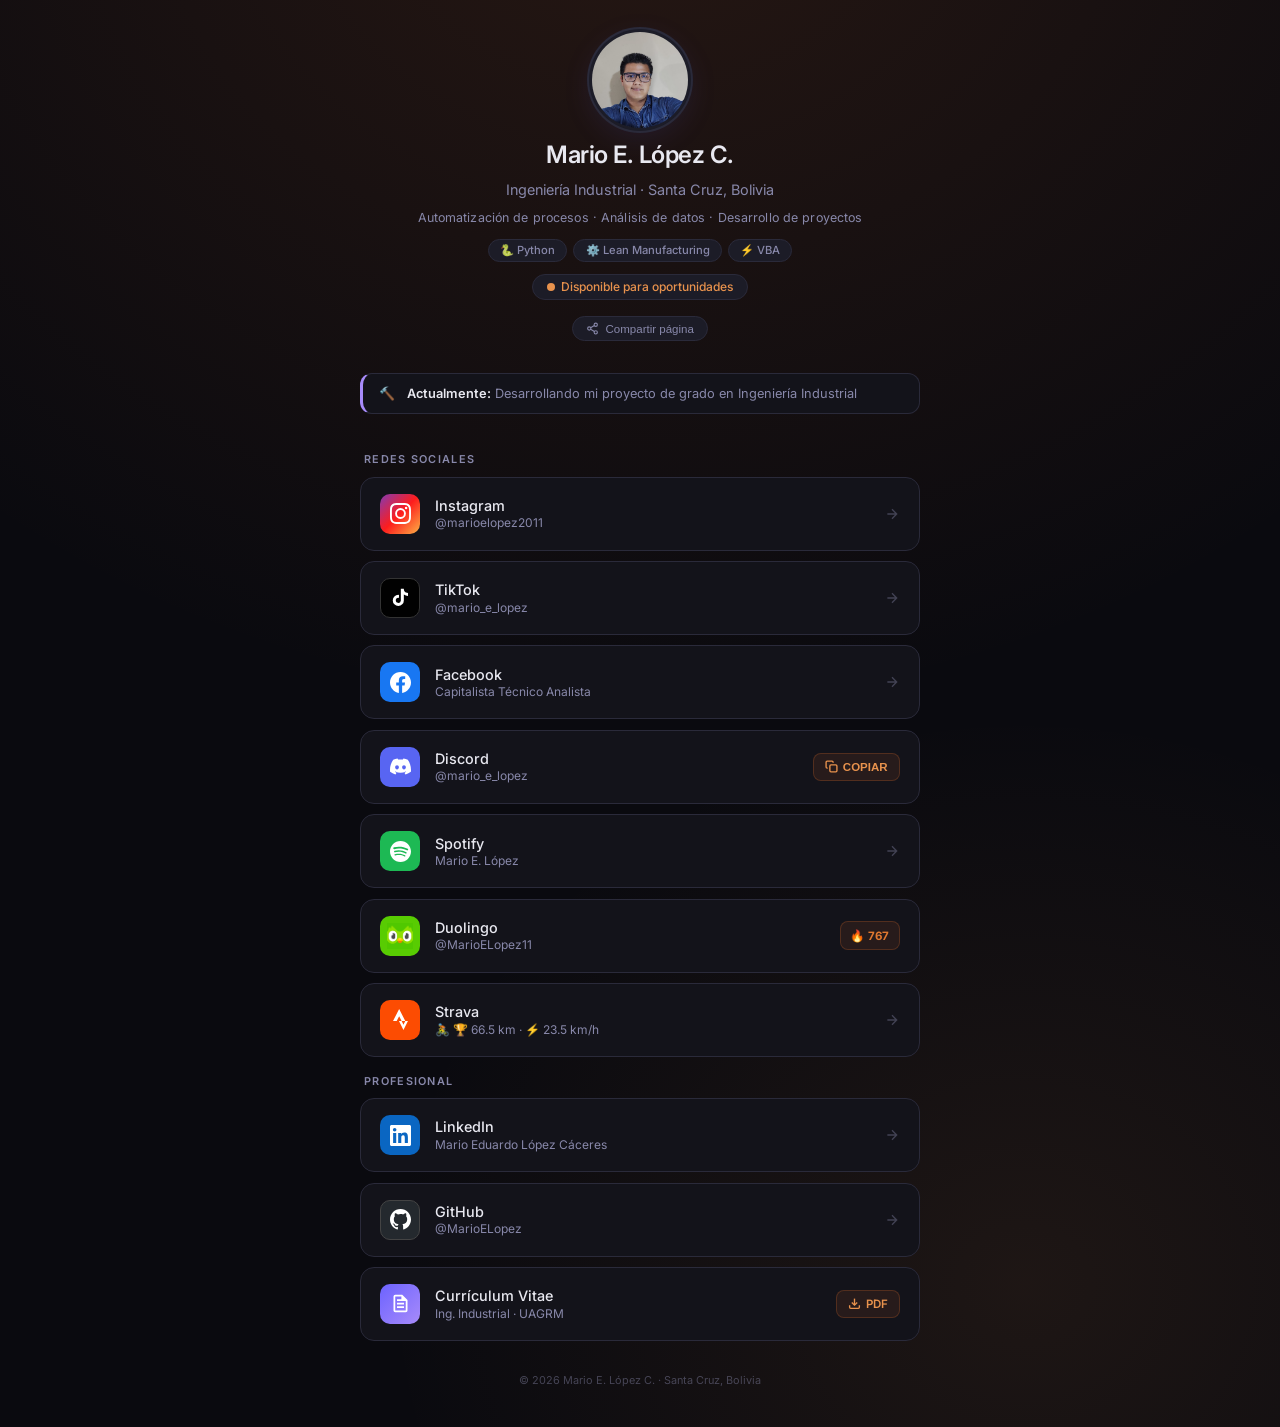
==== index.html @ 35445123 "fix strava: cache buster + condicion km_alltime" ====
<!DOCTYPE html>
<html lang="es">
<head>
  <meta charset="UTF-8" />
  <meta name="viewport" content="width=device-width, initial-scale=1.0"/>
  <title>Mario E. López C.</title>
  <link rel="preconnect" href="https://fonts.googleapis.com">
  <link href="https://fonts.googleapis.com/css2?family=Inter:wght@300;400;500;600;700&display=swap" rel="stylesheet">
  <style>
    :root {
      --bg:         #0a0a0f;
      --surface:    #13131a;
      --surface2:   #1c1c27;
      --border:     #2a2a3a;
      --accent:     #6c63ff;
      --accent2:    #a78bfa;
      --text:       #e8e8f0;
      --text-muted: #8888aa;
      --glow:       rgba(108, 99, 255, 0.12);
      --orange:     #d4682a;
      --orange2:    #e8924d;
    }

    *, *::before, *::after { margin: 0; padding: 0; box-sizing: border-box; }

    /* ── ANIMACIONES ── */
    @keyframes fadeUp {
      from { opacity: 0; transform: translateY(16px); }
      to   { opacity: 1; transform: translateY(0); }
    }

    @keyframes countUp {
      from { opacity: 0; }
      to   { opacity: 1; }
    }

    .fade-up {
      opacity: 0;
      animation: fadeUp 0.5s ease forwards;
    }

    body {
      background: var(--bg);
      color: var(--text);
      font-family: 'Inter', sans-serif;
      min-height: 100vh;
      display: flex;
      align-items: center;
      justify-content: center;
      padding: 2rem 1rem;
      background-image:
        radial-gradient(ellipse 80% 60% at 50% -10%, rgba(212,104,42,0.14), transparent),
        radial-gradient(ellipse 50% 40% at 80% 90%, rgba(232,146,77,0.09), transparent);
    }

    .container {
      width: 100%;
      max-width: 520px;
      display: flex;
      flex-direction: column;
      align-items: center;
      gap: 2rem;
    }

    /* ── PROFILE ── */
    .profile {
      display: flex;
      flex-direction: column;
      align-items: center;
      gap: 0.75rem;
      text-align: center;
    }

    .avatar {
      width: 96px;
      height: 96px;
      border-radius: 50%;
      background: var(--surface2);
      overflow: hidden;
      box-shadow: 0 0 0 3px var(--surface2), 0 0 0 5px var(--border), 0 8px 32px var(--glow);
      flex-shrink: 0;
    }

    .avatar img {
      width: 100%;
      height: 100%;
      object-fit: cover;
      object-position: 28% 15%;
    }

    .profile h1 {
      font-size: clamp(1.2rem, 4vw, 1.5rem);
      font-weight: 600;
      letter-spacing: -0.02em;
    }

    .tagline {
      font-size: clamp(0.8rem, 3vw, 0.9rem);
      color: var(--text-muted);
    }

    .descripcion {
      font-size: clamp(0.72rem, 2.5vw, 0.78rem);
      color: var(--text-muted);
      opacity: 0.7;
      letter-spacing: 0.01em;
    }

    /* ── SKILL CHIPS ── */
    .skills {
      display: flex;
      flex-wrap: wrap;
      justify-content: center;
      gap: 0.4rem;
      margin-top: 0.1rem;
    }

    .skill-chip {
      display: inline-flex;
      align-items: center;
      gap: 0.3rem;
      background: var(--surface2);
      border: 1px solid var(--border);
      border-radius: 999px;
      padding: 0.22rem 0.7rem;
      font-size: 0.7rem;
      color: var(--text-muted);
      font-weight: 500;
      transition: border-color 0.18s, color 0.18s;
    }

    .skill-chip:hover {
      border-color: var(--accent);
      color: var(--text);
    }

    /* ── BOTÓN COMPARTIR ── */
    .share-btn {
      display: inline-flex;
      align-items: center;
      gap: 0.4rem;
      background: var(--surface2);
      border: 1px solid var(--border);
      border-radius: 999px;
      padding: 0.3rem 0.85rem;
      font-size: 0.72rem;
      color: var(--text-muted);
      font-weight: 500;
      cursor: pointer;
      transition: border-color 0.18s, color 0.18s;
      margin-top: 0.25rem;
    }

    .share-btn:hover {
      border-color: var(--accent);
      color: var(--text);
    }

    .share-btn.copied {
      border-color: rgba(59,195,120,0.4);
      color: #3bc378;
    }

    /* ── ACTUALMENTE ── */
    .actualmente {
      width: 100%;
      display: flex;
      align-items: center;
      gap: 0.75rem;
      padding: 0.75rem 1rem;
      background: var(--surface);
      border: 1px solid var(--border);
      border-left: 3px solid var(--accent2);
      border-radius: 12px;
      font-size: 0.8rem;
      color: var(--text-muted);
    }

    .actualmente strong {
      color: var(--text);
      font-weight: 600;
      white-space: nowrap;
    }

    .badge {
      display: inline-flex;
      align-items: center;
      gap: 0.4rem;
      background: var(--surface2);
      border: 1px solid var(--border);
      border-radius: 999px;
      padding: 0.3rem 0.85rem;
      font-size: 0.75rem;
      color: #e8924d;
      font-weight: 500;
    }

    /* ── STREAK badge ── */
    .streak-badge {
      display: flex;
      align-items: center;
      justify-content: center;
      gap: 0.25rem;
      font-size: 0.72rem;
      font-weight: 700;
      color: #e07830;
      background: rgba(212,104,42,0.1);
      border: 1px solid rgba(212,104,42,0.25);
      border-radius: 8px;
      padding: 0.4rem 0.6rem;
      white-space: nowrap;
      flex-shrink: 0;
    }

    /* ── LINKS ── */
    .links {
      width: 100%;
      display: flex;
      flex-direction: column;
      gap: 0.65rem;
    }

    .section-label {
      font-size: 0.68rem;
      font-weight: 600;
      text-transform: uppercase;
      letter-spacing: 0.12em;
      color: var(--text-muted);
      padding: 0 0.25rem;
      margin-top: 0.4rem;
    }

    .link-card {
      display: flex;
      align-items: center;
      gap: 0.9rem;
      padding: 0.85rem 1rem;
      background: var(--surface);
      border: 1px solid var(--border);
      border-radius: 14px;
      text-decoration: none;
      color: var(--text);
      transition: transform 0.18s ease, border-color 0.18s ease, box-shadow 0.18s ease;
      -webkit-tap-highlight-color: transparent;
    }

    .link-card:hover, .link-card:focus {
      transform: translateY(-2px);
      border-color: var(--accent);
      box-shadow: 0 4px 24px var(--glow);
      outline: none;
    }

    .link-card:active { transform: translateY(0); }

    .link-icon {
      width: 40px;
      height: 40px;
      border-radius: 10px;
      display: flex;
      align-items: center;
      justify-content: center;
      flex-shrink: 0;
    }

    .link-icon svg { width: 21px; height: 21px; }

    .link-info {
      flex: 1;
      display: flex;
      flex-direction: column;
      gap: 0.08rem;
      min-width: 0;
    }

    .link-name {
      font-weight: 500;
      font-size: clamp(0.82rem, 3vw, 0.9rem);
      white-space: nowrap;
      overflow: hidden;
      text-overflow: ellipsis;
    }

    .link-handle {
      font-size: clamp(0.7rem, 2.5vw, 0.75rem);
      color: var(--text-muted);
      white-space: nowrap;
      overflow: hidden;
      text-overflow: ellipsis;
    }

    .link-arrow {
      color: var(--text-muted);
      opacity: 0.4;
      transition: opacity 0.18s, transform 0.18s;
      flex-shrink: 0;
    }

    .link-card:hover .link-arrow { opacity: 1; transform: translateX(3px); }

    /* ── BOTÓN DE DESCARGA ── */
    .download-btn {
      display: flex;
      align-items: center;
      justify-content: center;
      gap: 0.3rem;
      padding: 0.4rem 0.7rem;
      background: rgba(212,104,42,0.1);
      border: 1px solid rgba(212,104,42,0.25);
      border-radius: 8px;
      color: #e8924d;
      font-size: 0.72rem;
      font-weight: 600;
      text-decoration: none;
      white-space: nowrap;
      flex-shrink: 0;
      transition: background 0.18s, border-color 0.18s, transform 0.18s;
      cursor: pointer;
    }

    .download-btn:hover {
      background: rgba(212,104,42,0.2);
      border-color: #d4682a;
      transform: translateY(-1px);
    }

    .download-btn svg { flex-shrink: 0; }

    /* ── DISCORD COPY ── */
    .copy-btn {
      display: flex;
      align-items: center;
      justify-content: center;
      gap: 0.3rem;
      padding: 0.4rem 0.7rem;
      background: rgba(212,104,42,0.1);
      border: 1px solid rgba(212,104,42,0.25);
      border-radius: 8px;
      color: #e8924d;
      font-size: 0.72rem;
      font-weight: 600;
      text-transform: uppercase;
      white-space: nowrap;
      flex-shrink: 0;
      cursor: pointer;
      transition: background 0.18s, border-color 0.18s;
      position: relative;
    }

    .copy-btn:hover {
      background: rgba(212,104,42,0.2);
      border-color: #d4682a;
    }

    .copy-btn.copied {
      background: rgba(59,195,120,0.15);
      border-color: rgba(59,195,120,0.4);
      color: #3bc378;
    }

    /* ── ICON COLORS ── */
    .ig  { background: linear-gradient(135deg,#833ab4,#fd1d1d,#fcb045); }
    .tt  { background: #010101; border: 1px solid #333; }
    .fb  { background: #1877f2; }
    .dc  { background: #5865f2; }
    .sp  { background: #1db954; }
    .duo { background: #58cc02; }
    .li  { background: #0a66c2; }
    .gh  { background: #24292e; border: 1px solid #444; }
    .cv  { background: linear-gradient(135deg, var(--accent), var(--accent2)); }
    .strava { background: #fc4c02; }

    /* ── FOOTER ── */
    .footer {
      font-size: 0.68rem;
      color: var(--text-muted);
      opacity: 0.45;
      text-align: center;
      padding-bottom: 0.5rem;
    }

    /* ── RESPONSIVE ── */
    @media (max-width: 480px) {
      body { padding: 1.5rem 0.75rem; }
      .avatar { width: 78px; height: 78px; }
      .link-card { padding: 0.75rem 0.85rem; gap: 0.7rem; }
      .link-icon { width: 36px; height: 36px; border-radius: 8px; }
      .download-btn { padding: 0.4rem 0.5rem; font-size: 0.68rem; }
      .link-name { font-size: 0.82rem; }
      .link-handle { font-size: 0.68rem; }
    }

    @media (min-width: 768px) {
      .container { max-width: 560px; }
      .link-card { padding: 1rem 1.2rem; }
    }
  </style>
</head>
<body>
<div class="container" id="app">
  <!-- Generado por JavaScript desde config.js -->
</div>

<script src="config.js"></script>
<script>

// ── ICONOS SVG ────────────────────────────────────────────
const ICONOS = {
  ig:  `<svg viewBox="0 0 24 24" fill="white"><path d="M12 2.163c3.204 0 3.584.012 4.85.07 3.252.148 4.771 1.691 4.919 4.919.058 1.265.069 1.645.069 4.849 0 3.205-.012 3.584-.069 4.849-.149 3.225-1.664 4.771-4.919 4.919-1.266.058-1.644.07-4.85.07-3.204 0-3.584-.012-4.849-.07-3.26-.149-4.771-1.699-4.919-4.92-.058-1.265-.07-1.644-.07-4.849 0-3.204.013-3.583.07-4.849.149-3.227 1.664-4.771 4.919-4.919 1.266-.057 1.645-.069 4.849-.069zM12 0C8.741 0 8.333.014 7.053.072 2.695.272.273 2.69.073 7.052.014 8.333 0 8.741 0 12c0 3.259.014 3.668.072 4.948.2 4.358 2.618 6.78 6.98 6.98C8.333 23.986 8.741 24 12 24c3.259 0 3.668-.014 4.948-.072 4.354-.2 6.782-2.618 6.979-6.98.059-1.28.073-1.689.073-4.948 0-3.259-.014-3.667-.072-4.947-.196-4.354-2.617-6.78-6.979-6.98C15.668.014 15.259 0 12 0zm0 5.838a6.162 6.162 0 100 12.324 6.162 6.162 0 000-12.324zM12 16a4 4 0 110-8 4 4 0 010 8zm6.406-11.845a1.44 1.44 0 100 2.881 1.44 1.44 0 000-2.881z"/></svg>`,
  tt:  `<svg viewBox="0 0 24 24" fill="white"><path d="M19.59 6.69a4.83 4.83 0 01-3.77-4.25V2h-3.45v13.67a2.89 2.89 0 01-2.88 2.5 2.89 2.89 0 01-2.89-2.89 2.89 2.89 0 012.89-2.89c.28 0 .54.04.79.1V9.01a6.33 6.33 0 00-.79-.05 6.34 6.34 0 00-6.34 6.34 6.34 6.34 0 006.34 6.34 6.34 6.34 0 006.33-6.34V8.69a8.18 8.18 0 004.78 1.52V6.75a4.85 4.85 0 01-1.01-.06z"/></svg>`,
  fb:  `<svg viewBox="0 0 24 24" fill="white"><path d="M24 12.073c0-6.627-5.373-12-12-12s-12 5.373-12 12c0 5.99 4.388 10.954 10.125 11.854v-8.385H7.078v-3.47h3.047V9.43c0-3.007 1.792-4.669 4.533-4.669 1.312 0 2.686.235 2.686.235v2.953H15.83c-1.491 0-1.956.925-1.956 1.874v2.25h3.328l-.532 3.47h-2.796v8.385C19.612 23.027 24 18.062 24 12.073z"/></svg>`,
  dc:  `<svg viewBox="0 0 24 24" fill="white"><path d="M20.317 4.37a19.791 19.791 0 00-4.885-1.515.074.074 0 00-.079.037c-.21.375-.444.864-.608 1.25a18.27 18.27 0 00-5.487 0 12.64 12.64 0 00-.617-1.25.077.077 0 00-.079-.037A19.736 19.736 0 003.677 4.37a.07.07 0 00-.032.027C.533 9.046-.32 13.58.099 18.057a.082.082 0 00.031.057 19.9 19.9 0 005.993 3.03.078.078 0 00.084-.028c.462-.63.874-1.295 1.226-1.994a.076.076 0 00-.041-.106 13.107 13.107 0 01-1.872-.892.077.077 0 01-.008-.128 10.2 10.2 0 00.372-.292.074.074 0 01.077-.01c3.928 1.793 8.18 1.793 12.062 0a.074.074 0 01.078.01c.12.098.246.198.373.292a.077.077 0 01-.006.127 12.299 12.299 0 01-1.873.892.077.077 0 00-.041.107c.36.698.772 1.362 1.225 1.993a.076.076 0 00.084.028 19.839 19.839 0 006.002-3.03.077.077 0 00.032-.054c.5-5.177-.838-9.674-3.549-13.66a.061.061 0 00-.031-.03zM8.02 15.33c-1.183 0-2.157-1.085-2.157-2.419 0-1.333.956-2.419 2.157-2.419 1.21 0 2.176 1.096 2.157 2.42 0 1.333-.956 2.418-2.157 2.418zm7.975 0c-1.183 0-2.157-1.085-2.157-2.419 0-1.333.955-2.419 2.157-2.419 1.21 0 2.176 1.096 2.157 2.42 0 1.333-.946 2.418-2.157 2.418z"/></svg>`,
  sp:  `<svg viewBox="0 0 24 24" fill="white"><path d="M12 0C5.4 0 0 5.4 0 12s5.4 12 12 12 12-5.4 12-12S18.66 0 12 0zm5.521 17.34c-.24.359-.66.48-1.021.24-2.82-1.74-6.36-2.101-10.561-1.141-.418.122-.779-.179-.899-.539-.12-.421.18-.78.54-.9 4.56-1.021 8.52-.6 11.64 1.32.42.18.479.659.301 1.02zm1.44-3.3c-.301.42-.841.6-1.262.3-3.239-1.98-8.159-2.58-11.939-1.38-.479.12-1.02-.12-1.14-.6-.12-.48.12-1.021.6-1.141C9.6 9.9 15 10.561 18.72 12.84c.361.181.54.78.241 1.2zm.12-3.36C15.24 8.4 8.82 8.16 5.16 9.301c-.6.179-1.2-.181-1.38-.721-.18-.601.18-1.2.72-1.381 4.26-1.26 11.28-1.02 15.721 1.621.539.3.719 1.02.419 1.56-.299.421-1.02.599-1.559.3z"/></svg>`,
  duo: `<img src="LOGO_DUOLINGO.png" style="width:26px;height:26px;object-fit:contain;">`,
  li:  `<svg viewBox="0 0 24 24" fill="white"><path d="M20.447 20.452h-3.554v-5.569c0-1.328-.027-3.037-1.852-3.037-1.853 0-2.136 1.445-2.136 2.939v5.667H9.351V9h3.414v1.561h.046c.477-.9 1.637-1.85 3.37-1.85 3.601 0 4.267 2.37 4.267 5.455v6.286zM5.337 7.433a2.062 2.062 0 01-2.063-2.065 2.064 2.064 0 112.063 2.065zm1.782 13.019H3.555V9h3.564v11.452zM22.225 0H1.771C.792 0 0 .774 0 1.729v20.542C0 23.227.792 24 1.771 24h20.451C23.2 24 24 23.227 24 22.271V1.729C24 .774 23.2 0 22.222 0h.003z"/></svg>`,
  gh:  `<svg viewBox="0 0 24 24" fill="white"><path d="M12 0C5.374 0 0 5.373 0 12c0 5.302 3.438 9.8 8.207 11.387.599.111.793-.261.793-.577v-2.234c-3.338.726-4.033-1.416-4.033-1.416-.546-1.387-1.333-1.756-1.333-1.756-1.089-.745.083-.729.083-.729 1.205.084 1.839 1.237 1.839 1.237 1.07 1.834 2.807 1.304 3.492.997.107-.775.418-1.305.762-1.604-2.665-.305-5.467-1.334-5.467-5.931 0-1.311.469-2.381 1.236-3.221-.124-.303-.535-1.524.117-3.176 0 0 1.008-.322 3.301 1.23A11.509 11.509 0 0112 5.803c1.02.005 2.047.138 3.006.404 2.291-1.552 3.297-1.23 3.297-1.23.653 1.653.242 2.874.118 3.176.77.84 1.235 1.911 1.235 3.221 0 4.609-2.807 5.624-5.479 5.921.43.372.823 1.102.823 2.222v3.293c0 .319.192.694.801.576C20.566 21.797 24 17.3 24 12c0-6.627-5.373-12-12-12z"/></svg>`,
  cv:  `<svg viewBox="0 0 24 24" fill="white"><path d="M14 2H6a2 2 0 00-2 2v16a2 2 0 002 2h12a2 2 0 002-2V8l-6-6zm4 18H6V4h7v5h5v11zM8 15h8v2H8v-2zm0-4h8v2H8v-2zm0-4h5v2H8V7z"/></svg>`,
  strava: `<svg viewBox="0 0 24 24" fill="white"><path d="M15.387 17.944l-2.089-4.116h-3.065L15.387 24l5.15-10.172h-3.066m-7.008-5.599l2.836 5.598h4.172L10.463 0l-7 13.828h4.169"/></svg>`
};

const ARROW = `<svg class="link-arrow" width="16" height="16" viewBox="0 0 24 24" fill="none" stroke="currentColor" stroke-width="2"><path d="M5 12h14M12 5l7 7-7 7"/></svg>`;

// ── CONSTRUIR PÁGINA ──────────────────────────────────────
function buildPage() {
  const app = document.getElementById('app');

  // Perfil
  app.innerHTML = `
    <div class="profile">
      <div class="avatar fade-up" style="animation-delay: 0.05s"><img src="FOTO_PERFIL.jpg" alt="Mario E. López C."></div>
      <h1 class="fade-up" style="animation-delay: 0.15s">${CONFIG.nombre}</h1>
      <p class="tagline fade-up" style="animation-delay: 0.22s">${CONFIG.tagline}</p>
      <p class="descripcion fade-up" style="animation-delay: 0.28s">${CONFIG.descripcion || ''}</p>
      <div class="skills fade-up" style="animation-delay: 0.33s">
        ${(CONFIG.skills || []).map(s => `<span class="skill-chip">${s.icono} ${s.nombre}</span>`).join('')}
      </div>
      <span class="badge fade-up" style="animation-delay: 0.4s">
        <svg width="8" height="8" viewBox="0 0 8 8" fill="currentColor"><circle cx="4" cy="4" r="4"/></svg>
        ${CONFIG.badge}
      </span>
      <button class="share-btn fade-up" id="share-btn" style="animation-delay: 0.46s">
        <svg width="13" height="13" viewBox="0 0 24 24" fill="none" stroke="currentColor" stroke-width="2">
          <circle cx="18" cy="5" r="3"/><circle cx="6" cy="12" r="3"/><circle cx="18" cy="19" r="3"/>
          <line x1="8.59" y1="13.51" x2="15.42" y2="17.49"/>
          <line x1="15.41" y1="6.51" x2="8.59" y2="10.49"/>
        </svg>
        <span id="share-label">Compartir página</span>
      </button>
    </div>

    ${CONFIG.actualmente ? `
    <div class="actualmente fade-up" style="animation-delay: 0.42s">
      <span>🔨</span>
      <span><strong>Actualmente:</strong> ${CONFIG.actualmente}</span>
    </div>` : ''}

    <div class="links" id="links-container"></div>

    <p class="footer">© ${new Date().getFullYear()} ${CONFIG.footer}</p>
  `;

  // Links agrupados por sección
  const container = document.getElementById('links-container');
  const secciones = ['social', 'profesional'];
  const labels    = { social: 'Redes Sociales', profesional: 'Profesional' };

  secciones.forEach(seccion => {
    const items = CONFIG.links.filter(l => l.seccion === seccion);
    if (!items.length) return;

    const label = document.createElement('p');
    label.className = 'section-label';
    label.textContent = labels[seccion];
    container.appendChild(label);

    items.forEach((link, index) => {
      const delay = 0.45 + (index * 0.07);
      // Discord: div con botón de copiar usuario
      if (link.id === 'discord' && link.discordUser) {
        const wrapper = document.createElement('div');
        wrapper.className = 'link-card fade-up';
        wrapper.style.animationDelay = delay + 's';
        wrapper.style.cursor = 'default';
        wrapper.innerHTML = `
          <div class="link-icon ${link.icono}">${ICONOS[link.icono] || ''}</div>
          <div class="link-info">
            <span class="link-name">${link.nombre}</span>
            <span class="link-handle">${link.handle}</span>
          </div>
          <button class="copy-btn" id="discord-copy-btn">
            <svg width="13" height="13" viewBox="0 0 24 24" fill="none" stroke="currentColor" stroke-width="2.5">
              <rect x="9" y="9" width="13" height="13" rx="2"/>
              <path d="M5 15H4a2 2 0 01-2-2V4a2 2 0 012-2h9a2 2 0 012 2v1"/>
            </svg>
            <span>COPIAR</span>
          </button>
        `;
        container.appendChild(wrapper);

        const btn = wrapper.querySelector('#discord-copy-btn');
        const span = btn.querySelector('span');
        btn.addEventListener('click', () => {
          navigator.clipboard.writeText(link.discordUser).then(() => {
            btn.classList.add('copied');
            span.textContent = '\u2713 Copiado';
            setTimeout(() => {
              btn.classList.remove('copied');
              span.textContent = 'COPIAR';
            }, 2000);
          });
        });
        return;
      }

      // CV necesita estructura especial para evitar <a> dentro de <a>
      if (link.id === 'cv' && link.urlDescarga) {
        const wrapper = document.createElement('div');
        wrapper.className = 'link-card fade-up';
        wrapper.style.animationDelay = delay + 's';
        wrapper.style.cursor = 'pointer';
        wrapper.addEventListener('click', () => window.open(link.url, '_blank'));

        wrapper.innerHTML = `
          <div class="link-icon ${link.icono}">${ICONOS[link.icono] || ''}</div>
          <div class="link-info">
            <span class="link-name">${link.nombre}</span>
            <span class="link-handle">${link.handle}</span>
          </div>
          <a class="download-btn" href="${link.urlDescarga}" download
             target="_blank" onclick="event.stopPropagation()">
            <svg width="13" height="13" viewBox="0 0 24 24" fill="none" stroke="currentColor" stroke-width="2.5">
              <path d="M21 15v4a2 2 0 01-2 2H5a2 2 0 01-2-2v-4"/>
              <polyline points="7 10 12 15 17 10"/>
              <line x1="12" y1="15" x2="12" y2="3"/>
            </svg>
            PDF
          </a>
        `;
        container.appendChild(wrapper);
        return;
      }

      const a = document.createElement('a');
      a.className = 'link-card fade-up';
      a.style.animationDelay = delay + 's';
      a.href = link.url;
      a.target = '_blank';
      a.rel = 'noopener';

      let rightHTML;
      if (link.id === 'duolingo') {
        rightHTML = `<span class="streak-badge">🔥 <span class="streak-num">0</span></span>`;
      } else {
        rightHTML = ARROW;
      }

      const handleId = link.id === 'strava' ? 'id="strava-handle"' : '';
      a.innerHTML = `
        <div class="link-icon ${link.icono}">${ICONOS[link.icono] || ''}</div>
        <div class="link-info">
          <span class="link-name">${link.nombre}</span>
          <span class="link-handle" ${handleId}>${link.handle}</span>
        </div>
        ${rightHTML}
      `;
      container.appendChild(a);
    });
  });
}

// ── STRAVA STATS ──
fetch('./strava.json?v=' + Date.now())
  .then(r => r.json())
  .then(data => {
    const el = document.getElementById('strava-handle');
    if (el && data.display && data.km_alltime > 0) {
      el.textContent = '🚴 ' + data.display;
    }
  })
  .catch(() => {});

buildPage();

// ── CONTADOR ANIMADO DUOLINGO ──
function animateStreak() {
  const el = document.querySelector('.streak-num');
  if (!el) return;
  const target = CONFIG.duolingoStreak;
  const duration = 1200;
  const start = performance.now();
  function update(now) {
    const elapsed = now - start;
    const progress = Math.min(elapsed / duration, 1);
    // Easing out cubic
    const ease = 1 - Math.pow(1 - progress, 3);
    el.textContent = Math.floor(ease * target);
    if (progress < 1) requestAnimationFrame(update);
    else el.textContent = target;
  }
  // Esperar a que el botón de Duolingo haya aparecido
  setTimeout(() => requestAnimationFrame(update), 900);
}
animateStreak();

// ── BOTÓN COMPARTIR ──
const shareBtn = document.getElementById('share-btn');
const shareLabel = document.getElementById('share-label');
if (shareBtn) {
  shareBtn.addEventListener('click', () => {
    const url = CONFIG.siteUrl || window.location.href;
    if (navigator.share) {
      navigator.share({ title: CONFIG.nombre, url });
    } else {
      navigator.clipboard.writeText(url).then(() => {
        shareBtn.classList.add('copied');
        shareLabel.textContent = '\u2713 Link copiado';
        setTimeout(() => {
          shareBtn.classList.remove('copied');
          shareLabel.textContent = 'Compartir p\u00e1gina';
        }, 2000);
      });
    }
  });
}
</script>
</body>
</html>
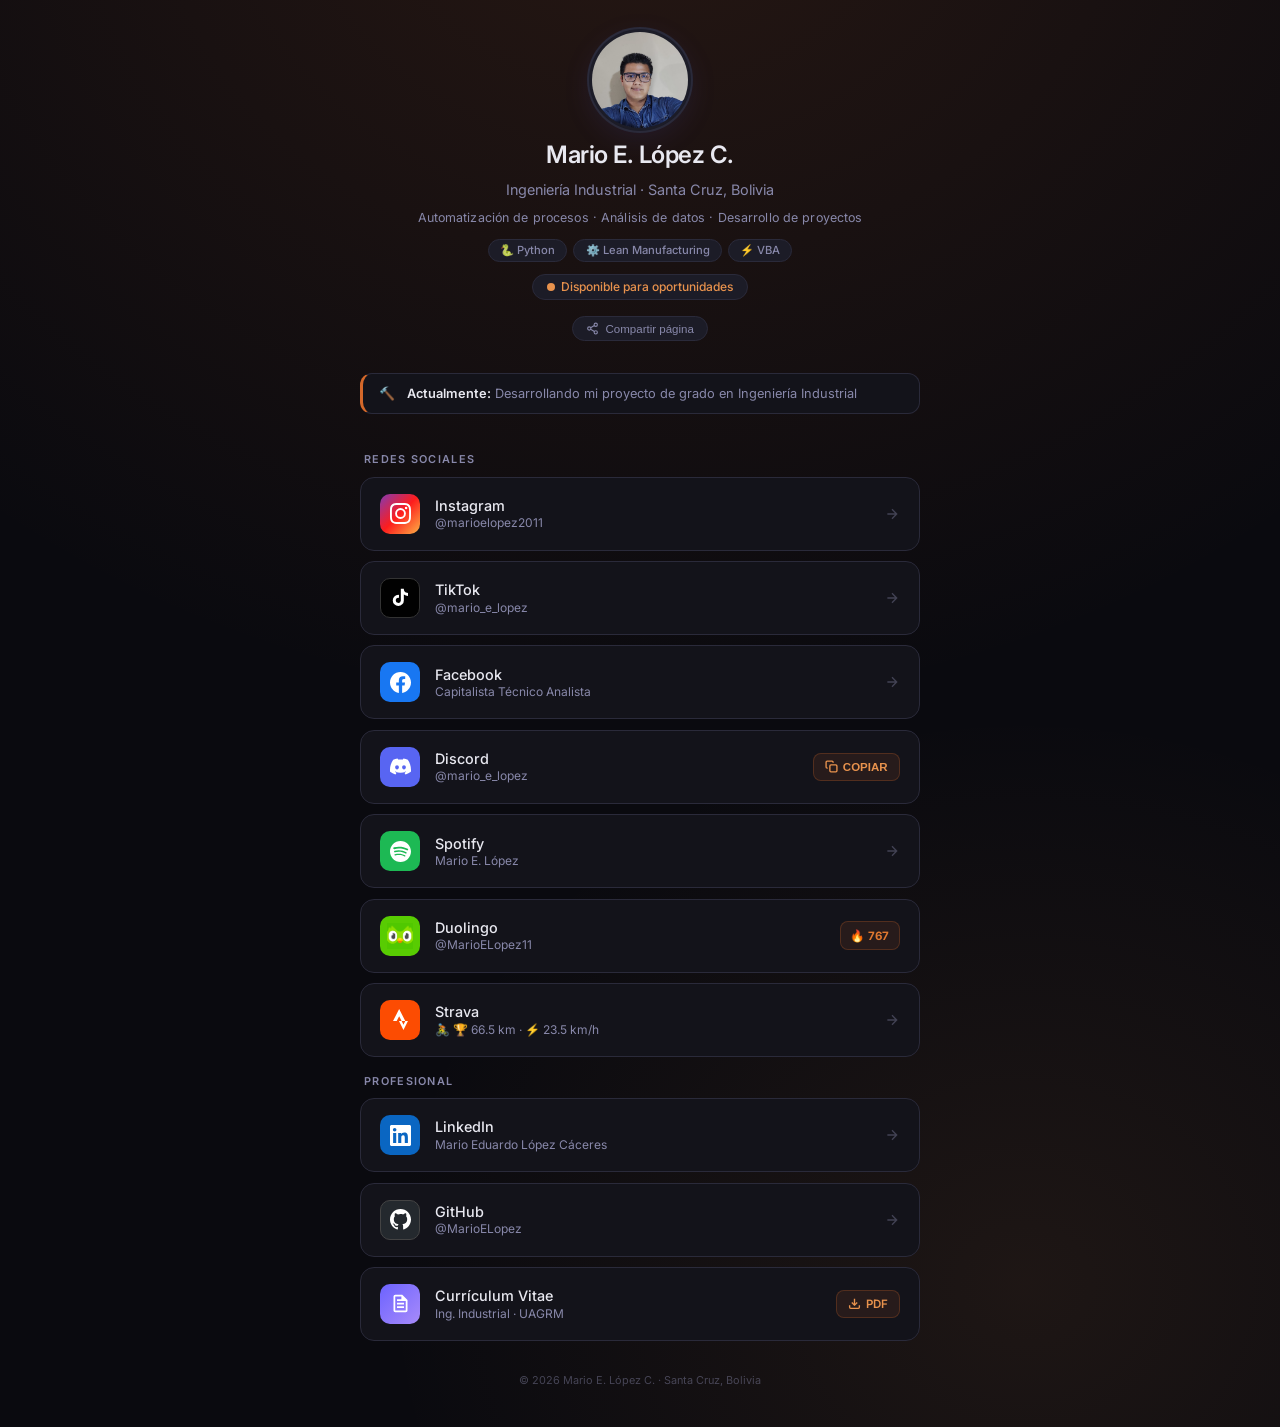
==== commit 6af024a7: "ripple + scroll reveal + actualmente naranja" ====
--- a/index.html
+++ b/index.html
@@ -170,7 +170,7 @@
       padding: 0.75rem 1rem;
       background: var(--surface);
       border: 1px solid var(--border);
-      border-left: 3px solid var(--accent2);
+      border-left: 3px solid #d4682a;
       border-radius: 12px;
       font-size: 0.8rem;
       color: var(--text-muted);
@@ -377,6 +377,37 @@
       opacity: 0.45;
       text-align: center;
       padding-bottom: 0.5rem;
+    }
+
+    /* ── RIPPLE ── */
+    .link-card {
+      position: relative;
+      overflow: hidden;
+    }
+
+    .ripple {
+      position: absolute;
+      border-radius: 50%;
+      transform: scale(0);
+      animation: ripple-anim 0.55s linear;
+      background: rgba(255, 255, 255, 0.08);
+      pointer-events: none;
+    }
+
+    @keyframes ripple-anim {
+      to { transform: scale(4); opacity: 0; }
+    }
+
+    /* ── SCROLL REVEAL ── */
+    .reveal {
+      opacity: 0;
+      transform: translateY(20px);
+      transition: opacity 0.5s ease, transform 0.5s ease;
+    }
+
+    .reveal.visible {
+      opacity: 1;
+      transform: translateY(0);
     }
 
     /* ── RESPONSIVE ── */
@@ -602,6 +633,48 @@
 }
 animateStreak();
 
+// ── RIPPLE EFFECT ──
+document.addEventListener('click', e => {
+  const card = e.target.closest('.link-card');
+  if (!card) return;
+  const ripple = document.createElement('span');
+  const rect   = card.getBoundingClientRect();
+  const size   = Math.max(rect.width, rect.height);
+  ripple.className = 'ripple';
+  ripple.style.cssText = `
+    width: ${size}px; height: ${size}px;
+    left: ${e.clientX - rect.left - size/2}px;
+    top:  ${e.clientY - rect.top  - size/2}px;
+  `;
+  card.appendChild(ripple);
+  ripple.addEventListener('animationend', () => ripple.remove());
+});
+
+// ── SCROLL REVEAL ──
+const revealObserver = new IntersectionObserver(entries => {
+  entries.forEach(entry => {
+    if (entry.isIntersecting) {
+      entry.target.classList.add('visible');
+      revealObserver.unobserve(entry.target);
+    }
+  });
+}, { threshold: 0.1 });
+
+function initReveal() {
+  document.querySelectorAll('.link-card, .actualmente, .section-label')
+    .forEach((el, i) => {
+      // Solo si no tiene ya fade-up (el perfil ya tiene su animacion)
+      if (!el.classList.contains('fade-up')) {
+        el.classList.add('reveal');
+        el.style.transitionDelay = (i * 0.05) + 's';
+        revealObserver.observe(el);
+      }
+    });
+}
+
+// Esperar a que buildPage termine
+setTimeout(initReveal, 100);
+
 // ── BOTÓN COMPARTIR ──
 const shareBtn = document.getElementById('share-btn');
 const shareLabel = document.getElementById('share-label');
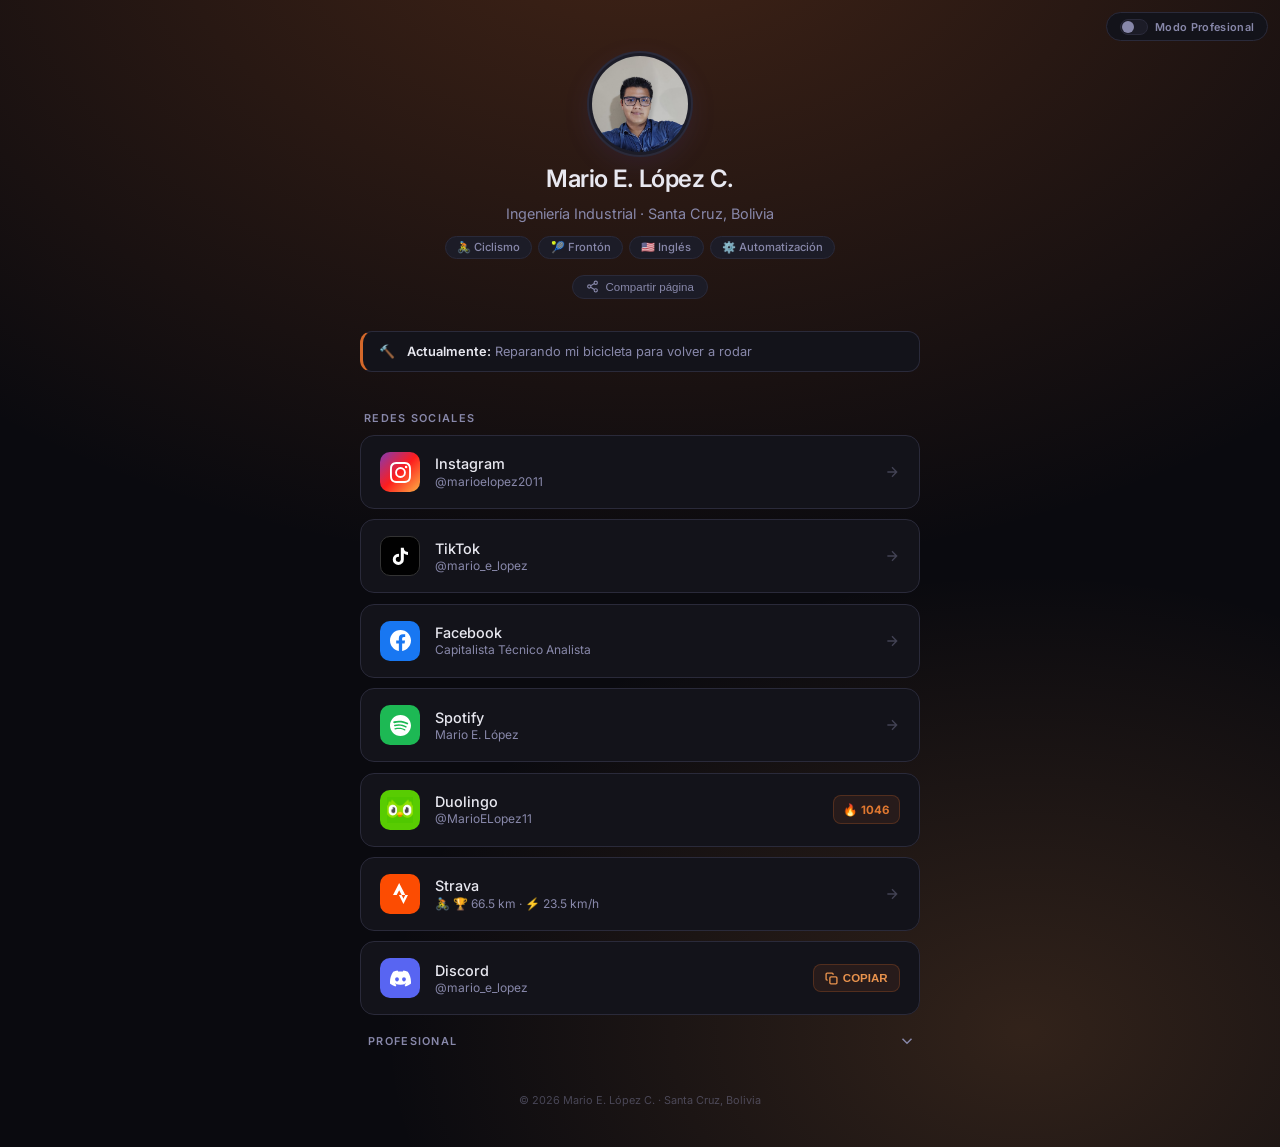
==== commit 15a3651c: "feat: modo dual pro/casual con toggle, favicon, streak dinámico" ====
--- a/index.html
+++ b/index.html
@@ -4,6 +4,8 @@
   <meta charset="UTF-8" />
   <meta name="viewport" content="width=device-width, initial-scale=1.0"/>
   <title>Mario E. López C.</title>
+  <!-- Favicon SVG con iniciales -->
+  <link rel="icon" type="image/svg+xml" href="data:image/svg+xml,%3Csvg xmlns='http://www.w3.org/2000/svg' viewBox='0 0 32 32'%3E%3Ccircle cx='16' cy='16' r='16' fill='%23d4682a'/%3E%3Ctext x='16' y='22' font-family='Inter,Arial,sans-serif' font-size='18' font-weight='700' fill='%230a0a0f' text-anchor='middle'%3EM%3C/text%3E%3C/svg%3E">
   <link rel="preconnect" href="https://fonts.googleapis.com">
   <link href="https://fonts.googleapis.com/css2?family=Inter:wght@300;400;500;600;700&display=swap" rel="stylesheet">
   <style>
@@ -23,15 +25,9 @@
 
     *, *::before, *::after { margin: 0; padding: 0; box-sizing: border-box; }
 
-    /* ── ANIMACIONES ── */
     @keyframes fadeUp {
       from { opacity: 0; transform: translateY(16px); }
       to   { opacity: 1; transform: translateY(0); }
-    }
-
-    @keyframes countUp {
-      from { opacity: 0; }
-      to   { opacity: 1; }
     }
 
     .fade-up {
@@ -48,9 +44,10 @@
       align-items: center;
       justify-content: center;
       padding: 2rem 1rem;
+      padding-top: 3.5rem;
       background-image:
-        radial-gradient(ellipse 80% 60% at 50% -10%, rgba(212,104,42,0.14), transparent),
-        radial-gradient(ellipse 50% 40% at 80% 90%, rgba(232,146,77,0.09), transparent);
+        radial-gradient(ellipse 80% 60% at 50% -10%, rgba(212,104,42,0.28), transparent),
+        radial-gradient(ellipse 50% 40% at 80% 90%, rgba(232,146,77,0.18), transparent);
     }
 
     .container {
@@ -60,6 +57,77 @@
       flex-direction: column;
       align-items: center;
       gap: 2rem;
+    }
+
+    /* ── MODE TOGGLE (arriba izquierda) ── */
+    .mode-toggle {
+      position: fixed;
+      top: 0.75rem;
+      right: 0.75rem;
+      z-index: 100;
+      display: flex;
+      align-items: center;
+      gap: 0.45rem;
+      background: var(--surface);
+      border: 1px solid var(--border);
+      border-radius: 999px;
+      padding: 0.35rem 0.8rem;
+      cursor: pointer;
+      transition: border-color 0.25s, background 0.25s;
+      -webkit-tap-highlight-color: transparent;
+      user-select: none;
+      opacity: 0;
+      animation: fadeUp 0.4s ease 0.3s forwards;
+    }
+
+    .mode-toggle:hover {
+      border-color: var(--orange);
+      background: var(--surface2);
+    }
+
+    .toggle-track {
+      width: 28px;
+      height: 16px;
+      background: var(--surface2);
+      border: 1px solid var(--border);
+      border-radius: 999px;
+      position: relative;
+      transition: background 0.25s, border-color 0.25s;
+      flex-shrink: 0;
+    }
+
+    .toggle-track.active {
+      background: rgba(212,104,42,0.3);
+      border-color: var(--orange);
+    }
+
+    .toggle-knob {
+      width: 12px;
+      height: 12px;
+      background: var(--text-muted);
+      border-radius: 50%;
+      position: absolute;
+      top: 1px;
+      left: 1px;
+      transition: transform 0.25s, background 0.25s;
+    }
+
+    .toggle-track.active .toggle-knob {
+      transform: translateX(12px);
+      background: var(--orange);
+    }
+
+    .toggle-label {
+      font-size: 0.68rem;
+      font-weight: 600;
+      color: var(--text-muted);
+      letter-spacing: 0.03em;
+      transition: color 0.25s;
+      white-space: nowrap;
+    }
+
+    .mode-toggle:hover .toggle-label {
+      color: var(--text);
     }
 
     /* ── PROFILE ── */
@@ -81,284 +149,97 @@
       flex-shrink: 0;
     }
 
-    .avatar img {
-      width: 100%;
-      height: 100%;
-      object-fit: cover;
-      object-position: 28% 15%;
-    }
-
-    .profile h1 {
-      font-size: clamp(1.2rem, 4vw, 1.5rem);
-      font-weight: 600;
-      letter-spacing: -0.02em;
-    }
-
-    .tagline {
-      font-size: clamp(0.8rem, 3vw, 0.9rem);
-      color: var(--text-muted);
-    }
-
-    .descripcion {
-      font-size: clamp(0.72rem, 2.5vw, 0.78rem);
-      color: var(--text-muted);
-      opacity: 0.7;
-      letter-spacing: 0.01em;
-    }
-
-    /* ── SKILL CHIPS ── */
-    .skills {
-      display: flex;
-      flex-wrap: wrap;
-      justify-content: center;
-      gap: 0.4rem;
-      margin-top: 0.1rem;
-    }
-
+    .avatar img { width: 100%; height: 100%; object-fit: cover; object-position: 28% 15%; }
+
+    .profile h1 { font-size: clamp(1.2rem, 4vw, 1.5rem); font-weight: 600; letter-spacing: -0.02em; }
+    .tagline { font-size: clamp(0.8rem, 3vw, 0.9rem); color: var(--text-muted); }
+    .descripcion { font-size: clamp(0.72rem, 2.5vw, 0.78rem); color: var(--text-muted); opacity: 0.7; letter-spacing: 0.01em; }
+
+    .skills { display: flex; flex-wrap: wrap; justify-content: center; gap: 0.4rem; margin-top: 0.1rem; }
     .skill-chip {
-      display: inline-flex;
-      align-items: center;
-      gap: 0.3rem;
-      background: var(--surface2);
-      border: 1px solid var(--border);
-      border-radius: 999px;
-      padding: 0.22rem 0.7rem;
-      font-size: 0.7rem;
-      color: var(--text-muted);
-      font-weight: 500;
+      display: inline-flex; align-items: center; gap: 0.3rem;
+      background: var(--surface2); border: 1px solid var(--border); border-radius: 999px;
+      padding: 0.22rem 0.7rem; font-size: 0.7rem; color: var(--text-muted); font-weight: 500;
       transition: border-color 0.18s, color 0.18s;
     }
-
-    .skill-chip:hover {
-      border-color: var(--accent);
-      color: var(--text);
-    }
-
-    /* ── BOTÓN COMPARTIR ── */
+    .skill-chip:hover { border-color: var(--accent); color: var(--text); }
+
     .share-btn {
-      display: inline-flex;
-      align-items: center;
-      gap: 0.4rem;
-      background: var(--surface2);
-      border: 1px solid var(--border);
-      border-radius: 999px;
-      padding: 0.3rem 0.85rem;
-      font-size: 0.72rem;
-      color: var(--text-muted);
-      font-weight: 500;
-      cursor: pointer;
-      transition: border-color 0.18s, color 0.18s;
-      margin-top: 0.25rem;
-    }
-
-    .share-btn:hover {
-      border-color: var(--accent);
-      color: var(--text);
-    }
-
-    .share-btn.copied {
-      border-color: rgba(59,195,120,0.4);
-      color: #3bc378;
-    }
-
-    /* ── ACTUALMENTE ── */
+      display: inline-flex; align-items: center; gap: 0.4rem;
+      background: var(--surface2); border: 1px solid var(--border); border-radius: 999px;
+      padding: 0.3rem 0.85rem; font-size: 0.72rem; color: var(--text-muted); font-weight: 500;
+      cursor: pointer; transition: border-color 0.18s, color 0.18s; margin-top: 0.25rem;
+    }
+    .share-btn:hover { border-color: var(--accent); color: var(--text); }
+    .share-btn.copied { border-color: rgba(59,195,120,0.4); color: #3bc378; }
+
     .actualmente {
-      width: 100%;
-      display: flex;
-      align-items: center;
-      gap: 0.75rem;
-      padding: 0.75rem 1rem;
-      background: var(--surface);
-      border: 1px solid var(--border);
-      border-left: 3px solid #d4682a;
-      border-radius: 12px;
-      font-size: 0.8rem;
-      color: var(--text-muted);
-    }
-
-    .actualmente strong {
-      color: var(--text);
-      font-weight: 600;
-      white-space: nowrap;
-    }
+      width: 100%; display: flex; align-items: center; gap: 0.75rem;
+      padding: 0.75rem 1rem; background: var(--surface); border: 1px solid var(--border);
+      border-left: 3px solid #d4682a; border-radius: 12px; font-size: 0.8rem; color: var(--text-muted);
+    }
+    .actualmente strong { color: var(--text); font-weight: 600; white-space: nowrap; }
 
     .badge {
-      display: inline-flex;
-      align-items: center;
-      gap: 0.4rem;
-      background: var(--surface2);
-      border: 1px solid var(--border);
-      border-radius: 999px;
-      padding: 0.3rem 0.85rem;
-      font-size: 0.75rem;
-      color: #e8924d;
-      font-weight: 500;
-    }
-
-    /* ── STREAK badge ── */
+      display: inline-flex; align-items: center; gap: 0.4rem;
+      background: var(--surface2); border: 1px solid var(--border); border-radius: 999px;
+      padding: 0.3rem 0.85rem; font-size: 0.75rem; color: #e8924d; font-weight: 500;
+    }
+
     .streak-badge {
-      display: flex;
-      align-items: center;
-      justify-content: center;
-      gap: 0.25rem;
-      font-size: 0.72rem;
-      font-weight: 700;
-      color: #e07830;
-      background: rgba(212,104,42,0.1);
-      border: 1px solid rgba(212,104,42,0.25);
-      border-radius: 8px;
-      padding: 0.4rem 0.6rem;
-      white-space: nowrap;
-      flex-shrink: 0;
+      display: flex; align-items: center; justify-content: center; gap: 0.25rem;
+      font-size: 0.72rem; font-weight: 700; color: #e07830;
+      background: rgba(212,104,42,0.1); border: 1px solid rgba(212,104,42,0.25);
+      border-radius: 8px; padding: 0.4rem 0.6rem; white-space: nowrap; flex-shrink: 0;
     }
 
     /* ── LINKS ── */
-    .links {
-      width: 100%;
-      display: flex;
-      flex-direction: column;
-      gap: 0.65rem;
-    }
+    .links { width: 100%; display: flex; flex-direction: column; gap: 0.65rem; }
 
     .section-label {
-      font-size: 0.68rem;
-      font-weight: 600;
-      text-transform: uppercase;
-      letter-spacing: 0.12em;
-      color: var(--text-muted);
-      padding: 0 0.25rem;
-      margin-top: 0.4rem;
+      font-size: 0.68rem; font-weight: 600; text-transform: uppercase;
+      letter-spacing: 0.12em; color: var(--text-muted);
+      padding: 0 0.25rem; margin-top: 0.4rem;
     }
 
     .link-card {
-      display: flex;
-      align-items: center;
-      gap: 0.9rem;
-      padding: 0.85rem 1rem;
-      background: var(--surface);
-      border: 1px solid var(--border);
-      border-radius: 14px;
-      text-decoration: none;
-      color: var(--text);
+      display: flex; align-items: center; gap: 0.9rem; padding: 0.85rem 1rem;
+      background: var(--surface); border: 1px solid var(--border); border-radius: 14px;
+      text-decoration: none; color: var(--text); position: relative; overflow: hidden;
       transition: transform 0.18s ease, border-color 0.18s ease, box-shadow 0.18s ease;
       -webkit-tap-highlight-color: transparent;
     }
-
-    .link-card:hover, .link-card:focus {
-      transform: translateY(-2px);
-      border-color: var(--accent);
-      box-shadow: 0 4px 24px var(--glow);
-      outline: none;
-    }
-
+    .link-card:hover, .link-card:focus { transform: translateY(-2px); border-color: var(--accent); box-shadow: 0 4px 24px var(--glow); outline: none; }
     .link-card:active { transform: translateY(0); }
 
-    .link-icon {
-      width: 40px;
-      height: 40px;
-      border-radius: 10px;
-      display: flex;
-      align-items: center;
-      justify-content: center;
-      flex-shrink: 0;
-    }
-
+    .link-icon { width: 40px; height: 40px; border-radius: 10px; display: flex; align-items: center; justify-content: center; flex-shrink: 0; }
     .link-icon svg { width: 21px; height: 21px; }
-
-    .link-info {
-      flex: 1;
-      display: flex;
-      flex-direction: column;
-      gap: 0.08rem;
-      min-width: 0;
-    }
-
-    .link-name {
-      font-weight: 500;
-      font-size: clamp(0.82rem, 3vw, 0.9rem);
-      white-space: nowrap;
-      overflow: hidden;
-      text-overflow: ellipsis;
-    }
-
-    .link-handle {
-      font-size: clamp(0.7rem, 2.5vw, 0.75rem);
-      color: var(--text-muted);
-      white-space: nowrap;
-      overflow: hidden;
-      text-overflow: ellipsis;
-    }
-
-    .link-arrow {
-      color: var(--text-muted);
-      opacity: 0.4;
-      transition: opacity 0.18s, transform 0.18s;
-      flex-shrink: 0;
-    }
-
+    .link-info { flex: 1; display: flex; flex-direction: column; gap: 0.08rem; min-width: 0; }
+    .link-name { font-weight: 500; font-size: clamp(0.82rem, 3vw, 0.9rem); white-space: nowrap; overflow: hidden; text-overflow: ellipsis; }
+    .link-handle { font-size: clamp(0.7rem, 2.5vw, 0.75rem); color: var(--text-muted); white-space: nowrap; overflow: hidden; text-overflow: ellipsis; }
+    .link-arrow { color: var(--text-muted); opacity: 0.4; transition: opacity 0.18s, transform 0.18s; flex-shrink: 0; }
     .link-card:hover .link-arrow { opacity: 1; transform: translateX(3px); }
 
-    /* ── BOTÓN DE DESCARGA ── */
     .download-btn {
-      display: flex;
-      align-items: center;
-      justify-content: center;
-      gap: 0.3rem;
-      padding: 0.4rem 0.7rem;
-      background: rgba(212,104,42,0.1);
-      border: 1px solid rgba(212,104,42,0.25);
-      border-radius: 8px;
-      color: #e8924d;
-      font-size: 0.72rem;
-      font-weight: 600;
-      text-decoration: none;
-      white-space: nowrap;
-      flex-shrink: 0;
+      display: flex; align-items: center; justify-content: center; gap: 0.3rem;
+      padding: 0.4rem 0.7rem; background: rgba(212,104,42,0.1); border: 1px solid rgba(212,104,42,0.25);
+      border-radius: 8px; color: #e8924d; font-size: 0.72rem; font-weight: 600;
+      text-decoration: none; white-space: nowrap; flex-shrink: 0; cursor: pointer;
       transition: background 0.18s, border-color 0.18s, transform 0.18s;
-      cursor: pointer;
-    }
-
-    .download-btn:hover {
-      background: rgba(212,104,42,0.2);
-      border-color: #d4682a;
-      transform: translateY(-1px);
-    }
-
+    }
+    .download-btn:hover { background: rgba(212,104,42,0.2); border-color: #d4682a; transform: translateY(-1px); }
     .download-btn svg { flex-shrink: 0; }
 
-    /* ── DISCORD COPY ── */
     .copy-btn {
-      display: flex;
-      align-items: center;
-      justify-content: center;
-      gap: 0.3rem;
-      padding: 0.4rem 0.7rem;
-      background: rgba(212,104,42,0.1);
-      border: 1px solid rgba(212,104,42,0.25);
-      border-radius: 8px;
-      color: #e8924d;
-      font-size: 0.72rem;
-      font-weight: 600;
-      text-transform: uppercase;
-      white-space: nowrap;
-      flex-shrink: 0;
-      cursor: pointer;
-      transition: background 0.18s, border-color 0.18s;
-      position: relative;
-    }
-
-    .copy-btn:hover {
-      background: rgba(212,104,42,0.2);
-      border-color: #d4682a;
-    }
-
-    .copy-btn.copied {
-      background: rgba(59,195,120,0.15);
-      border-color: rgba(59,195,120,0.4);
-      color: #3bc378;
-    }
-
-    /* ── ICON COLORS ── */
+      display: flex; align-items: center; justify-content: center; gap: 0.3rem;
+      padding: 0.4rem 0.7rem; background: rgba(212,104,42,0.1); border: 1px solid rgba(212,104,42,0.25);
+      border-radius: 8px; color: #e8924d; font-size: 0.72rem; font-weight: 600;
+      text-transform: uppercase; white-space: nowrap; flex-shrink: 0; cursor: pointer;
+      transition: background 0.18s, border-color 0.18s; position: relative;
+    }
+    .copy-btn:hover { background: rgba(212,104,42,0.2); border-color: #d4682a; }
+    .copy-btn.copied { background: rgba(59,195,120,0.15); border-color: rgba(59,195,120,0.4); color: #3bc378; }
+
     .ig  { background: linear-gradient(135deg,#833ab4,#fd1d1d,#fcb045); }
     .tt  { background: #010101; border: 1px solid #333; }
     .fb  { background: #1877f2; }
@@ -370,49 +251,66 @@
     .cv  { background: linear-gradient(135deg, var(--accent), var(--accent2)); }
     .strava { background: #fc4c02; }
 
-    /* ── FOOTER ── */
-    .footer {
-      font-size: 0.68rem;
+    .footer { font-size: 0.68rem; color: var(--text-muted); opacity: 0.45; text-align: center; padding-bottom: 0.5rem; }
+
+    /* ── SECCIÓN DESPLEGABLE ── */
+    .section-toggle {
+      display: flex;
+      align-items: center;
+      justify-content: space-between;
+      width: 100%;
+      cursor: pointer;
+      padding: 0 0.25rem;
+      margin-top: 0.4rem;
+      -webkit-tap-highlight-color: transparent;
+      user-select: none;
+    }
+
+    .section-toggle .section-label {
+      margin-top: 0;
+      pointer-events: none;
+    }
+
+    .section-toggle-icon {
+      width: 18px;
+      height: 18px;
       color: var(--text-muted);
-      opacity: 0.45;
-      text-align: center;
-      padding-bottom: 0.5rem;
-    }
-
-    /* ── RIPPLE ── */
-    .link-card {
-      position: relative;
+      transition: transform 0.3s ease, color 0.2s;
+      flex-shrink: 0;
+    }
+
+    .section-toggle:hover .section-toggle-icon {
+      color: var(--orange);
+    }
+
+    .section-toggle.open .section-toggle-icon {
+      transform: rotate(180deg);
+    }
+
+    .section-collapsible {
+      width: 100%;
+      display: flex;
+      flex-direction: column;
+      gap: 0.65rem;
+      max-height: 0;
       overflow: hidden;
-    }
-
-    .ripple {
-      position: absolute;
-      border-radius: 50%;
-      transform: scale(0);
-      animation: ripple-anim 0.55s linear;
-      background: rgba(255, 255, 255, 0.08);
-      pointer-events: none;
-    }
-
-    @keyframes ripple-anim {
-      to { transform: scale(4); opacity: 0; }
-    }
-
-    /* ── SCROLL REVEAL ── */
-    .reveal {
+      transition: max-height 0.35s ease, opacity 0.3s ease;
       opacity: 0;
-      transform: translateY(20px);
-      transition: opacity 0.5s ease, transform 0.5s ease;
-    }
-
-    .reveal.visible {
+    }
+
+    .section-collapsible.open {
+      max-height: 600px;
       opacity: 1;
-      transform: translateY(0);
-    }
-
-    /* ── RESPONSIVE ── */
+    }
+
+    .ripple { position: absolute; border-radius: 50%; transform: scale(0); animation: ripple-anim 0.55s linear; background: rgba(255, 255, 255, 0.08); pointer-events: none; }
+    @keyframes ripple-anim { to { transform: scale(4); opacity: 0; } }
+
+    .reveal { opacity: 0; transform: translateY(20px); transition: opacity 0.5s ease, transform 0.5s ease; }
+    .reveal.visible { opacity: 1; transform: translateY(0); }
+
     @media (max-width: 480px) {
-      body { padding: 1.5rem 0.75rem; }
+      body { padding: 1.5rem 0.75rem; padding-top: 3.5rem; }
       .avatar { width: 78px; height: 78px; }
       .link-card { padding: 0.75rem 0.85rem; gap: 0.7rem; }
       .link-icon { width: 36px; height: 36px; border-radius: 8px; }
@@ -428,231 +326,349 @@
   </style>
 </head>
 <body>
-<div class="container" id="app">
-  <!-- Generado por JavaScript desde config.js -->
+
+<!-- Toggle fijo arriba izquierda — siempre dice "Modo Profesional" -->
+<div class="mode-toggle" id="mode-toggle" title="Cambiar modo">
+  <div class="toggle-track" id="toggle-track">
+    <div class="toggle-knob"></div>
+  </div>
+  <span class="toggle-label">Modo Profesional</span>
 </div>
+
+<div class="container" id="app"></div>
 
 <script src="config.js"></script>
 <script>
 
-// ── ICONOS SVG ────────────────────────────────────────────
-const ICONOS = {
-  ig:  `<svg viewBox="0 0 24 24" fill="white"><path d="M12 2.163c3.204 0 3.584.012 4.85.07 3.252.148 4.771 1.691 4.919 4.919.058 1.265.069 1.645.069 4.849 0 3.205-.012 3.584-.069 4.849-.149 3.225-1.664 4.771-4.919 4.919-1.266.058-1.644.07-4.85.07-3.204 0-3.584-.012-4.849-.07-3.26-.149-4.771-1.699-4.919-4.92-.058-1.265-.07-1.644-.07-4.849 0-3.204.013-3.583.07-4.849.149-3.227 1.664-4.771 4.919-4.919 1.266-.057 1.645-.069 4.849-.069zM12 0C8.741 0 8.333.014 7.053.072 2.695.272.273 2.69.073 7.052.014 8.333 0 8.741 0 12c0 3.259.014 3.668.072 4.948.2 4.358 2.618 6.78 6.98 6.98C8.333 23.986 8.741 24 12 24c3.259 0 3.668-.014 4.948-.072 4.354-.2 6.782-2.618 6.979-6.98.059-1.28.073-1.689.073-4.948 0-3.259-.014-3.667-.072-4.947-.196-4.354-2.617-6.78-6.979-6.98C15.668.014 15.259 0 12 0zm0 5.838a6.162 6.162 0 100 12.324 6.162 6.162 0 000-12.324zM12 16a4 4 0 110-8 4 4 0 010 8zm6.406-11.845a1.44 1.44 0 100 2.881 1.44 1.44 0 000-2.881z"/></svg>`,
-  tt:  `<svg viewBox="0 0 24 24" fill="white"><path d="M19.59 6.69a4.83 4.83 0 01-3.77-4.25V2h-3.45v13.67a2.89 2.89 0 01-2.88 2.5 2.89 2.89 0 01-2.89-2.89 2.89 2.89 0 012.89-2.89c.28 0 .54.04.79.1V9.01a6.33 6.33 0 00-.79-.05 6.34 6.34 0 00-6.34 6.34 6.34 6.34 0 006.34 6.34 6.34 6.34 0 006.33-6.34V8.69a8.18 8.18 0 004.78 1.52V6.75a4.85 4.85 0 01-1.01-.06z"/></svg>`,
-  fb:  `<svg viewBox="0 0 24 24" fill="white"><path d="M24 12.073c0-6.627-5.373-12-12-12s-12 5.373-12 12c0 5.99 4.388 10.954 10.125 11.854v-8.385H7.078v-3.47h3.047V9.43c0-3.007 1.792-4.669 4.533-4.669 1.312 0 2.686.235 2.686.235v2.953H15.83c-1.491 0-1.956.925-1.956 1.874v2.25h3.328l-.532 3.47h-2.796v8.385C19.612 23.027 24 18.062 24 12.073z"/></svg>`,
-  dc:  `<svg viewBox="0 0 24 24" fill="white"><path d="M20.317 4.37a19.791 19.791 0 00-4.885-1.515.074.074 0 00-.079.037c-.21.375-.444.864-.608 1.25a18.27 18.27 0 00-5.487 0 12.64 12.64 0 00-.617-1.25.077.077 0 00-.079-.037A19.736 19.736 0 003.677 4.37a.07.07 0 00-.032.027C.533 9.046-.32 13.58.099 18.057a.082.082 0 00.031.057 19.9 19.9 0 005.993 3.03.078.078 0 00.084-.028c.462-.63.874-1.295 1.226-1.994a.076.076 0 00-.041-.106 13.107 13.107 0 01-1.872-.892.077.077 0 01-.008-.128 10.2 10.2 0 00.372-.292.074.074 0 01.077-.01c3.928 1.793 8.18 1.793 12.062 0a.074.074 0 01.078.01c.12.098.246.198.373.292a.077.077 0 01-.006.127 12.299 12.299 0 01-1.873.892.077.077 0 00-.041.107c.36.698.772 1.362 1.225 1.993a.076.076 0 00.084.028 19.839 19.839 0 006.002-3.03.077.077 0 00.032-.054c.5-5.177-.838-9.674-3.549-13.66a.061.061 0 00-.031-.03zM8.02 15.33c-1.183 0-2.157-1.085-2.157-2.419 0-1.333.956-2.419 2.157-2.419 1.21 0 2.176 1.096 2.157 2.42 0 1.333-.956 2.418-2.157 2.418zm7.975 0c-1.183 0-2.157-1.085-2.157-2.419 0-1.333.955-2.419 2.157-2.419 1.21 0 2.176 1.096 2.157 2.42 0 1.333-.946 2.418-2.157 2.418z"/></svg>`,
-  sp:  `<svg viewBox="0 0 24 24" fill="white"><path d="M12 0C5.4 0 0 5.4 0 12s5.4 12 12 12 12-5.4 12-12S18.66 0 12 0zm5.521 17.34c-.24.359-.66.48-1.021.24-2.82-1.74-6.36-2.101-10.561-1.141-.418.122-.779-.179-.899-.539-.12-.421.18-.78.54-.9 4.56-1.021 8.52-.6 11.64 1.32.42.18.479.659.301 1.02zm1.44-3.3c-.301.42-.841.6-1.262.3-3.239-1.98-8.159-2.58-11.939-1.38-.479.12-1.02-.12-1.14-.6-.12-.48.12-1.021.6-1.141C9.6 9.9 15 10.561 18.72 12.84c.361.181.54.78.241 1.2zm.12-3.36C15.24 8.4 8.82 8.16 5.16 9.301c-.6.179-1.2-.181-1.38-.721-.18-.601.18-1.2.72-1.381 4.26-1.26 11.28-1.02 15.721 1.621.539.3.719 1.02.419 1.56-.299.421-1.02.599-1.559.3z"/></svg>`,
-  duo: `<img src="LOGO_DUOLINGO.png" style="width:26px;height:26px;object-fit:contain;">`,
-  li:  `<svg viewBox="0 0 24 24" fill="white"><path d="M20.447 20.452h-3.554v-5.569c0-1.328-.027-3.037-1.852-3.037-1.853 0-2.136 1.445-2.136 2.939v5.667H9.351V9h3.414v1.561h.046c.477-.9 1.637-1.85 3.37-1.85 3.601 0 4.267 2.37 4.267 5.455v6.286zM5.337 7.433a2.062 2.062 0 01-2.063-2.065 2.064 2.064 0 112.063 2.065zm1.782 13.019H3.555V9h3.564v11.452zM22.225 0H1.771C.792 0 0 .774 0 1.729v20.542C0 23.227.792 24 1.771 24h20.451C23.2 24 24 23.227 24 22.271V1.729C24 .774 23.2 0 22.222 0h.003z"/></svg>`,
-  gh:  `<svg viewBox="0 0 24 24" fill="white"><path d="M12 0C5.374 0 0 5.373 0 12c0 5.302 3.438 9.8 8.207 11.387.599.111.793-.261.793-.577v-2.234c-3.338.726-4.033-1.416-4.033-1.416-.546-1.387-1.333-1.756-1.333-1.756-1.089-.745.083-.729.083-.729 1.205.084 1.839 1.237 1.839 1.237 1.07 1.834 2.807 1.304 3.492.997.107-.775.418-1.305.762-1.604-2.665-.305-5.467-1.334-5.467-5.931 0-1.311.469-2.381 1.236-3.221-.124-.303-.535-1.524.117-3.176 0 0 1.008-.322 3.301 1.23A11.509 11.509 0 0112 5.803c1.02.005 2.047.138 3.006.404 2.291-1.552 3.297-1.23 3.297-1.23.653 1.653.242 2.874.118 3.176.77.84 1.235 1.911 1.235 3.221 0 4.609-2.807 5.624-5.479 5.921.43.372.823 1.102.823 2.222v3.293c0 .319.192.694.801.576C20.566 21.797 24 17.3 24 12c0-6.627-5.373-12-12-12z"/></svg>`,
-  cv:  `<svg viewBox="0 0 24 24" fill="white"><path d="M14 2H6a2 2 0 00-2 2v16a2 2 0 002 2h12a2 2 0 002-2V8l-6-6zm4 18H6V4h7v5h5v11zM8 15h8v2H8v-2zm0-4h8v2H8v-2zm0-4h5v2H8V7z"/></svg>`,
-  strava: `<svg viewBox="0 0 24 24" fill="white"><path d="M15.387 17.944l-2.089-4.116h-3.065L15.387 24l5.15-10.172h-3.066m-7.008-5.599l2.836 5.598h4.172L10.463 0l-7 13.828h4.169"/></svg>`
+// ── DETECTAR MODO ──
+function getMode() {
+  var params = new URLSearchParams(window.location.search);
+  return params.get('mode') === 'pro' ? 'pro' : 'casual';
+}
+
+var currentMode = getMode();
+
+function getModeConfig() {
+  return CONFIG.modos[currentMode];
+}
+
+// ── ACTUALIZAR TOGGLE VISUAL ──
+function updateToggleUI() {
+  var track = document.getElementById('toggle-track');
+  if (!track) return;
+  if (currentMode === 'pro') {
+    track.classList.add('active');
+  } else {
+    track.classList.remove('active');
+  }
+}
+
+// ── MAPA DE LABELS DE SECCIÓN ──
+var SECTION_LABELS = {
+  '_social':              'Redes Sociales',
+  '_profesional':         'Profesional',
+  '_profesional_toggle':  'Profesional'  // versión desplegable
 };
 
-const ARROW = `<svg class="link-arrow" width="16" height="16" viewBox="0 0 24 24" fill="none" stroke="currentColor" stroke-width="2"><path d="M5 12h14M12 5l7 7-7 7"/></svg>`;
-
-// ── CONSTRUIR PÁGINA ──────────────────────────────────────
+// ── ICONOS SVG ──
+var ICONOS = {
+  ig:  '<svg viewBox="0 0 24 24" fill="white"><path d="M12 2.163c3.204 0 3.584.012 4.85.07 3.252.148 4.771 1.691 4.919 4.919.058 1.265.069 1.645.069 4.849 0 3.205-.012 3.584-.069 4.849-.149 3.225-1.664 4.771-4.919 4.919-1.266.058-1.644.07-4.85.07-3.204 0-3.584-.012-4.849-.07-3.26-.149-4.771-1.699-4.919-4.92-.058-1.265-.07-1.644-.07-4.849 0-3.204.013-3.583.07-4.849.149-3.227 1.664-4.771 4.919-4.919 1.266-.057 1.645-.069 4.849-.069zM12 0C8.741 0 8.333.014 7.053.072 2.695.272.273 2.69.073 7.052.014 8.333 0 8.741 0 12c0 3.259.014 3.668.072 4.948.2 4.358 2.618 6.78 6.98 6.98C8.333 23.986 8.741 24 12 24c3.259 0 3.668-.014 4.948-.072 4.354-.2 6.782-2.618 6.979-6.98.059-1.28.073-1.689.073-4.948 0-3.259-.014-3.667-.072-4.947-.196-4.354-2.617-6.78-6.979-6.98C15.668.014 15.259 0 12 0zm0 5.838a6.162 6.162 0 100 12.324 6.162 6.162 0 000-12.324zM12 16a4 4 0 110-8 4 4 0 010 8zm6.406-11.845a1.44 1.44 0 100 2.881 1.44 1.44 0 000-2.881z"/></svg>',
+  tt:  '<svg viewBox="0 0 24 24" fill="white"><path d="M19.59 6.69a4.83 4.83 0 01-3.77-4.25V2h-3.45v13.67a2.89 2.89 0 01-2.88 2.5 2.89 2.89 0 01-2.89-2.89 2.89 2.89 0 012.89-2.89c.28 0 .54.04.79.1V9.01a6.33 6.33 0 00-.79-.05 6.34 6.34 0 00-6.34 6.34 6.34 6.34 0 006.34 6.34 6.34 6.34 0 006.33-6.34V8.69a8.18 8.18 0 004.78 1.52V6.75a4.85 4.85 0 01-1.01-.06z"/></svg>',
+  fb:  '<svg viewBox="0 0 24 24" fill="white"><path d="M24 12.073c0-6.627-5.373-12-12-12s-12 5.373-12 12c0 5.99 4.388 10.954 10.125 11.854v-8.385H7.078v-3.47h3.047V9.43c0-3.007 1.792-4.669 4.533-4.669 1.312 0 2.686.235 2.686.235v2.953H15.83c-1.491 0-1.956.925-1.956 1.874v2.25h3.328l-.532 3.47h-2.796v8.385C19.612 23.027 24 18.062 24 12.073z"/></svg>',
+  dc:  '<svg viewBox="0 0 24 24" fill="white"><path d="M20.317 4.37a19.791 19.791 0 00-4.885-1.515.074.074 0 00-.079.037c-.21.375-.444.864-.608 1.25a18.27 18.27 0 00-5.487 0 12.64 12.64 0 00-.617-1.25.077.077 0 00-.079-.037A19.736 19.736 0 003.677 4.37a.07.07 0 00-.032.027C.533 9.046-.32 13.58.099 18.057a.082.082 0 00.031.057 19.9 19.9 0 005.993 3.03.078.078 0 00.084-.028c.462-.63.874-1.295 1.226-1.994a.076.076 0 00-.041-.106 13.107 13.107 0 01-1.872-.892.077.077 0 01-.008-.128 10.2 10.2 0 00.372-.292.074.074 0 01.077-.01c3.928 1.793 8.18 1.793 12.062 0a.074.074 0 01.078.01c.12.098.246.198.373.292a.077.077 0 01-.006.127 12.299 12.299 0 01-1.873.892.077.077 0 00-.041.107c.36.698.772 1.362 1.225 1.993a.076.076 0 00.084.028 19.839 19.839 0 006.002-3.03.077.077 0 00.032-.054c.5-5.177-.838-9.674-3.549-13.66a.061.061 0 00-.031-.03zM8.02 15.33c-1.183 0-2.157-1.085-2.157-2.419 0-1.333.956-2.419 2.157-2.419 1.21 0 2.176 1.096 2.157 2.42 0 1.333-.956 2.418-2.157 2.418zm7.975 0c-1.183 0-2.157-1.085-2.157-2.419 0-1.333.955-2.419 2.157-2.419 1.21 0 2.176 1.096 2.157 2.42 0 1.333-.946 2.418-2.157 2.418z"/></svg>',
+  sp:  '<svg viewBox="0 0 24 24" fill="white"><path d="M12 0C5.4 0 0 5.4 0 12s5.4 12 12 12 12-5.4 12-12S18.66 0 12 0zm5.521 17.34c-.24.359-.66.48-1.021.24-2.82-1.74-6.36-2.101-10.561-1.141-.418.122-.779-.179-.899-.539-.12-.421.18-.78.54-.9 4.56-1.021 8.52-.6 11.64 1.32.42.18.479.659.301 1.02zm1.44-3.3c-.301.42-.841.6-1.262.3-3.239-1.98-8.159-2.58-11.939-1.38-.479.12-1.02-.12-1.14-.6-.12-.48.12-1.021.6-1.141C9.6 9.9 15 10.561 18.72 12.84c.361.181.54.78.241 1.2zm.12-3.36C15.24 8.4 8.82 8.16 5.16 9.301c-.6.179-1.2-.181-1.38-.721-.18-.601.18-1.2.72-1.381 4.26-1.26 11.28-1.02 15.721 1.621.539.3.719 1.02.419 1.56-.299.421-1.02.599-1.559.3z"/></svg>',
+  duo: '<img src="LOGO_DUOLINGO.png" style="width:26px;height:26px;object-fit:contain;">',
+  li:  '<svg viewBox="0 0 24 24" fill="white"><path d="M20.447 20.452h-3.554v-5.569c0-1.328-.027-3.037-1.852-3.037-1.853 0-2.136 1.445-2.136 2.939v5.667H9.351V9h3.414v1.561h.046c.477-.9 1.637-1.85 3.37-1.85 3.601 0 4.267 2.37 4.267 5.455v6.286zM5.337 7.433a2.062 2.062 0 01-2.063-2.065 2.064 2.064 0 112.063 2.065zm1.782 13.019H3.555V9h3.564v11.452zM22.225 0H1.771C.792 0 0 .774 0 1.729v20.542C0 23.227.792 24 1.771 24h20.451C23.2 24 24 23.227 24 22.271V1.729C24 .774 23.2 0 22.222 0h.003z"/></svg>',
+  gh:  '<svg viewBox="0 0 24 24" fill="white"><path d="M12 0C5.374 0 0 5.373 0 12c0 5.302 3.438 9.8 8.207 11.387.599.111.793-.261.793-.577v-2.234c-3.338.726-4.033-1.416-4.033-1.416-.546-1.387-1.333-1.756-1.333-1.756-1.089-.745.083-.729.083-.729 1.205.084 1.839 1.237 1.839 1.237 1.07 1.834 2.807 1.304 3.492.997.107-.775.418-1.305.762-1.604-2.665-.305-5.467-1.334-5.467-5.931 0-1.311.469-2.381 1.236-3.221-.124-.303-.535-1.524.117-3.176 0 0 1.008-.322 3.301 1.23A11.509 11.509 0 0112 5.803c1.02.005 2.047.138 3.006.404 2.291-1.552 3.297-1.23 3.297-1.23.653 1.653.242 2.874.118 3.176.77.84 1.235 1.911 1.235 3.221 0 4.609-2.807 5.624-5.479 5.921.43.372.823 1.102.823 2.222v3.293c0 .319.192.694.801.576C20.566 21.797 24 17.3 24 12c0-6.627-5.373-12-12-12z"/></svg>',
+  cv:  '<svg viewBox="0 0 24 24" fill="white"><path d="M14 2H6a2 2 0 00-2 2v16a2 2 0 002 2h12a2 2 0 002-2V8l-6-6zm4 18H6V4h7v5h5v11zM8 15h8v2H8v-2zm0-4h8v2H8v-2zm0-4h5v2H8V7z"/></svg>',
+  strava: '<svg viewBox="0 0 24 24" fill="white"><path d="M15.387 17.944l-2.089-4.116h-3.065L15.387 24l5.15-10.172h-3.066m-7.008-5.599l2.836 5.598h4.172L10.463 0l-7 13.828h4.169"/></svg>'
+};
+
+var ARROW = '<svg class="link-arrow" width="16" height="16" viewBox="0 0 24 24" fill="none" stroke="currentColor" stroke-width="2"><path d="M5 12h14M12 5l7 7-7 7"/></svg>';
+
+// ── CONSTRUIR PÁGINA ──
 function buildPage() {
-  const app = document.getElementById('app');
-
-  // Perfil
-  app.innerHTML = `
-    <div class="profile">
-      <div class="avatar fade-up" style="animation-delay: 0.05s"><img src="FOTO_PERFIL.jpg" alt="Mario E. López C."></div>
-      <h1 class="fade-up" style="animation-delay: 0.15s">${CONFIG.nombre}</h1>
-      <p class="tagline fade-up" style="animation-delay: 0.22s">${CONFIG.tagline}</p>
-      <p class="descripcion fade-up" style="animation-delay: 0.28s">${CONFIG.descripcion || ''}</p>
-      <div class="skills fade-up" style="animation-delay: 0.33s">
-        ${(CONFIG.skills || []).map(s => `<span class="skill-chip">${s.icono} ${s.nombre}</span>`).join('')}
-      </div>
-      <span class="badge fade-up" style="animation-delay: 0.4s">
-        <svg width="8" height="8" viewBox="0 0 8 8" fill="currentColor"><circle cx="4" cy="4" r="4"/></svg>
-        ${CONFIG.badge}
-      </span>
-      <button class="share-btn fade-up" id="share-btn" style="animation-delay: 0.46s">
-        <svg width="13" height="13" viewBox="0 0 24 24" fill="none" stroke="currentColor" stroke-width="2">
-          <circle cx="18" cy="5" r="3"/><circle cx="6" cy="12" r="3"/><circle cx="18" cy="19" r="3"/>
-          <line x1="8.59" y1="13.51" x2="15.42" y2="17.49"/>
-          <line x1="15.41" y1="6.51" x2="8.59" y2="10.49"/>
-        </svg>
-        <span id="share-label">Compartir página</span>
-      </button>
-    </div>
-
-    ${CONFIG.actualmente ? `
-    <div class="actualmente fade-up" style="animation-delay: 0.42s">
-      <span>🔨</span>
-      <span><strong>Actualmente:</strong> ${CONFIG.actualmente}</span>
-    </div>` : ''}
-
-    <div class="links" id="links-container"></div>
-
-    <p class="footer">© ${new Date().getFullYear()} ${CONFIG.footer}</p>
-  `;
-
-  // Links agrupados por sección
-  const container = document.getElementById('links-container');
-  const secciones = ['social', 'profesional'];
-  const labels    = { social: 'Redes Sociales', profesional: 'Profesional' };
-
-  secciones.forEach(seccion => {
-    const items = CONFIG.links.filter(l => l.seccion === seccion);
-    if (!items.length) return;
-
-    const label = document.createElement('p');
-    label.className = 'section-label';
-    label.textContent = labels[seccion];
-    container.appendChild(label);
-
-    items.forEach((link, index) => {
-      const delay = 0.45 + (index * 0.07);
-      // Discord: div con botón de copiar usuario
-      if (link.id === 'discord' && link.discordUser) {
-        const wrapper = document.createElement('div');
-        wrapper.className = 'link-card fade-up';
-        wrapper.style.animationDelay = delay + 's';
-        wrapper.style.cursor = 'default';
-        wrapper.innerHTML = `
-          <div class="link-icon ${link.icono}">${ICONOS[link.icono] || ''}</div>
-          <div class="link-info">
-            <span class="link-name">${link.nombre}</span>
-            <span class="link-handle">${link.handle}</span>
-          </div>
-          <button class="copy-btn" id="discord-copy-btn">
-            <svg width="13" height="13" viewBox="0 0 24 24" fill="none" stroke="currentColor" stroke-width="2.5">
-              <rect x="9" y="9" width="13" height="13" rx="2"/>
-              <path d="M5 15H4a2 2 0 01-2-2V4a2 2 0 012-2h9a2 2 0 012 2v1"/>
-            </svg>
-            <span>COPIAR</span>
-          </button>
-        `;
-        container.appendChild(wrapper);
-
-        const btn = wrapper.querySelector('#discord-copy-btn');
-        const span = btn.querySelector('span');
-        btn.addEventListener('click', () => {
-          navigator.clipboard.writeText(link.discordUser).then(() => {
-            btn.classList.add('copied');
-            span.textContent = '\u2713 Copiado';
-            setTimeout(() => {
-              btn.classList.remove('copied');
-              span.textContent = 'COPIAR';
-            }, 2000);
-          });
-        });
-        return;
+  window.scrollTo(0, 0);
+  var app = document.getElementById('app');
+  var modo = getModeConfig();
+
+  updateToggleUI();
+
+  var skillsHTML = '';
+  var skillsList = (modo.skills || CONFIG.skills);
+  if (modo.mostrarSkills && skillsList) {
+    skillsHTML = '<div class="skills fade-up" style="animation-delay: 0.33s">';
+    for (var i = 0; i < skillsList.length; i++) {
+      var s = skillsList[i];
+      skillsHTML += '<span class="skill-chip">' + s.icono + ' ' + s.nombre + '</span>';
+    }
+    skillsHTML += '</div>';
+  }
+
+  var badgeHTML = '';
+  if (modo.badge) {
+    badgeHTML = '<span class="badge fade-up" style="animation-delay: 0.4s">' +
+      '<svg width="8" height="8" viewBox="0 0 8 8" fill="currentColor"><circle cx="4" cy="4" r="4"/></svg> ' +
+      modo.badge + '</span>';
+  }
+
+  var actualmenteHTML = '';
+  if (modo.actualmente) {
+    actualmenteHTML = '<div class="actualmente fade-up" style="animation-delay: 0.42s">' +
+      '<span>\uD83D\uDD28</span>' +
+      '<span><strong>Actualmente:</strong> ' + modo.actualmente + '</span>' +
+      '</div>';
+  }
+
+  var descripcionHTML = '';
+  if (modo.descripcion) {
+    descripcionHTML = '<p class="descripcion fade-up" style="animation-delay: 0.28s">' + modo.descripcion + '</p>';
+  }
+
+  app.innerHTML =
+    '<div class="profile">' +
+      '<div class="avatar fade-up" style="animation-delay: 0.05s"><img src="FOTO_PERFIL.jpg" alt="Mario E. L\u00f3pez C."></div>' +
+      '<h1 class="fade-up" style="animation-delay: 0.15s">' + CONFIG.nombre + '</h1>' +
+      '<p class="tagline fade-up" style="animation-delay: 0.22s">' + modo.tagline + '</p>' +
+      descripcionHTML +
+      skillsHTML +
+      badgeHTML +
+      '<button class="share-btn fade-up" id="share-btn" style="animation-delay: 0.46s">' +
+        '<svg width="13" height="13" viewBox="0 0 24 24" fill="none" stroke="currentColor" stroke-width="2">' +
+          '<circle cx="18" cy="5" r="3"/><circle cx="6" cy="12" r="3"/><circle cx="18" cy="19" r="3"/>' +
+          '<line x1="8.59" y1="13.51" x2="15.42" y2="17.49"/>' +
+          '<line x1="15.41" y1="6.51" x2="8.59" y2="10.49"/>' +
+        '</svg>' +
+        '<span id="share-label">Compartir p\u00e1gina</span>' +
+      '</button>' +
+    '</div>' +
+    actualmenteHTML +
+    '<div class="links" id="links-container"></div>' +
+    '<p class="footer">\u00a9 ' + new Date().getFullYear() + ' ' + CONFIG.footer + '</p>';
+
+  // Links en orden del modo actual
+  var container = document.getElementById('links-container');
+  var ordenLinks = modo.ordenLinks;
+
+  for (var idx = 0; idx < ordenLinks.length; idx++) {
+    var entry = ordenLinks[idx];
+
+    // ¿Es un label de sección?
+    if (entry === '_profesional_toggle') {
+      // Sección desplegable
+      var toggleDiv = document.createElement('div');
+      toggleDiv.className = 'section-toggle fade-up';
+      toggleDiv.style.animationDelay = (0.45 + idx * 0.07) + 's';
+      toggleDiv.innerHTML =
+        '<p class="section-label">' + SECTION_LABELS[entry] + '</p>' +
+        '<svg class="section-toggle-icon" viewBox="0 0 24 24" fill="none" stroke="currentColor" stroke-width="2"><polyline points="6 9 12 15 18 9"/></svg>';
+      container.appendChild(toggleDiv);
+
+      // Contenedor colapsable para los links restantes
+      var collapsible = document.createElement('div');
+      collapsible.className = 'section-collapsible';
+      collapsible.id = 'collapsible-profesional';
+      container.appendChild(collapsible);
+
+      // Click handler
+      toggleDiv.addEventListener('click', function() {
+        var col = document.getElementById('collapsible-profesional');
+        this.classList.toggle('open');
+        col.classList.toggle('open');
+      });
+
+      // Los siguientes links van dentro del collapsible
+      container = collapsible;
+      continue;
+    }
+
+    if (SECTION_LABELS[entry]) {
+      var label = document.createElement('p');
+      label.className = 'section-label fade-up';
+      label.style.animationDelay = (0.45 + idx * 0.07) + 's';
+      label.textContent = SECTION_LABELS[entry];
+      container.appendChild(label);
+      continue;
+    }
+
+    var link = null;
+    for (var j = 0; j < CONFIG.links.length; j++) {
+      if (CONFIG.links[j].id === entry) { link = CONFIG.links[j]; break; }
+    }
+    if (!link) continue;
+    if (link.id === 'cv' && !modo.mostrarCV) continue;
+
+    var delay = 0.45 + (idx * 0.07);
+
+    // Discord: botón de copiar usuario
+    if (link.id === 'discord' && link.discordUser) {
+      var dcWrapper = document.createElement('div');
+      dcWrapper.className = 'link-card fade-up';
+      dcWrapper.style.animationDelay = delay + 's';
+      dcWrapper.style.cursor = 'default';
+      dcWrapper.innerHTML =
+        '<div class="link-icon ' + link.icono + '">' + (ICONOS[link.icono] || '') + '</div>' +
+        '<div class="link-info">' +
+          '<span class="link-name">' + link.nombre + '</span>' +
+          '<span class="link-handle">' + link.handle + '</span>' +
+        '</div>' +
+        '<button class="copy-btn" data-copy="' + link.discordUser + '">' +
+          '<svg width="13" height="13" viewBox="0 0 24 24" fill="none" stroke="currentColor" stroke-width="2.5">' +
+            '<rect x="9" y="9" width="13" height="13" rx="2"/>' +
+            '<path d="M5 15H4a2 2 0 01-2-2V4a2 2 0 012-2h9a2 2 0 012 2v1"/>' +
+          '</svg>' +
+          '<span>COPIAR</span>' +
+        '</button>';
+      container.appendChild(dcWrapper);
+      continue;
+    }
+
+    // CV con botón de descarga
+    if (link.id === 'cv' && link.urlDescarga) {
+      var cvWrapper = document.createElement('div');
+      cvWrapper.className = 'link-card fade-up';
+      cvWrapper.style.animationDelay = delay + 's';
+      cvWrapper.style.cursor = 'pointer';
+      (function(url) {
+        cvWrapper.addEventListener('click', function() { window.open(url, '_blank'); });
+      })(link.url);
+      cvWrapper.innerHTML =
+        '<div class="link-icon ' + link.icono + '">' + (ICONOS[link.icono] || '') + '</div>' +
+        '<div class="link-info">' +
+          '<span class="link-name">' + link.nombre + '</span>' +
+          '<span class="link-handle">' + link.handle + '</span>' +
+        '</div>' +
+        '<a class="download-btn" href="' + link.urlDescarga + '" download target="_blank" onclick="event.stopPropagation()">' +
+          '<svg width="13" height="13" viewBox="0 0 24 24" fill="none" stroke="currentColor" stroke-width="2.5">' +
+            '<path d="M21 15v4a2 2 0 01-2 2H5a2 2 0 01-2-2v-4"/>' +
+            '<polyline points="7 10 12 15 17 10"/>' +
+            '<line x1="12" y1="15" x2="12" y2="3"/>' +
+          '</svg>' +
+          'PDF' +
+        '</a>';
+      container.appendChild(cvWrapper);
+      continue;
+    }
+
+    // Link normal
+    var a = document.createElement('a');
+    a.className = 'link-card fade-up';
+    a.style.animationDelay = delay + 's';
+    a.href = link.url;
+    a.target = '_blank';
+    a.rel = 'noopener';
+
+    var handleId = link.id === 'strava' ? ' id="strava-handle"' : '';
+    var rightHTML = ARROW;
+
+    if (link.id === 'duolingo') {
+      rightHTML = '<span class="streak-badge">\uD83D\uDD25 <span class="streak-num">0</span></span>';
+    }
+
+    a.innerHTML =
+      '<div class="link-icon ' + link.icono + '">' + (ICONOS[link.icono] || '') + '</div>' +
+      '<div class="link-info">' +
+        '<span class="link-name">' + link.nombre + '</span>' +
+        '<span class="link-handle"' + handleId + '>' + link.handle + '</span>' +
+      '</div>' +
+      rightHTML;
+    container.appendChild(a);
+  }
+}
+
+// ── TOGGLE DE MODO ──
+document.getElementById('mode-toggle').addEventListener('click', function() {
+  currentMode = currentMode === 'pro' ? 'casual' : 'pro';
+  var url = new URL(window.location);
+  if (currentMode === 'pro') {
+    url.searchParams.set('mode', 'pro');
+  } else {
+    url.searchParams.delete('mode');
+  }
+  window.history.replaceState({}, '', url);
+  buildPage();
+  loadStrava();
+  animateStreak();
+});
+
+// ── STRAVA STATS ──
+function loadStrava() {
+  fetch('./strava.json?v=' + Date.now())
+    .then(function(r) { return r.json(); })
+    .then(function(data) {
+      var el = document.getElementById('strava-handle');
+      if (el && data.display && data.km_alltime > 0) {
+        el.textContent = '\uD83D\uDEB4 ' + data.display;
       }
-
-      // CV necesita estructura especial para evitar <a> dentro de <a>
-      if (link.id === 'cv' && link.urlDescarga) {
-        const wrapper = document.createElement('div');
-        wrapper.className = 'link-card fade-up';
-        wrapper.style.animationDelay = delay + 's';
-        wrapper.style.cursor = 'pointer';
-        wrapper.addEventListener('click', () => window.open(link.url, '_blank'));
-
-        wrapper.innerHTML = `
-          <div class="link-icon ${link.icono}">${ICONOS[link.icono] || ''}</div>
-          <div class="link-info">
-            <span class="link-name">${link.nombre}</span>
-            <span class="link-handle">${link.handle}</span>
-          </div>
-          <a class="download-btn" href="${link.urlDescarga}" download
-             target="_blank" onclick="event.stopPropagation()">
-            <svg width="13" height="13" viewBox="0 0 24 24" fill="none" stroke="currentColor" stroke-width="2.5">
-              <path d="M21 15v4a2 2 0 01-2 2H5a2 2 0 01-2-2v-4"/>
-              <polyline points="7 10 12 15 17 10"/>
-              <line x1="12" y1="15" x2="12" y2="3"/>
-            </svg>
-            PDF
-          </a>
-        `;
-        container.appendChild(wrapper);
-        return;
-      }
-
-      const a = document.createElement('a');
-      a.className = 'link-card fade-up';
-      a.style.animationDelay = delay + 's';
-      a.href = link.url;
-      a.target = '_blank';
-      a.rel = 'noopener';
-
-      let rightHTML;
-      if (link.id === 'duolingo') {
-        rightHTML = `<span class="streak-badge">🔥 <span class="streak-num">0</span></span>`;
-      } else {
-        rightHTML = ARROW;
-      }
-
-      const handleId = link.id === 'strava' ? 'id="strava-handle"' : '';
-      a.innerHTML = `
-        <div class="link-icon ${link.icono}">${ICONOS[link.icono] || ''}</div>
-        <div class="link-info">
-          <span class="link-name">${link.nombre}</span>
-          <span class="link-handle" ${handleId}>${link.handle}</span>
-        </div>
-        ${rightHTML}
-      `;
-      container.appendChild(a);
-    });
-  });
+    })
+    .catch(function() {});
 }
 
-// ── STRAVA STATS ──
-fetch('./strava.json?v=' + Date.now())
-  .then(r => r.json())
-  .then(data => {
-    const el = document.getElementById('strava-handle');
-    if (el && data.display && data.km_alltime > 0) {
-      el.textContent = '🚴 ' + data.display;
-    }
-  })
-  .catch(() => {});
-
-buildPage();
+// ── CALCULAR STREAK DESDE FECHA ──
+function calcularStreak() {
+  var inicio = new Date(CONFIG.fechaInicioStreak + 'T00:00:00');
+  var hoy = new Date();
+  hoy.setHours(0, 0, 0, 0);
+  return Math.floor((hoy - inicio) / (1000 * 60 * 60 * 24));
+}
 
 // ── CONTADOR ANIMADO DUOLINGO ──
 function animateStreak() {
-  const el = document.querySelector('.streak-num');
+  var el = document.querySelector('.streak-num');
   if (!el) return;
-  const target = CONFIG.duolingoStreak;
-  const duration = 1200;
-  const start = performance.now();
+  var target = calcularStreak();
+  var duration = 1200;
+  var start = performance.now();
   function update(now) {
-    const elapsed = now - start;
-    const progress = Math.min(elapsed / duration, 1);
-    // Easing out cubic
-    const ease = 1 - Math.pow(1 - progress, 3);
+    var elapsed = now - start;
+    var progress = Math.min(elapsed / duration, 1);
+    var ease = 1 - Math.pow(1 - progress, 3);
     el.textContent = Math.floor(ease * target);
     if (progress < 1) requestAnimationFrame(update);
     else el.textContent = target;
   }
-  // Esperar a que el botón de Duolingo haya aparecido
-  setTimeout(() => requestAnimationFrame(update), 900);
+  setTimeout(function() { requestAnimationFrame(update); }, 900);
 }
+
+buildPage();
+loadStrava();
 animateStreak();
 
+// ── DISCORD COPY (delegado) ──
+document.addEventListener('click', function(e) {
+  var btn = e.target.closest('.copy-btn[data-copy]');
+  if (!btn) return;
+  var text = btn.getAttribute('data-copy');
+  var span = btn.querySelector('span');
+  navigator.clipboard.writeText(text).then(function() {
+    btn.classList.add('copied');
+    span.textContent = '\u2713 Copiado';
+    setTimeout(function() {
+      btn.classList.remove('copied');
+      span.textContent = 'COPIAR';
+    }, 2000);
+  });
+});
+
 // ── RIPPLE EFFECT ──
-document.addEventListener('click', e => {
-  const card = e.target.closest('.link-card');
+document.addEventListener('click', function(e) {
+  var card = e.target.closest('.link-card');
   if (!card) return;
-  const ripple = document.createElement('span');
-  const rect   = card.getBoundingClientRect();
-  const size   = Math.max(rect.width, rect.height);
+  var ripple = document.createElement('span');
+  var rect = card.getBoundingClientRect();
+  var size = Math.max(rect.width, rect.height);
   ripple.className = 'ripple';
-  ripple.style.cssText = `
-    width: ${size}px; height: ${size}px;
-    left: ${e.clientX - rect.left - size/2}px;
-    top:  ${e.clientY - rect.top  - size/2}px;
-  `;
+  ripple.style.cssText =
+    'width:' + size + 'px;height:' + size + 'px;' +
+    'left:' + (e.clientX - rect.left - size/2) + 'px;' +
+    'top:' + (e.clientY - rect.top - size/2) + 'px;';
   card.appendChild(ripple);
-  ripple.addEventListener('animationend', () => ripple.remove());
+  ripple.addEventListener('animationend', function() { ripple.remove(); });
 });
 
 // ── SCROLL REVEAL ──
-const revealObserver = new IntersectionObserver(entries => {
-  entries.forEach(entry => {
+var revealObserver = new IntersectionObserver(function(entries) {
+  entries.forEach(function(entry) {
     if (entry.isIntersecting) {
       entry.target.classList.add('visible');
       revealObserver.unobserve(entry.target);
@@ -661,40 +677,36 @@
 }, { threshold: 0.1 });
 
 function initReveal() {
-  document.querySelectorAll('.link-card, .actualmente, .section-label')
-    .forEach((el, i) => {
-      // Solo si no tiene ya fade-up (el perfil ya tiene su animacion)
-      if (!el.classList.contains('fade-up')) {
-        el.classList.add('reveal');
-        el.style.transitionDelay = (i * 0.05) + 's';
-        revealObserver.observe(el);
-      }
+  var els = document.querySelectorAll('.link-card, .actualmente');
+  for (var i = 0; i < els.length; i++) {
+    if (!els[i].classList.contains('fade-up')) {
+      els[i].classList.add('reveal');
+      els[i].style.transitionDelay = (i * 0.05) + 's';
+      revealObserver.observe(els[i]);
+    }
+  }
+}
+setTimeout(initReveal, 100);
+
+// ── BOTÓN COMPARTIR (delegado) ──
+document.addEventListener('click', function(e) {
+  var shareBtn = e.target.closest('#share-btn');
+  if (!shareBtn) return;
+  var shareLabel = shareBtn.querySelector('#share-label');
+  var url = CONFIG.siteUrl || window.location.href;
+  if (navigator.share) {
+    navigator.share({ title: CONFIG.nombre, url: url });
+  } else {
+    navigator.clipboard.writeText(url).then(function() {
+      shareBtn.classList.add('copied');
+      shareLabel.textContent = '\u2713 Link copiado';
+      setTimeout(function() {
+        shareBtn.classList.remove('copied');
+        shareLabel.textContent = 'Compartir p\u00e1gina';
+      }, 2000);
     });
-}
-
-// Esperar a que buildPage termine
-setTimeout(initReveal, 100);
-
-// ── BOTÓN COMPARTIR ──
-const shareBtn = document.getElementById('share-btn');
-const shareLabel = document.getElementById('share-label');
-if (shareBtn) {
-  shareBtn.addEventListener('click', () => {
-    const url = CONFIG.siteUrl || window.location.href;
-    if (navigator.share) {
-      navigator.share({ title: CONFIG.nombre, url });
-    } else {
-      navigator.clipboard.writeText(url).then(() => {
-        shareBtn.classList.add('copied');
-        shareLabel.textContent = '\u2713 Link copiado';
-        setTimeout(() => {
-          shareBtn.classList.remove('copied');
-          shareLabel.textContent = 'Compartir p\u00e1gina';
-        }, 2000);
-      });
-    }
-  });
-}
+  }
+});
 </script>
 </body>
 </html>
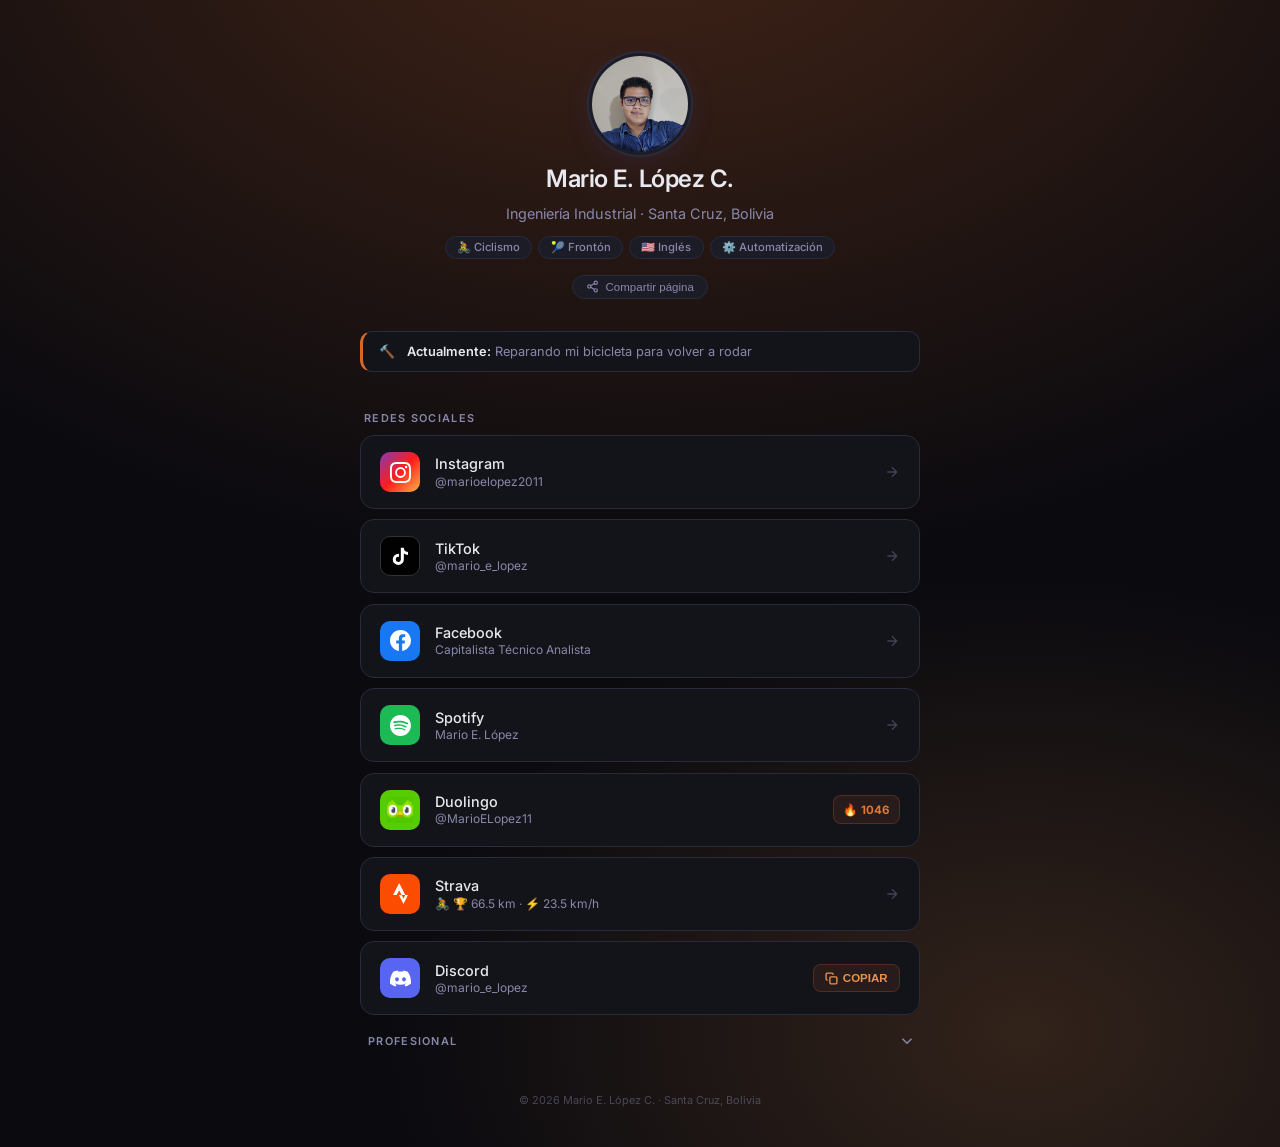
==== commit eebb4995: "feat: modo dual pro/casual, toggle condicional, streak dinámico, favicon" ====
--- a/index.html
+++ b/index.html
@@ -327,8 +327,8 @@
 </head>
 <body>
 
-<!-- Toggle fijo arriba izquierda — siempre dice "Modo Profesional" -->
-<div class="mode-toggle" id="mode-toggle" title="Cambiar modo">
+<!-- Toggle fijo arriba derecha — solo visible en modo pro -->
+<div class="mode-toggle" id="mode-toggle" title="Cambiar modo" style="display:none">
   <div class="toggle-track" id="toggle-track">
     <div class="toggle-knob"></div>
   </div>
@@ -342,11 +342,11 @@
 
 // ── DETECTAR MODO ──
 function getMode() {
-  var params = new URLSearchParams(window.location.search);
-  return params.get('mode') === 'pro' ? 'pro' : 'casual';
+  return window.location.hash === '#pro' ? 'pro' : 'casual';
 }
 
 var currentMode = getMode();
+var enteredAsPro = (currentMode === 'pro'); // recuerda cómo entró
 
 function getModeConfig() {
   return CONFIG.modos[currentMode];
@@ -354,12 +354,21 @@
 
 // ── ACTUALIZAR TOGGLE VISUAL ──
 function updateToggleUI() {
+  var toggle = document.getElementById('mode-toggle');
   var track = document.getElementById('toggle-track');
-  if (!track) return;
+  if (!toggle || !track) return;
+
+  // Solo mostrar el toggle si entraste por ?mode=pro
+  // Desde casual puro no se ve el botón
   if (currentMode === 'pro') {
+    toggle.style.display = 'flex';
     track.classList.add('active');
+  } else if (enteredAsPro) {
+    // Si entró por pro y cambió a casual, sigue visible
+    toggle.style.display = 'flex';
+    track.classList.remove('active');
   } else {
-    track.classList.remove('active');
+    toggle.style.display = 'none';
   }
 }
 
@@ -579,13 +588,7 @@
 // ── TOGGLE DE MODO ──
 document.getElementById('mode-toggle').addEventListener('click', function() {
   currentMode = currentMode === 'pro' ? 'casual' : 'pro';
-  var url = new URL(window.location);
-  if (currentMode === 'pro') {
-    url.searchParams.set('mode', 'pro');
-  } else {
-    url.searchParams.delete('mode');
-  }
-  window.history.replaceState({}, '', url);
+  window.location.hash = currentMode === 'pro' ? '#pro' : '';
   buildPage();
   loadStrava();
   animateStreak();
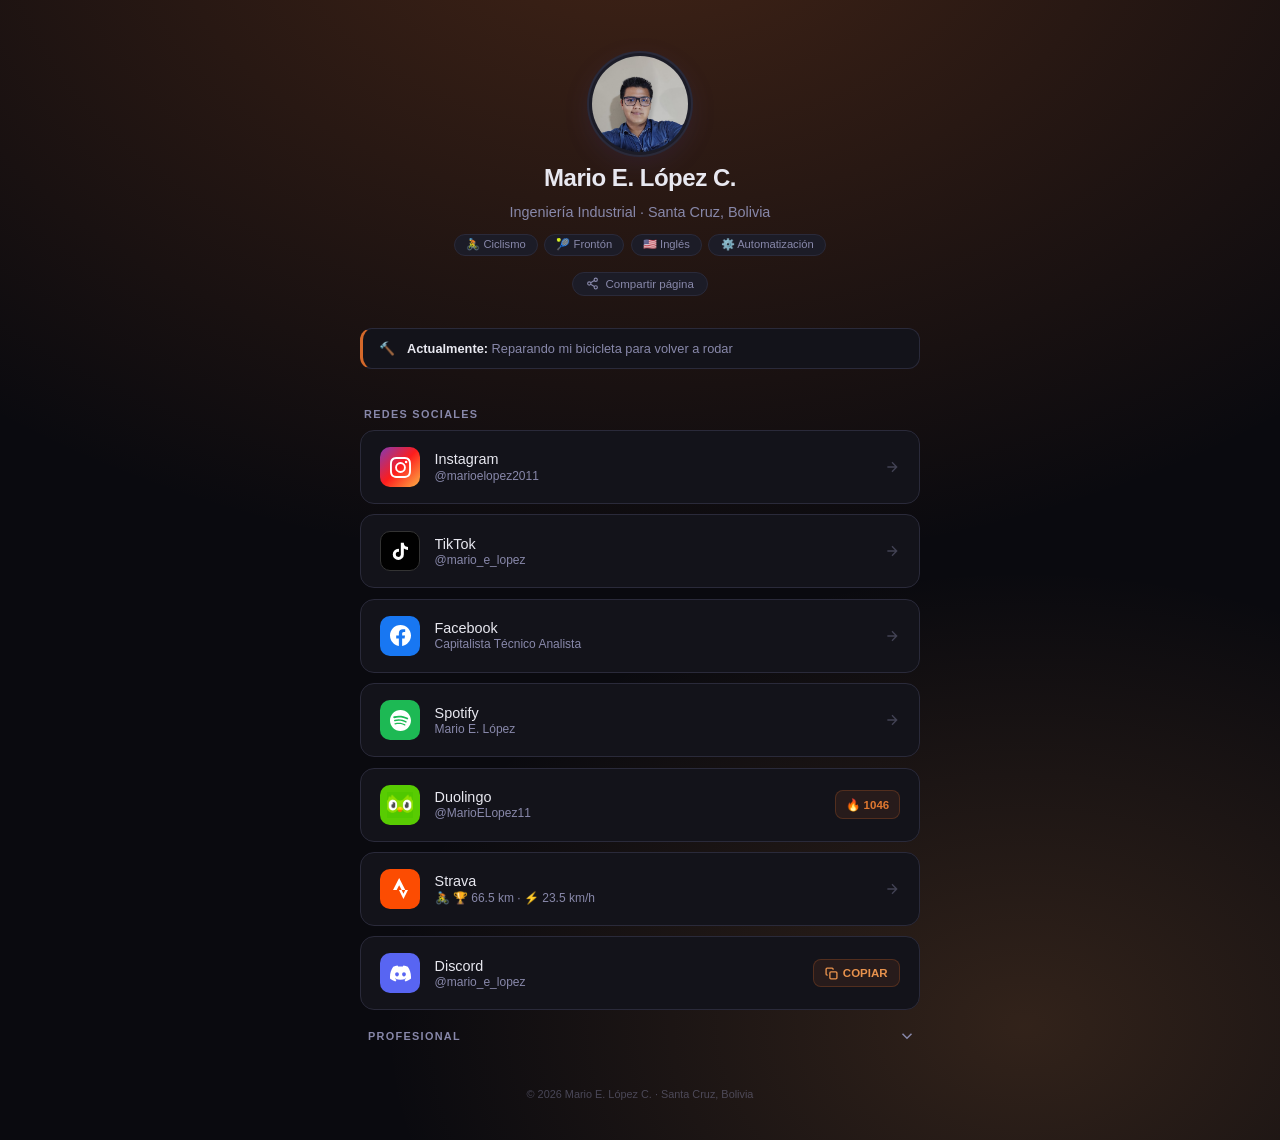
==== commit 254f71e1: "fix: Correcciones menores de color" ====
--- a/index.html
+++ b/index.html
@@ -4,23 +4,37 @@
   <meta charset="UTF-8" />
   <meta name="viewport" content="width=device-width, initial-scale=1.0"/>
   <title>Mario E. López C.</title>
+
+  <!-- SEO & Compartibilidad -->
+  <meta name="description" content="Mario E. López C. — Ingeniero Industrial en Santa Cruz, Bolivia. Automatización, análisis de datos y más.">
+  <meta property="og:title" content="Mario E. López C.">
+  <meta property="og:description" content="Ingeniero Industrial · Santa Cruz, Bolivia">
+  <meta property="og:image" content="https://marioelopez.github.io/FOTO_PERFIL.jpg">
+  <meta property="og:url" content="https://marioelopez.github.io">
+  <meta property="og:type" content="website">
+  <meta name="twitter:card" content="summary">
+
+  <!-- Seguridad: Content Security Policy -->
+  <meta http-equiv="Content-Security-Policy" content="default-src 'self'; script-src 'self' 'unsafe-inline'; style-src 'self' 'unsafe-inline' https://fonts.googleapis.com; font-src https://fonts.gstatic.com; img-src 'self' data:; connect-src 'self'">
+
   <!-- Favicon SVG con iniciales -->
   <link rel="icon" type="image/svg+xml" href="data:image/svg+xml,%3Csvg xmlns='http://www.w3.org/2000/svg' viewBox='0 0 32 32'%3E%3Ccircle cx='16' cy='16' r='16' fill='%23d4682a'/%3E%3Ctext x='16' y='22' font-family='Inter,Arial,sans-serif' font-size='18' font-weight='700' fill='%230a0a0f' text-anchor='middle'%3EM%3C/text%3E%3C/svg%3E">
   <link rel="preconnect" href="https://fonts.googleapis.com">
   <link href="https://fonts.googleapis.com/css2?family=Inter:wght@300;400;500;600;700&display=swap" rel="stylesheet">
   <style>
     :root {
-      --bg:         #0a0a0f;
-      --surface:    #13131a;
-      --surface2:   #1c1c27;
-      --border:     #2a2a3a;
-      --accent:     #6c63ff;
-      --accent2:    #a78bfa;
-      --text:       #e8e8f0;
-      --text-muted: #8888aa;
-      --glow:       rgba(108, 99, 255, 0.12);
-      --orange:     #d4682a;
-      --orange2:    #e8924d;
+      --bg:          #0a0a0f;
+      --surface:     #13131a;
+      --surface2:    #1c1c27;
+      --border:      #2a2a3a;
+      --accent:      #6c63ff;
+      --accent2:     #a78bfa;
+      --text:        #e8e8f0;
+      --text-muted:  #8888aa;
+      --glow:        rgba(108, 99, 255, 0.12);
+      --orange:      #d4682a;
+      --orange2:     #e8924d;
+      --orange-glow: rgba(212, 104, 42, 0.15);
     }
 
     *, *::before, *::after { margin: 0; padding: 0; box-sizing: border-box; }
@@ -59,7 +73,17 @@
       gap: 2rem;
     }
 
-    /* ── MODE TOGGLE (arriba izquierda) ── */
+    /* ── NOSCRIPT FALLBACK ── */
+    .noscript-msg {
+      display: flex; flex-direction: column; align-items: center;
+      gap: 0.75rem; padding: 3rem 1.5rem; text-align: center;
+    }
+    .noscript-msg h1 { font-size: 1.4rem; font-weight: 600; }
+    .noscript-msg p  { font-size: 0.85rem; color: var(--text-muted); }
+    .noscript-msg a  { color: var(--orange); text-decoration: none; }
+    .noscript-msg a:hover { text-decoration: underline; }
+
+    /* ── MODE TOGGLE ── */
     .mode-toggle {
       position: fixed;
       top: 0.75rem;
@@ -79,76 +103,42 @@
       opacity: 0;
       animation: fadeUp 0.4s ease 0.3s forwards;
     }
-
-    .mode-toggle:hover {
-      border-color: var(--orange);
-      background: var(--surface2);
-    }
+    .mode-toggle:hover { border-color: var(--orange); background: var(--surface2); }
 
     .toggle-track {
-      width: 28px;
-      height: 16px;
-      background: var(--surface2);
-      border: 1px solid var(--border);
-      border-radius: 999px;
-      position: relative;
-      transition: background 0.25s, border-color 0.25s;
-      flex-shrink: 0;
-    }
-
-    .toggle-track.active {
-      background: rgba(212,104,42,0.3);
-      border-color: var(--orange);
-    }
+      width: 28px; height: 16px;
+      background: var(--surface2); border: 1px solid var(--border);
+      border-radius: 999px; position: relative;
+      transition: background 0.25s, border-color 0.25s; flex-shrink: 0;
+    }
+    .toggle-track.active { background: rgba(212,104,42,0.3); border-color: var(--orange); }
 
     .toggle-knob {
-      width: 12px;
-      height: 12px;
-      background: var(--text-muted);
-      border-radius: 50%;
-      position: absolute;
-      top: 1px;
-      left: 1px;
+      width: 12px; height: 12px; background: var(--text-muted);
+      border-radius: 50%; position: absolute; top: 1px; left: 1px;
       transition: transform 0.25s, background 0.25s;
     }
-
-    .toggle-track.active .toggle-knob {
-      transform: translateX(12px);
-      background: var(--orange);
-    }
+    .toggle-track.active .toggle-knob { transform: translateX(12px); background: var(--orange); }
 
     .toggle-label {
-      font-size: 0.68rem;
-      font-weight: 600;
-      color: var(--text-muted);
-      letter-spacing: 0.03em;
-      transition: color 0.25s;
-      white-space: nowrap;
-    }
-
-    .mode-toggle:hover .toggle-label {
-      color: var(--text);
-    }
+      font-size: 0.68rem; font-weight: 600; color: var(--text-muted);
+      letter-spacing: 0.03em; transition: color 0.25s; white-space: nowrap;
+    }
+    .mode-toggle:hover .toggle-label { color: var(--text); }
 
     /* ── PROFILE ── */
     .profile {
-      display: flex;
-      flex-direction: column;
-      align-items: center;
-      gap: 0.75rem;
-      text-align: center;
+      display: flex; flex-direction: column; align-items: center;
+      gap: 0.75rem; text-align: center;
     }
 
     .avatar {
-      width: 96px;
-      height: 96px;
-      border-radius: 50%;
-      background: var(--surface2);
-      overflow: hidden;
+      width: 96px; height: 96px; border-radius: 50%;
+      background: var(--surface2); overflow: hidden;
       box-shadow: 0 0 0 3px var(--surface2), 0 0 0 5px var(--border), 0 8px 32px var(--glow);
       flex-shrink: 0;
     }
-
+    /* ✅ loading="eager" y fetchpriority="high" se aplican inline en el HTML del avatar */
     .avatar img { width: 100%; height: 100%; object-fit: cover; object-position: 28% 15%; }
 
     .profile h1 { font-size: clamp(1.2rem, 4vw, 1.5rem); font-weight: 600; letter-spacing: -0.02em; }
@@ -162,7 +152,7 @@
       padding: 0.22rem 0.7rem; font-size: 0.7rem; color: var(--text-muted); font-weight: 500;
       transition: border-color 0.18s, color 0.18s;
     }
-    .skill-chip:hover { border-color: var(--accent); color: var(--text); }
+    .skill-chip:hover { border-color: var(--orange); color: var(--text); }
 
     .share-btn {
       display: inline-flex; align-items: center; gap: 0.4rem;
@@ -170,7 +160,7 @@
       padding: 0.3rem 0.85rem; font-size: 0.72rem; color: var(--text-muted); font-weight: 500;
       cursor: pointer; transition: border-color 0.18s, color 0.18s; margin-top: 0.25rem;
     }
-    .share-btn:hover { border-color: var(--accent); color: var(--text); }
+    .share-btn:hover { border-color: var(--orange); color: var(--text); }
     .share-btn.copied { border-color: rgba(59,195,120,0.4); color: #3bc378; }
 
     .actualmente {
@@ -209,7 +199,16 @@
       transition: transform 0.18s ease, border-color 0.18s ease, box-shadow 0.18s ease;
       -webkit-tap-highlight-color: transparent;
     }
-    .link-card:hover, .link-card:focus { transform: translateY(-2px); border-color: var(--accent); box-shadow: 0 4px 24px var(--glow); outline: none; }
+    .link-card:hover, .link-card:focus {
+      transform: translateY(-2px);
+      border-color: var(--orange);
+      box-shadow: 0 4px 24px var(--orange-glow);
+      outline: none;
+    }
+    .link-card:focus-visible {
+      outline: 2px solid var(--orange);
+      outline-offset: 2px;
+    }
     .link-card:active { transform: translateY(0); }
 
     .link-icon { width: 40px; height: 40px; border-radius: 10px; display: flex; align-items: center; justify-content: center; flex-shrink: 0; }
@@ -240,70 +239,42 @@
     .copy-btn:hover { background: rgba(212,104,42,0.2); border-color: #d4682a; }
     .copy-btn.copied { background: rgba(59,195,120,0.15); border-color: rgba(59,195,120,0.4); color: #3bc378; }
 
-    .ig  { background: linear-gradient(135deg,#833ab4,#fd1d1d,#fcb045); }
-    .tt  { background: #010101; border: 1px solid #333; }
-    .fb  { background: #1877f2; }
-    .dc  { background: #5865f2; }
-    .sp  { background: #1db954; }
-    .duo { background: #58cc02; }
-    .li  { background: #0a66c2; }
-    .gh  { background: #24292e; border: 1px solid #444; }
-    .cv  { background: linear-gradient(135deg, var(--accent), var(--accent2)); }
+    .ig     { background: linear-gradient(135deg,#833ab4,#fd1d1d,#fcb045); }
+    .tt     { background: #010101; border: 1px solid #333; }
+    .fb     { background: #1877f2; }
+    .dc     { background: #5865f2; }
+    .sp     { background: #1db954; }
+    .duo    { background: #58cc02; }
+    .li     { background: #0a66c2; }
+    .gh     { background: #24292e; border: 1px solid #444; }
+    .cv     { background: linear-gradient(135deg, var(--accent), var(--accent2)); }
     .strava { background: #fc4c02; }
 
     .footer { font-size: 0.68rem; color: var(--text-muted); opacity: 0.45; text-align: center; padding-bottom: 0.5rem; }
 
     /* ── SECCIÓN DESPLEGABLE ── */
     .section-toggle {
-      display: flex;
-      align-items: center;
-      justify-content: space-between;
-      width: 100%;
-      cursor: pointer;
-      padding: 0 0.25rem;
-      margin-top: 0.4rem;
-      -webkit-tap-highlight-color: transparent;
-      user-select: none;
-    }
-
-    .section-toggle .section-label {
-      margin-top: 0;
-      pointer-events: none;
-    }
+      display: flex; align-items: center; justify-content: space-between;
+      width: 100%; cursor: pointer; padding: 0 0.25rem; margin-top: 0.4rem;
+      -webkit-tap-highlight-color: transparent; user-select: none;
+    }
+    .section-toggle .section-label { margin-top: 0; pointer-events: none; }
 
     .section-toggle-icon {
-      width: 18px;
-      height: 18px;
-      color: var(--text-muted);
-      transition: transform 0.3s ease, color 0.2s;
-      flex-shrink: 0;
-    }
-
-    .section-toggle:hover .section-toggle-icon {
-      color: var(--orange);
-    }
-
-    .section-toggle.open .section-toggle-icon {
-      transform: rotate(180deg);
-    }
+      width: 18px; height: 18px; color: var(--text-muted);
+      transition: transform 0.3s ease, color 0.2s; flex-shrink: 0;
+    }
+    .section-toggle:hover .section-toggle-icon { color: var(--orange); }
+    .section-toggle.open .section-toggle-icon { transform: rotate(180deg); }
 
     .section-collapsible {
-      width: 100%;
-      display: flex;
-      flex-direction: column;
-      gap: 0.65rem;
-      max-height: 0;
-      overflow: hidden;
-      transition: max-height 0.35s ease, opacity 0.3s ease;
-      opacity: 0;
-    }
-
-    .section-collapsible.open {
-      max-height: 600px;
-      opacity: 1;
-    }
-
-    .ripple { position: absolute; border-radius: 50%; transform: scale(0); animation: ripple-anim 0.55s linear; background: rgba(255, 255, 255, 0.08); pointer-events: none; }
+      width: 100%; display: flex; flex-direction: column; gap: 0.65rem;
+      max-height: 0; overflow: hidden;
+      transition: max-height 0.35s ease, opacity 0.3s ease; opacity: 0;
+    }
+    .section-collapsible.open { max-height: 600px; opacity: 1; }
+
+    .ripple { position: absolute; border-radius: 50%; transform: scale(0); animation: ripple-anim 0.55s linear; background: rgba(255,255,255,0.08); pointer-events: none; }
     @keyframes ripple-anim { to { transform: scale(4); opacity: 0; } }
 
     .reveal { opacity: 0; transform: translateY(20px); transition: opacity 0.5s ease, transform 0.5s ease; }
@@ -327,6 +298,27 @@
 </head>
 <body>
 
+<!-- ✅ Fallback para usuarios con JavaScript desactivado -->
+<noscript>
+  <style>
+    body { display: block; }
+    .noscript-msg { display: flex !important; }
+  </style>
+  <div class="noscript-msg" style="display:flex;flex-direction:column;align-items:center;gap:0.75rem;padding:4rem 1.5rem;text-align:center;font-family:Inter,sans-serif;color:#e8e8f0;max-width:480px;margin:0 auto;">
+    <img src="FOTO_PERFIL.jpg" alt="Mario E. López C." style="width:80px;height:80px;border-radius:50%;object-fit:cover;object-position:28% 15%;">
+    <h1 style="font-size:1.4rem;font-weight:600;">Mario E. López C.</h1>
+    <p style="color:#8888aa;font-size:0.85rem;">Ingeniero Industrial &middot; Santa Cruz, Bolivia</p>
+    <p style="color:#8888aa;font-size:0.82rem;margin-top:0.5rem;">Esta página requiere JavaScript.<br>Podés encontrarme en:</p>
+    <p style="font-size:0.85rem;margin-top:0.25rem;">
+      <a href="https://www.linkedin.com/in/marioelopezc/" target="_blank" rel="noopener me" style="color:#d4682a;text-decoration:none;">LinkedIn</a>
+      &nbsp;&middot;&nbsp;
+      <a href="https://github.com/MarioELopez" target="_blank" rel="noopener me" style="color:#d4682a;text-decoration:none;">GitHub</a>
+      &nbsp;&middot;&nbsp;
+      <a href="https://www.instagram.com/marioelopez2011" target="_blank" rel="noopener me" style="color:#d4682a;text-decoration:none;">Instagram</a>
+    </p>
+  </div>
+</noscript>
+
 <!-- Toggle fijo arriba derecha — solo visible en modo pro -->
 <div class="mode-toggle" id="mode-toggle" title="Cambiar modo" style="display:none">
   <div class="toggle-track" id="toggle-track">
@@ -346,7 +338,7 @@
 }
 
 var currentMode = getMode();
-var enteredAsPro = (currentMode === 'pro'); // recuerda cómo entró
+var enteredAsPro = (currentMode === 'pro');
 
 function getModeConfig() {
   return CONFIG.modos[currentMode];
@@ -355,16 +347,12 @@
 // ── ACTUALIZAR TOGGLE VISUAL ──
 function updateToggleUI() {
   var toggle = document.getElementById('mode-toggle');
-  var track = document.getElementById('toggle-track');
+  var track  = document.getElementById('toggle-track');
   if (!toggle || !track) return;
-
-  // Solo mostrar el toggle si entraste por ?mode=pro
-  // Desde casual puro no se ve el botón
   if (currentMode === 'pro') {
     toggle.style.display = 'flex';
     track.classList.add('active');
   } else if (enteredAsPro) {
-    // Si entró por pro y cambió a casual, sigue visible
     toggle.style.display = 'flex';
     track.classList.remove('active');
   } else {
@@ -374,19 +362,19 @@
 
 // ── MAPA DE LABELS DE SECCIÓN ──
 var SECTION_LABELS = {
-  '_social':              'Redes Sociales',
-  '_profesional':         'Profesional',
-  '_profesional_toggle':  'Profesional'  // versión desplegable
+  '_social':             'Redes Sociales',
+  '_profesional':        'Profesional',
+  '_profesional_toggle': 'Profesional'
 };
 
 // ── ICONOS SVG ──
 var ICONOS = {
-  ig:  '<svg viewBox="0 0 24 24" fill="white"><path d="M12 2.163c3.204 0 3.584.012 4.85.07 3.252.148 4.771 1.691 4.919 4.919.058 1.265.069 1.645.069 4.849 0 3.205-.012 3.584-.069 4.849-.149 3.225-1.664 4.771-4.919 4.919-1.266.058-1.644.07-4.85.07-3.204 0-3.584-.012-4.849-.07-3.26-.149-4.771-1.699-4.919-4.92-.058-1.265-.07-1.644-.07-4.849 0-3.204.013-3.583.07-4.849.149-3.227 1.664-4.771 4.919-4.919 1.266-.057 1.645-.069 4.849-.069zM12 0C8.741 0 8.333.014 7.053.072 2.695.272.273 2.69.073 7.052.014 8.333 0 8.741 0 12c0 3.259.014 3.668.072 4.948.2 4.358 2.618 6.78 6.98 6.98C8.333 23.986 8.741 24 12 24c3.259 0 3.668-.014 4.948-.072 4.354-.2 6.782-2.618 6.979-6.98.059-1.28.073-1.689.073-4.948 0-3.259-.014-3.667-.072-4.947-.196-4.354-2.617-6.78-6.979-6.98C15.668.014 15.259 0 12 0zm0 5.838a6.162 6.162 0 100 12.324 6.162 6.162 0 000-12.324zM12 16a4 4 0 110-8 4 4 0 010 8zm6.406-11.845a1.44 1.44 0 100 2.881 1.44 1.44 0 000-2.881z"/></svg>',
-  tt:  '<svg viewBox="0 0 24 24" fill="white"><path d="M19.59 6.69a4.83 4.83 0 01-3.77-4.25V2h-3.45v13.67a2.89 2.89 0 01-2.88 2.5 2.89 2.89 0 01-2.89-2.89 2.89 2.89 0 012.89-2.89c.28 0 .54.04.79.1V9.01a6.33 6.33 0 00-.79-.05 6.34 6.34 0 00-6.34 6.34 6.34 6.34 0 006.34 6.34 6.34 6.34 0 006.33-6.34V8.69a8.18 8.18 0 004.78 1.52V6.75a4.85 4.85 0 01-1.01-.06z"/></svg>',
-  fb:  '<svg viewBox="0 0 24 24" fill="white"><path d="M24 12.073c0-6.627-5.373-12-12-12s-12 5.373-12 12c0 5.99 4.388 10.954 10.125 11.854v-8.385H7.078v-3.47h3.047V9.43c0-3.007 1.792-4.669 4.533-4.669 1.312 0 2.686.235 2.686.235v2.953H15.83c-1.491 0-1.956.925-1.956 1.874v2.25h3.328l-.532 3.47h-2.796v8.385C19.612 23.027 24 18.062 24 12.073z"/></svg>',
-  dc:  '<svg viewBox="0 0 24 24" fill="white"><path d="M20.317 4.37a19.791 19.791 0 00-4.885-1.515.074.074 0 00-.079.037c-.21.375-.444.864-.608 1.25a18.27 18.27 0 00-5.487 0 12.64 12.64 0 00-.617-1.25.077.077 0 00-.079-.037A19.736 19.736 0 003.677 4.37a.07.07 0 00-.032.027C.533 9.046-.32 13.58.099 18.057a.082.082 0 00.031.057 19.9 19.9 0 005.993 3.03.078.078 0 00.084-.028c.462-.63.874-1.295 1.226-1.994a.076.076 0 00-.041-.106 13.107 13.107 0 01-1.872-.892.077.077 0 01-.008-.128 10.2 10.2 0 00.372-.292.074.074 0 01.077-.01c3.928 1.793 8.18 1.793 12.062 0a.074.074 0 01.078.01c.12.098.246.198.373.292a.077.077 0 01-.006.127 12.299 12.299 0 01-1.873.892.077.077 0 00-.041.107c.36.698.772 1.362 1.225 1.993a.076.076 0 00.084.028 19.839 19.839 0 006.002-3.03.077.077 0 00.032-.054c.5-5.177-.838-9.674-3.549-13.66a.061.061 0 00-.031-.03zM8.02 15.33c-1.183 0-2.157-1.085-2.157-2.419 0-1.333.956-2.419 2.157-2.419 1.21 0 2.176 1.096 2.157 2.42 0 1.333-.956 2.418-2.157 2.418zm7.975 0c-1.183 0-2.157-1.085-2.157-2.419 0-1.333.955-2.419 2.157-2.419 1.21 0 2.176 1.096 2.157 2.42 0 1.333-.946 2.418-2.157 2.418z"/></svg>',
-  sp:  '<svg viewBox="0 0 24 24" fill="white"><path d="M12 0C5.4 0 0 5.4 0 12s5.4 12 12 12 12-5.4 12-12S18.66 0 12 0zm5.521 17.34c-.24.359-.66.48-1.021.24-2.82-1.74-6.36-2.101-10.561-1.141-.418.122-.779-.179-.899-.539-.12-.421.18-.78.54-.9 4.56-1.021 8.52-.6 11.64 1.32.42.18.479.659.301 1.02zm1.44-3.3c-.301.42-.841.6-1.262.3-3.239-1.98-8.159-2.58-11.939-1.38-.479.12-1.02-.12-1.14-.6-.12-.48.12-1.021.6-1.141C9.6 9.9 15 10.561 18.72 12.84c.361.181.54.78.241 1.2zm.12-3.36C15.24 8.4 8.82 8.16 5.16 9.301c-.6.179-1.2-.181-1.38-.721-.18-.601.18-1.2.72-1.381 4.26-1.26 11.28-1.02 15.721 1.621.539.3.719 1.02.419 1.56-.299.421-1.02.599-1.559.3z"/></svg>',
-  duo: '<img src="LOGO_DUOLINGO.png" style="width:26px;height:26px;object-fit:contain;">',
+  ig: '<svg viewBox="0 0 24 24" fill="white"><path d="M12 2.163c3.204 0 3.584.012 4.85.07 3.252.148 4.771 1.691 4.919 4.919.058 1.265.069 1.645.069 4.849 0 3.205-.012 3.584-.069 4.849-.149 3.225-1.664 4.771-4.919 4.919-1.266.058-1.644.07-4.85.07-3.204 0-3.584-.012-4.849-.07-3.26-.149-4.771-1.699-4.919-4.92-.058-1.265-.07-1.644-.07-4.849 0-3.204.013-3.583.07-4.849.149-3.227 1.664-4.771 4.919-4.919 1.266-.057 1.645-.069 4.849-.069zM12 0C8.741 0 8.333.014 7.053.072 2.695.272.273 2.69.073 7.052.014 8.333 0 8.741 0 12c0 3.259.014 3.668.072 4.948.2 4.358 2.618 6.78 6.98 6.98C8.333 23.986 8.741 24 12 24c3.259 0 3.668-.014 4.948-.072 4.354-.2 6.782-2.618 6.979-6.98.059-1.28.073-1.689.073-4.948 0-3.259-.014-3.667-.072-4.947-.196-4.354-2.617-6.78-6.979-6.98C15.668.014 15.259 0 12 0zm0 5.838a6.162 6.162 0 100 12.324 6.162 6.162 0 000-12.324zM12 16a4 4 0 110-8 4 4 0 010 8zm6.406-11.845a1.44 1.44 0 100 2.881 1.44 1.44 0 000-2.881z"/></svg>',
+  tt: '<svg viewBox="0 0 24 24" fill="white"><path d="M19.59 6.69a4.83 4.83 0 01-3.77-4.25V2h-3.45v13.67a2.89 2.89 0 01-2.88 2.5 2.89 2.89 0 01-2.89-2.89 2.89 2.89 0 012.89-2.89c.28 0 .54.04.79.1V9.01a6.33 6.33 0 00-.79-.05 6.34 6.34 0 00-6.34 6.34 6.34 6.34 0 006.34 6.34 6.34 6.34 0 006.33-6.34V8.69a8.18 8.18 0 004.78 1.52V6.75a4.85 4.85 0 01-1.01-.06z"/></svg>',
+  fb: '<svg viewBox="0 0 24 24" fill="white"><path d="M24 12.073c0-6.627-5.373-12-12-12s-12 5.373-12 12c0 5.99 4.388 10.954 10.125 11.854v-8.385H7.078v-3.47h3.047V9.43c0-3.007 1.792-4.669 4.533-4.669 1.312 0 2.686.235 2.686.235v2.953H15.83c-1.491 0-1.956.925-1.956 1.874v2.25h3.328l-.532 3.47h-2.796v8.385C19.612 23.027 24 18.062 24 12.073z"/></svg>',
+  dc: '<svg viewBox="0 0 24 24" fill="white"><path d="M20.317 4.37a19.791 19.791 0 00-4.885-1.515.074.074 0 00-.079.037c-.21.375-.444.864-.608 1.25a18.27 18.27 0 00-5.487 0 12.64 12.64 0 00-.617-1.25.077.077 0 00-.079-.037A19.736 19.736 0 003.677 4.37a.07.07 0 00-.032.027C.533 9.046-.32 13.58.099 18.057a.082.082 0 00.031.057 19.9 19.9 0 005.993 3.03.078.078 0 00.084-.028c.462-.63.874-1.295 1.226-1.994a.076.076 0 00-.041-.106 13.107 13.107 0 01-1.872-.892.077.077 0 01-.008-.128 10.2 10.2 0 00.372-.292.074.074 0 01.077-.01c3.928 1.793 8.18 1.793 12.062 0a.074.074 0 01.078.01c.12.098.246.198.373.292a.077.077 0 01-.006.127 12.299 12.299 0 01-1.873.892.077.077 0 00-.041.107c.36.698.772 1.362 1.225 1.993a.076.076 0 00.084.028 19.839 19.839 0 006.002-3.03.077.077 0 00.032-.054c.5-5.177-.838-9.674-3.549-13.66a.061.061 0 00-.031-.03zM8.02 15.33c-1.183 0-2.157-1.085-2.157-2.419 0-1.333.956-2.419 2.157-2.419 1.21 0 2.176 1.096 2.157 2.42 0 1.333-.956 2.418-2.157 2.418zm7.975 0c-1.183 0-2.157-1.085-2.157-2.419 0-1.333.955-2.419 2.157-2.419 1.21 0 2.176 1.096 2.157 2.42 0 1.333-.946 2.418-2.157 2.418z"/></svg>',
+  sp: '<svg viewBox="0 0 24 24" fill="white"><path d="M12 0C5.4 0 0 5.4 0 12s5.4 12 12 12 12-5.4 12-12S18.66 0 12 0zm5.521 17.34c-.24.359-.66.48-1.021.24-2.82-1.74-6.36-2.101-10.561-1.141-.418.122-.779-.179-.899-.539-.12-.421.18-.78.54-.9 4.56-1.021 8.52-.6 11.64 1.32.42.18.479.659.301 1.02zm1.44-3.3c-.301.42-.841.6-1.262.3-3.239-1.98-8.159-2.58-11.939-1.38-.479.12-1.02-.12-1.14-.6-.12-.48.12-1.021.6-1.141C9.6 9.9 15 10.561 18.72 12.84c.361.181.54.78.241 1.2zm.12-3.36C15.24 8.4 8.82 8.16 5.16 9.301c-.6.179-1.2-.181-1.38-.721-.18-.601.18-1.2.72-1.381 4.26-1.26 11.28-1.02 15.721 1.621.539.3.719 1.02.419 1.56-.299.421-1.02.599-1.559.3z"/></svg>',
+  duo: '<img src="LOGO_DUOLINGO.png" style="width:26px;height:26px;object-fit:contain;" alt="Duolingo">',
   li:  '<svg viewBox="0 0 24 24" fill="white"><path d="M20.447 20.452h-3.554v-5.569c0-1.328-.027-3.037-1.852-3.037-1.853 0-2.136 1.445-2.136 2.939v5.667H9.351V9h3.414v1.561h.046c.477-.9 1.637-1.85 3.37-1.85 3.601 0 4.267 2.37 4.267 5.455v6.286zM5.337 7.433a2.062 2.062 0 01-2.063-2.065 2.064 2.064 0 112.063 2.065zm1.782 13.019H3.555V9h3.564v11.452zM22.225 0H1.771C.792 0 0 .774 0 1.729v20.542C0 23.227.792 24 1.771 24h20.451C23.2 24 24 23.227 24 22.271V1.729C24 .774 23.2 0 22.222 0h.003z"/></svg>',
   gh:  '<svg viewBox="0 0 24 24" fill="white"><path d="M12 0C5.374 0 0 5.373 0 12c0 5.302 3.438 9.8 8.207 11.387.599.111.793-.261.793-.577v-2.234c-3.338.726-4.033-1.416-4.033-1.416-.546-1.387-1.333-1.756-1.333-1.756-1.089-.745.083-.729.083-.729 1.205.084 1.839 1.237 1.839 1.237 1.07 1.834 2.807 1.304 3.492.997.107-.775.418-1.305.762-1.604-2.665-.305-5.467-1.334-5.467-5.931 0-1.311.469-2.381 1.236-3.221-.124-.303-.535-1.524.117-3.176 0 0 1.008-.322 3.301 1.23A11.509 11.509 0 0112 5.803c1.02.005 2.047.138 3.006.404 2.291-1.552 3.297-1.23 3.297-1.23.653 1.653.242 2.874.118 3.176.77.84 1.235 1.911 1.235 3.221 0 4.609-2.807 5.624-5.479 5.921.43.372.823 1.102.823 2.222v3.293c0 .319.192.694.801.576C20.566 21.797 24 17.3 24 12c0-6.627-5.373-12-12-12z"/></svg>',
   cv:  '<svg viewBox="0 0 24 24" fill="white"><path d="M14 2H6a2 2 0 00-2 2v16a2 2 0 002 2h12a2 2 0 002-2V8l-6-6zm4 18H6V4h7v5h5v11zM8 15h8v2H8v-2zm0-4h8v2H8v-2zm0-4h5v2H8V7z"/></svg>',
@@ -395,10 +383,16 @@
 
 var ARROW = '<svg class="link-arrow" width="16" height="16" viewBox="0 0 24 24" fill="none" stroke="currentColor" stroke-width="2"><path d="M5 12h14M12 5l7 7-7 7"/></svg>';
 
+// ── IDs con rel="me" para verificación de identidad ──
+var REL_ME_IDS = { instagram: true, linkedin: true, github: true };
+
+// ── DELAY MÁXIMO para animaciones (evita acumulación en listas largas) ──
+var MAX_DELAY = 0.9;
+
 // ── CONSTRUIR PÁGINA ──
 function buildPage() {
   window.scrollTo(0, 0);
-  var app = document.getElementById('app');
+  var app  = document.getElementById('app');
   var modo = getModeConfig();
 
   updateToggleUI();
@@ -406,7 +400,7 @@
   var skillsHTML = '';
   var skillsList = (modo.skills || CONFIG.skills);
   if (modo.mostrarSkills && skillsList) {
-    skillsHTML = '<div class="skills fade-up" style="animation-delay: 0.33s">';
+    skillsHTML = '<div class="skills fade-up" style="animation-delay:0.33s">';
     for (var i = 0; i < skillsList.length; i++) {
       var s = skillsList[i];
       skillsHTML += '<span class="skill-chip">' + s.icono + ' ' + s.nombre + '</span>';
@@ -416,33 +410,39 @@
 
   var badgeHTML = '';
   if (modo.badge) {
-    badgeHTML = '<span class="badge fade-up" style="animation-delay: 0.4s">' +
-      '<svg width="8" height="8" viewBox="0 0 8 8" fill="currentColor"><circle cx="4" cy="4" r="4"/></svg> ' +
-      modo.badge + '</span>';
+    badgeHTML =
+      '<span class="badge fade-up" style="animation-delay:0.4s">' +
+        '<svg width="8" height="8" viewBox="0 0 8 8" fill="currentColor"><circle cx="4" cy="4" r="4"/></svg> ' +
+        modo.badge +
+      '</span>';
   }
 
   var actualmenteHTML = '';
   if (modo.actualmente) {
-    actualmenteHTML = '<div class="actualmente fade-up" style="animation-delay: 0.42s">' +
-      '<span>\uD83D\uDD28</span>' +
-      '<span><strong>Actualmente:</strong> ' + modo.actualmente + '</span>' +
+    actualmenteHTML =
+      '<div class="actualmente fade-up" style="animation-delay:0.42s">' +
+        '<span>\uD83D\uDD28</span>' +
+        '<span><strong>Actualmente:</strong> ' + modo.actualmente + '</span>' +
       '</div>';
   }
 
   var descripcionHTML = '';
   if (modo.descripcion) {
-    descripcionHTML = '<p class="descripcion fade-up" style="animation-delay: 0.28s">' + modo.descripcion + '</p>';
+    descripcionHTML = '<p class="descripcion fade-up" style="animation-delay:0.28s">' + modo.descripcion + '</p>';
   }
 
   app.innerHTML =
     '<div class="profile">' +
-      '<div class="avatar fade-up" style="animation-delay: 0.05s"><img src="FOTO_PERFIL.jpg" alt="Mario E. L\u00f3pez C."></div>' +
-      '<h1 class="fade-up" style="animation-delay: 0.15s">' + CONFIG.nombre + '</h1>' +
-      '<p class="tagline fade-up" style="animation-delay: 0.22s">' + modo.tagline + '</p>' +
+      '<div class="avatar fade-up" style="animation-delay:0.05s">' +
+        // ✅ fetchpriority="high" y loading="eager" para priorizar carga del LCP
+        '<img src="FOTO_PERFIL.jpg" alt="Mario E. L\u00f3pez C." loading="eager" fetchpriority="high">' +
+      '</div>' +
+      '<h1 class="fade-up" style="animation-delay:0.15s">' + CONFIG.nombre + '</h1>' +
+      '<p class="tagline fade-up" style="animation-delay:0.22s">' + modo.tagline + '</p>' +
       descripcionHTML +
       skillsHTML +
       badgeHTML +
-      '<button class="share-btn fade-up" id="share-btn" style="animation-delay: 0.46s">' +
+      '<button class="share-btn fade-up" id="share-btn" aria-label="Compartir p\u00e1gina" style="animation-delay:0.46s">' +
         '<svg width="13" height="13" viewBox="0 0 24 24" fill="none" stroke="currentColor" stroke-width="2">' +
           '<circle cx="18" cy="5" r="3"/><circle cx="6" cy="12" r="3"/><circle cx="18" cy="19" r="3"/>' +
           '<line x1="8.59" y1="13.51" x2="15.42" y2="17.49"/>' +
@@ -455,38 +455,46 @@
     '<div class="links" id="links-container"></div>' +
     '<p class="footer">\u00a9 ' + new Date().getFullYear() + ' ' + CONFIG.footer + '</p>';
 
-  // Links en orden del modo actual
-  var container = document.getElementById('links-container');
+  var container  = document.getElementById('links-container');
   var ordenLinks = modo.ordenLinks;
 
   for (var idx = 0; idx < ordenLinks.length; idx++) {
     var entry = ordenLinks[idx];
 
-    // ¿Es un label de sección?
+    // ✅ Delay con tope máximo para evitar acumulación
+    var delay = Math.min(0.45 + idx * 0.07, MAX_DELAY);
+
     if (entry === '_profesional_toggle') {
-      // Sección desplegable
       var toggleDiv = document.createElement('div');
       toggleDiv.className = 'section-toggle fade-up';
-      toggleDiv.style.animationDelay = (0.45 + idx * 0.07) + 's';
+      toggleDiv.style.animationDelay = delay + 's';
+      toggleDiv.setAttribute('role', 'button');
+      toggleDiv.setAttribute('tabindex', '0');
+      toggleDiv.setAttribute('aria-expanded', 'false');
+      toggleDiv.setAttribute('aria-controls', 'collapsible-profesional');
       toggleDiv.innerHTML =
         '<p class="section-label">' + SECTION_LABELS[entry] + '</p>' +
         '<svg class="section-toggle-icon" viewBox="0 0 24 24" fill="none" stroke="currentColor" stroke-width="2"><polyline points="6 9 12 15 18 9"/></svg>';
       container.appendChild(toggleDiv);
 
-      // Contenedor colapsable para los links restantes
       var collapsible = document.createElement('div');
       collapsible.className = 'section-collapsible';
       collapsible.id = 'collapsible-profesional';
       container.appendChild(collapsible);
 
-      // Click handler
-      toggleDiv.addEventListener('click', function() {
-        var col = document.getElementById('collapsible-profesional');
-        this.classList.toggle('open');
-        col.classList.toggle('open');
-      });
-
-      // Los siguientes links van dentro del collapsible
+      (function(td) {
+        function toggleSection() {
+          var col    = document.getElementById('collapsible-profesional');
+          var isOpen = td.classList.toggle('open');
+          col.classList.toggle('open');
+          td.setAttribute('aria-expanded', isOpen ? 'true' : 'false');
+        }
+        td.addEventListener('click', toggleSection);
+        td.addEventListener('keydown', function(e) {
+          if (e.key === 'Enter' || e.key === ' ') { e.preventDefault(); toggleSection(); }
+        });
+      })(toggleDiv);
+
       container = collapsible;
       continue;
     }
@@ -494,7 +502,7 @@
     if (SECTION_LABELS[entry]) {
       var label = document.createElement('p');
       label.className = 'section-label fade-up';
-      label.style.animationDelay = (0.45 + idx * 0.07) + 's';
+      label.style.animationDelay = delay + 's';
       label.textContent = SECTION_LABELS[entry];
       container.appendChild(label);
       continue;
@@ -506,8 +514,6 @@
     }
     if (!link) continue;
     if (link.id === 'cv' && !modo.mostrarCV) continue;
-
-    var delay = 0.45 + (idx * 0.07);
 
     // Discord: botón de copiar usuario
     if (link.id === 'discord' && link.discordUser) {
@@ -515,13 +521,23 @@
       dcWrapper.className = 'link-card fade-up';
       dcWrapper.style.animationDelay = delay + 's';
       dcWrapper.style.cursor = 'default';
+      dcWrapper.setAttribute('tabindex', '0');
+      dcWrapper.setAttribute('role', 'group');
+      dcWrapper.setAttribute('aria-label', 'Discord: ' + link.discordUser + '. Presion\u00e1 Enter para copiar el usuario.');
+      dcWrapper.addEventListener('keydown', function(e) {
+        if (e.key === 'Enter' || e.key === ' ') {
+          e.preventDefault();
+          var btn = dcWrapper.querySelector('.copy-btn[data-copy]');
+          if (btn) btn.click();
+        }
+      });
       dcWrapper.innerHTML =
         '<div class="link-icon ' + link.icono + '">' + (ICONOS[link.icono] || '') + '</div>' +
         '<div class="link-info">' +
           '<span class="link-name">' + link.nombre + '</span>' +
           '<span class="link-handle">' + link.handle + '</span>' +
         '</div>' +
-        '<button class="copy-btn" data-copy="' + link.discordUser + '">' +
+        '<button class="copy-btn" data-copy="' + link.discordUser + '" aria-label="Copiar usuario de Discord">' +
           '<svg width="13" height="13" viewBox="0 0 24 24" fill="none" stroke="currentColor" stroke-width="2.5">' +
             '<rect x="9" y="9" width="13" height="13" rx="2"/>' +
             '<path d="M5 15H4a2 2 0 01-2-2V4a2 2 0 012-2h9a2 2 0 012 2v1"/>' +
@@ -538,8 +554,14 @@
       cvWrapper.className = 'link-card fade-up';
       cvWrapper.style.animationDelay = delay + 's';
       cvWrapper.style.cursor = 'pointer';
+      cvWrapper.setAttribute('tabindex', '0');
+      cvWrapper.setAttribute('role', 'button');
+      cvWrapper.setAttribute('aria-label', 'Ver Curr\u00edculum Vitae de Mario E. L\u00f3pez (se abre en Canva)');
       (function(url) {
         cvWrapper.addEventListener('click', function() { window.open(url, '_blank'); });
+        cvWrapper.addEventListener('keydown', function(e) {
+          if (e.key === 'Enter' || e.key === ' ') { e.preventDefault(); window.open(url, '_blank'); }
+        });
       })(link.url);
       cvWrapper.innerHTML =
         '<div class="link-icon ' + link.icono + '">' + (ICONOS[link.icono] || '') + '</div>' +
@@ -547,7 +569,7 @@
           '<span class="link-name">' + link.nombre + '</span>' +
           '<span class="link-handle">' + link.handle + '</span>' +
         '</div>' +
-        '<a class="download-btn" href="' + link.urlDescarga + '" download target="_blank" onclick="event.stopPropagation()">' +
+        '<a class="download-btn" href="' + link.urlDescarga + '" download target="_blank" onclick="event.stopPropagation()" aria-label="Descargar CV en PDF">' +
           '<svg width="13" height="13" viewBox="0 0 24 24" fill="none" stroke="currentColor" stroke-width="2.5">' +
             '<path d="M21 15v4a2 2 0 01-2 2H5a2 2 0 01-2-2v-4"/>' +
             '<polyline points="7 10 12 15 17 10"/>' +
@@ -565,9 +587,10 @@
     a.style.animationDelay = delay + 's';
     a.href = link.url;
     a.target = '_blank';
-    a.rel = 'noopener';
-
-    var handleId = link.id === 'strava' ? ' id="strava-handle"' : '';
+    // ✅ rel="me" en links de identidad propia (Instagram, LinkedIn, GitHub)
+    a.rel = REL_ME_IDS[link.id] ? 'noopener me' : 'noopener';
+
+    var handleId  = link.id === 'strava' ? ' id="strava-handle"' : '';
     var rightHTML = ARROW;
 
     if (link.id === 'duolingo') {
@@ -610,7 +633,7 @@
 // ── CALCULAR STREAK DESDE FECHA ──
 function calcularStreak() {
   var inicio = new Date(CONFIG.fechaInicioStreak + 'T00:00:00');
-  var hoy = new Date();
+  var hoy    = new Date();
   hoy.setHours(0, 0, 0, 0);
   return Math.floor((hoy - inicio) / (1000 * 60 * 60 * 24));
 }
@@ -619,18 +642,18 @@
 function animateStreak() {
   var el = document.querySelector('.streak-num');
   if (!el) return;
-  var target = calcularStreak();
+  var target   = calcularStreak();
   var duration = 1200;
-  var start = performance.now();
+  var start    = performance.now();
   function update(now) {
-    var elapsed = now - start;
+    var elapsed  = now - start;
     var progress = Math.min(elapsed / duration, 1);
-    var ease = 1 - Math.pow(1 - progress, 3);
+    var ease     = 1 - Math.pow(1 - progress, 3);
     el.textContent = Math.floor(ease * target);
     if (progress < 1) requestAnimationFrame(update);
     else el.textContent = target;
   }
-  setTimeout(function() { requestAnimationFrame(update); }, 900);
+  setTimeout(function() { requestAnimationFrame(update); }, 500);
 }
 
 buildPage();
@@ -658,13 +681,13 @@
   var card = e.target.closest('.link-card');
   if (!card) return;
   var ripple = document.createElement('span');
-  var rect = card.getBoundingClientRect();
-  var size = Math.max(rect.width, rect.height);
+  var rect   = card.getBoundingClientRect();
+  var size   = Math.max(rect.width, rect.height);
   ripple.className = 'ripple';
   ripple.style.cssText =
     'width:' + size + 'px;height:' + size + 'px;' +
-    'left:' + (e.clientX - rect.left - size/2) + 'px;' +
-    'top:' + (e.clientY - rect.top - size/2) + 'px;';
+    'left:' + (e.clientX - rect.left - size / 2) + 'px;' +
+    'top:'  + (e.clientY - rect.top  - size / 2) + 'px;';
   card.appendChild(ripple);
   ripple.addEventListener('animationend', function() { ripple.remove(); });
 });
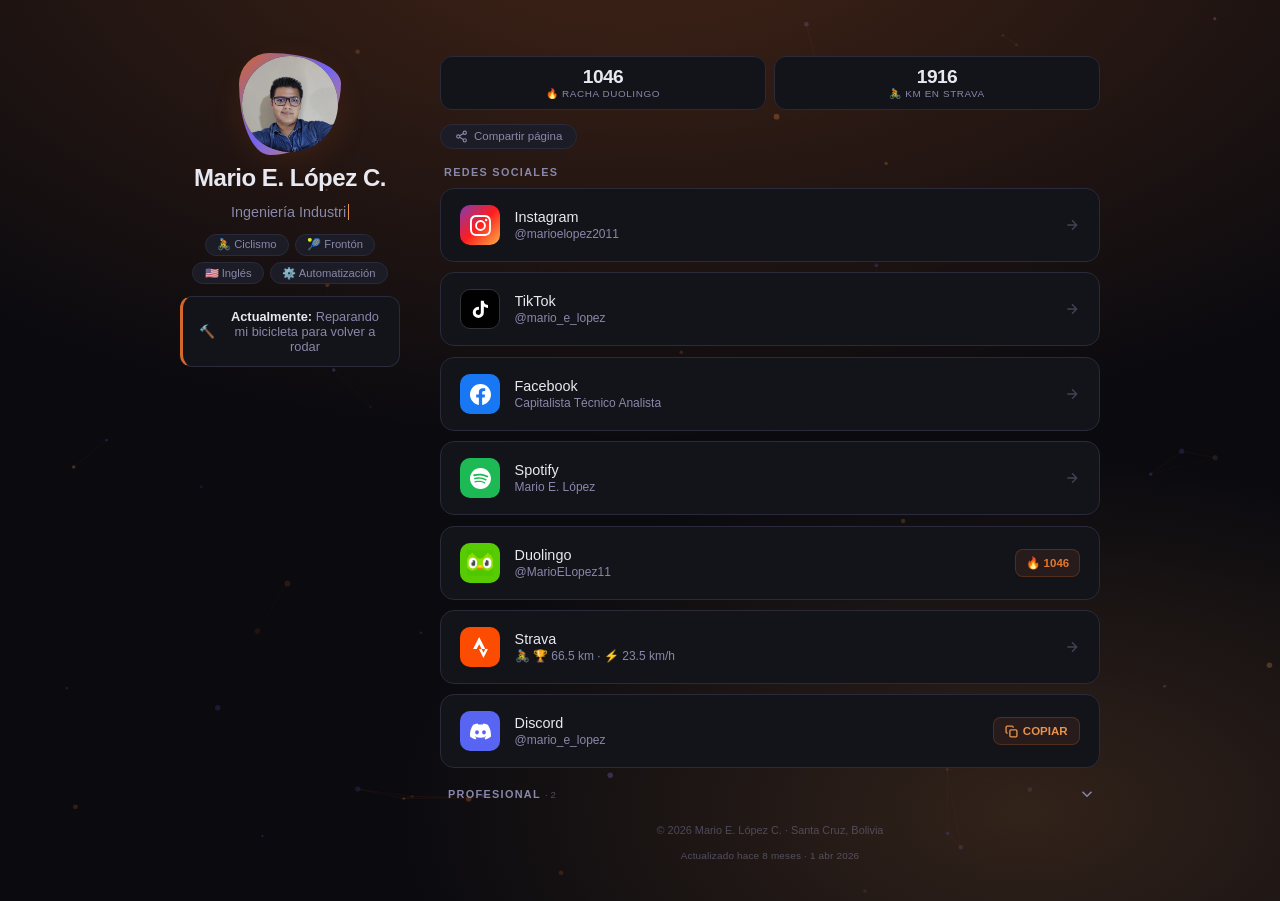
==== commit 069dbcb2: "feat: terminal easter egg, nano editor Python, 3D coin flip, mobile hero pro, Skulpt REPL" ====
--- a/index.html
+++ b/index.html
@@ -9,7 +9,9 @@
   <meta name="description" content="Mario E. López C. — Ingeniero Industrial en Santa Cruz, Bolivia. Automatización, análisis de datos y más.">
   <meta property="og:title" content="Mario E. López C.">
   <meta property="og:description" content="Ingeniero Industrial · Santa Cruz, Bolivia">
-  <meta property="og:image" content="https://marioelopez.github.io/FOTO_PERFIL.jpg">
+  <meta property="og:image" content="https://marioelopez.github.io/og-image.png">
+  <meta property="og:image:width" content="1200">
+  <meta property="og:image:height" content="630">
   <meta property="og:url" content="https://marioelopez.github.io">
   <meta property="og:type" content="website">
   <meta name="twitter:card" content="summary">
@@ -17,7 +19,45 @@
   <!-- Seguridad: Content Security Policy -->
   <meta http-equiv="Content-Security-Policy" content="default-src 'self'; script-src 'self' 'unsafe-inline'; style-src 'self' 'unsafe-inline' https://fonts.googleapis.com; font-src https://fonts.gstatic.com; img-src 'self' data:; connect-src 'self'">
 
+  <!-- Datos estructurados para Google (Knowledge Panel) -->
+  <script type="application/ld+json">
+  {
+    "@context": "https://schema.org",
+    "@type": "Person",
+    "name": "Mario Eduardo López Cáceres",
+    "alternateName": "Mario E. López C.",
+    "jobTitle": "Ingeniero Industrial",
+    "description": "Ingeniero Industrial especializado en gestión de producción, análisis de datos y automatización. Santa Cruz de la Sierra, Bolivia.",
+    "url": "https://marioelopez.github.io",
+    "image": "https://marioelopez.github.io/FOTO_PERFIL.webp",
+    "sameAs": [
+      "https://www.linkedin.com/in/marioelopezc/",
+      "https://github.com/MarioELopez",
+      "https://www.instagram.com/marioelopez2011"
+    ],
+    "address": {
+      "@type": "PostalAddress",
+      "addressLocality": "Santa Cruz de la Sierra",
+      "addressCountry": "BO"
+    },
+    "alumniOf": {
+      "@type": "CollegeOrUniversity",
+      "name": "Universidad Autónoma Gabriel René Moreno",
+      "alternateName": "UAGRM"
+    },
+    "knowsAbout": ["Ingeniería Industrial", "Análisis de datos", "Python", "Power BI", "Lean Manufacturing", "Automatización"]
+  }
+  </script>
+
   <!-- Favicon SVG con iniciales -->
+  <!-- PWA -->
+  <link rel="manifest" href="manifest.json">
+  <meta name="theme-color" content="#d4682a">
+  <meta name="mobile-web-app-capable" content="yes">
+  <meta name="apple-mobile-web-app-capable" content="yes">
+  <meta name="apple-mobile-web-app-status-bar-style" content="black-translucent">
+  <meta name="apple-mobile-web-app-title" content="Mario E. López">
+
   <link rel="icon" type="image/svg+xml" href="data:image/svg+xml,%3Csvg xmlns='http://www.w3.org/2000/svg' viewBox='0 0 32 32'%3E%3Ccircle cx='16' cy='16' r='16' fill='%23d4682a'/%3E%3Ctext x='16' y='22' font-family='Inter,Arial,sans-serif' font-size='18' font-weight='700' fill='%230a0a0f' text-anchor='middle'%3EM%3C/text%3E%3C/svg%3E">
   <link rel="preconnect" href="https://fonts.googleapis.com">
   <link href="https://fonts.googleapis.com/css2?family=Inter:wght@300;400;500;600;700&display=swap" rel="stylesheet">
@@ -49,6 +89,15 @@
       animation: fadeUp 0.5s ease forwards;
     }
 
+    @keyframes fadeUpCard {
+      from { opacity: 0; transform: translateY(18px) rotate(-1.2deg); }
+      to   { opacity: 1; transform: translateY(0)    rotate(0deg); }
+    }
+    .fade-up-card {
+      opacity: 0;
+      animation: fadeUpCard 0.5s ease forwards;
+    }
+
     body {
       background: var(--bg);
       color: var(--text);
@@ -86,45 +135,32 @@
     /* ── MODE TOGGLE ── */
     .mode-toggle {
       position: fixed;
-      top: 0.75rem;
-      right: 0.75rem;
+      top: 0.75rem; right: 0.75rem;
       z-index: 100;
-      display: flex;
-      align-items: center;
-      gap: 0.45rem;
-      background: var(--surface);
-      border: 1px solid var(--border);
-      border-radius: 999px;
-      padding: 0.35rem 0.8rem;
-      cursor: pointer;
-      transition: border-color 0.25s, background 0.25s;
-      -webkit-tap-highlight-color: transparent;
-      user-select: none;
-      opacity: 0;
-      animation: fadeUp 0.4s ease 0.3s forwards;
-    }
-    .mode-toggle:hover { border-color: var(--orange); background: var(--surface2); }
-
-    .toggle-track {
-      width: 28px; height: 16px;
-      background: var(--surface2); border: 1px solid var(--border);
-      border-radius: 999px; position: relative;
-      transition: background 0.25s, border-color 0.25s; flex-shrink: 0;
-    }
-    .toggle-track.active { background: rgba(212,104,42,0.3); border-color: var(--orange); }
-
-    .toggle-knob {
-      width: 12px; height: 12px; background: var(--text-muted);
-      border-radius: 50%; position: absolute; top: 1px; left: 1px;
-      transition: transform 0.25s, background 0.25s;
-    }
-    .toggle-track.active .toggle-knob { transform: translateX(12px); background: var(--orange); }
-
-    .toggle-label {
-      font-size: 0.68rem; font-weight: 600; color: var(--text-muted);
-      letter-spacing: 0.03em; transition: color 0.25s; white-space: nowrap;
-    }
-    .mode-toggle:hover .toggle-label { color: var(--text); }
+      display: flex; align-items: center; gap: 2px;
+      background: rgba(13,13,20,0.72);
+      border: 1px solid rgba(255,255,255,0.07);
+      border-radius: 999px; padding: 3px;
+      backdrop-filter: blur(14px); -webkit-backdrop-filter: blur(14px);
+      box-shadow: 0 4px 24px rgba(0,0,0,0.4), inset 0 1px 0 rgba(255,255,255,0.05);
+      -webkit-tap-highlight-color: transparent; user-select: none;
+      opacity: 0; animation: fadeUp 0.4s ease 0.3s forwards;
+    }
+    .mode-pill {
+      padding: 0.3rem 0.9rem; border-radius: 999px; border: none;
+      font-size: 0.62rem; font-weight: 700; letter-spacing: 0.07em;
+      text-transform: uppercase;
+      cursor: pointer; white-space: nowrap;
+      background: transparent; color: rgba(136,136,170,0.65);
+      transition: background 0.25s, color 0.25s, box-shadow 0.25s;
+      font-family: 'Inter', sans-serif;
+    }
+    .mode-pill:hover { color: var(--text); }
+    .mode-pill.active {
+      background: linear-gradient(135deg, var(--orange), var(--orange2));
+      color: #fff;
+      box-shadow: 0 2px 14px rgba(212,104,42,0.45), inset 0 1px 0 rgba(255,255,255,0.15);
+    }
 
     /* ── PROFILE ── */
     .profile {
@@ -132,10 +168,31 @@
       gap: 0.75rem; text-align: center;
     }
 
+    .avatar-wrap {
+      position: relative;
+      width: 96px; height: 96px; flex-shrink: 0;
+    }
+    .avatar-wrap::before {
+      content: '';
+      position: absolute;
+      inset: -3px;
+      background: linear-gradient(135deg, var(--orange), var(--accent), var(--orange2));
+      animation: blob-morph var(--avatar-blob-duration, 6s) ease-in-out infinite;
+      z-index: 0;
+      border-radius: 30% 70% 70% 30% / 30% 30% 70% 70%;
+    }
+    @keyframes blob-morph {
+      0%,100% { border-radius: 30% 70% 70% 30% / 30% 30% 70% 70%; }
+      25%      { border-radius: 58% 42% 75% 25% / 76% 46% 54% 24%; }
+      50%      { border-radius: 50% 50% 33% 67% / 55% 27% 73% 45%; }
+      75%      { border-radius: 33% 67% 58% 42% / 63% 68% 32% 37%; }
+    }
+
     .avatar {
+      position: relative; z-index: 1;
       width: 96px; height: 96px; border-radius: 50%;
       background: var(--surface2); overflow: hidden;
-      box-shadow: 0 0 0 3px var(--surface2), 0 0 0 5px var(--border), 0 8px 32px var(--glow);
+      box-shadow: 0 8px 32px var(--orange-glow);
       flex-shrink: 0;
     }
     /* ✅ loading="eager" y fetchpriority="high" se aplican inline en el HTML del avatar */
@@ -250,7 +307,51 @@
     .cv     { background: linear-gradient(135deg, var(--accent), var(--accent2)); }
     .strava { background: #fc4c02; }
 
-    .footer { font-size: 0.68rem; color: var(--text-muted); opacity: 0.45; text-align: center; padding-bottom: 0.5rem; }
+    /* ── STATS ROW ── */
+    .stats-row {
+      width: 100%; display: flex; gap: 0.5rem; justify-content: center;
+    }
+    .stat-card {
+      flex: 1; display: flex; flex-direction: column; align-items: center;
+      gap: 0.15rem; padding: 0.6rem 0.5rem;
+      background: var(--surface); border: 1px solid var(--border); border-radius: 12px;
+      transition: border-color 0.18s;
+    }
+    .stat-card:hover { border-color: var(--orange); }
+    .stat-value {
+      font-size: clamp(1rem, 4vw, 1.2rem); font-weight: 700;
+      color: var(--text); letter-spacing: -0.03em; line-height: 1;
+    }
+    .stat-label {
+      font-size: 0.62rem; color: var(--text-muted); font-weight: 500;
+      text-transform: uppercase; letter-spacing: 0.06em; white-space: nowrap;
+    }
+
+    .footer { font-size: 0.68rem; color: var(--text-muted); opacity: 0.45; text-align: center; padding-bottom: 0.25rem; }
+
+    .footer-update {
+      font-size: 0.62rem; color: var(--text-muted); opacity: 0.5;
+      text-align: center; padding-bottom: 0.5rem; letter-spacing: 0.02em;
+    }
+
+    /* ── BADGE PULSE ── */
+    .badge-dot {
+      position: relative;
+      display: inline-flex; align-items: center; justify-content: center;
+    }
+    .badge-dot::after {
+      content: '';
+      position: absolute;
+      width: 8px; height: 8px;
+      border-radius: 50%;
+      background: #e8924d;
+      animation: badge-pulse 2.2s ease-out infinite;
+      opacity: 0;
+    }
+    @keyframes badge-pulse {
+      0%   { transform: scale(1);   opacity: 0.65; }
+      100% { transform: scale(3);   opacity: 0; }
+    }
 
     /* ── SECCIÓN DESPLEGABLE ── */
     .section-toggle {
@@ -282,6 +383,7 @@
 
     @media (max-width: 480px) {
       body { padding: 1.5rem 0.75rem; padding-top: 3.5rem; }
+      .avatar-wrap { width: 78px; height: 78px; }
       .avatar { width: 78px; height: 78px; }
       .link-card { padding: 0.75rem 0.85rem; gap: 0.7rem; }
       .link-icon { width: 36px; height: 36px; border-radius: 8px; }
@@ -293,6 +395,279 @@
     @media (min-width: 768px) {
       .container { max-width: 560px; }
       .link-card { padding: 1rem 1.2rem; }
+    }
+
+    /* ── SPLIT SCREEN (desktop ambos modos) ── */
+    .split-screen { width: 100%; display: flex; flex-direction: column; gap: 1.5rem; }
+    @media (min-width: 768px) {
+      .split-screen { flex-direction: row; align-items: flex-start; gap: 2.5rem; }
+      .container:has(.split-screen) { max-width: 920px; }
+      .split-left {
+        width: 220px; flex-shrink: 0;
+        position: sticky; top: 1.5rem;
+        display: flex; flex-direction: column; align-items: center;
+        gap: 0.75rem; text-align: center;
+      }
+      .split-right {
+        flex: 1; display: flex; flex-direction: column;
+        gap: 0.65rem; min-width: 0;
+      }
+      .split-right .stats-row { justify-content: flex-start; }
+      .split-right .share-btn { align-self: flex-start; }
+    }
+
+    /* ── MOBILE SCROLL HERO ── */
+    @media (max-width: 767px) {
+      :root { --mhero-extra: 34px; }
+
+      /* Hero: ocupa casi todo el viewport para empujar links abajo */
+      .mob-hero {
+        min-height: calc(100svh - 200px);
+        display: flex; flex-direction: column;
+        align-items: center; justify-content: center;
+        gap: 0.75rem;
+        padding: 3.5rem 1rem 0.5rem;
+      }
+      /* Avatar más grande en estado hero */
+      .mob-hero .avatar-wrap {
+        width: calc(96px + var(--mhero-extra)) !important;
+        height: calc(96px + var(--mhero-extra)) !important;
+        transition: width 0.12s ease, height 0.12s ease;
+      }
+      .mob-hero .avatar {
+        width: calc(96px + var(--mhero-extra)) !important;
+        height: calc(96px + var(--mhero-extra)) !important;
+        transition: width 0.12s ease, height 0.12s ease;
+      }
+      .mob-hero .avatar-wrap::before {
+        /* Ajustar el blob al nuevo tamaño */
+        inset: -3px;
+      }
+      /* Peeking card borrosa */
+      .mob-peek-blur {
+        filter: blur(5px);
+        opacity: 0.5;
+        pointer-events: none;
+        user-select: none;
+        transition: filter 0.35s ease, opacity 0.35s ease;
+      }
+    }
+
+    /* ── MOBILE: fix hover stuck + estado activo táctil ── */
+    @media (hover: none) {
+      .link-card:hover {
+        transform: none !important; border-color: var(--border) !important;
+        box-shadow: none !important;
+      }
+      .link-card:hover .link-arrow { opacity: 0.4; transform: none; }
+      .link-card:active {
+        transform: scale(0.97) !important;
+        border-color: rgba(212,104,42,0.5) !important;
+        opacity: 0.88; transition: transform 0.08s, opacity 0.08s !important;
+      }
+    }
+
+    /* ── SKELETON LOADING ── */
+    .skeleton-val {
+      display: inline-block; min-width: 2.4rem; height: 1.1em;
+      background: linear-gradient(90deg, var(--surface2) 25%, var(--border) 50%, var(--surface2) 75%);
+      background-size: 200% 100%;
+      animation: skeleton-shine 1.4s infinite;
+      border-radius: 4px; vertical-align: middle;
+    }
+    @keyframes skeleton-shine {
+      0%   { background-position: 200% 0; }
+      100% { background-position: -200% 0; }
+    }
+
+    /* ── TOAST ── */
+    .toast-msg {
+      position: fixed; bottom: 1.5rem; left: 50%;
+      transform: translateX(-50%) translateY(20px);
+      background: rgba(13,13,20,0.92); border: 1px solid rgba(212,104,42,0.4);
+      border-radius: 999px; padding: 0.55rem 1.2rem;
+      font-size: 0.8rem; font-weight: 600; color: var(--text);
+      backdrop-filter: blur(14px); -webkit-backdrop-filter: blur(14px);
+      box-shadow: 0 4px 24px rgba(0,0,0,0.45);
+      z-index: 9998; pointer-events: none;
+      opacity: 0; transition: opacity 0.25s ease, transform 0.25s ease;
+    }
+    .toast-msg.visible { opacity: 1; transform: translateX(-50%) translateY(0); }
+
+    /* ── AVATAR FLIP (3D coin-flip) ── */
+    .avatar-wrap { perspective: 600px; }
+    .avatar-flip-inner {
+      width: 100%; height: 100%;
+      position: relative;
+      transform-style: preserve-3d;
+      transition: transform 0.38s cubic-bezier(0.4, 0, 0.2, 1);
+    }
+    .avatar-flip-inner.flipped { transform: rotateY(180deg); }
+    .avatar-face, .avatar-back {
+      position: absolute; inset: 0;
+      backface-visibility: hidden;
+      -webkit-backface-visibility: hidden;
+      border-radius: 50%;
+      overflow: hidden;
+    }
+    .avatar-back { transform: rotateY(180deg); }
+    .avatar-age {
+      display: flex; flex-direction: column; align-items: center; justify-content: center;
+      height: 100%; width: 100%; border-radius: 50%;
+      background: radial-gradient(circle at 40% 35%, #2a1a00 0%, #0a0a0f 100%);
+      border: 2px solid var(--orange);
+      box-shadow: 0 0 24px rgba(212,104,42,0.35), inset 0 0 20px rgba(212,104,42,0.08);
+    }
+    .avatar-age .age-n {
+      font-size: 2.4rem; font-weight: 800; line-height: 1;
+      background: linear-gradient(135deg, #ffd280 0%, var(--orange) 50%, #c0440a 100%);
+      -webkit-background-clip: text; -webkit-text-fill-color: transparent;
+      background-clip: text;
+      filter: drop-shadow(0 0 8px rgba(212,104,42,0.6));
+    }
+    .avatar-age .age-l {
+      font-size: 0.58rem; color: rgba(212,104,42,0.7);
+      text-transform: uppercase; letter-spacing: 0.14em; margin-top: 3px;
+    }
+    .avatar-age .age-emoji { font-size: 0.9rem; margin-bottom: 2px; }
+
+    /* ── LIGHTBOX ── */
+    .lightbox {
+      position: fixed; inset: 0; z-index: 9999;
+      background: rgba(0,0,0,0.85); backdrop-filter: blur(8px); -webkit-backdrop-filter: blur(8px);
+      display: flex; align-items: center; justify-content: center; cursor: pointer;
+      opacity: 0; transition: opacity 0.2s ease;
+    }
+    .lightbox.lb-visible { opacity: 1; }
+    .lightbox-img {
+      width: min(280px,90vw); height: min(280px,90vw);
+      border-radius: 50%; object-fit: cover; object-position: 28% 15%;
+      box-shadow: 0 8px 48px rgba(0,0,0,0.6);
+      transform: scale(0.82); transition: transform 0.25s ease;
+    }
+    .lightbox.lb-visible .lightbox-img { transform: scale(1); }
+
+    /* ── VISITED CARD OVERLAY ── */
+    .visited-overlay {
+      position: absolute; inset: 0; border-radius: 14px;
+      background: rgba(0,0,0,0.16); pointer-events: none; z-index: 2;
+    }
+
+    /* ── GLITCH (terminal easter egg) ── */
+    @keyframes glitch-kf {
+      0%,100% { transform: none; filter: none; }
+      8%   { transform: skew(-5deg) translateX(-4px); filter: invert(1); }
+      16%  { transform: skew(3deg) translateX(5px); filter: hue-rotate(90deg) saturate(4); }
+      24%  { transform: none; filter: brightness(2); }
+      32%  { transform: skew(-2deg) translateX(-2px); filter: hue-rotate(200deg); }
+      40%  { transform: none; filter: none; }
+    }
+    .glitch-fx { animation: glitch-kf 0.4s ease forwards; }
+
+    /* ── TERMINAL ── */
+    #ml-terminal {
+      /* default theme vars */
+      --t-bg:  #0d1117;
+      --t-txt: #00e676;
+      --t-th:  #ffbd2e;
+      --t-tc:  #64b5f6;
+      --t-tp:  #e8924d;
+      --t-te:  #ff5f56;
+      --t-ts:  #666;
+      position: fixed; inset: 0; z-index: 9999;
+      background: var(--t-bg);
+      display: flex; flex-direction: column;
+      font-family: 'Courier New', Courier, monospace;
+      opacity: 0; pointer-events: none;
+      transition: opacity 0.25s ease, background 0.4s ease, color 0.4s ease;
+    }
+    #ml-terminal.t-open { opacity: 1; pointer-events: all; }
+    #t-bar {
+      display: flex; align-items: center; gap: 6px;
+      background: rgba(0,0,0,0.35); border-bottom: 1px solid rgba(255,255,255,0.06);
+      padding: 0.6rem 1rem; flex-shrink: 0;
+    }
+    #t-bar .t-title { flex: 1; text-align: center; font-size: 0.68rem; color: var(--t-ts); letter-spacing: 0.06em; }
+    .t-dot { width: 12px; height: 12px; border-radius: 50%; cursor: pointer; flex-shrink: 0; }
+    .td-r { background: #ff5f56; } .td-y { background: #ffbd2e; } .td-g { background: #27c93f; }
+    #t-out {
+      flex: 1; overflow-y: auto; padding: 0.85rem 1rem;
+      color: var(--t-txt); font-size: clamp(0.68rem,2.5vw,0.8rem);
+      line-height: 1.65; white-space: pre-wrap; word-break: break-all;
+      transition: color 0.4s ease;
+    }
+    #t-out .tp { color: var(--t-tp); } /* prompt */
+    #t-out .ts { color: var(--t-ts); } /* system */
+    #t-out .te { color: var(--t-te); } /* error */
+    #t-out .th { color: var(--t-th); } /* highlight */
+    #t-out .tc { color: var(--t-tc); } /* comment/info */
+    #t-in-row {
+      display: flex; align-items: center; gap: 0.4rem;
+      border-top: 1px solid rgba(255,255,255,0.06); padding: 0.6rem 1rem; flex-shrink: 0;
+    }
+    #t-prompt { color: var(--t-tp); font-size: 0.78rem; white-space: nowrap; flex-shrink: 0; }
+    #t-input {
+      flex: 1; background: none; border: none; outline: none;
+      color: var(--t-txt); font-family: inherit; font-size: 0.78rem; caret-color: var(--t-txt);
+      transition: color 0.4s ease;
+    }
+
+    /* ── PYTHON EDITOR MODAL (nano) ── */
+    #py-editor {
+      position: fixed; inset: 0; z-index: 10000;
+      background: #0d1117;
+      display: flex; flex-direction: column;
+      font-family: 'Courier New', Courier, monospace;
+      opacity: 0; pointer-events: none;
+      transition: opacity 0.2s ease;
+    }
+    #py-editor.open { opacity: 1; pointer-events: all; }
+    #py-editor-bar {
+      display: flex; align-items: center; gap: 0.4rem; flex-wrap: wrap;
+      background: #161b22; border-bottom: 1px solid #30363d;
+      padding: 0.45rem 0.8rem; flex-shrink: 0;
+    }
+    #py-editor-title {
+      flex: 1; min-width: 100px;
+      color: #8b949e; font-size: 0.72rem; letter-spacing: 0.04em;
+    }
+    .py-ed-btn {
+      padding: 0.22rem 0.65rem; border-radius: 5px; border: none;
+      font-family: inherit; font-size: 0.68rem; cursor: pointer;
+      transition: filter 0.15s; white-space: nowrap;
+    }
+    .py-ed-btn:hover { filter: brightness(1.2); }
+    .py-ed-run   { background: #238636; color: #fff; }
+    .py-ed-save  { background: #1f6feb; color: #fff; }
+    .py-ed-dl    { background: transparent; color: #58a6ff; border: 1px solid #388bfd55; }
+    .py-ed-close { background: #da3633; color: #fff; }
+    #py-editor-code {
+      flex: 1; min-height: 0;
+      padding: 0.9rem 1rem; background: #0d1117;
+      color: #e6edf3; font-family: inherit; font-size: clamp(0.72rem,2.2vw,0.88rem);
+      border: none; outline: none; resize: none; line-height: 1.65;
+      tab-size: 4; -moz-tab-size: 4;
+    }
+    #py-editor-divider {
+      height: 1px; background: #30363d; flex-shrink: 0;
+    }
+    #py-editor-out-label {
+      padding: 0.2rem 1rem; background: #161b22;
+      font-size: 0.62rem; color: #58a6ff; letter-spacing: 0.05em; flex-shrink: 0;
+    }
+    #py-editor-out {
+      height: clamp(80px, 22vh, 180px);
+      overflow-y: auto; padding: 0.5rem 1rem;
+      background: #010409; color: #00e676;
+      font-size: clamp(0.65rem,2vw,0.78rem); line-height: 1.55;
+      white-space: pre-wrap; word-break: break-all; flex-shrink: 0;
+    }
+    #py-editor-out .te { color: #f85149; }
+    #py-editor-out .ts { color: #6e7681; }
+    #py-editor-status {
+      padding: 0.28rem 1rem; background: #161b22;
+      border-top: 1px solid #21262d; font-size: 0.6rem;
+      color: #6e7681; flex-shrink: 0; letter-spacing: 0.04em;
     }
   </style>
 </head>
@@ -305,7 +680,7 @@
     .noscript-msg { display: flex !important; }
   </style>
   <div class="noscript-msg" style="display:flex;flex-direction:column;align-items:center;gap:0.75rem;padding:4rem 1.5rem;text-align:center;font-family:Inter,sans-serif;color:#e8e8f0;max-width:480px;margin:0 auto;">
-    <img src="FOTO_PERFIL.jpg" alt="Mario E. López C." style="width:80px;height:80px;border-radius:50%;object-fit:cover;object-position:28% 15%;">
+    <picture><source srcset="FOTO_PERFIL.webp" type="image/webp"><img src="FOTO_PERFIL.jpg" alt="Mario E. López C." style="width:80px;height:80px;border-radius:50%;object-fit:cover;object-position:28% 15%;"></picture>
     <h1 style="font-size:1.4rem;font-weight:600;">Mario E. López C.</h1>
     <p style="color:#8888aa;font-size:0.85rem;">Ingeniero Industrial &middot; Santa Cruz, Bolivia</p>
     <p style="color:#8888aa;font-size:0.82rem;margin-top:0.5rem;">Esta página requiere JavaScript.<br>Podés encontrarme en:</p>
@@ -319,12 +694,33 @@
   </div>
 </noscript>
 
-<!-- Toggle fijo arriba derecha — solo visible en modo pro -->
-<div class="mode-toggle" id="mode-toggle" title="Cambiar modo" style="display:none">
-  <div class="toggle-track" id="toggle-track">
-    <div class="toggle-knob"></div>
+<!-- Toggle fijo arriba derecha — visible cuando entraste como pro -->
+<div class="mode-toggle" id="mode-toggle" role="group" aria-label="Cambiar modo" style="display:none">
+  <button class="mode-pill" id="pill-casual" data-mode="casual">Personal</button>
+  <button class="mode-pill" id="pill-pro"    data-mode="pro">Pro</button>
+</div>
+
+<!-- Toast notification -->
+<div class="toast-msg" id="ml-toast" role="status" aria-live="polite"></div>
+
+<!-- Lightbox para foto de perfil -->
+<div class="lightbox" id="ml-lightbox" role="dialog" aria-modal="true" aria-label="Foto de perfil ampliada">
+  <img class="lightbox-img" src="FOTO_PERFIL.webp" alt="Mario E. López C." loading="lazy">
+</div>
+
+<!-- Terminal Easter Egg -->
+<div id="ml-terminal" role="dialog" aria-modal="true" aria-label="Terminal">
+  <div id="t-bar">
+    <span class="t-dot td-r" id="t-close" title="Cerrar"></span>
+    <span class="t-dot td-y"></span>
+    <span class="t-dot td-g"></span>
+    <span class="t-title">mario@portfolio ~ bash</span>
   </div>
-  <span class="toggle-label">Modo Profesional</span>
+  <div id="t-out"></div>
+  <div id="t-in-row">
+    <span id="t-prompt">mario@portfolio:~$ </span>
+    <input id="t-input" type="text" autocomplete="off" autocorrect="off" autocapitalize="off" spellcheck="false" aria-label="Comando">
+  </div>
 </div>
 
 <div class="container" id="app"></div>
@@ -338,7 +734,94 @@
 }
 
 var currentMode = getMode();
-var enteredAsPro = (currentMode === 'pro');
+if (currentMode === 'pro') sessionStorage.setItem('proSession', '1');
+var enteredAsPro = (currentMode === 'pro') || sessionStorage.getItem('proSession') === '1';
+
+// ── VISITED CARDS: inicializar ANTES de buildPage() ──────────────
+var _visited = {};
+try { _visited = JSON.parse(sessionStorage.getItem('visitedCards') || '{}'); } catch(e) {}
+// (markVisited y applyVisitedOverlay se definen más abajo pero se usan aquí vía hoisting)
+
+// Aplicar duración del blob del avatar desde config
+if (CONFIG.avatarBlobDuration) {
+  document.documentElement.style.setProperty('--avatar-blob-duration', CONFIG.avatarBlobDuration);
+}
+
+// ── TEXT SCRAMBLE (hover desktop + touch móvil) ──
+var _SCHARS = 'ABCDEFGHIJKLMNOPQRSTUVWXYZ0123456789@#!';
+var _stMap     = (typeof WeakMap !== 'undefined') ? new WeakMap() : null;
+var _activeCards = (typeof Set !== 'undefined') ? new Set() : null; // guard a nivel de card
+function _scramble(el, cb) {
+  if (_stMap && _stMap.has(el)) { clearInterval(_stMap.get(el)); }
+  var orig = el.getAttribute('data-orig') || el.textContent;
+  el.setAttribute('data-orig', orig);
+  var step = 0, total = orig.length * 2.8;
+  var iv = setInterval(function() {
+    el.textContent = orig.split('').map(function(ch, i) {
+      if (ch === ' ') return ' ';
+      if (i < Math.floor(step / 2.8)) return orig[i];
+      return _SCHARS[Math.floor(Math.random() * _SCHARS.length)];
+    }).join('');
+    step++;
+    if (step > total) {
+      clearInterval(iv);
+      el.textContent = orig;
+      if (_stMap) _stMap.delete(el);
+      if (cb) cb();
+    }
+  }, 28);
+  if (_stMap) _stMap.set(el, iv);
+}
+// Desktop: mouseenter en capture — _activeCards (card-level) evita doble disparo
+document.addEventListener('mouseenter', function(e) {
+  if (!window.matchMedia('(hover: hover)').matches) return;
+  var card = e.target.closest('.link-card');
+  if (!card) return;
+  if (_activeCards && _activeCards.has(card)) return; // ya activo para esta card
+  if (_activeCards) _activeCards.add(card);
+  var nameEl = card.querySelector('.link-name');
+  if (nameEl) _scramble(nameEl);
+}, true);
+// Desktop: mouseleave limpia el guard cuando el mouse sale realmente de la card
+document.addEventListener('mouseleave', function(e) {
+  var card = e.target.closest('.link-card');
+  if (!card) return;
+  // Verificar que el relatedTarget esté fuera de la card
+  if (e.relatedTarget && card.contains(e.relatedTarget)) return;
+  if (_activeCards) _activeCards.delete(card);
+}, true);
+// Móvil: touchstart dispara scramble
+document.addEventListener('touchstart', function(e) {
+  var card = e.target.closest('.link-card');
+  if (!card) return;
+  var nameEl = card.querySelector('.link-name');
+  if (nameEl) _scramble(nameEl);
+}, { passive: true });
+
+// ── TYPEWRITER en tagline ──
+var _twIv = null;
+function typewriterEffect() {
+  if (_twIv) { clearInterval(_twIv); _twIv = null; }
+  var el = document.getElementById('tagline-el');
+  if (!el) return;
+  var text = el.getAttribute('data-tw') || el.textContent;
+  el.setAttribute('data-tw', text);
+  el.textContent = '';
+  el.style.borderRight = '1.5px solid var(--orange2)';
+  el.style.paddingRight = '2px';
+  var i = 0;
+  _twIv = setInterval(function() {
+    if (i < text.length) {
+      el.textContent += text.charAt(i);
+      i++;
+    } else {
+      clearInterval(_twIv); _twIv = null;
+      setTimeout(function() {
+        if (el.parentNode) { el.style.borderRight = ''; el.style.paddingRight = ''; }
+      }, 800);
+    }
+  }, 34);
+}
 
 function getModeConfig() {
   return CONFIG.modos[currentMode];
@@ -347,16 +830,12 @@
 // ── ACTUALIZAR TOGGLE VISUAL ──
 function updateToggleUI() {
   var toggle = document.getElementById('mode-toggle');
-  var track  = document.getElementById('toggle-track');
-  if (!toggle || !track) return;
-  if (currentMode === 'pro') {
-    toggle.style.display = 'flex';
-    track.classList.add('active');
-  } else if (enteredAsPro) {
-    toggle.style.display = 'flex';
-    track.classList.remove('active');
-  } else {
-    toggle.style.display = 'none';
+  if (!toggle) return;
+  toggle.style.display = enteredAsPro ? 'flex' : 'none';
+  var pills = toggle.querySelectorAll('.mode-pill');
+  for (var i = 0; i < pills.length; i++) {
+    pills[i].classList.toggle('active', pills[i].getAttribute('data-mode') === currentMode);
+    pills[i].setAttribute('aria-pressed', pills[i].getAttribute('data-mode') === currentMode ? 'true' : 'false');
   }
 }
 
@@ -412,7 +891,7 @@
   if (modo.badge) {
     badgeHTML =
       '<span class="badge fade-up" style="animation-delay:0.4s">' +
-        '<svg width="8" height="8" viewBox="0 0 8 8" fill="currentColor"><circle cx="4" cy="4" r="4"/></svg> ' +
+        '<span class="badge-dot"><svg width="8" height="8" viewBox="0 0 8 8" fill="currentColor"><circle cx="4" cy="4" r="4"/></svg></span> ' +
         modo.badge +
       '</span>';
   }
@@ -420,7 +899,7 @@
   var actualmenteHTML = '';
   if (modo.actualmente) {
     actualmenteHTML =
-      '<div class="actualmente fade-up" style="animation-delay:0.42s">' +
+      '<div class="actualmente fade-up" id="actualmente-el" style="animation-delay:0.42s">' +
         '<span>\uD83D\uDD28</span>' +
         '<span><strong>Actualmente:</strong> ' + modo.actualmente + '</span>' +
       '</div>';
@@ -431,29 +910,68 @@
     descripcionHTML = '<p class="descripcion fade-up" style="animation-delay:0.28s">' + modo.descripcion + '</p>';
   }
 
-  app.innerHTML =
-    '<div class="profile">' +
-      '<div class="avatar fade-up" style="animation-delay:0.05s">' +
-        // ✅ fetchpriority="high" y loading="eager" para priorizar carga del LCP
-        '<img src="FOTO_PERFIL.jpg" alt="Mario E. L\u00f3pez C." loading="eager" fetchpriority="high">' +
+  var isSplit = window.innerWidth >= 768;
+
+  var _avatarHTML =
+    '<div class="avatar-wrap fade-up" style="animation-delay:0.05s">' +
+      '<div class="avatar">' +
+        '<picture>' +
+          '<source srcset="FOTO_PERFIL.webp" type="image/webp">' +
+          '<img src="FOTO_PERFIL.jpg" alt="Mario E. L\u00f3pez C." loading="eager" fetchpriority="high">' +
+        '</picture>' +
       '</div>' +
-      '<h1 class="fade-up" style="animation-delay:0.15s">' + CONFIG.nombre + '</h1>' +
-      '<p class="tagline fade-up" style="animation-delay:0.22s">' + modo.tagline + '</p>' +
-      descripcionHTML +
-      skillsHTML +
-      badgeHTML +
-      '<button class="share-btn fade-up" id="share-btn" aria-label="Compartir p\u00e1gina" style="animation-delay:0.46s">' +
-        '<svg width="13" height="13" viewBox="0 0 24 24" fill="none" stroke="currentColor" stroke-width="2">' +
-          '<circle cx="18" cy="5" r="3"/><circle cx="6" cy="12" r="3"/><circle cx="18" cy="19" r="3"/>' +
-          '<line x1="8.59" y1="13.51" x2="15.42" y2="17.49"/>' +
-          '<line x1="15.41" y1="6.51" x2="8.59" y2="10.49"/>' +
-        '</svg>' +
-        '<span id="share-label">Compartir p\u00e1gina</span>' +
-      '</button>' +
-    '</div>' +
-    actualmenteHTML +
-    '<div class="links" id="links-container"></div>' +
-    '<p class="footer">\u00a9 ' + new Date().getFullYear() + ' ' + CONFIG.footer + '</p>';
+    '</div>';
+  var _nameTagHTML =
+    '<h1 class="fade-up" style="animation-delay:0.15s">' + CONFIG.nombre + '</h1>' +
+    '<p class="tagline fade-up" id="tagline-el" style="animation-delay:0.22s">' + modo.tagline + '</p>' +
+    descripcionHTML;
+  var _statsHTML =
+    '<div class="stats-row fade-up" style="animation-delay:0.44s">' +
+      '<div class="stat-card">' +
+        '<span class="stat-value" id="stat-streak"><span class="skeleton-val">&nbsp;&nbsp;&nbsp;&nbsp;</span></span>' +
+        '<span class="stat-label">\uD83D\uDD25 Racha Duolingo</span>' +
+      '</div>' +
+      '<div class="stat-card">' +
+        '<span class="stat-value" id="stat-km"><span class="skeleton-val">&nbsp;&nbsp;&nbsp;&nbsp;</span></span>' +
+        '<span class="stat-label">\uD83D\uDEB4 Km en Strava</span>' +
+      '</div>' +
+    '</div>';
+  var _shareHTML =
+    '<button class="share-btn fade-up" id="share-btn" aria-label="Compartir p\u00e1gina" style="animation-delay:0.46s">' +
+      '<svg width="13" height="13" viewBox="0 0 24 24" fill="none" stroke="currentColor" stroke-width="2">' +
+        '<circle cx="18" cy="5" r="3"/><circle cx="6" cy="12" r="3"/><circle cx="18" cy="19" r="3"/>' +
+        '<line x1="8.59" y1="13.51" x2="15.42" y2="17.49"/>' +
+        '<line x1="15.41" y1="6.51" x2="8.59" y2="10.49"/>' +
+      '</svg>' +
+      '<span id="share-label">Compartir p\u00e1gina</span>' +
+    '</button>';
+  var _footerHTML =
+    '<p class="footer">\u00a9 ' + new Date().getFullYear() + ' ' + CONFIG.footer + '</p>' +
+    '<p class="footer-update" id="last-updated"></p>';
+
+  if (isSplit) {
+    app.innerHTML =
+      '<div class="split-screen">' +
+        '<div class="split-left">' +
+          '<div class="profile">' + _avatarHTML + _nameTagHTML + skillsHTML + badgeHTML + '</div>' +
+          actualmenteHTML +
+        '</div>' +
+        '<div class="split-right">' +
+          _statsHTML + _shareHTML +
+          '<div class="links" id="links-container"></div>' +
+          _footerHTML +
+        '</div>' +
+      '</div>';
+  } else {
+    app.innerHTML =
+      '<div class="profile">' +
+        _avatarHTML + _nameTagHTML + skillsHTML + badgeHTML +
+        _statsHTML + _shareHTML +
+      '</div>' +
+      actualmenteHTML +
+      '<div class="links" id="links-container"></div>' +
+      _footerHTML;
+  }
 
   var container  = document.getElementById('links-container');
   var ordenLinks = modo.ordenLinks;
@@ -465,6 +983,19 @@
     var delay = Math.min(0.45 + idx * 0.07, MAX_DELAY);
 
     if (entry === '_profesional_toggle') {
+      // Contar cuántos links reales hay dentro de la sección colapsable
+      var proCount = 0;
+      for (var ci = idx + 1; ci < ordenLinks.length; ci++) {
+        var cEntry = ordenLinks[ci];
+        if (cEntry.startsWith('_')) break;
+        for (var cj = 0; cj < CONFIG.links.length; cj++) {
+          if (CONFIG.links[cj].id === cEntry) { proCount++; break; }
+        }
+      }
+      var countBadge = proCount > 0
+        ? ' <span style="font-size:0.6rem;opacity:0.5;font-weight:400;letter-spacing:0">· ' + proCount + '</span>'
+        : '';
+
       var toggleDiv = document.createElement('div');
       toggleDiv.className = 'section-toggle fade-up';
       toggleDiv.style.animationDelay = delay + 's';
@@ -473,7 +1004,7 @@
       toggleDiv.setAttribute('aria-expanded', 'false');
       toggleDiv.setAttribute('aria-controls', 'collapsible-profesional');
       toggleDiv.innerHTML =
-        '<p class="section-label">' + SECTION_LABELS[entry] + '</p>' +
+        '<p class="section-label">' + SECTION_LABELS[entry] + countBadge + '</p>' +
         '<svg class="section-toggle-icon" viewBox="0 0 24 24" fill="none" stroke="currentColor" stroke-width="2"><polyline points="6 9 12 15 18 9"/></svg>';
       container.appendChild(toggleDiv);
 
@@ -518,7 +1049,7 @@
     // Discord: botón de copiar usuario
     if (link.id === 'discord' && link.discordUser) {
       var dcWrapper = document.createElement('div');
-      dcWrapper.className = 'link-card fade-up';
+      dcWrapper.className = 'link-card fade-up-card';
       dcWrapper.style.animationDelay = delay + 's';
       dcWrapper.style.cursor = 'default';
       dcWrapper.setAttribute('tabindex', '0');
@@ -551,7 +1082,7 @@
     // CV con botón de descarga
     if (link.id === 'cv' && link.urlDescarga) {
       var cvWrapper = document.createElement('div');
-      cvWrapper.className = 'link-card fade-up';
+      cvWrapper.className = 'link-card fade-up-card';
       cvWrapper.style.animationDelay = delay + 's';
       cvWrapper.style.cursor = 'pointer';
       cvWrapper.setAttribute('tabindex', '0');
@@ -583,17 +1114,18 @@
 
     // Link normal
     var a = document.createElement('a');
-    a.className = 'link-card fade-up';
+    a.className = 'link-card fade-up-card';
     a.style.animationDelay = delay + 's';
     a.href = link.url;
     a.target = '_blank';
+    a.setAttribute('data-link-id', link.id);
     // ✅ rel="me" en links de identidad propia (Instagram, LinkedIn, GitHub)
     a.rel = REL_ME_IDS[link.id] ? 'noopener me' : 'noopener';
 
     var handleId  = link.id === 'strava' ? ' id="strava-handle"' : '';
     var rightHTML = ARROW;
 
-    if (link.id === 'duolingo') {
+    if (link.id === 'duolingo' && CONFIG.streakActivo !== false) {
       rightHTML = '<span class="streak-badge">\uD83D\uDD25 <span class="streak-num">0</span></span>';
     }
 
@@ -604,17 +1136,59 @@
         '<span class="link-handle"' + handleId + '>' + link.handle + '</span>' +
       '</div>' +
       rightHTML;
+
+    // Visited overlay si el usuario ya visitó este link
+    a.style.position = 'relative';
+    applyVisitedOverlay(a, link.id);
+
     container.appendChild(a);
   }
 }
 
 // ── TOGGLE DE MODO ──
-document.getElementById('mode-toggle').addEventListener('click', function() {
-  currentMode = currentMode === 'pro' ? 'casual' : 'pro';
-  window.location.hash = currentMode === 'pro' ? '#pro' : '';
-  buildPage();
-  loadStrava();
-  animateStreak();
+function switchMode(newMode) {
+  if (newMode === currentMode) return;
+  var app = document.getElementById('app');
+
+  // Fade rápido con blur (0.18s salida) — lo mínimo para evitar flash
+  app.style.transition = 'opacity 0.18s ease, filter 0.18s ease';
+  app.style.opacity = '0.08';
+  app.style.filter = 'blur(2px)';
+
+  setTimeout(function() {
+    currentMode = newMode;
+    window.location.hash = currentMode === 'pro' ? '#pro' : '';
+    buildPage(); loadStrava(); animateStreak(); loadMeta();
+
+    // ── Elementos "persistentes": quitar fade-up para que no re-animen
+    // La foto, el nombre y las stats son idénticos en ambos modos.
+    // Sin esto, el .fade-up hace que arranquen en opacity:0 y parezca que
+    // la foto se recarga desde cero.
+    var persist = ['.avatar-wrap', '.avatar', 'h1', '.stats-row'];
+    persist.forEach(function(sel) {
+      var el = document.querySelector(sel);
+      if (el) {
+        el.classList.remove('fade-up');
+        el.style.opacity = '1';
+        el.style.animation = 'none';
+      }
+    });
+
+    // Fade de entrada más lento (se nota la fluidez)
+    app.style.transition = 'opacity 0.3s ease, filter 0.3s ease';
+    requestAnimationFrame(function() {
+      app.style.opacity = '1';
+      app.style.filter = 'blur(0)';
+      setTimeout(typewriterEffect, 180);
+      // Inicializar scroll hero si aplica (casual + mobile)
+      setTimeout(initMobileScrollHero, 50);
+    });
+  }, 190);
+}
+
+document.getElementById('mode-toggle').addEventListener('click', function(e) {
+  var pill = e.target.closest('.mode-pill');
+  if (pill) switchMode(pill.getAttribute('data-mode'));
 });
 
 // ── STRAVA STATS ──
@@ -626,8 +1200,19 @@
       if (el && data.display && data.km_alltime > 0) {
         el.textContent = '\uD83D\uDEB4 ' + data.display;
       }
+      // Stat card de km — quitar skeleton y poner dato real
+      var statKm = document.getElementById('stat-km');
+      if (statKm) {
+        statKm.textContent = data.km_alltime > 0
+          ? Math.round(data.km_alltime).toLocaleString('es')
+          : '–';
+      }
     })
-    .catch(function() {});
+    .catch(function() {
+      // Si falla el fetch, quitar skeleton con guión
+      var statKm = document.getElementById('stat-km');
+      if (statKm) statKm.textContent = '–';
+    });
 }
 
 // ── CALCULAR STREAK DESDE FECHA ──
@@ -640,9 +1225,15 @@
 
 // ── CONTADOR ANIMADO DUOLINGO ──
 function animateStreak() {
+  if (CONFIG.streakActivo === false) return;
   var el = document.querySelector('.streak-num');
+  var target = calcularStreak();
+
+  // Poblar stat card de racha — quitar skeleton y poner dato real
+  var statStreak = document.getElementById('stat-streak');
+  if (statStreak) statStreak.textContent = target.toLocaleString('es');
+
   if (!el) return;
-  var target   = calcularStreak();
   var duration = 1200;
   var start    = performance.now();
   function update(now) {
@@ -656,9 +1247,118 @@
   setTimeout(function() { requestAnimationFrame(update); }, 500);
 }
 
+// ── META: ÚLTIMA ACTUALIZACIÓN ──
+function timeAgo(dateStr) {
+  var diff = Math.floor((new Date() - new Date(dateStr)) / 86400000);
+  if (diff === 0) return 'hoy';
+  if (diff === 1) return 'ayer';
+  if (diff <  7) return 'hace ' + diff + ' días';
+  if (diff < 30) return 'hace ' + Math.floor(diff / 7) + (Math.floor(diff / 7) === 1 ? ' semana' : ' semanas');
+  if (diff < 365) { var m = Math.floor(diff / 30); return 'hace ' + m + (m === 1 ? ' mes' : ' meses'); }
+  var y = Math.floor(diff / 365); return 'hace ' + y + (y === 1 ? ' año' : ' años');
+}
+
+function formatDate(dateStr) {
+  var meses = ['ene','feb','mar','abr','may','jun','jul','ago','sep','oct','nov','dic'];
+  var d = new Date(dateStr);
+  return d.getDate() + ' ' + meses[d.getMonth()] + ' ' + d.getFullYear();
+}
+
+function loadMeta() {
+  var el = document.getElementById('last-updated');
+  if (!el) return;
+
+  // Mostrar fallback desde config.js inmediatamente
+  if (CONFIG.lastUpdated) {
+    el.textContent = 'Actualizado ' + timeAgo(CONFIG.lastUpdated) + ' · ' + formatDate(CONFIG.lastUpdated);
+  }
+
+  // Intentar sobreescribir con meta.json (más preciso, generado por git/GitHub Actions)
+  fetch('./meta.json?v=' + Date.now())
+    .then(function(r) { if (!r.ok) throw new Error(); return r.json(); })
+    .then(function(data) {
+      if (!data.last_updated) return;
+      el.textContent = 'Actualizado ' + timeAgo(data.last_updated) + ' · ' + formatDate(data.last_updated);
+    })
+    .catch(function() {}); // silencioso — el fallback ya está visible
+}
+
+// ── PARTÍCULAS DE FONDO ──
+(function() {
+  var cv = document.createElement('canvas');
+  cv.style.cssText = 'position:fixed;top:0;left:0;width:100%;height:100%;z-index:-1;pointer-events:none;';
+  document.body.insertBefore(cv, document.body.firstChild);
+  var cx = cv.getContext('2d');
+  var W, H, pts;
+
+  var COLORS = [
+    'rgba(212,104,42,',   // naranja
+    'rgba(232,146,77,',   // naranja claro
+    'rgba(108,99,255,',   // violeta
+    'rgba(167,139,250,',  // violeta claro
+  ];
+
+  function init() {
+    W = cv.width  = window.innerWidth;
+    H = cv.height = window.innerHeight;
+    var N = Math.min(55, Math.floor(W * H / 14000));
+    pts = [];
+    for (var i = 0; i < N; i++) {
+      pts.push({
+        x:  Math.random() * W,
+        y:  Math.random() * H,
+        vx: (Math.random() - 0.5) * 0.35,
+        vy: (Math.random() - 0.5) * 0.35,
+        r:  Math.random() * 2 + 1,
+        c:  COLORS[Math.floor(Math.random() * COLORS.length)],
+        o:  Math.random() * 0.18 + 0.1
+      });
+    }
+  }
+
+  function draw() {
+    cx.clearRect(0, 0, W, H);
+    // Líneas entre partículas cercanas
+    for (var i = 0; i < pts.length; i++) {
+      for (var j = i + 1; j < pts.length; j++) {
+        var dx = pts[i].x - pts[j].x, dy = pts[i].y - pts[j].y;
+        var dist = Math.sqrt(dx*dx + dy*dy);
+        if (dist < 130) {
+          cx.beginPath();
+          cx.strokeStyle = 'rgba(212,104,42,' + (0.14 * (1 - dist/130)) + ')';
+          cx.lineWidth = 0.7;
+          cx.moveTo(pts[i].x, pts[i].y);
+          cx.lineTo(pts[j].x, pts[j].y);
+          cx.stroke();
+        }
+      }
+    }
+    // Puntos
+    for (var k = 0; k < pts.length; k++) {
+      var p = pts[k];
+      p.x += p.vx + (window._gyroX || 0) * 0.4;
+      p.y += p.vy + (window._gyroY || 0) * 0.4;
+      if (p.x < 0) p.x = W; if (p.x > W) p.x = 0;
+      if (p.y < 0) p.y = H; if (p.y > H) p.y = 0;
+      cx.beginPath();
+      cx.arc(p.x, p.y, p.r, 0, Math.PI * 2);
+      cx.fillStyle = p.c + p.o + ')';
+      cx.fill();
+    }
+    requestAnimationFrame(draw);
+  }
+
+  init();
+  window.addEventListener('resize', init);
+  draw();
+})();
+
 buildPage();
 loadStrava();
 animateStreak();
+loadMeta();
+setTimeout(typewriterEffect, 750);
+// initMobileScrollHero se llama desde setTimeout en su propia definición (línea ~1835)
 
 // ── DISCORD COPY (delegado) ──
 document.addEventListener('click', function(e) {
@@ -692,6 +1392,1119 @@
   ripple.addEventListener('animationend', function() { ripple.remove(); });
 });
 
+// ── SWIPE HORIZONTAL PARA CAMBIAR MODO (móvil) ──
+if (enteredAsPro) {
+  var _tx = 0, _ty = 0;
+  document.addEventListener('touchstart', function(e) {
+    _tx = e.touches[0].clientX;
+    _ty = e.touches[0].clientY;
+  }, { passive: true });
+
+  document.addEventListener('touchend', function(e) {
+    var dx = e.changedTouches[0].clientX - _tx;
+    var dy = e.changedTouches[0].clientY - _ty;
+    if (Math.abs(dx) > Math.abs(dy) && Math.abs(dx) > 55) {
+      // Swipe derecha → casual, swipe izquierda → pro
+      switchMode(dx > 0 ? 'casual' : 'pro');
+    }
+  }, { passive: true });
+}
+
+// ── TILT 3D + CURSOR MAGNÉTICO (solo desktop) ──
+if (window.matchMedia('(hover: hover) and (pointer: fine)').matches) {
+  var tiltStyle = document.createElement('style');
+  tiltStyle.textContent = '.links { perspective: 1200px; }';
+  document.head.appendChild(tiltStyle);
+
+  var _rafId = null;
+  document.addEventListener('mousemove', function(e) {
+    if (_rafId) return;
+    var mx = e.clientX, my = e.clientY;
+    _rafId = requestAnimationFrame(function() {
+      _rafId = null;
+      var cards   = document.querySelectorAll('.link-card');
+      var hovered = document.elementFromPoint(mx, my);
+      var hovCard = hovered ? hovered.closest('.link-card') : null;
+      for (var i = 0; i < cards.length; i++) {
+        var card = cards[i];
+        var rect = card.getBoundingClientRect();
+        var cx = rect.left + rect.width  / 2;
+        var cy = rect.top  + rect.height / 2;
+        if (card === hovCard) {
+          // Tilt 3D en la card bajo el cursor
+          var x = (mx - rect.left) / rect.width  - 0.5;
+          var y = (my - rect.top)  / rect.height - 0.5;
+          card.style.transform = 'translateY(-2px) rotateX(' + (-y * 6) + 'deg) rotateY(' + (x * 6) + 'deg)';
+        } else {
+          // Atracción magnética suave para cards cercanas
+          var dx = mx - cx, dy = my - cy;
+          var dist = Math.sqrt(dx * dx + dy * dy);
+          if (dist < 140) {
+            var s = (1 - dist / 140) * 0.11;
+            card.style.transform = 'translate(' + (dx * s) + 'px,' + (dy * s * 0.7) + 'px)';
+          } else {
+            card.style.transform = '';
+          }
+        }
+      }
+    });
+  });
+
+  document.addEventListener('mouseleave', function(e) {
+    var card = e.target.closest('.link-card');
+    if (card) {
+      var allCards = document.querySelectorAll('.link-card');
+      for (var i = 0; i < allCards.length; i++) allCards[i].style.transform = '';
+    }
+  }, true);
+}
+
+// ══════════════════════════════════════════════════════
+// ── TOAST NOTIFICATION ──
+// ══════════════════════════════════════════════════════
+var _toastTimer = null;
+function showToast(msg, duration) {
+  duration = duration || 2800;
+  var el = document.getElementById('ml-toast');
+  if (!el) return;
+  el.textContent = msg;
+  if (_toastTimer) clearTimeout(_toastTimer);
+  el.classList.add('visible');
+  _toastTimer = setTimeout(function() { el.classList.remove('visible'); }, duration);
+}
+
+// Mostrar toast al entrar en modo pro
+if (currentMode === 'pro' && !sessionStorage.getItem('proToastShown')) {
+  sessionStorage.setItem('proToastShown', '1');
+  setTimeout(function() { showToast('💼 Modo Profesional activo'); }, 900);
+}
+
+// ══════════════════════════════════════════════════════
+// ── HAPTIC FEEDBACK en links ──
+// ══════════════════════════════════════════════════════
+document.addEventListener('touchstart', function(e) {
+  if (e.target.closest('.link-card') && navigator.vibrate) {
+    navigator.vibrate(8);
+  }
+}, { passive: true });
+
+// ══════════════════════════════════════════════════════
+// ── VISITED CARDS (sessionStorage) ──
+// _visited se inicializa arriba del script antes de buildPage()
+// ══════════════════════════════════════════════════════
+
+function markVisited(linkId) {
+  _visited[linkId] = 1;
+  try { sessionStorage.setItem('visitedCards', JSON.stringify(_visited)); } catch(e) {}
+}
+
+function applyVisitedOverlay(card, linkId) {
+  if (!_visited[linkId]) return;
+  if (!card.querySelector('.visited-overlay')) {
+    var ov = document.createElement('div');
+    ov.className = 'visited-overlay';
+    card.style.position = 'relative';
+    card.appendChild(ov);
+  }
+}
+
+document.addEventListener('click', function(e) {
+  var card = e.target.closest('.link-card[data-link-id]');
+  if (!card) return;
+  var lid = card.getAttribute('data-link-id');
+  if (lid) markVisited(lid);
+}, true);
+
+// ══════════════════════════════════════════════════════
+// ── AVATAR: LIGHTBOX (1 tap) + COIN FLIP (2 taps) ──
+// ══════════════════════════════════════════════════════
+var _avatarTaps = 0, _avatarTimer = null, _avatarFlipped = false;
+
+function openLightbox() {
+  var lb = document.getElementById('ml-lightbox');
+  if (!lb) return;
+  lb.style.display = 'flex';
+  requestAnimationFrame(function() { lb.classList.add('lb-visible'); });
+}
+function closeLightbox() {
+  var lb = document.getElementById('ml-lightbox');
+  if (!lb) return;
+  lb.classList.remove('lb-visible');
+  setTimeout(function() { lb.style.display = 'none'; }, 220);
+}
+
+document.getElementById('ml-lightbox') && document.getElementById('ml-lightbox').addEventListener('click', closeLightbox);
+
+function doAvatarCoinFlip() {
+  var wrap = document.querySelector('.avatar-wrap');
+  if (!wrap || _avatarFlipped) return;
+  _avatarFlipped = true;
+  var avatarEl = wrap.querySelector('.avatar');
+  if (!avatarEl) return;
+
+  var age = new Date().getFullYear() - 2000; // 2000 = año de nacimiento
+
+  // Construir estructura 3D si no existe aún
+  if (!wrap.querySelector('.avatar-flip-inner')) {
+    var origHTML = avatarEl.innerHTML;
+    avatarEl.innerHTML = '';
+    var flipInner = document.createElement('div');
+    flipInner.className = 'avatar-flip-inner';
+    var face = document.createElement('div');
+    face.className = 'avatar-face';
+    face.innerHTML = origHTML;
+    var back = document.createElement('div');
+    back.className = 'avatar-back';
+    back.innerHTML = '<div class="avatar-age">'
+      + '<span class="age-emoji">🎂</span>'
+      + '<span class="age-n">' + age + '</span>'
+      + '<span class="age-l">años</span>'
+      + '</div>';
+    flipInner.appendChild(face);
+    flipInner.appendChild(back);
+    avatarEl.appendChild(flipInner);
+  } else {
+    // Actualizar edad si la estructura ya existe
+    var ageEl = wrap.querySelector('.age-n');
+    if (ageEl) ageEl.textContent = age;
+  }
+
+  var flipInner = wrap.querySelector('.avatar-flip-inner');
+  if (!flipInner) { _avatarFlipped = false; return; }
+
+  // Flip hacia atrás (lado con la edad)
+  setTimeout(function() { flipInner.classList.add('flipped'); }, 30);
+
+  // Volver al frente tras 2.5s
+  setTimeout(function() {
+    flipInner.classList.remove('flipped');
+    setTimeout(function() { _avatarFlipped = false; }, 420);
+  }, 2800);
+}
+
+document.addEventListener('click', function(e) {
+  var wrap = e.target.closest('.avatar-wrap');
+  if (!wrap) return;
+  _avatarTaps++;
+  if (_avatarTimer) clearTimeout(_avatarTimer);
+  if (_avatarTaps >= 2) {
+    _avatarTaps = 0;
+    doAvatarCoinFlip();
+  } else {
+    _avatarTimer = setTimeout(function() {
+      if (_avatarTaps === 1) openLightbox();
+      _avatarTaps = 0;
+    }, 280);
+  }
+});
+
+// ══════════════════════════════════════════════════════
+// ── GIROSCOPIO → partículas ──
+// ══════════════════════════════════════════════════════
+window._gyroX = 0; window._gyroY = 0;
+if (typeof DeviceOrientationEvent !== 'undefined') {
+  var _gyroPermission = false;
+  function _initGyro() {
+    window.addEventListener('deviceorientation', function(e) {
+      // gamma = inclinación izquierda/derecha (-90 a 90)
+      // beta  = inclinación frente/atrás (-180 a 180)
+      window._gyroX = (e.gamma || 0) / 90 * 1.2;  // normalizado -1.2 a 1.2
+      window._gyroY = Math.max(-1, Math.min(1, (e.beta  || 0) / 60));
+    }, { passive: true });
+  }
+  // iOS 13+ requiere permiso explícito
+  if (typeof DeviceOrientationEvent.requestPermission === 'function') {
+    document.addEventListener('touchend', function _reqGyro() {
+      if (_gyroPermission) return;
+      DeviceOrientationEvent.requestPermission().then(function(state) {
+        if (state === 'granted') { _gyroPermission = true; _initGyro(); }
+      }).catch(function() {});
+      document.removeEventListener('touchend', _reqGyro);
+    }, { once: true });
+  } else {
+    _initGyro();
+  }
+}
+
+// ══════════════════════════════════════════════════════
+// ── SKELETON LOADING para stats de Strava ──
+// ══════════════════════════════════════════════════════
+// Los skeleton se aplican en buildPage() vía clase .skeleton-val
+// Se remueven cuando stravaData se carga (ver fetchStrava patch abajo)
+
+// ══════════════════════════════════════════════════════
+// ── TERMINAL EASTER EGG ──
+// ══════════════════════════════════════════════════════
+var _termOpen = false;
+var _termHistory = [], _termHistIdx = -1;
+var _glitchCount = 0, _glitchTimer = null;
+var _pythonMode = false;
+
+var _termFS = {
+  'README.md':      'Mario E. López C. — Portafolio personal\nIngeniería Industrial · Santa Cruz, Bolivia\nVersión: 2.0.0-easter-egg',
+  'config.js':      '[archivo de configuración — edita este para actualizar links y datos]',
+  'FOTO_PERFIL.jpg':'[imagen binaria — no disponible en terminal 😄]',
+  'strava.json':    function() {
+    return '{\n  "km_alltime": "ver página principal",\n  "ultima_actividad": "ENFRIAMIENTO ELECTORAL",\n  "velocidad": "16.9 km/h"\n}';
+  },
+};
+
+var _sqlTables = {
+  skills: function() {
+    var skills = (CONFIG.modos[currentMode].skills || CONFIG.skills || []);
+    var rows = skills.map(function(s, i) {
+      return '| ' + String(i+1).padEnd(3) + ' | ' + s.nombre.padEnd(20) + ' | ' + s.icono + ' |';
+    });
+    return '+-----+----------------------+-------+\n| id  | nombre               | icono |\n+-----+----------------------+-------+\n' +
+      rows.join('\n') + '\n+-----+----------------------+-------+\n(' + rows.length + ' rows)';
+  },
+  redes: function() {
+    var rows = CONFIG.links.map(function(l, i) {
+      return '| ' + String(i+1).padEnd(3) + ' | ' + l.nombre.padEnd(14) + ' | ' + (l.handle||'').padEnd(24) + ' |';
+    });
+    return '+-----+----------------+--------------------------+\n| id  | red            | handle                   |\n+-----+----------------+--------------------------+\n' +
+      rows.join('\n') + '\n+-----+----------------+--------------------------+\n(' + rows.length + ' rows)';
+  },
+  perfil: function() {
+    return '+------------------+------------------------------------------+\n| campo            | valor                                    |\n+------------------+------------------------------------------+\n' +
+      '| nombre           | ' + CONFIG.nombre.padEnd(40) + ' |\n' +
+      '| tagline          | ' + (getModeConfig().tagline||'').substring(0,40).padEnd(40) + ' |\n' +
+      '| sitio            | ' + (CONFIG.siteUrl||'').padEnd(40) + ' |\n' +
+      '| modo_actual      | ' + currentMode.padEnd(40) + ' |\n' +
+      '+------------------+------------------------------------------+\n(4 rows)';
+  },
+  experiencia: function() {
+    var rows = [
+      ['1', 'Ingeniería Industrial', 'UAGRM', '2019–hoy'],
+      ['2', 'Automatización / Python', 'Autodidacta', '2021–hoy'],
+      ['3', 'Análisis de datos', 'Power BI & Excel', '2022–hoy'],
+      ['4', 'Lean Manufacturing', 'Formación universitaria', '2022–hoy'],
+      ['5', 'Dev web (portafolio)', 'Proyecto personal', '2025–hoy'],
+    ];
+    var header = '+-----+-------------------------+-------------------------+------------+\n| id  | area                    | contexto                | periodo    |\n+-----+-------------------------+-------------------------+------------+\n';
+    var r = rows.map(function(row) {
+      return '| ' + row[0].padEnd(3) + ' | ' + row[1].padEnd(23) + ' | ' + row[2].padEnd(23) + ' | ' + row[3].padEnd(10) + ' |';
+    }).join('\n');
+    return header + r + '\n+-----+-------------------------+-------------------------+------------+\n(' + rows.length + ' rows)';
+  },
+  habilidades: function() {
+    var rows = [
+      ['1', 'Python',             'Programación', '★★★★☆'],
+      ['2', 'Power BI',           'Datos',         '★★★★☆'],
+      ['3', 'Excel / VBA',        'Datos',         '★★★★★'],
+      ['4', 'Lean Manufacturing', 'Ingeniería',    '★★★★☆'],
+      ['5', 'SQL',                'Datos',         '★★★☆☆'],
+      ['6', 'HTML/CSS/JS',        'Web',           '★★★☆☆'],
+      ['7', 'Inglés',             'Idioma',        '★★★★☆'],
+      ['8', 'Git / GitHub',       'Dev',           '★★★☆☆'],
+    ];
+    var header = '+-----+--------------------+--------------+----------+\n| id  | habilidad          | categoria    | nivel    |\n+-----+--------------------+--------------+----------+\n';
+    var r = rows.map(function(row) {
+      return '| ' + row[0].padEnd(3) + ' | ' + row[1].padEnd(18) + ' | ' + row[2].padEnd(12) + ' | ' + row[3].padEnd(8) + ' |';
+    }).join('\n');
+    return header + r + '\n+-----+--------------------+--------------+----------+\n(' + rows.length + ' rows)';
+  },
+  proyectos: function() {
+    var rows = [
+      ['1', 'Portafolio personal v2', 'JS / HTML', '2026', 'https://marioelopez.github.io'],
+      ['2', 'Automatización Excel',   'Python/VBA', '2022', 'Empresa local (privado)'],
+      ['3', 'Dashboard Power BI',     'Power BI',   '2023', 'Análisis producción'],
+      ['4', 'Proyecto de grado',      'Python/IA',  '2025', 'UAGRM — en progreso'],
+    ];
+    var header = '+-----+------------------------+------------+------+-------------------------------+\n| id  | nombre                 | stack      | año  | link                          |\n+-----+------------------------+------------+------+-------------------------------+\n';
+    var r = rows.map(function(row) {
+      return '| ' + row[0].padEnd(3) + ' | ' + row[1].padEnd(22) + ' | ' + row[2].padEnd(10) + ' | ' + row[3] + ' | ' + row[4].padEnd(29) + ' |';
+    }).join('\n');
+    return header + r + '\n+-----+------------------------+------------+------+-------------------------------+\n(' + rows.length + ' rows)';
+  }
+};
+
+var _gitLog = [
+  { hash: 'a1b2c3d', msg: 'feat: nacer en Santa Cruz, Bolivia                [2000]' },
+  { hash: 'b2c3d4e', msg: 'chore: sobrevivir el colegio                       [2018]' },
+  { hash: 'c3d4e5f', msg: 'feat: iniciar Ingeniería Industrial en UAGRM       [2019]' },
+  { hash: 'd4e5f6a', msg: 'feat: aprender Python + automatización             [2021]' },
+  { hash: 'e5f6a7b', msg: 'feat: completar 1,800+ km en bici                  [2023]' },
+  { hash: 'f6a7b8c', msg: 'feat: iniciar racha Duolingo (Inglés)              [2024]' },
+  { hash: 'g7b8c9d', msg: 'wip: proyecto de grado en Ingeniería Industrial    [2025]' },
+  { hash: 'h8c9d0e', msg: 'feat: lanzar este portafolio v2 con easter eggs   [2026]' },
+];
+
+function _tPrint(html) {
+  var out = document.getElementById('t-out');
+  if (!out) return;
+  out.innerHTML += html + '\n';
+  out.scrollTop = out.scrollHeight;
+}
+
+function _tLine(text, cls) {
+  var safe = text.replace(/&/g,'&amp;').replace(/</g,'&lt;').replace(/>/g,'&gt;');
+  return '<span' + (cls ? ' class="' + cls + '"' : '') + '>' + safe + '</span>';
+}
+
+function _execCmd(raw) {
+  var cmd = raw.trim();
+  // En modo Python permitir línea vacía (señal para ejecutar bloque)
+  if (!cmd && !_pythonMode) return;
+  if (cmd) { _termHistory.unshift(cmd); _termHistIdx = -1; }
+  var promptStr = _pythonMode ? (_pyIndentDepth > 0 ? '... ' : '>>> ') : 'mario@portfolio:~$ ';
+  _tPrint(_tLine(promptStr + (cmd || ''), 'tp'));
+  // Actualizar el label visible del prompt
+  var pEl = document.getElementById('t-prompt');
+  if (pEl) pEl.textContent = promptStr;
+
+  if (_pythonMode) {
+    // Salir de Python
+    if (cmd === 'exit()' || cmd === 'quit()') {
+      _exitPythonMode();
+      return;
+    }
+
+    // Línea vacía → si hay bloque acumulado, ejecutarlo
+    if (cmd === '') {
+      if (_pyIndentDepth > 0 && _pythonBuffer.trim()) {
+        var block = _pythonBuffer;
+        _pythonBuffer = '';
+        _pyIndentDepth = 0;
+        _updatePyPrompt(0);
+        _runSkulpt(block);
+      }
+      return;
+    }
+
+    // Detectar apertura de bloque (línea termina en :)
+    var stripped = cmd.replace(/#.*$/, '').trimRight();
+    if (/:\s*$/.test(stripped)) {
+      _pyIndentDepth++;
+    }
+    // Detectar cierre de bloque por des-indentación (vuelta a col 0 sin abrir nuevo bloque)
+    else if (_pyIndentDepth > 0 && cmd.length > 0 && !/^\s/.test(cmd) && !/:\s*$/.test(stripped)) {
+      // Línea sin indentación dentro de bloque = cierre implícito → acumular y ejecutar al blank
+      // (comportamiento real de Python REPL)
+    }
+
+    _pythonBuffer += cmd + '\n';
+
+    if (_pyIndentDepth === 0) {
+      // Línea simple (sin bloque) → ejecutar de inmediato
+      var code = _pythonBuffer;
+      _pythonBuffer = '';
+      _runSkulpt(code);
+    } else {
+      // Dentro de bloque → seguir acumulando, mostrar ...
+      _updatePyPrompt(_pyIndentDepth);
+    }
+    return;
+  }
+
+  // SQL SELECT
+  if (/^select\s+/i.test(cmd)) {
+    var tableMatch = cmd.match(/from\s+(\w+)/i);
+    if (!tableMatch) { _tPrint(_tLine('ERROR: sintaxis: SELECT * FROM <tabla>', 'te')); return; }
+    var tbl = tableMatch[1].toLowerCase();
+    if (_sqlTables[tbl]) {
+      _tPrint(_tLine(_sqlTables[tbl](), 'th'));
+    } else {
+      _tPrint(_tLine('ERROR: tabla "' + tbl + '" no existe.', 'te'));
+      _tPrint(_tLine('Tablas: skills, redes, perfil, experiencia, habilidades, proyectos', 'tc'));
+    }
+    return;
+  }
+
+  switch(cmd.toLowerCase().split(' ')[0]) {
+    case 'help':
+      _tPrint(_tLine('Comandos disponibles:', 'th'));
+      _tPrint(_tLine('  help                       → esta ayuda', 'tc'));
+      _tPrint(_tLine('  ls                         → listar archivos', 'tc'));
+      _tPrint(_tLine('  cat <archivo>              → leer archivo', 'tc'));
+      _tPrint(_tLine('  whoami                     → neofetch del autor', 'tc'));
+      _tPrint(_tLine('  skills                     → ver habilidades', 'tc'));
+      _tPrint(_tLine('  git log                    → historia de vida', 'tc'));
+      _tPrint(_tLine('  git status / branch        → estado del repo', 'tc'));
+      _tPrint(_tLine('  git checkout <modo>        → cambiar a pro/casual', 'tc'));
+      _tPrint(_tLine('  SELECT * FROM <tabla>      → SQL (skills/redes/perfil/…)', 'tc'));
+      _tPrint(_tLine('  python                     → REPL Python real (Skulpt)', 'tc'));
+      _tPrint(_tLine('  nano [archivo.py]          → editor de código con output panel', 'tc'));
+      _tPrint(_tLine('  run <archivo.py>           → ejecutar archivo guardado', 'tc'));
+      _tPrint(_tLine('  reset                      → limpiar pantalla + sesión Python', 'tc'));
+      _tPrint(_tLine('  matrix                     → matrix rain 🟩', 'tc'));
+      _tPrint(_tLine('  theme <dark|hacker|amber>  → cambiar tema', 'tc'));
+      _tPrint(_tLine('  clear                      → limpiar pantalla', 'tc'));
+      _tPrint(_tLine('  exit / ESC                 → cerrar terminal', 'tc'));
+      break;
+    case 'ls':
+      var pyFiles = Object.keys(_termFS).filter(function(k) { return /\.py$/.test(k); });
+      var staticFiles = 'README.md  config.js  FOTO_PERFIL.jpg  strava.json';
+      var output = staticFiles + (pyFiles.length ? '  ' + pyFiles.join('  ') : '');
+      _tPrint(_tLine(output, 'th'));
+      if (pyFiles.length) _tPrint(_tLine('(' + pyFiles.length + ' archivo(s) Python guardado(s) en sesión)', 'ts'));
+      break;
+    case 'cat':
+      var fname = cmd.split(/\s+/).slice(1).join(' ');
+      if (!fname) { _tPrint(_tLine('uso: cat <archivo>', 'te')); break; }
+      if (_termFS[fname]) {
+        var content = typeof _termFS[fname] === 'function' ? _termFS[fname]() : _termFS[fname];
+        _tPrint(_tLine(content, ''));
+      } else {
+        _tPrint(_tLine('cat: ' + fname + ': No existe el archivo', 'te'));
+      }
+      break;
+    case 'whoami':
+      // neofetch-style
+      _tPrint(_tLine('', ''));
+      _tPrint(_tLine('        ███╗   ███╗    mario@portfolio', 'th'));
+      _tPrint(_tLine('        ████╗ ████║    ───────────────────────────────', 'th'));
+      _tPrint(_tLine('        ██╔████╔██║    OS:      Santa Cruz, Bolivia 🇧🇴', 'th'));
+      _tPrint(_tLine('        ██║╚██╔╝██║    Shell:   vida.sh v26.0', 'th'));
+      _tPrint(_tLine('        ██║ ╚═╝ ██║    Carrera: Ingeniería Industrial · UAGRM', 'th'));
+      _tPrint(_tLine('        ╚═╝     ╚═╝    Stack:   Python · Power BI · Excel · VBA', 'th'));
+      _tPrint(_tLine('                        Hobby:   🚴 ' + Math.round((new Date() - new Date('2024-01-25')) / 86400000) + ' días de Duolingo 🦉', 'th'));
+      _tPrint(_tLine('                        Activo:  proyecto de grado UAGRM [WIP]', 'th'));
+      _tPrint(_tLine('                        GitHub:  github.com/MarioELopez', 'th'));
+      _tPrint(_tLine('', ''));
+      _tPrint(_tLine('                        ■■■ dark ■■■ orange ■■■ green ■■■ muted', 'tc'));
+      _tPrint(_tLine('', ''));
+      break;
+    case 'skills':
+      var sks = (CONFIG.modos[currentMode].skills || CONFIG.skills || []);
+      _tPrint(_tLine(sks.map(function(s){ return s.icono + ' ' + s.nombre; }).join('  '), 'th'));
+      break;
+    case 'git':
+      var sub = cmd.split(/\s+/)[1] || '';
+      if (sub === 'log') {
+        _tPrint(_tLine('commit history — mario/vida.git', 'ts'));
+        _gitLog.forEach(function(c) {
+          _tPrint(_tLine('commit ' + c.hash, 'th') + ' ' + _tLine(c.msg, ''));
+        });
+      } else if (sub === 'status') {
+        _tPrint(_tLine('On branch ' + currentMode, 'th'));
+        _tPrint(_tLine('nothing to commit, working tree clean ✓', 'tc'));
+        _tPrint(_tLine('(proyecto de grado: 1 archivo sin push)', 'ts'));
+      } else if (sub === 'branch') {
+        _tPrint(_tLine('* ' + currentMode, 'th'));
+        _tPrint(_tLine('  ' + (currentMode === 'pro' ? 'casual' : 'pro'), ''));
+      } else if (sub === 'checkout') {
+        var target = cmd.split(/\s+/)[2] || '';
+        if (target === 'pro' || target === 'casual') {
+          _tPrint(_tLine("Switched to branch '" + target + "'", 'th'));
+          setTimeout(function() { closeTerminal(); switchMode(target); }, 600);
+        } else {
+          _tPrint(_tLine("error: pathspec '" + target + "' no coincide con ninguna rama conocida", 'te'));
+          _tPrint(_tLine('Ramas válidas: pro, casual', 'tc'));
+        }
+      } else {
+        _tPrint(_tLine("git: '" + sub + "' no es un comando git conocido aquí", 'te'));
+      }
+      break;
+    case 'nano':
+    case 'edit':
+    case 'vim':
+    case 'vi': {
+      var edFile = cmd.split(/\s+/).slice(1).join(' ').trim() || 'script.py';
+      if (!/\.py$/.test(edFile)) edFile += '.py';
+      if (!_skulptLoaded) {
+        _loadSkulpt(function() {});  // pre-cargar Skulpt en background
+      }
+      _openEditor(edFile);
+      _tPrint(_tLine('Abriendo editor: ' + edFile + ' (Ctrl+Enter: Run · Ctrl+S: Save · Ctrl+W: Close)', 'ts'));
+      break;
+    }
+    case 'run': {
+      var runFile = cmd.split(/\s+/).slice(1).join(' ').trim();
+      if (!runFile) { _tPrint(_tLine('uso: run <archivo.py>', 'te')); break; }
+      if (!/\.py$/.test(runFile)) runFile += '.py';
+      var src = _termFS[runFile];
+      if (!src) { _tPrint(_tLine('Error: archivo "' + runFile + '" no encontrado. Usa "ls" para ver archivos.', 'te')); break; }
+      var code = typeof src === 'function' ? src() : src;
+      _tPrint(_tLine('─── python ' + runFile + ' ───', 'ts'));
+      if (!_skulptLoaded) {
+        _loadSkulpt(function() { _runSkulpt(code); });
+        _tPrint(_tLine('Cargando Python...', 'ts'));
+      } else {
+        _runSkulpt(code);
+      }
+      break;
+    }
+    case 'reset':
+      document.getElementById('t-out').innerHTML = '';
+      _pythonBuffer  = '';
+      _pyIndentDepth = 0;
+      _pySessionCode = '';
+      _pythonMode    = false;
+      var pReset = document.getElementById('t-prompt');
+      if (pReset) pReset.textContent = 'mario@portfolio:~$ ';
+      _tPrint(_tLine('Terminal y sesión Python reiniciadas.', 'ts'));
+      break;
+    case 'matrix':
+      _runMatrix();
+      break;
+    case 'theme':
+      var themeArg = cmd.split(/\s+/)[1] || '';
+      _applyTermTheme(themeArg);
+      break;
+    case 'python':
+    case 'python3':
+      _tPrint(_tLine('Cargando Python (Skulpt)...', 'ts'));
+      _loadSkulpt(function() {
+        _pythonMode    = true;
+        _pythonBuffer  = '';
+        _pyIndentDepth = 0;
+        _pySessionCode = '';
+        var pEl4 = document.getElementById('t-prompt');
+        if (pEl4) pEl4.textContent = '>>> ';
+        _tPrint(_tLine('Python 3.11 (Skulpt) — mario@portfolio', 'ts'));
+        _tPrint(_tLine('for/while/if/def/class/listas — estado persiste en la sesión', 'tc'));
+        _tPrint(_tLine('Bloques: terminar con línea vacía · nano script.py = editor completo', 'tc'));
+        _tPrint(_tLine('exit() para salir · reset para limpiar sesión', 'tc'));
+      });
+      break;
+    case 'clear':
+      document.getElementById('t-out').innerHTML = '';
+      break;
+    case 'exit':
+    case 'quit':
+      closeTerminal();
+      break;
+    case 'sudo':
+      _tPrint(_tLine('[sudo] password for mario: ', 'tp'));
+      setTimeout(function() {
+        _tPrint(_tLine('mario is not in the sudoers file. This incident will be reported.', 'te'));
+        _tPrint(_tLine('(mentira, no hay sudoers aquí 😄)', 'ts'));
+      }, 800);
+      break;
+    default:
+      if (cmd) _tPrint(_tLine('bash: ' + cmd.split(' ')[0] + ': command not found — escribe "help"', 'te'));
+  }
+}
+
+// ── MATRIX RAIN ───────────────────────────────────────────────────────
+var _matrixRunning = false;
+function _runMatrix() {
+  if (_matrixRunning) { _tPrint(_tLine('[matrix ya está corriendo]', 'ts')); return; }
+  _matrixRunning = true;
+  var COLS = 42, ROWS = 14;
+  var chars = 'アイウエオカキクケコサシスセソタチツテトナニヌネノ0123456789MARIO'.split('');
+  var grid = [];
+  var drops = [];
+  for (var ci = 0; ci < COLS; ci++) {
+    drops[ci] = Math.floor(Math.random() * ROWS);
+    grid.push(new Array(ROWS).fill(' '));
+  }
+  var out = document.getElementById('t-out');
+  var placeholder = document.createElement('pre');
+  placeholder.className = 'matrix-block';
+  placeholder.style.cssText = 'margin:4px 0;font-size:0.7em;line-height:1.2;color:#0f0;';
+  if (out) out.appendChild(placeholder);
+  var frames = 0, maxFrames = 48;
+  var iv = setInterval(function() {
+    for (var c = 0; c < COLS; c++) {
+      for (var r = ROWS - 1; r > 0; r--) grid[c][r] = grid[c][r-1];
+      grid[c][0] = Math.random() > 0.5 ? chars[Math.floor(Math.random()*chars.length)] : ' ';
+    }
+    var lines = [];
+    for (var r = 0; r < ROWS; r++) {
+      lines.push(grid.map(function(col) { return col[r]; }).join(''));
+    }
+    placeholder.textContent = lines.join('\n');
+    if (out) out.scrollTop = out.scrollHeight;
+    frames++;
+    if (frames >= maxFrames) {
+      clearInterval(iv);
+      _matrixRunning = false;
+      placeholder.style.color = '#0f06';
+      setTimeout(function() {
+        if (placeholder.parentNode) placeholder.parentNode.removeChild(placeholder);
+        _tPrint(_tLine('[wake up, mario...]', 'ts'));
+      }, 600);
+    }
+  }, 80);
+}
+
+// ── TERMINAL THEMES ────────────────────────────────────────────────────
+var _termThemes = {
+  dark:   { '--t-bg':'#0d1117', '--t-txt':'#c9d1d9', '--t-th':'#58a6ff', '--t-tc':'#8b949e', '--t-tp':'#79c0ff', '--t-te':'#f85149', '--t-ts':'#3fb950' },
+  hacker: { '--t-bg':'#000', '--t-txt':'#00ff41', '--t-th':'#00ff41', '--t-tc':'#00cc33', '--t-tp':'#00ffaa', '--t-te':'#ff0040', '--t-ts':'#00ff41' },
+  amber:  { '--t-bg':'#1a0f00', '--t-txt':'#ffb347', '--t-th':'#ffd700', '--t-tc':'#cc8800', '--t-tp':'#ffa500', '--t-te':'#ff4444', '--t-ts':'#ffdd88' },
+};
+function _applyTermTheme(name) {
+  var theme = _termThemes[name] || null;
+  if (!theme) {
+    _tPrint(_tLine('Temas disponibles: dark · hacker · amber', 'tc'));
+    _tPrint(_tLine('uso: theme <nombre>', 'tc'));
+    return;
+  }
+  var term = document.getElementById('ml-terminal');
+  if (!term) return;
+  Object.keys(theme).forEach(function(k) { term.style.setProperty(k, theme[k]); });
+  _tPrint(_tLine('Tema "' + name + '" aplicado ✓', 'ts'));
+}
+
+// ── SKULPT (Python real) ───────────────────────────────────────────────
+var _skulptLoaded = false;
+var _skulptLoading = false;
+var _skulptQueue = [];
+var _pythonBuffer   = '';  // bloque multi-línea en curso
+var _pyIndentDepth  = 0;   // profundidad de bloque actual
+var _pySessionCode  = '';  // código acumulado en la sesión (estado persistente)
+
+// ── Helpers de prompt ─────────────────────────────────────────────
+function _updatePyPrompt(depth) {
+  var pEl = document.getElementById('t-prompt');
+  if (!pEl) return;
+  pEl.textContent = depth > 0 ? '... ' : '>>> ';
+}
+
+function _exitPythonMode() {
+  _pythonMode  = false;
+  _pythonBuffer  = '';
+  _pyIndentDepth = 0;
+  _pySessionCode = '';
+  _tPrint(_tLine('Saliendo de Python...', 'ts'));
+  var pEl = document.getElementById('t-prompt');
+  if (pEl) pEl.textContent = 'mario@portfolio:~$ ';
+}
+
+// ── Carga lazy de Skulpt desde CDN ────────────────────────────────
+function _loadSkulpt(cb) {
+  if (_skulptLoaded) { if(cb) cb(); return; }
+  if (_skulptLoading) { _skulptQueue.push(cb); return; }
+  _skulptLoading = true;
+  var s1 = document.createElement('script');
+  s1.src = 'https://cdnjs.cloudflare.com/ajax/libs/skulpt/1.2.0/skulpt.min.js';
+  s1.onload = function() {
+    var s2 = document.createElement('script');
+    s2.src = 'https://cdnjs.cloudflare.com/ajax/libs/skulpt/1.2.0/skulpt-stdlib.js';
+    s2.onload = function() {
+      _skulptLoaded = true;
+      _skulptLoading = false;
+      if (cb) cb();
+      _skulptQueue.forEach(function(fn) { if(fn) fn(); });
+      _skulptQueue = [];
+    };
+    s2.onerror = function() {
+      _tPrint(_tLine('Error cargando Skulpt stdlib', 'te'));
+      _skulptLoading = false;
+    };
+    document.head.appendChild(s2);
+  };
+  s1.onerror = function() {
+    _skulptLoading = false;
+    _tPrint(_tLine('Error cargando Skulpt. ¿Hay conexión a internet?', 'te'));
+  };
+  document.head.appendChild(s1);
+}
+
+// ── Ejecutar Python (REPL o editor) ───────────────────────────────
+// opts.editor = true  → output al panel del editor, no al terminal
+// opts.silent = true  → sin output (para re-ejecutar código de sesión)
+function _runSkulpt(code, opts) {
+  opts = opts || {};
+  if (!_skulptLoaded) { _tPrint(_tLine('Python no está listo aún...', 'ts')); return; }
+
+  function builtinRead(x) {
+    if (typeof Sk !== 'undefined' && Sk.builtinFiles && Sk.builtinFiles['files'][x])
+      return Sk.builtinFiles['files'][x];
+    throw "File not found: '" + x + "'";
+  }
+
+  // Para el REPL: ejecutar sesión previa sin output, luego el nuevo código con output
+  var fullCode = opts.editor ? code : (_pySessionCode + code);
+  var _outputActive = !opts.editor && !opts.silent ? false : true;
+  // (el output se activa después de que pasa el código viejo)
+  var _sessionLines = _pySessionCode.split('\n').length;
+  var _lineCounter = 0;
+
+  function _emitLine(text, isError) {
+    if (opts.editor) {
+      // Output al panel del editor
+      var outEl = document.getElementById('py-editor-out');
+      if (!outEl) return;
+      var span = document.createElement('span');
+      if (isError) span.className = 'te';
+      var lines = text.split('\n');
+      lines.forEach(function(ln, i) {
+        if (i === lines.length - 1 && ln === '') return;
+        var row = document.createElement('span');
+        if (isError) row.className = 'te';
+        row.textContent = ln;
+        outEl.appendChild(row);
+        outEl.appendChild(document.createTextNode('\n'));
+      });
+      outEl.scrollTop = outEl.scrollHeight;
+    } else {
+      // Output al terminal
+      var lines = text.split('\n');
+      lines.forEach(function(ln, idx) {
+        if (idx === lines.length - 1 && ln === '') return;
+        var safe = ln.replace(/&/g,'&amp;').replace(/</g,'&lt;').replace(/>/g,'&gt;');
+        _tPrint('<span' + (isError ? ' class="te"' : '') + '>' + safe + '</span>');
+      });
+    }
+  }
+
+  Sk.configure({
+    output: function(text) {
+      if (opts.silent) return;
+      if (!opts.editor && _pySessionCode) {
+        // Contar líneas para saber cuándo termina el código viejo
+        _lineCounter++;
+        if (!_outputActive && _lineCounter > _sessionLines) _outputActive = true;
+        if (!_outputActive) return;
+      }
+      _emitLine(text, false);
+    },
+    read: builtinRead,
+    execLimit: 60000,
+  });
+
+  var promise = Sk.misceval.asyncToPromise(function() {
+    return Sk.importMainWithBody('<stdin>', false, fullCode, true);
+  });
+
+  promise.then(function() {
+    if (!opts.editor && !opts.silent) {
+      _pySessionCode += code; // añadir a sesión exitosa
+    }
+    if (opts.editor) {
+      var statusEl = document.getElementById('py-editor-status');
+      if (statusEl) statusEl.textContent = '✓ Ejecutado · Ctrl+Enter: Run · Ctrl+S: Guardar · Ctrl+W: Cerrar';
+    }
+  }).catch(function(err) {
+    var msg = (err && err.toString) ? err.toString() : String(err);
+    _emitLine(msg, true);
+    if (opts.editor) {
+      var statusEl = document.getElementById('py-editor-status');
+      if (statusEl) statusEl.textContent = '✗ Error — ' + msg.split('\n')[0];
+    }
+  });
+}
+
+// ── EDITOR MODAL (nano) ────────────────────────────────────────────
+var _editorFile = 'script.py';
+
+function _createEditorDOM() {
+  if (document.getElementById('py-editor')) return;
+  var el = document.createElement('div');
+  el.id = 'py-editor';
+  el.innerHTML =
+    '<div id="py-editor-bar">' +
+      '<span id="py-editor-title">📄 script.py</span>' +
+      '<button class="py-ed-btn py-ed-run"   onclick="_runEditorCode()">▶ Run</button>' +
+      '<button class="py-ed-btn py-ed-save"  onclick="_saveEditorFile()">💾 Save</button>' +
+      '<button class="py-ed-btn py-ed-dl"    onclick="_downloadEditorFile()">⬇ Download</button>' +
+      '<button class="py-ed-btn py-ed-close" onclick="_closeEditor()">✕ Close</button>' +
+    '</div>' +
+    '<textarea id="py-editor-code" spellcheck="false" autocorrect="off" autocapitalize="off"' +
+      ' placeholder="# Escribe Python aquí..."></textarea>' +
+    '<div id="py-editor-divider"></div>' +
+    '<div id="py-editor-out-label">▸ Output</div>' +
+    '<div id="py-editor-out"></div>' +
+    '<div id="py-editor-status">Ctrl+Enter: Ejecutar &nbsp;·&nbsp; Ctrl+S: Guardar &nbsp;·&nbsp; Ctrl+W: Cerrar</div>';
+  document.body.appendChild(el);
+
+  var area = el.querySelector('#py-editor-code');
+  area.addEventListener('keydown', function(e) {
+    if ((e.ctrlKey || e.metaKey) && e.key === 'Enter') { e.preventDefault(); _runEditorCode(); }
+    else if ((e.ctrlKey || e.metaKey) && e.key === 's') { e.preventDefault(); _saveEditorFile(); }
+    else if ((e.ctrlKey || e.metaKey) && e.key === 'w') { e.preventDefault(); _closeEditor(); }
+    else if (e.key === 'Tab') {
+      e.preventDefault();
+      var s = this.selectionStart, en = this.selectionEnd;
+      this.value = this.value.substring(0, s) + '    ' + this.value.substring(en);
+      this.selectionStart = this.selectionEnd = s + 4;
+    }
+  });
+}
+
+function _openEditor(filename) {
+  _editorFile = filename || 'script.py';
+  _createEditorDOM();
+  var titleEl = document.getElementById('py-editor-title');
+  if (titleEl) titleEl.textContent = '📄 ' + _editorFile;
+  var area = document.getElementById('py-editor-code');
+  if (area) {
+    if (_termFS[_editorFile] && typeof _termFS[_editorFile] !== 'function') {
+      area.value = _termFS[_editorFile];
+    } else if (!area.value || area.value.trim() === '') {
+      area.value = '# mario@portfolio — Python Editor\n# Ctrl+Enter: Run  |  Ctrl+S: Guardar  |  Tab: Indentar\n\n';
+    }
+    setTimeout(function() {
+      area.focus();
+      area.setSelectionRange(area.value.length, area.value.length);
+    }, 80);
+  }
+  var outEl = document.getElementById('py-editor-out');
+  if (outEl) outEl.innerHTML = '';
+  var statusEl = document.getElementById('py-editor-status');
+  if (statusEl) statusEl.textContent = 'Ctrl+Enter: Ejecutar \u00b7 Ctrl+S: Guardar \u00b7 Ctrl+W: Cerrar';
+  document.getElementById('py-editor').classList.add('open');
+}
+
+function _closeEditor() {
+  var el = document.getElementById('py-editor');
+  if (el) el.classList.remove('open');
+  var inp = document.getElementById('t-input');
+  if (inp) setTimeout(function() { inp.focus(); }, 80);
+}
+
+function _saveEditorFile() {
+  var area = document.getElementById('py-editor-code');
+  if (!area) return;
+  _termFS[_editorFile] = area.value;
+  _editorStatus('✓ Guardado: ' + _editorFile);
+}
+
+function _downloadEditorFile() {
+  var area = document.getElementById('py-editor-code');
+  if (!area) return;
+  var blob = new Blob([area.value], { type: 'text/plain' });
+  var url  = URL.createObjectURL(blob);
+  var a = document.createElement('a');
+  a.href = url; a.download = _editorFile; a.click();
+  URL.revokeObjectURL(url);
+  _editorStatus('⬇ Descargado: ' + _editorFile);
+}
+
+function _runEditorCode() {
+  var area = document.getElementById('py-editor-code');
+  if (!area || !area.value.trim()) return;
+  var outEl = document.getElementById('py-editor-out');
+  if (outEl) outEl.innerHTML = '';
+  _editorStatus('⏳ Ejecutando...');
+
+  if (!_skulptLoaded) {
+    _loadSkulpt(function() { _runEditorCode(); });
+    _editorStatus('Cargando Python (~1.8 MB)...');
+    return;
+  }
+  _runSkulpt(area.value, { editor: true });
+}
+
+function _editorStatus(msg) {
+  var el = document.getElementById('py-editor-status');
+  if (!el) return;
+  el.textContent = msg;
+  setTimeout(function() {
+    if (el.textContent === msg)
+      el.textContent = 'Ctrl+Enter: Ejecutar \u00b7 Ctrl+S: Guardar \u00b7 Ctrl+W: Cerrar';
+  }, 2500);
+}
+
+function openTerminal() {
+  if (_termOpen) return;
+  _termOpen = true;
+  _glitchCount = 0;
+  var term = document.getElementById('ml-terminal');
+  if (!term) return;
+  term.classList.add('t-open');
+  var inp = document.getElementById('t-input');
+  if (inp) setTimeout(function() { inp.focus(); }, 100);
+  // Mensaje de bienvenida
+  var out = document.getElementById('t-out');
+  if (out && !out.innerHTML) {
+    _tPrint(_tLine('╔══════════════════════════════════════╗', 'th'));
+    _tPrint(_tLine('║  mario@portfolio — Terminal v1.0     ║', 'th'));
+    _tPrint(_tLine('╚══════════════════════════════════════╝', 'th'));
+    _tPrint(_tLine('Escribe "help" para ver los comandos.', 'ts'));
+    _tPrint('');
+  }
+}
+
+function closeTerminal() {
+  _termOpen      = false;
+  _pythonMode    = false;
+  _pythonBuffer  = '';
+  _pyIndentDepth = 0;
+  _pySessionCode = '';
+  var pEl3 = document.getElementById('t-prompt');
+  if (pEl3) pEl3.textContent = 'mario@portfolio:~$ ';
+  var term = document.getElementById('ml-terminal');
+  if (term) term.classList.remove('t-open');
+}
+
+// Cerrar con botón rojo y ESC
+var tClose = document.getElementById('t-close');
+if (tClose) tClose.addEventListener('click', closeTerminal);
+
+document.addEventListener('keydown', function(e) {
+  if (e.key === 'Escape') {
+    // Primero cerrar editor si está abierto, luego la terminal
+    var edEl = document.getElementById('py-editor');
+    if (edEl && edEl.classList.contains('open')) { e.preventDefault(); _closeEditor(); return; }
+    if (_termOpen) { e.preventDefault(); closeTerminal(); return; }
+  }
+  if (!_termOpen) return;
+  var inp = document.getElementById('t-input');
+  if (!inp) return;
+  if (e.key === 'Enter') {
+    _execCmd(inp.value);
+    inp.value = '';
+  } else if (e.key === 'ArrowUp') {
+    e.preventDefault();
+    _termHistIdx = Math.min(_termHistIdx + 1, _termHistory.length - 1);
+    if (_termHistory[_termHistIdx]) inp.value = _termHistory[_termHistIdx];
+  } else if (e.key === 'ArrowDown') {
+    e.preventDefault();
+    _termHistIdx = Math.max(_termHistIdx - 1, -1);
+    inp.value = _termHistIdx >= 0 ? _termHistory[_termHistIdx] : '';
+  }
+});
+
+// ── GLITCH EFFECT ──
+function triggerGlitch(callback) {
+  document.body.classList.add('glitch-fx');
+  setTimeout(function() {
+    document.body.classList.remove('glitch-fx');
+    if (callback) callback();
+  }, 420);
+}
+
+// ── TRIPLE-CLIC en chip Python → glitch × 3 → terminal ──
+var _chipClicks = 0, _chipTimer = null;
+document.addEventListener('click', function(e) {
+  // Buscar chips por texto "Python"
+  var chip = e.target.closest('.skill-chip');
+  if (!chip) return;
+  if (chip.textContent.indexOf('Python') === -1) return;
+
+  _chipClicks++;
+  if (_chipTimer) clearTimeout(_chipTimer);
+
+  if (_chipClicks >= 3) {
+    _chipClicks = 0;
+    // 3 glitches → terminal
+    triggerGlitch(function() {
+      setTimeout(function() {
+        triggerGlitch(function() {
+          setTimeout(function() {
+            triggerGlitch(openTerminal);
+          }, 180);
+        });
+      }, 180);
+    });
+  } else {
+    // Glitch parcial por cada clic
+    triggerGlitch(null);
+    _chipTimer = setTimeout(function() { _chipClicks = 0; }, 1200);
+  }
+});
+
+// ── MAGIC KEYWORDS desktop: escribir CMD/sudo/matrix en cualquier parte ──
+var _kwBuffer = '', _kwTimer = null;
+var _magicWords = ['CMD', 'sudo', 'matrix'];
+document.addEventListener('keypress', function(e) {
+  if (_termOpen) return;
+  // Solo si no hay foco en un input
+  if (document.activeElement && (document.activeElement.tagName === 'INPUT' || document.activeElement.tagName === 'TEXTAREA')) return;
+  _kwBuffer += e.key;
+  if (_kwTimer) clearTimeout(_kwTimer);
+  _kwTimer = setTimeout(function() { _kwBuffer = ''; }, 1500);
+  for (var i = 0; i < _magicWords.length; i++) {
+    if (_kwBuffer.toLowerCase().endsWith(_magicWords[i].toLowerCase())) {
+      _kwBuffer = '';
+      triggerGlitch(openTerminal);
+      break;
+    }
+  }
+});
+
+// ── SERVICE WORKER para PWA ──
+if ('serviceWorker' in navigator) {
+  window.addEventListener('load', function() {
+    navigator.serviceWorker.register('./sw.js').catch(function() {});
+  });
+}
+
+// ══════════════════════════════════════════════════════
+// ── SKELETON LOADING: parchear fetchStrava ──
+// ══════════════════════════════════════════════════════
+// Cuando buildPage genera las stat-cards, los valores de Strava usan
+// la clase .skeleton-val mientras se carga; aquí retiramos esa clase
+// cuando ya tenemos los datos. El patch se aplica en buildPage() vía
+// una función de callback que se llama después de actualizar el DOM.
+// (ver buildPage() que ya maneja stravaData inline)
+
+// ══════════════════════════════════════════════════════
+// ── MOBILE SCROLL HERO ──
+// Sólo en modo casual + pantalla pequeña.
+// Transforma el layout: foto grande centrada primero,
+// luego links peeking desde abajo, y al scroll la foto se encoge.
+// ══════════════════════════════════════════════════════
+var _mheroActive = false;
+var _mheroScrollFn = null;
+
+function initMobileScrollHero() {
+  // Limpiar listener previo si existía
+  if (_mheroScrollFn) {
+    window.removeEventListener('scroll', _mheroScrollFn, { passive: true });
+    _mheroScrollFn = null;
+  }
+  _mheroActive = false;
+
+  // Solo móvil (ambos modos)
+  if (window.innerWidth >= 768) return;
+
+  var app = document.getElementById('app');
+  if (!app) return;
+
+  // La foto grande solo aplica si el usuario está cerca del tope
+  if (window.pageYOffset > 40) return;
+
+  // ── Marcar la sección de perfil como hero ──────────────
+  var profileEl = app.querySelector('.profile');
+  if (!profileEl) return;
+
+  // Crear wrapper hero que envuelve profile + actualmente
+  var heroWrap = document.createElement('div');
+  heroWrap.className = 'mob-hero';
+  heroWrap.id = 'mob-hero-wrap';
+  profileEl.parentNode.insertBefore(heroWrap, profileEl);
+  heroWrap.appendChild(profileEl);
+  var actEl = app.querySelector('#actualmente-el');
+  if (actEl) heroWrap.appendChild(actEl);
+
+  // Mover stats y share button al inicio de los links (fuera del hero)
+  // ya que en móvil sin split, stats están dentro del .profile
+  // → dejarlos donde están en la jerarquía del DOM
+
+  // ── Blur en la 2ª tarjeta ──────────────────────────────
+  var allCards = app.querySelectorAll('.link-card');
+  var peekBlurCard = allCards[1] || null; // 2ª card = peeking blurred
+  if (peekBlurCard) peekBlurCard.classList.add('mob-peek-blur');
+
+  _mheroActive = true;
+  var peekUnblurred = false;
+
+  // ── Listener de scroll ─────────────────────────────────
+  var _raf = false;
+  _mheroScrollFn = function() {
+    if (_raf) return;
+    _raf = true;
+    requestAnimationFrame(function() {
+      _raf = false;
+      var sy = window.pageYOffset || 0;
+      var maxShrink = 140; // px de scroll hasta tamaño mínimo
+      var ratio = Math.min(sy / maxShrink, 1);
+      var extra = Math.round((1 - ratio) * 34); // 34px → 0px extra
+      document.documentElement.style.setProperty('--mhero-extra', extra + 'px');
+
+      // Revelar la 2ª tarjeta borrosa cuando empieza el scroll
+      if (!peekUnblurred && sy > 12) {
+        peekUnblurred = true;
+        if (peekBlurCard) peekBlurCard.classList.remove('mob-peek-blur');
+      }
+    });
+  };
+  window.addEventListener('scroll', _mheroScrollFn, { passive: true });
+
+  // Disparar una vez para estado inicial correcto
+  _mheroScrollFn();
+}
+
+// Arrancar hero en carga inicial
+setTimeout(initMobileScrollHero, 120);
+
+// ══════════════════════════════════════════════════════
 // ── SCROLL REVEAL ──
 var revealObserver = new IntersectionObserver(function(entries) {
   entries.forEach(function(entry) {
@@ -705,7 +2518,7 @@
 function initReveal() {
   var els = document.querySelectorAll('.link-card, .actualmente');
   for (var i = 0; i < els.length; i++) {
-    if (!els[i].classList.contains('fade-up')) {
+    if (!els[i].classList.contains('fade-up') && !els[i].classList.contains('fade-up-card')) {
       els[i].classList.add('reveal');
       els[i].style.transitionDelay = (i * 0.05) + 's';
       revealObserver.observe(els[i]);
@@ -719,7 +2532,8 @@
   var shareBtn = e.target.closest('#share-btn');
   if (!shareBtn) return;
   var shareLabel = shareBtn.querySelector('#share-label');
-  var url = CONFIG.siteUrl || window.location.href;
+  var base = CONFIG.siteUrl || window.location.origin;
+  var url  = currentMode === 'pro' ? base + '#pro' : base;
   if (navigator.share) {
     navigator.share({ title: CONFIG.nombre, url: url });
   } else {
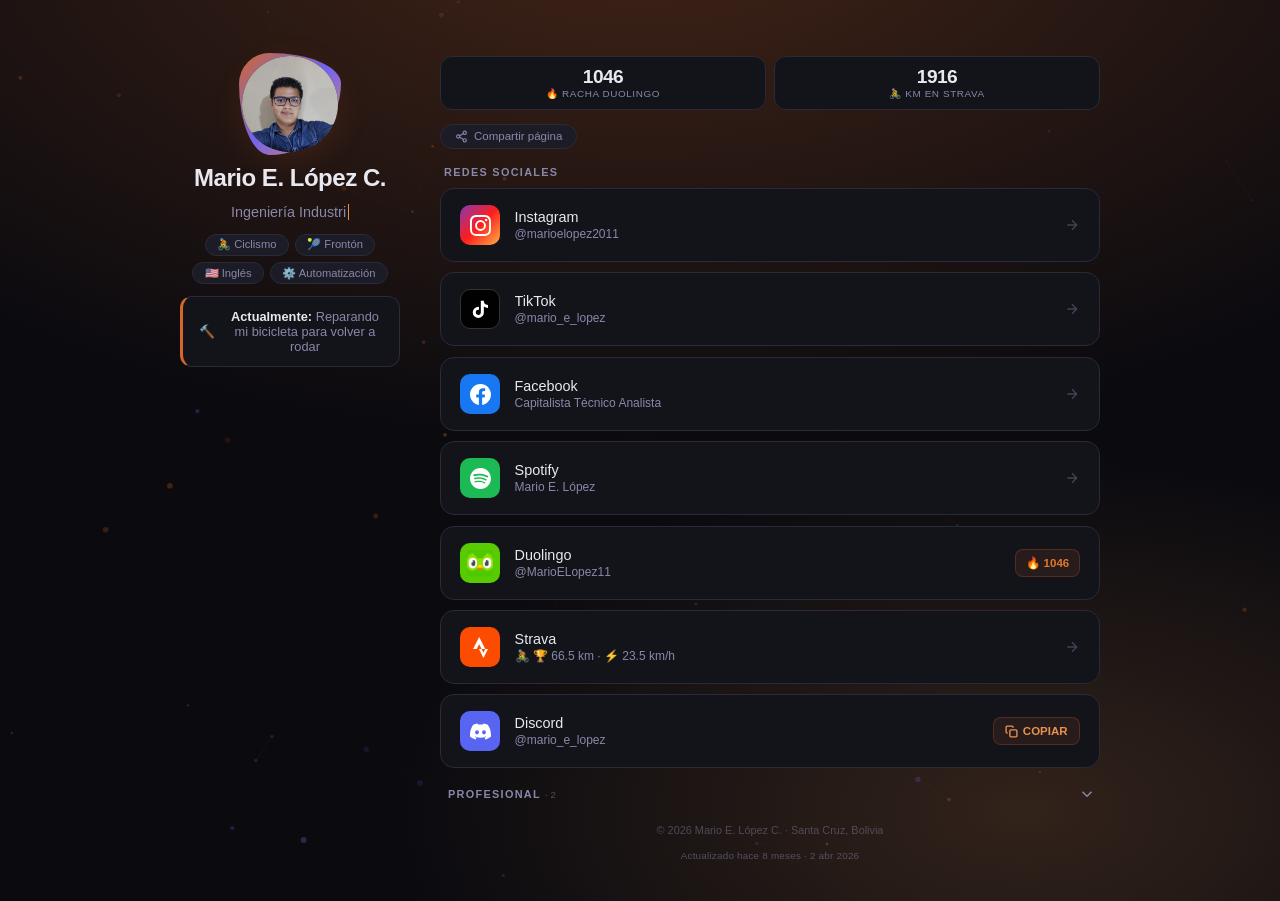
==== commit 4e71e994: "fix: lightbox overlay, visited style, python newlines, chip glitch" ====
--- a/index.html
+++ b/index.html
@@ -17,7 +17,7 @@
   <meta name="twitter:card" content="summary">
 
   <!-- Seguridad: Content Security Policy -->
-  <meta http-equiv="Content-Security-Policy" content="default-src 'self'; script-src 'self' 'unsafe-inline'; style-src 'self' 'unsafe-inline' https://fonts.googleapis.com; font-src https://fonts.gstatic.com; img-src 'self' data:; connect-src 'self'">
+  <meta http-equiv="Content-Security-Policy" content="default-src 'self'; script-src 'self' 'unsafe-inline' 'unsafe-eval' https://cdn.jsdelivr.net; style-src 'self' 'unsafe-inline' https://fonts.googleapis.com; font-src https://fonts.gstatic.com; img-src 'self' data: blob:; connect-src 'self' https://cdn.jsdelivr.net https://files.pythonhosted.org https://pypi.org; worker-src blob:;">
 
   <!-- Datos estructurados para Google (Knowledge Panel) -->
   <script type="application/ld+json">
@@ -536,9 +536,9 @@
       position: fixed; inset: 0; z-index: 9999;
       background: rgba(0,0,0,0.85); backdrop-filter: blur(8px); -webkit-backdrop-filter: blur(8px);
       display: flex; align-items: center; justify-content: center; cursor: pointer;
-      opacity: 0; transition: opacity 0.2s ease;
-    }
-    .lightbox.lb-visible { opacity: 1; }
+      opacity: 0; transition: opacity 0.2s ease; pointer-events: none;
+    }
+    .lightbox.lb-visible { opacity: 1; pointer-events: all; }
     .lightbox-img {
       width: min(280px,90vw); height: min(280px,90vw);
       border-radius: 50%; object-fit: cover; object-position: 28% 15%;
@@ -550,7 +550,16 @@
     /* ── VISITED CARD OVERLAY ── */
     .visited-overlay {
       position: absolute; inset: 0; border-radius: 14px;
-      background: rgba(0,0,0,0.16); pointer-events: none; z-index: 2;
+      background: rgba(0,0,0,0.22);
+      border: 1px solid rgba(255,255,255,0.06);
+      pointer-events: none; z-index: 2;
+      transition: opacity 0.3s ease;
+    }
+    .visited-overlay::after {
+      content: '✓';
+      position: absolute; top: 8px; right: 11px;
+      font-size: 0.7rem;
+      color: rgba(255,255,255,0.28);
     }
 
     /* ── GLITCH (terminal easter egg) ── */
@@ -668,6 +677,31 @@
       padding: 0.28rem 1rem; background: #161b22;
       border-top: 1px solid #21262d; font-size: 0.6rem;
       color: #6e7681; flex-shrink: 0; letter-spacing: 0.04em;
+    }
+
+    /* ── GLOBAL TAP HIGHLIGHT FIX ── */
+    * { -webkit-tap-highlight-color: transparent; }
+
+    /* ── TERMINAL SCROLLBAR ── */
+    #t-out::-webkit-scrollbar, #py-editor-out::-webkit-scrollbar { width: 4px; }
+    #t-out::-webkit-scrollbar-track, #py-editor-out::-webkit-scrollbar-track { background: transparent; }
+    #t-out::-webkit-scrollbar-thumb, #py-editor-out::-webkit-scrollbar-thumb { background: #2a2a2a; border-radius: 2px; }
+    #t-out::-webkit-scrollbar-thumb:hover, #py-editor-out::-webkit-scrollbar-thumb:hover { background: #444; }
+    #t-out { scrollbar-color: #2a2a2a transparent; scrollbar-width: thin; }
+
+    /* ── TERMINAL MOBILE: word-wrap & keyboard resize ── */
+    #ml-terminal { height: 100dvh; }
+    @media (max-width: 767px) {
+      #t-out { word-break: break-word; overflow-wrap: break-word; }
+      #t-out span { display: inline; white-space: pre-wrap; }
+    }
+
+    /* ── LINK-CARD: prevent text selection on click ── */
+    .link-card { user-select: none; -webkit-user-select: none; }
+
+    /* ── MOBILE CARD BLUR: smooth transition ── */
+    @media (max-width: 767px) {
+      .link-card { transition: filter 0.3s ease, opacity 0.3s ease, transform 0.18s ease, border-color 0.18s ease, box-shadow 0.18s ease; }
     }
   </style>
 </head>
@@ -1150,40 +1184,25 @@
   if (newMode === currentMode) return;
   var app = document.getElementById('app');
 
-  // Fade rápido con blur (0.18s salida) — lo mínimo para evitar flash
-  app.style.transition = 'opacity 0.18s ease, filter 0.18s ease';
-  app.style.opacity = '0.08';
-  app.style.filter = 'blur(2px)';
+  // Fade out
+  app.style.transition = 'opacity 0.2s ease, filter 0.2s ease';
+  app.style.opacity = '0';
+  app.style.filter = 'blur(3px)';
 
   setTimeout(function() {
     currentMode = newMode;
     window.location.hash = currentMode === 'pro' ? '#pro' : '';
     buildPage(); loadStrava(); animateStreak(); loadMeta();
 
-    // ── Elementos "persistentes": quitar fade-up para que no re-animen
-    // La foto, el nombre y las stats son idénticos en ambos modos.
-    // Sin esto, el .fade-up hace que arranquen en opacity:0 y parezca que
-    // la foto se recarga desde cero.
-    var persist = ['.avatar-wrap', '.avatar', 'h1', '.stats-row'];
-    persist.forEach(function(sel) {
-      var el = document.querySelector(sel);
-      if (el) {
-        el.classList.remove('fade-up');
-        el.style.opacity = '1';
-        el.style.animation = 'none';
-      }
-    });
-
-    // Fade de entrada más lento (se nota la fluidez)
-    app.style.transition = 'opacity 0.3s ease, filter 0.3s ease';
+    // Fade in — todo se reconstruye fluidamente junto
+    app.style.transition = 'opacity 0.32s ease, filter 0.32s ease';
     requestAnimationFrame(function() {
       app.style.opacity = '1';
       app.style.filter = 'blur(0)';
-      setTimeout(typewriterEffect, 180);
-      // Inicializar scroll hero si aplica (casual + mobile)
-      setTimeout(initMobileScrollHero, 50);
+      setTimeout(typewriterEffect, 200);
+      setTimeout(initMobileScrollHero, 60);
     });
-  }, 190);
+  }, 210);
 }
 
 document.getElementById('mode-toggle').addEventListener('click', function(e) {
@@ -1512,7 +1531,15 @@
   var card = e.target.closest('.link-card[data-link-id]');
   if (!card) return;
   var lid = card.getAttribute('data-link-id');
-  if (lid) markVisited(lid);
+  if (!lid) return;
+  markVisited(lid);
+  // Aplicar overlay inmediatamente (sin esperar a buildPage)
+  if (!card.querySelector('.visited-overlay')) {
+    var ov = document.createElement('div');
+    ov.className = 'visited-overlay';
+    card.style.position = 'relative';
+    card.appendChild(ov);
+  }
 }, true);
 
 // ══════════════════════════════════════════════════════
@@ -1823,7 +1850,7 @@
       _tPrint(_tLine('  git status / branch        → estado del repo', 'tc'));
       _tPrint(_tLine('  git checkout <modo>        → cambiar a pro/casual', 'tc'));
       _tPrint(_tLine('  SELECT * FROM <tabla>      → SQL (skills/redes/perfil/…)', 'tc'));
-      _tPrint(_tLine('  python                     → REPL Python real (Skulpt)', 'tc'));
+      _tPrint(_tLine('  python                     → REPL Python real (Pyodide)', 'tc'));
       _tPrint(_tLine('  nano [archivo.py]          → editor de código con output panel', 'tc'));
       _tPrint(_tLine('  run <archivo.py>           → ejecutar archivo guardado', 'tc'));
       _tPrint(_tLine('  reset                      → limpiar pantalla + sesión Python', 'tc'));
@@ -1849,22 +1876,37 @@
         _tPrint(_tLine('cat: ' + fname + ': No existe el archivo', 'te'));
       }
       break;
-    case 'whoami':
-      // neofetch-style
-      _tPrint(_tLine('', ''));
-      _tPrint(_tLine('        ███╗   ███╗    mario@portfolio', 'th'));
-      _tPrint(_tLine('        ████╗ ████║    ───────────────────────────────', 'th'));
-      _tPrint(_tLine('        ██╔████╔██║    OS:      Santa Cruz, Bolivia 🇧🇴', 'th'));
-      _tPrint(_tLine('        ██║╚██╔╝██║    Shell:   vida.sh v26.0', 'th'));
-      _tPrint(_tLine('        ██║ ╚═╝ ██║    Carrera: Ingeniería Industrial · UAGRM', 'th'));
-      _tPrint(_tLine('        ╚═╝     ╚═╝    Stack:   Python · Power BI · Excel · VBA', 'th'));
-      _tPrint(_tLine('                        Hobby:   🚴 ' + Math.round((new Date() - new Date('2024-01-25')) / 86400000) + ' días de Duolingo 🦉', 'th'));
-      _tPrint(_tLine('                        Activo:  proyecto de grado UAGRM [WIP]', 'th'));
-      _tPrint(_tLine('                        GitHub:  github.com/MarioELopez', 'th'));
-      _tPrint(_tLine('', ''));
-      _tPrint(_tLine('                        ■■■ dark ■■■ orange ■■■ green ■■■ muted', 'tc'));
-      _tPrint(_tLine('', ''));
+    case 'whoami': {
+      var _duoDays = Math.round((new Date() - new Date('2024-01-25')) / 86400000);
+      var _narrow  = window.innerWidth < 520;
+      if (_narrow) {
+        // Versión compacta para pantallas pequeñas
+        _tPrint(_tLine('mario@portfolio', 'th'));
+        _tPrint(_tLine('─────────────────────────', 'th'));
+        _tPrint(_tLine('OS:      Santa Cruz, Bolivia 🇧🇴', 'th'));
+        _tPrint(_tLine('Shell:   vida.sh v26.0', 'th'));
+        _tPrint(_tLine('Carrera: Ing. Industrial · UAGRM', 'th'));
+        _tPrint(_tLine('Stack:   Python · Power BI · Excel', 'th'));
+        _tPrint(_tLine('Duolingo: 🦉 ' + _duoDays + ' días', 'th'));
+        _tPrint(_tLine('GitHub:  MarioELopez', 'th'));
+      } else {
+        // Versión completa neofetch para pantallas más anchas
+        _tPrint(_tLine('', ''));
+        _tPrint(_tLine('   ███╗   ███╗    mario@portfolio', 'th'));
+        _tPrint(_tLine('   ████╗ ████║    ─────────────────────────────────', 'th'));
+        _tPrint(_tLine('   ██╔████╔██║    OS:      Santa Cruz, Bolivia 🇧🇴', 'th'));
+        _tPrint(_tLine('   ██║╚██╔╝██║    Shell:   vida.sh v26.0', 'th'));
+        _tPrint(_tLine('   ██║ ╚═╝ ██║    Carrera: Ing. Industrial · UAGRM', 'th'));
+        _tPrint(_tLine('   ╚═╝     ╚═╝    Stack:   Python · Power BI · Excel · VBA', 'th'));
+        _tPrint(_tLine('                  Duolingo: 🦉 ' + _duoDays + ' días de racha', 'th'));
+        _tPrint(_tLine('                  Activo:   proyecto de grado [WIP]', 'th'));
+        _tPrint(_tLine('                  GitHub:   github.com/MarioELopez', 'th'));
+        _tPrint(_tLine('', ''));
+        _tPrint(_tLine('                  ■■■ dark  ■■■ orange  ■■■ green  ■■■ muted', 'tc'));
+        _tPrint(_tLine('', ''));
+      }
       break;
+    }
     case 'skills':
       var sks = (CONFIG.modos[currentMode].skills || CONFIG.skills || []);
       _tPrint(_tLine(sks.map(function(s){ return s.icono + ' ' + s.nombre; }).join('  '), 'th'));
@@ -1952,8 +1994,8 @@
         _pySessionCode = '';
         var pEl4 = document.getElementById('t-prompt');
         if (pEl4) pEl4.textContent = '>>> ';
-        _tPrint(_tLine('Python 3.11 (Skulpt) — mario@portfolio', 'ts'));
-        _tPrint(_tLine('for/while/if/def/class/listas — estado persiste en la sesión', 'tc'));
+        _tPrint(_tLine('Python 3.12 (Pyodide) — numpy, pandas y más disponibles', 'ts'));
+        _tPrint(_tLine('Estado persiste en sesión · import pandas → se descarga automático', 'tc'));
         _tPrint(_tLine('Bloques: terminar con línea vacía · nano script.py = editor completo', 'tc'));
         _tPrint(_tLine('exit() para salir · reset para limpiar sesión', 'tc'));
       });
@@ -2064,119 +2106,137 @@
   if (pEl) pEl.textContent = 'mario@portfolio:~$ ';
 }
 
-// ── Carga lazy de Skulpt desde CDN ────────────────────────────────
-function _loadSkulpt(cb) {
-  if (_skulptLoaded) { if(cb) cb(); return; }
-  if (_skulptLoading) { _skulptQueue.push(cb); return; }
-  _skulptLoading = true;
-  var s1 = document.createElement('script');
-  s1.src = 'https://cdnjs.cloudflare.com/ajax/libs/skulpt/1.2.0/skulpt.min.js';
-  s1.onload = function() {
-    var s2 = document.createElement('script');
-    s2.src = 'https://cdnjs.cloudflare.com/ajax/libs/skulpt/1.2.0/skulpt-stdlib.js';
-    s2.onload = function() {
-      _skulptLoaded = true;
-      _skulptLoading = false;
-      if (cb) cb();
-      _skulptQueue.forEach(function(fn) { if(fn) fn(); });
-      _skulptQueue = [];
-    };
-    s2.onerror = function() {
-      _tPrint(_tLine('Error cargando Skulpt stdlib', 'te'));
-      _skulptLoading = false;
-    };
-    document.head.appendChild(s2);
+// ── Pyodide (Python real con pandas, numpy, etc.) ──────────────────
+// Sustituye a Skulpt — carga lazy desde CDN oficial
+var _pyodideReady   = false;
+var _pyodideLoading = false;
+var _pyodideInst    = null;  // instancia de pyodide
+
+// Emit output hacia terminal o editor
+function _pyEmit(text, isError, toEditor) {
+  if (toEditor) {
+    var outEl = document.getElementById('py-editor-out');
+    if (!outEl) return;
+    // Append raw text so \n characters are preserved by pre-wrap
+    if (isError) {
+      var errSpan = document.createElement('span');
+      errSpan.className = 'te';
+      errSpan.textContent = text;
+      outEl.appendChild(errSpan);
+    } else {
+      outEl.appendChild(document.createTextNode(text));
+    }
+    outEl.scrollTop = outEl.scrollHeight;
+  } else {
+    var lines = text.replace(/\n$/, '').split('\n');
+    lines.forEach(function(ln) {
+      var safe = ln.replace(/&/g,'&amp;').replace(/</g,'&lt;').replace(/>/g,'&gt;');
+      _tPrint('<span' + (isError ? ' class="te"' : '') + '>' + safe + '</span>');
+    });
+  }
+}
+
+function _loadSkulpt(cb, statusFn) {
+  // Reusamos el nombre _loadSkulpt para compatibilidad; en realidad carga Pyodide
+  if (_pyodideReady) { _skulptLoaded = true; if(cb) cb(); return; }
+  if (_pyodideLoading) { _skulptQueue.push(cb); return; }
+  _pyodideLoading = true;
+  _skulptLoading  = true;
+
+  var updateStatus = statusFn || function(msg) {
+    var el = document.getElementById('py-editor-status');
+    if (el) el.textContent = msg;
+    _tPrint(_tLine(msg, 'ts'));
   };
-  s1.onerror = function() {
-    _skulptLoading = false;
-    _tPrint(_tLine('Error cargando Skulpt. ¿Hay conexión a internet?', 'te'));
+
+  updateStatus('Cargando Pyodide (~10 MB, solo la primera vez)...');
+
+  var s = document.createElement('script');
+  s.src = 'https://cdn.jsdelivr.net/pyodide/v0.27.3/full/pyodide.js';
+  s.onload = function() {
+    loadPyodide({ indexURL: 'https://cdn.jsdelivr.net/pyodide/v0.27.3/full/' })
+      .then(function(py) {
+        _pyodideInst    = py;
+        _pyodideReady   = true;
+        _skulptLoaded   = true;
+        _pyodideLoading = false;
+        _skulptLoading  = false;
+        updateStatus('✓ Python (Pyodide) listo — pandas, numpy y más disponibles');
+        if (cb) cb();
+        _skulptQueue.forEach(function(fn) { if(fn) fn(); });
+        _skulptQueue = [];
+      })
+      .catch(function(err) {
+        _pyodideLoading = false; _skulptLoading = false;
+        updateStatus('Error iniciando Pyodide: ' + (err.message || err));
+      });
   };
-  document.head.appendChild(s1);
-}
-
-// ── Ejecutar Python (REPL o editor) ───────────────────────────────
-// opts.editor = true  → output al panel del editor, no al terminal
-// opts.silent = true  → sin output (para re-ejecutar código de sesión)
+  s.onerror = function() {
+    _pyodideLoading = false; _skulptLoading = false;
+    updateStatus('Error cargando Pyodide desde CDN. ¿Hay conexión a internet?');
+  };
+  document.head.appendChild(s);
+}
+
+// ── Ejecutar Python con Pyodide ────────────────────────────────────
+// opts.editor = true → output al panel del editor
 function _runSkulpt(code, opts) {
   opts = opts || {};
-  if (!_skulptLoaded) { _tPrint(_tLine('Python no está listo aún...', 'ts')); return; }
-
-  function builtinRead(x) {
-    if (typeof Sk !== 'undefined' && Sk.builtinFiles && Sk.builtinFiles['files'][x])
-      return Sk.builtinFiles['files'][x];
-    throw "File not found: '" + x + "'";
-  }
-
-  // Para el REPL: ejecutar sesión previa sin output, luego el nuevo código con output
-  var fullCode = opts.editor ? code : (_pySessionCode + code);
-  var _outputActive = !opts.editor && !opts.silent ? false : true;
-  // (el output se activa después de que pasa el código viejo)
-  var _sessionLines = _pySessionCode.split('\n').length;
-  var _lineCounter = 0;
-
-  function _emitLine(text, isError) {
-    if (opts.editor) {
-      // Output al panel del editor
-      var outEl = document.getElementById('py-editor-out');
-      if (!outEl) return;
-      var span = document.createElement('span');
-      if (isError) span.className = 'te';
-      var lines = text.split('\n');
-      lines.forEach(function(ln, i) {
-        if (i === lines.length - 1 && ln === '') return;
-        var row = document.createElement('span');
-        if (isError) row.className = 'te';
-        row.textContent = ln;
-        outEl.appendChild(row);
-        outEl.appendChild(document.createTextNode('\n'));
-      });
-      outEl.scrollTop = outEl.scrollHeight;
-    } else {
-      // Output al terminal
-      var lines = text.split('\n');
-      lines.forEach(function(ln, idx) {
-        if (idx === lines.length - 1 && ln === '') return;
-        var safe = ln.replace(/&/g,'&amp;').replace(/</g,'&lt;').replace(/>/g,'&gt;');
-        _tPrint('<span' + (isError ? ' class="te"' : '') + '>' + safe + '</span>');
-      });
-    }
-  }
-
-  Sk.configure({
-    output: function(text) {
-      if (opts.silent) return;
-      if (!opts.editor && _pySessionCode) {
-        // Contar líneas para saber cuándo termina el código viejo
-        _lineCounter++;
-        if (!_outputActive && _lineCounter > _sessionLines) _outputActive = true;
-        if (!_outputActive) return;
+  if (!_pyodideReady || !_pyodideInst) {
+    _tPrint(_tLine('Python no está listo aún...', 'ts'));
+    return;
+  }
+  var py = _pyodideInst;
+  var toEditor = !!opts.editor;
+
+  // Redirigir stdout y stderr
+  var stdoutBuf = [], stderrBuf = [];
+  py.setStdout({ batched: function(t) { stdoutBuf.push(t); } });
+  py.setStderr({ batched: function(t) { stderrBuf.push(t); } });
+
+  // Para el REPL, prefijar el código de sesión para estado persistente
+  var fullCode = toEditor ? code : (_pySessionCode + code);
+
+  // loadPackagesFromImports + runPythonAsync
+  py.loadPackagesFromImports(fullCode)
+    .then(function() { return py.runPythonAsync(fullCode); })
+    .then(function(result) {
+      // Flush output — para REPL suprimir el output del código viejo de sesión
+      var sessionLineCount = _pySessionCode ? _pySessionCode.split('\n').length : 0;
+      var combinedOut = stdoutBuf.join('');
+      var combinedErr = stderrBuf.join('');
+
+      if (combinedOut) _pyEmit(combinedOut, false, toEditor);
+      if (combinedErr) _pyEmit(combinedErr, true,  toEditor);
+
+      // Mostrar repr del resultado si no es None (comportamiento REPL)
+      if (!toEditor && result !== undefined && result !== null) {
+        var repr = '';
+        try { repr = py.isPyProxy(result) ? result.toString() : ''; } catch(e) {}
+        if (repr && repr !== 'None') _pyEmit(repr, false, false);
+        try { if (py.isPyProxy(result)) result.destroy(); } catch(e) {}
       }
-      _emitLine(text, false);
-    },
-    read: builtinRead,
-    execLimit: 60000,
-  });
-
-  var promise = Sk.misceval.asyncToPromise(function() {
-    return Sk.importMainWithBody('<stdin>', false, fullCode, true);
-  });
-
-  promise.then(function() {
-    if (!opts.editor && !opts.silent) {
-      _pySessionCode += code; // añadir a sesión exitosa
-    }
-    if (opts.editor) {
-      var statusEl = document.getElementById('py-editor-status');
-      if (statusEl) statusEl.textContent = '✓ Ejecutado · Ctrl+Enter: Run · Ctrl+S: Guardar · Ctrl+W: Cerrar';
-    }
-  }).catch(function(err) {
-    var msg = (err && err.toString) ? err.toString() : String(err);
-    _emitLine(msg, true);
-    if (opts.editor) {
-      var statusEl = document.getElementById('py-editor-status');
-      if (statusEl) statusEl.textContent = '✗ Error — ' + msg.split('\n')[0];
-    }
-  });
+
+      // Añadir a sesión (REPL)
+      if (!toEditor) _pySessionCode += '\n' + code;
+
+      if (toEditor) {
+        var statusEl = document.getElementById('py-editor-status');
+        if (statusEl) statusEl.textContent = '\u2713 Ejecutado \u00b7 Ctrl+Enter: Run \u00b7 Ctrl+S: Guardar \u00b7 Ctrl+W: Cerrar';
+      }
+    })
+    .catch(function(err) {
+      var combinedOut = stdoutBuf.join('');
+      var combinedErr = stderrBuf.join('');
+      if (combinedOut) _pyEmit(combinedOut, false, toEditor);
+      if (combinedErr) _pyEmit(combinedErr, true,  toEditor);
+      var msg = err.message || String(err);
+      _pyEmit(msg, true, toEditor);
+      if (toEditor) {
+        var statusEl = document.getElementById('py-editor-status');
+        if (statusEl) statusEl.textContent = '\u2717 Error \u2014 ' + msg.split('\n')[0].substring(0, 60);
+      }
+    });
 }
 
 // ── EDITOR MODAL (nano) ────────────────────────────────────────────
@@ -2319,7 +2379,30 @@
   var pEl3 = document.getElementById('t-prompt');
   if (pEl3) pEl3.textContent = 'mario@portfolio:~$ ';
   var term = document.getElementById('ml-terminal');
-  if (term) term.classList.remove('t-open');
+  if (term) {
+    term.classList.remove('t-open');
+    // Resetear tamaño manual del teclado virtual
+    term.style.height = '';
+    term.style.top    = '';
+    term.style.left   = '';
+    term.style.width  = '';
+  }
+}
+
+// ── Terminal mobile: ajustar altura cuando el teclado virtual aparece ──
+if (window.visualViewport) {
+  window.visualViewport.addEventListener('resize', function() {
+    var term = document.getElementById('ml-terminal');
+    if (!term || !_termOpen) return;
+    var vv = window.visualViewport;
+    term.style.height = vv.height + 'px';
+    term.style.top    = vv.offsetTop + 'px';
+    term.style.left   = vv.offsetLeft + 'px';
+    term.style.width  = vv.width + 'px';
+    // Hacer scroll al input para que sea visible
+    var inp = document.getElementById('t-in-row');
+    if (inp) inp.scrollIntoView({ block: 'end' });
+  });
 }
 
 // Cerrar con botón rojo y ESC
@@ -2467,13 +2550,39 @@
   // ya que en móvil sin split, stats están dentro del .profile
   // → dejarlos donde están en la jerarquía del DOM
 
-  // ── Blur en la 2ª tarjeta ──────────────────────────────
+  // ── Blur scroll-driven en TODAS las tarjetas ───────────
   var allCards = app.querySelectorAll('.link-card');
-  var peekBlurCard = allCards[1] || null; // 2ª card = peeking blurred
-  if (peekBlurCard) peekBlurCard.classList.add('mob-peek-blur');
-
   _mheroActive = true;
-  var peekUnblurred = false;
+
+  function _updateCardBlur() {
+    var viewH = window.visualViewport ? window.visualViewport.height : window.innerHeight;
+    var cardH = allCards.length > 0 ? (allCards[0].offsetHeight || 70) : 70;
+    var blurZone = cardH * 3; // 3 alturas de card = zona de transición
+
+    for (var i = 0; i < allCards.length; i++) {
+      var card = allCards[i];
+      var rect = card.getBoundingClientRect();
+      var distBelow = rect.top - viewH; // negativo = visible, positivo = debajo
+
+      if (distBelow <= 0) {
+        // Tarjeta visible — sin blur
+        card.style.filter = '';
+        card.style.opacity = '';
+        card.style.pointerEvents = '';
+      } else if (distBelow >= blurZone) {
+        // Tarjeta bien debajo del viewport — blur completo
+        card.style.filter = 'blur(8px)';
+        card.style.opacity = '0.45';
+        card.style.pointerEvents = 'none';
+      } else {
+        // Zona de transición: des-blurear progresivamente
+        var ratio = distBelow / blurZone;
+        card.style.filter = 'blur(' + (ratio * 8).toFixed(1) + 'px)';
+        card.style.opacity = (1 - ratio * 0.55).toFixed(2);
+        card.style.pointerEvents = ratio > 0.7 ? 'none' : '';
+      }
+    }
+  }
 
   // ── Listener de scroll ─────────────────────────────────
   var _raf = false;
@@ -2483,26 +2592,36 @@
     requestAnimationFrame(function() {
       _raf = false;
       var sy = window.pageYOffset || 0;
-      var maxShrink = 140; // px de scroll hasta tamaño mínimo
+      var maxShrink = 140;
       var ratio = Math.min(sy / maxShrink, 1);
-      var extra = Math.round((1 - ratio) * 34); // 34px → 0px extra
+      var extra = Math.round((1 - ratio) * 34);
       document.documentElement.style.setProperty('--mhero-extra', extra + 'px');
-
-      // Revelar la 2ª tarjeta borrosa cuando empieza el scroll
-      if (!peekUnblurred && sy > 12) {
-        peekUnblurred = true;
-        if (peekBlurCard) peekBlurCard.classList.remove('mob-peek-blur');
-      }
+      _updateCardBlur();
     });
   };
   window.addEventListener('scroll', _mheroScrollFn, { passive: true });
 
-  // Disparar una vez para estado inicial correcto
+  // Disparar una vez para estado inicial
   _mheroScrollFn();
 }
 
 // Arrancar hero en carga inicial
 setTimeout(initMobileScrollHero, 120);
+
+// ── PYTHON CHIP: glitch aleatorio cada 7-15s para insinuar el easter egg ──
+(function _schedulePyChipGlitch() {
+  var delay = 7000 + Math.random() * 8000; // 7-15 segundos
+  setTimeout(function() {
+    var chips = document.querySelectorAll('.skill-chip');
+    for (var i = 0; i < chips.length; i++) {
+      if (chips[i].textContent.indexOf('Python') !== -1) {
+        _scramble(chips[i]); // usa la misma función de letras locas
+        break;
+      }
+    }
+    _schedulePyChipGlitch(); // reprogramar
+  }, delay);
+})();
 
 // ══════════════════════════════════════════════════════
 // ── SCROLL REVEAL ──
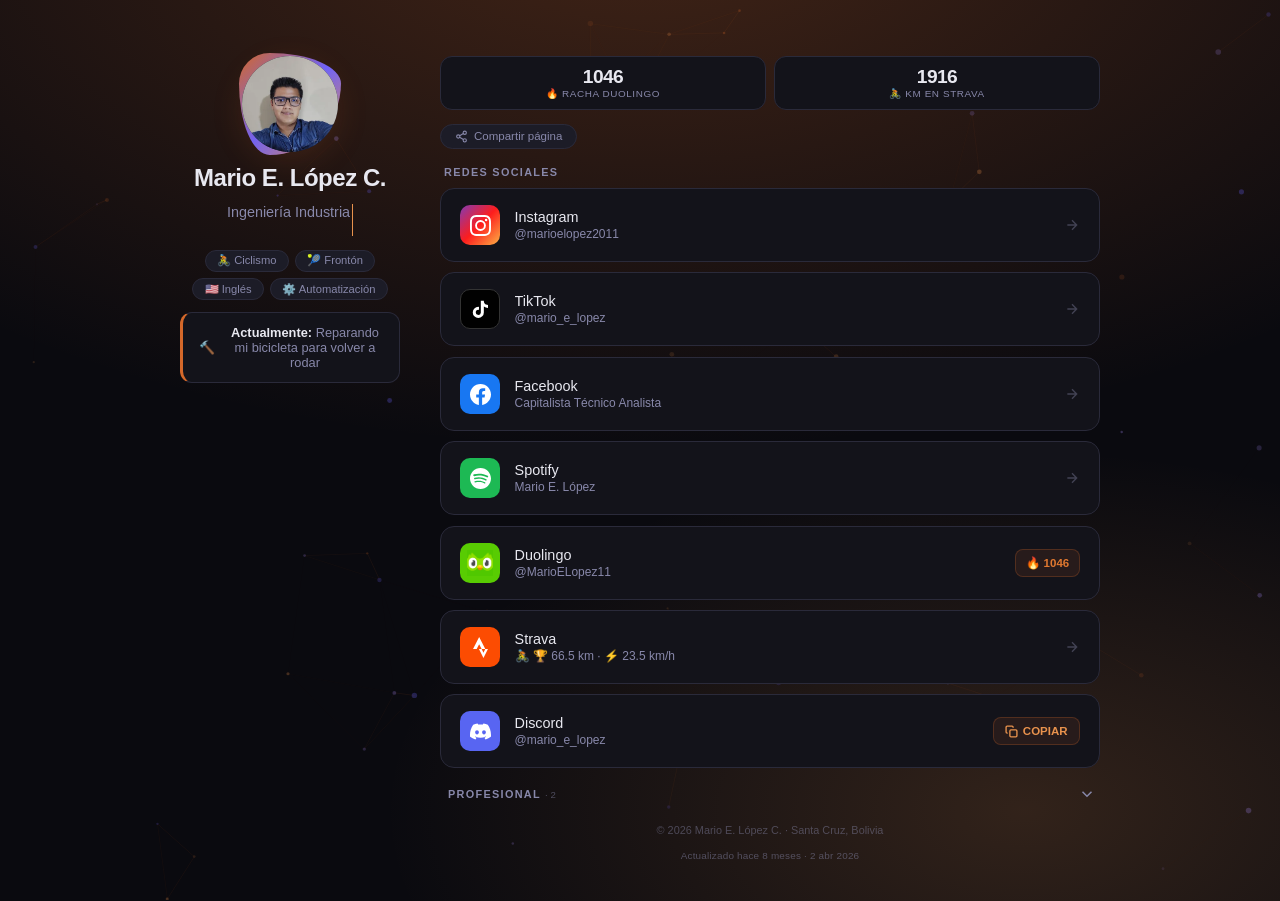
==== commit c4ec44c1: "feat: agregar archivos del juego SQL, personajes y scripts modulares" ====
--- a/index.html
+++ b/index.html
@@ -61,649 +61,7 @@
   <link rel="icon" type="image/svg+xml" href="data:image/svg+xml,%3Csvg xmlns='http://www.w3.org/2000/svg' viewBox='0 0 32 32'%3E%3Ccircle cx='16' cy='16' r='16' fill='%23d4682a'/%3E%3Ctext x='16' y='22' font-family='Inter,Arial,sans-serif' font-size='18' font-weight='700' fill='%230a0a0f' text-anchor='middle'%3EM%3C/text%3E%3C/svg%3E">
   <link rel="preconnect" href="https://fonts.googleapis.com">
   <link href="https://fonts.googleapis.com/css2?family=Inter:wght@300;400;500;600;700&display=swap" rel="stylesheet">
-  <style>
-    :root {
-      --bg:          #0a0a0f;
-      --surface:     #13131a;
-      --surface2:    #1c1c27;
-      --border:      #2a2a3a;
-      --accent:      #6c63ff;
-      --accent2:     #a78bfa;
-      --text:        #e8e8f0;
-      --text-muted:  #8888aa;
-      --glow:        rgba(108, 99, 255, 0.12);
-      --orange:      #d4682a;
-      --orange2:     #e8924d;
-      --orange-glow: rgba(212, 104, 42, 0.15);
-    }
-
-    *, *::before, *::after { margin: 0; padding: 0; box-sizing: border-box; }
-
-    @keyframes fadeUp {
-      from { opacity: 0; transform: translateY(16px); }
-      to   { opacity: 1; transform: translateY(0); }
-    }
-
-    .fade-up {
-      opacity: 0;
-      animation: fadeUp 0.5s ease forwards;
-    }
-
-    @keyframes fadeUpCard {
-      from { opacity: 0; transform: translateY(18px) rotate(-1.2deg); }
-      to   { opacity: 1; transform: translateY(0)    rotate(0deg); }
-    }
-    .fade-up-card {
-      opacity: 0;
-      animation: fadeUpCard 0.5s ease forwards;
-    }
-
-    body {
-      background: var(--bg);
-      color: var(--text);
-      font-family: 'Inter', sans-serif;
-      min-height: 100vh;
-      display: flex;
-      align-items: center;
-      justify-content: center;
-      padding: 2rem 1rem;
-      padding-top: 3.5rem;
-      background-image:
-        radial-gradient(ellipse 80% 60% at 50% -10%, rgba(212,104,42,0.28), transparent),
-        radial-gradient(ellipse 50% 40% at 80% 90%, rgba(232,146,77,0.18), transparent);
-    }
-
-    .container {
-      width: 100%;
-      max-width: 520px;
-      display: flex;
-      flex-direction: column;
-      align-items: center;
-      gap: 2rem;
-    }
-
-    /* ── NOSCRIPT FALLBACK ── */
-    .noscript-msg {
-      display: flex; flex-direction: column; align-items: center;
-      gap: 0.75rem; padding: 3rem 1.5rem; text-align: center;
-    }
-    .noscript-msg h1 { font-size: 1.4rem; font-weight: 600; }
-    .noscript-msg p  { font-size: 0.85rem; color: var(--text-muted); }
-    .noscript-msg a  { color: var(--orange); text-decoration: none; }
-    .noscript-msg a:hover { text-decoration: underline; }
-
-    /* ── MODE TOGGLE ── */
-    .mode-toggle {
-      position: fixed;
-      top: 0.75rem; right: 0.75rem;
-      z-index: 100;
-      display: flex; align-items: center; gap: 2px;
-      background: rgba(13,13,20,0.72);
-      border: 1px solid rgba(255,255,255,0.07);
-      border-radius: 999px; padding: 3px;
-      backdrop-filter: blur(14px); -webkit-backdrop-filter: blur(14px);
-      box-shadow: 0 4px 24px rgba(0,0,0,0.4), inset 0 1px 0 rgba(255,255,255,0.05);
-      -webkit-tap-highlight-color: transparent; user-select: none;
-      opacity: 0; animation: fadeUp 0.4s ease 0.3s forwards;
-    }
-    .mode-pill {
-      padding: 0.3rem 0.9rem; border-radius: 999px; border: none;
-      font-size: 0.62rem; font-weight: 700; letter-spacing: 0.07em;
-      text-transform: uppercase;
-      cursor: pointer; white-space: nowrap;
-      background: transparent; color: rgba(136,136,170,0.65);
-      transition: background 0.25s, color 0.25s, box-shadow 0.25s;
-      font-family: 'Inter', sans-serif;
-    }
-    .mode-pill:hover { color: var(--text); }
-    .mode-pill.active {
-      background: linear-gradient(135deg, var(--orange), var(--orange2));
-      color: #fff;
-      box-shadow: 0 2px 14px rgba(212,104,42,0.45), inset 0 1px 0 rgba(255,255,255,0.15);
-    }
-
-    /* ── PROFILE ── */
-    .profile {
-      display: flex; flex-direction: column; align-items: center;
-      gap: 0.75rem; text-align: center;
-    }
-
-    .avatar-wrap {
-      position: relative;
-      width: 96px; height: 96px; flex-shrink: 0;
-    }
-    .avatar-wrap::before {
-      content: '';
-      position: absolute;
-      inset: -3px;
-      background: linear-gradient(135deg, var(--orange), var(--accent), var(--orange2));
-      animation: blob-morph var(--avatar-blob-duration, 6s) ease-in-out infinite;
-      z-index: 0;
-      border-radius: 30% 70% 70% 30% / 30% 30% 70% 70%;
-    }
-    @keyframes blob-morph {
-      0%,100% { border-radius: 30% 70% 70% 30% / 30% 30% 70% 70%; }
-      25%      { border-radius: 58% 42% 75% 25% / 76% 46% 54% 24%; }
-      50%      { border-radius: 50% 50% 33% 67% / 55% 27% 73% 45%; }
-      75%      { border-radius: 33% 67% 58% 42% / 63% 68% 32% 37%; }
-    }
-
-    .avatar {
-      position: relative; z-index: 1;
-      width: 96px; height: 96px; border-radius: 50%;
-      background: var(--surface2); overflow: hidden;
-      box-shadow: 0 8px 32px var(--orange-glow);
-      flex-shrink: 0;
-    }
-    /* ✅ loading="eager" y fetchpriority="high" se aplican inline en el HTML del avatar */
-    .avatar img { width: 100%; height: 100%; object-fit: cover; object-position: 28% 15%; }
-
-    .profile h1 { font-size: clamp(1.2rem, 4vw, 1.5rem); font-weight: 600; letter-spacing: -0.02em; }
-    .tagline { font-size: clamp(0.8rem, 3vw, 0.9rem); color: var(--text-muted); }
-    .descripcion { font-size: clamp(0.72rem, 2.5vw, 0.78rem); color: var(--text-muted); opacity: 0.7; letter-spacing: 0.01em; }
-
-    .skills { display: flex; flex-wrap: wrap; justify-content: center; gap: 0.4rem; margin-top: 0.1rem; }
-    .skill-chip {
-      display: inline-flex; align-items: center; gap: 0.3rem;
-      background: var(--surface2); border: 1px solid var(--border); border-radius: 999px;
-      padding: 0.22rem 0.7rem; font-size: 0.7rem; color: var(--text-muted); font-weight: 500;
-      transition: border-color 0.18s, color 0.18s;
-    }
-    .skill-chip:hover { border-color: var(--orange); color: var(--text); }
-
-    .share-btn {
-      display: inline-flex; align-items: center; gap: 0.4rem;
-      background: var(--surface2); border: 1px solid var(--border); border-radius: 999px;
-      padding: 0.3rem 0.85rem; font-size: 0.72rem; color: var(--text-muted); font-weight: 500;
-      cursor: pointer; transition: border-color 0.18s, color 0.18s; margin-top: 0.25rem;
-    }
-    .share-btn:hover { border-color: var(--orange); color: var(--text); }
-    .share-btn.copied { border-color: rgba(59,195,120,0.4); color: #3bc378; }
-
-    .actualmente {
-      width: 100%; display: flex; align-items: center; gap: 0.75rem;
-      padding: 0.75rem 1rem; background: var(--surface); border: 1px solid var(--border);
-      border-left: 3px solid #d4682a; border-radius: 12px; font-size: 0.8rem; color: var(--text-muted);
-    }
-    .actualmente strong { color: var(--text); font-weight: 600; white-space: nowrap; }
-
-    .badge {
-      display: inline-flex; align-items: center; gap: 0.4rem;
-      background: var(--surface2); border: 1px solid var(--border); border-radius: 999px;
-      padding: 0.3rem 0.85rem; font-size: 0.75rem; color: #e8924d; font-weight: 500;
-    }
-
-    .streak-badge {
-      display: flex; align-items: center; justify-content: center; gap: 0.25rem;
-      font-size: 0.72rem; font-weight: 700; color: #e07830;
-      background: rgba(212,104,42,0.1); border: 1px solid rgba(212,104,42,0.25);
-      border-radius: 8px; padding: 0.4rem 0.6rem; white-space: nowrap; flex-shrink: 0;
-    }
-
-    /* ── LINKS ── */
-    .links { width: 100%; display: flex; flex-direction: column; gap: 0.65rem; }
-
-    .section-label {
-      font-size: 0.68rem; font-weight: 600; text-transform: uppercase;
-      letter-spacing: 0.12em; color: var(--text-muted);
-      padding: 0 0.25rem; margin-top: 0.4rem;
-    }
-
-    .link-card {
-      display: flex; align-items: center; gap: 0.9rem; padding: 0.85rem 1rem;
-      background: var(--surface); border: 1px solid var(--border); border-radius: 14px;
-      text-decoration: none; color: var(--text); position: relative; overflow: hidden;
-      transition: transform 0.18s ease, border-color 0.18s ease, box-shadow 0.18s ease;
-      -webkit-tap-highlight-color: transparent;
-    }
-    .link-card:hover, .link-card:focus {
-      transform: translateY(-2px);
-      border-color: var(--orange);
-      box-shadow: 0 4px 24px var(--orange-glow);
-      outline: none;
-    }
-    .link-card:focus-visible {
-      outline: 2px solid var(--orange);
-      outline-offset: 2px;
-    }
-    .link-card:active { transform: translateY(0); }
-
-    .link-icon { width: 40px; height: 40px; border-radius: 10px; display: flex; align-items: center; justify-content: center; flex-shrink: 0; }
-    .link-icon svg { width: 21px; height: 21px; }
-    .link-info { flex: 1; display: flex; flex-direction: column; gap: 0.08rem; min-width: 0; }
-    .link-name { font-weight: 500; font-size: clamp(0.82rem, 3vw, 0.9rem); white-space: nowrap; overflow: hidden; text-overflow: ellipsis; }
-    .link-handle { font-size: clamp(0.7rem, 2.5vw, 0.75rem); color: var(--text-muted); white-space: nowrap; overflow: hidden; text-overflow: ellipsis; }
-    .link-arrow { color: var(--text-muted); opacity: 0.4; transition: opacity 0.18s, transform 0.18s; flex-shrink: 0; }
-    .link-card:hover .link-arrow { opacity: 1; transform: translateX(3px); }
-
-    .download-btn {
-      display: flex; align-items: center; justify-content: center; gap: 0.3rem;
-      padding: 0.4rem 0.7rem; background: rgba(212,104,42,0.1); border: 1px solid rgba(212,104,42,0.25);
-      border-radius: 8px; color: #e8924d; font-size: 0.72rem; font-weight: 600;
-      text-decoration: none; white-space: nowrap; flex-shrink: 0; cursor: pointer;
-      transition: background 0.18s, border-color 0.18s, transform 0.18s;
-    }
-    .download-btn:hover { background: rgba(212,104,42,0.2); border-color: #d4682a; transform: translateY(-1px); }
-    .download-btn svg { flex-shrink: 0; }
-
-    .copy-btn {
-      display: flex; align-items: center; justify-content: center; gap: 0.3rem;
-      padding: 0.4rem 0.7rem; background: rgba(212,104,42,0.1); border: 1px solid rgba(212,104,42,0.25);
-      border-radius: 8px; color: #e8924d; font-size: 0.72rem; font-weight: 600;
-      text-transform: uppercase; white-space: nowrap; flex-shrink: 0; cursor: pointer;
-      transition: background 0.18s, border-color 0.18s; position: relative;
-    }
-    .copy-btn:hover { background: rgba(212,104,42,0.2); border-color: #d4682a; }
-    .copy-btn.copied { background: rgba(59,195,120,0.15); border-color: rgba(59,195,120,0.4); color: #3bc378; }
-
-    .ig     { background: linear-gradient(135deg,#833ab4,#fd1d1d,#fcb045); }
-    .tt     { background: #010101; border: 1px solid #333; }
-    .fb     { background: #1877f2; }
-    .dc     { background: #5865f2; }
-    .sp     { background: #1db954; }
-    .duo    { background: #58cc02; }
-    .li     { background: #0a66c2; }
-    .gh     { background: #24292e; border: 1px solid #444; }
-    .cv     { background: linear-gradient(135deg, var(--accent), var(--accent2)); }
-    .strava { background: #fc4c02; }
-
-    /* ── STATS ROW ── */
-    .stats-row {
-      width: 100%; display: flex; gap: 0.5rem; justify-content: center;
-    }
-    .stat-card {
-      flex: 1; display: flex; flex-direction: column; align-items: center;
-      gap: 0.15rem; padding: 0.6rem 0.5rem;
-      background: var(--surface); border: 1px solid var(--border); border-radius: 12px;
-      transition: border-color 0.18s;
-    }
-    .stat-card:hover { border-color: var(--orange); }
-    .stat-value {
-      font-size: clamp(1rem, 4vw, 1.2rem); font-weight: 700;
-      color: var(--text); letter-spacing: -0.03em; line-height: 1;
-    }
-    .stat-label {
-      font-size: 0.62rem; color: var(--text-muted); font-weight: 500;
-      text-transform: uppercase; letter-spacing: 0.06em; white-space: nowrap;
-    }
-
-    .footer { font-size: 0.68rem; color: var(--text-muted); opacity: 0.45; text-align: center; padding-bottom: 0.25rem; }
-
-    .footer-update {
-      font-size: 0.62rem; color: var(--text-muted); opacity: 0.5;
-      text-align: center; padding-bottom: 0.5rem; letter-spacing: 0.02em;
-    }
-
-    /* ── BADGE PULSE ── */
-    .badge-dot {
-      position: relative;
-      display: inline-flex; align-items: center; justify-content: center;
-    }
-    .badge-dot::after {
-      content: '';
-      position: absolute;
-      width: 8px; height: 8px;
-      border-radius: 50%;
-      background: #e8924d;
-      animation: badge-pulse 2.2s ease-out infinite;
-      opacity: 0;
-    }
-    @keyframes badge-pulse {
-      0%   { transform: scale(1);   opacity: 0.65; }
-      100% { transform: scale(3);   opacity: 0; }
-    }
-
-    /* ── SECCIÓN DESPLEGABLE ── */
-    .section-toggle {
-      display: flex; align-items: center; justify-content: space-between;
-      width: 100%; cursor: pointer; padding: 0 0.25rem; margin-top: 0.4rem;
-      -webkit-tap-highlight-color: transparent; user-select: none;
-    }
-    .section-toggle .section-label { margin-top: 0; pointer-events: none; }
-
-    .section-toggle-icon {
-      width: 18px; height: 18px; color: var(--text-muted);
-      transition: transform 0.3s ease, color 0.2s; flex-shrink: 0;
-    }
-    .section-toggle:hover .section-toggle-icon { color: var(--orange); }
-    .section-toggle.open .section-toggle-icon { transform: rotate(180deg); }
-
-    .section-collapsible {
-      width: 100%; display: flex; flex-direction: column; gap: 0.65rem;
-      max-height: 0; overflow: hidden;
-      transition: max-height 0.35s ease, opacity 0.3s ease; opacity: 0;
-    }
-    .section-collapsible.open { max-height: 600px; opacity: 1; }
-
-    .ripple { position: absolute; border-radius: 50%; transform: scale(0); animation: ripple-anim 0.55s linear; background: rgba(255,255,255,0.08); pointer-events: none; }
-    @keyframes ripple-anim { to { transform: scale(4); opacity: 0; } }
-
-    .reveal { opacity: 0; transform: translateY(20px); transition: opacity 0.5s ease, transform 0.5s ease; }
-    .reveal.visible { opacity: 1; transform: translateY(0); }
-
-    @media (max-width: 480px) {
-      body { padding: 1.5rem 0.75rem; padding-top: 3.5rem; }
-      .avatar-wrap { width: 78px; height: 78px; }
-      .avatar { width: 78px; height: 78px; }
-      .link-card { padding: 0.75rem 0.85rem; gap: 0.7rem; }
-      .link-icon { width: 36px; height: 36px; border-radius: 8px; }
-      .download-btn { padding: 0.4rem 0.5rem; font-size: 0.68rem; }
-      .link-name { font-size: 0.82rem; }
-      .link-handle { font-size: 0.68rem; }
-    }
-
-    @media (min-width: 768px) {
-      .container { max-width: 560px; }
-      .link-card { padding: 1rem 1.2rem; }
-    }
-
-    /* ── SPLIT SCREEN (desktop ambos modos) ── */
-    .split-screen { width: 100%; display: flex; flex-direction: column; gap: 1.5rem; }
-    @media (min-width: 768px) {
-      .split-screen { flex-direction: row; align-items: flex-start; gap: 2.5rem; }
-      .container:has(.split-screen) { max-width: 920px; }
-      .split-left {
-        width: 220px; flex-shrink: 0;
-        position: sticky; top: 1.5rem;
-        display: flex; flex-direction: column; align-items: center;
-        gap: 0.75rem; text-align: center;
-      }
-      .split-right {
-        flex: 1; display: flex; flex-direction: column;
-        gap: 0.65rem; min-width: 0;
-      }
-      .split-right .stats-row { justify-content: flex-start; }
-      .split-right .share-btn { align-self: flex-start; }
-    }
-
-    /* ── MOBILE SCROLL HERO ── */
-    @media (max-width: 767px) {
-      :root { --mhero-extra: 34px; }
-
-      /* Hero: ocupa casi todo el viewport para empujar links abajo */
-      .mob-hero {
-        min-height: calc(100svh - 200px);
-        display: flex; flex-direction: column;
-        align-items: center; justify-content: center;
-        gap: 0.75rem;
-        padding: 3.5rem 1rem 0.5rem;
-      }
-      /* Avatar más grande en estado hero */
-      .mob-hero .avatar-wrap {
-        width: calc(96px + var(--mhero-extra)) !important;
-        height: calc(96px + var(--mhero-extra)) !important;
-        transition: width 0.12s ease, height 0.12s ease;
-      }
-      .mob-hero .avatar {
-        width: calc(96px + var(--mhero-extra)) !important;
-        height: calc(96px + var(--mhero-extra)) !important;
-        transition: width 0.12s ease, height 0.12s ease;
-      }
-      .mob-hero .avatar-wrap::before {
-        /* Ajustar el blob al nuevo tamaño */
-        inset: -3px;
-      }
-      /* Peeking card borrosa */
-      .mob-peek-blur {
-        filter: blur(5px);
-        opacity: 0.5;
-        pointer-events: none;
-        user-select: none;
-        transition: filter 0.35s ease, opacity 0.35s ease;
-      }
-    }
-
-    /* ── MOBILE: fix hover stuck + estado activo táctil ── */
-    @media (hover: none) {
-      .link-card:hover {
-        transform: none !important; border-color: var(--border) !important;
-        box-shadow: none !important;
-      }
-      .link-card:hover .link-arrow { opacity: 0.4; transform: none; }
-      .link-card:active {
-        transform: scale(0.97) !important;
-        border-color: rgba(212,104,42,0.5) !important;
-        opacity: 0.88; transition: transform 0.08s, opacity 0.08s !important;
-      }
-    }
-
-    /* ── SKELETON LOADING ── */
-    .skeleton-val {
-      display: inline-block; min-width: 2.4rem; height: 1.1em;
-      background: linear-gradient(90deg, var(--surface2) 25%, var(--border) 50%, var(--surface2) 75%);
-      background-size: 200% 100%;
-      animation: skeleton-shine 1.4s infinite;
-      border-radius: 4px; vertical-align: middle;
-    }
-    @keyframes skeleton-shine {
-      0%   { background-position: 200% 0; }
-      100% { background-position: -200% 0; }
-    }
-
-    /* ── TOAST ── */
-    .toast-msg {
-      position: fixed; bottom: 1.5rem; left: 50%;
-      transform: translateX(-50%) translateY(20px);
-      background: rgba(13,13,20,0.92); border: 1px solid rgba(212,104,42,0.4);
-      border-radius: 999px; padding: 0.55rem 1.2rem;
-      font-size: 0.8rem; font-weight: 600; color: var(--text);
-      backdrop-filter: blur(14px); -webkit-backdrop-filter: blur(14px);
-      box-shadow: 0 4px 24px rgba(0,0,0,0.45);
-      z-index: 9998; pointer-events: none;
-      opacity: 0; transition: opacity 0.25s ease, transform 0.25s ease;
-    }
-    .toast-msg.visible { opacity: 1; transform: translateX(-50%) translateY(0); }
-
-    /* ── AVATAR FLIP (3D coin-flip) ── */
-    .avatar-wrap { perspective: 600px; }
-    .avatar-flip-inner {
-      width: 100%; height: 100%;
-      position: relative;
-      transform-style: preserve-3d;
-      transition: transform 0.38s cubic-bezier(0.4, 0, 0.2, 1);
-    }
-    .avatar-flip-inner.flipped { transform: rotateY(180deg); }
-    .avatar-face, .avatar-back {
-      position: absolute; inset: 0;
-      backface-visibility: hidden;
-      -webkit-backface-visibility: hidden;
-      border-radius: 50%;
-      overflow: hidden;
-    }
-    .avatar-back { transform: rotateY(180deg); }
-    .avatar-age {
-      display: flex; flex-direction: column; align-items: center; justify-content: center;
-      height: 100%; width: 100%; border-radius: 50%;
-      background: radial-gradient(circle at 40% 35%, #2a1a00 0%, #0a0a0f 100%);
-      border: 2px solid var(--orange);
-      box-shadow: 0 0 24px rgba(212,104,42,0.35), inset 0 0 20px rgba(212,104,42,0.08);
-    }
-    .avatar-age .age-n {
-      font-size: 2.4rem; font-weight: 800; line-height: 1;
-      background: linear-gradient(135deg, #ffd280 0%, var(--orange) 50%, #c0440a 100%);
-      -webkit-background-clip: text; -webkit-text-fill-color: transparent;
-      background-clip: text;
-      filter: drop-shadow(0 0 8px rgba(212,104,42,0.6));
-    }
-    .avatar-age .age-l {
-      font-size: 0.58rem; color: rgba(212,104,42,0.7);
-      text-transform: uppercase; letter-spacing: 0.14em; margin-top: 3px;
-    }
-    .avatar-age .age-emoji { font-size: 0.9rem; margin-bottom: 2px; }
-
-    /* ── LIGHTBOX ── */
-    .lightbox {
-      position: fixed; inset: 0; z-index: 9999;
-      background: rgba(0,0,0,0.85); backdrop-filter: blur(8px); -webkit-backdrop-filter: blur(8px);
-      display: flex; align-items: center; justify-content: center; cursor: pointer;
-      opacity: 0; transition: opacity 0.2s ease; pointer-events: none;
-    }
-    .lightbox.lb-visible { opacity: 1; pointer-events: all; }
-    .lightbox-img {
-      width: min(280px,90vw); height: min(280px,90vw);
-      border-radius: 50%; object-fit: cover; object-position: 28% 15%;
-      box-shadow: 0 8px 48px rgba(0,0,0,0.6);
-      transform: scale(0.82); transition: transform 0.25s ease;
-    }
-    .lightbox.lb-visible .lightbox-img { transform: scale(1); }
-
-    /* ── VISITED CARD OVERLAY ── */
-    .visited-overlay {
-      position: absolute; inset: 0; border-radius: 14px;
-      background: rgba(0,0,0,0.22);
-      border: 1px solid rgba(255,255,255,0.06);
-      pointer-events: none; z-index: 2;
-      transition: opacity 0.3s ease;
-    }
-    .visited-overlay::after {
-      content: '✓';
-      position: absolute; top: 8px; right: 11px;
-      font-size: 0.7rem;
-      color: rgba(255,255,255,0.28);
-    }
-
-    /* ── GLITCH (terminal easter egg) ── */
-    @keyframes glitch-kf {
-      0%,100% { transform: none; filter: none; }
-      8%   { transform: skew(-5deg) translateX(-4px); filter: invert(1); }
-      16%  { transform: skew(3deg) translateX(5px); filter: hue-rotate(90deg) saturate(4); }
-      24%  { transform: none; filter: brightness(2); }
-      32%  { transform: skew(-2deg) translateX(-2px); filter: hue-rotate(200deg); }
-      40%  { transform: none; filter: none; }
-    }
-    .glitch-fx { animation: glitch-kf 0.4s ease forwards; }
-
-    /* ── TERMINAL ── */
-    #ml-terminal {
-      /* default theme vars */
-      --t-bg:  #0d1117;
-      --t-txt: #00e676;
-      --t-th:  #ffbd2e;
-      --t-tc:  #64b5f6;
-      --t-tp:  #e8924d;
-      --t-te:  #ff5f56;
-      --t-ts:  #666;
-      position: fixed; inset: 0; z-index: 9999;
-      background: var(--t-bg);
-      display: flex; flex-direction: column;
-      font-family: 'Courier New', Courier, monospace;
-      opacity: 0; pointer-events: none;
-      transition: opacity 0.25s ease, background 0.4s ease, color 0.4s ease;
-    }
-    #ml-terminal.t-open { opacity: 1; pointer-events: all; }
-    #t-bar {
-      display: flex; align-items: center; gap: 6px;
-      background: rgba(0,0,0,0.35); border-bottom: 1px solid rgba(255,255,255,0.06);
-      padding: 0.6rem 1rem; flex-shrink: 0;
-    }
-    #t-bar .t-title { flex: 1; text-align: center; font-size: 0.68rem; color: var(--t-ts); letter-spacing: 0.06em; }
-    .t-dot { width: 12px; height: 12px; border-radius: 50%; cursor: pointer; flex-shrink: 0; }
-    .td-r { background: #ff5f56; } .td-y { background: #ffbd2e; } .td-g { background: #27c93f; }
-    #t-out {
-      flex: 1; overflow-y: auto; padding: 0.85rem 1rem;
-      color: var(--t-txt); font-size: clamp(0.68rem,2.5vw,0.8rem);
-      line-height: 1.65; white-space: pre-wrap; word-break: break-all;
-      transition: color 0.4s ease;
-    }
-    #t-out .tp { color: var(--t-tp); } /* prompt */
-    #t-out .ts { color: var(--t-ts); } /* system */
-    #t-out .te { color: var(--t-te); } /* error */
-    #t-out .th { color: var(--t-th); } /* highlight */
-    #t-out .tc { color: var(--t-tc); } /* comment/info */
-    #t-in-row {
-      display: flex; align-items: center; gap: 0.4rem;
-      border-top: 1px solid rgba(255,255,255,0.06); padding: 0.6rem 1rem; flex-shrink: 0;
-    }
-    #t-prompt { color: var(--t-tp); font-size: 0.78rem; white-space: nowrap; flex-shrink: 0; }
-    #t-input {
-      flex: 1; background: none; border: none; outline: none;
-      color: var(--t-txt); font-family: inherit; font-size: 0.78rem; caret-color: var(--t-txt);
-      transition: color 0.4s ease;
-    }
-
-    /* ── PYTHON EDITOR MODAL (nano) ── */
-    #py-editor {
-      position: fixed; inset: 0; z-index: 10000;
-      background: #0d1117;
-      display: flex; flex-direction: column;
-      font-family: 'Courier New', Courier, monospace;
-      opacity: 0; pointer-events: none;
-      transition: opacity 0.2s ease;
-    }
-    #py-editor.open { opacity: 1; pointer-events: all; }
-    #py-editor-bar {
-      display: flex; align-items: center; gap: 0.4rem; flex-wrap: wrap;
-      background: #161b22; border-bottom: 1px solid #30363d;
-      padding: 0.45rem 0.8rem; flex-shrink: 0;
-    }
-    #py-editor-title {
-      flex: 1; min-width: 100px;
-      color: #8b949e; font-size: 0.72rem; letter-spacing: 0.04em;
-    }
-    .py-ed-btn {
-      padding: 0.22rem 0.65rem; border-radius: 5px; border: none;
-      font-family: inherit; font-size: 0.68rem; cursor: pointer;
-      transition: filter 0.15s; white-space: nowrap;
-    }
-    .py-ed-btn:hover { filter: brightness(1.2); }
-    .py-ed-run   { background: #238636; color: #fff; }
-    .py-ed-save  { background: #1f6feb; color: #fff; }
-    .py-ed-dl    { background: transparent; color: #58a6ff; border: 1px solid #388bfd55; }
-    .py-ed-close { background: #da3633; color: #fff; }
-    #py-editor-code {
-      flex: 1; min-height: 0;
-      padding: 0.9rem 1rem; background: #0d1117;
-      color: #e6edf3; font-family: inherit; font-size: clamp(0.72rem,2.2vw,0.88rem);
-      border: none; outline: none; resize: none; line-height: 1.65;
-      tab-size: 4; -moz-tab-size: 4;
-    }
-    #py-editor-divider {
-      height: 1px; background: #30363d; flex-shrink: 0;
-    }
-    #py-editor-out-label {
-      padding: 0.2rem 1rem; background: #161b22;
-      font-size: 0.62rem; color: #58a6ff; letter-spacing: 0.05em; flex-shrink: 0;
-    }
-    #py-editor-out {
-      height: clamp(80px, 22vh, 180px);
-      overflow-y: auto; padding: 0.5rem 1rem;
-      background: #010409; color: #00e676;
-      font-size: clamp(0.65rem,2vw,0.78rem); line-height: 1.55;
-      white-space: pre-wrap; word-break: break-all; flex-shrink: 0;
-    }
-    #py-editor-out .te { color: #f85149; }
-    #py-editor-out .ts { color: #6e7681; }
-    #py-editor-status {
-      padding: 0.28rem 1rem; background: #161b22;
-      border-top: 1px solid #21262d; font-size: 0.6rem;
-      color: #6e7681; flex-shrink: 0; letter-spacing: 0.04em;
-    }
-
-    /* ── GLOBAL TAP HIGHLIGHT FIX ── */
-    * { -webkit-tap-highlight-color: transparent; }
-
-    /* ── TERMINAL SCROLLBAR ── */
-    #t-out::-webkit-scrollbar, #py-editor-out::-webkit-scrollbar { width: 4px; }
-    #t-out::-webkit-scrollbar-track, #py-editor-out::-webkit-scrollbar-track { background: transparent; }
-    #t-out::-webkit-scrollbar-thumb, #py-editor-out::-webkit-scrollbar-thumb { background: #2a2a2a; border-radius: 2px; }
-    #t-out::-webkit-scrollbar-thumb:hover, #py-editor-out::-webkit-scrollbar-thumb:hover { background: #444; }
-    #t-out { scrollbar-color: #2a2a2a transparent; scrollbar-width: thin; }
-
-    /* ── TERMINAL MOBILE: word-wrap & keyboard resize ── */
-    #ml-terminal { height: 100dvh; }
-    @media (max-width: 767px) {
-      #t-out { word-break: break-word; overflow-wrap: break-word; }
-      #t-out span { display: inline; white-space: pre-wrap; }
-    }
-
-    /* ── LINK-CARD: prevent text selection on click ── */
-    .link-card { user-select: none; -webkit-user-select: none; }
-
-    /* ── MOBILE CARD BLUR: smooth transition ── */
-    @media (max-width: 767px) {
-      .link-card { transition: filter 0.3s ease, opacity 0.3s ease, transform 0.18s ease, border-color 0.18s ease, box-shadow 0.18s ease; }
-    }
-  </style>
+  <link rel="stylesheet" href="css/styles.css">
 </head>
 <body>
 
@@ -760,1912 +118,16 @@
 <div class="container" id="app"></div>
 
 <script src="config.js"></script>
+<script src="js/app.js"></script>
+<script src="js/ui.js"></script>
+<script src="js/animations.js"></script>
+<script src="js/terminal.js"></script>
 <script>
-
-// ── DETECTAR MODO ──
-function getMode() {
-  return window.location.hash === '#pro' ? 'pro' : 'casual';
-}
-
-var currentMode = getMode();
-if (currentMode === 'pro') sessionStorage.setItem('proSession', '1');
-var enteredAsPro = (currentMode === 'pro') || sessionStorage.getItem('proSession') === '1';
-
-// ── VISITED CARDS: inicializar ANTES de buildPage() ──────────────
-var _visited = {};
-try { _visited = JSON.parse(sessionStorage.getItem('visitedCards') || '{}'); } catch(e) {}
-// (markVisited y applyVisitedOverlay se definen más abajo pero se usan aquí vía hoisting)
-
-// Aplicar duración del blob del avatar desde config
-if (CONFIG.avatarBlobDuration) {
-  document.documentElement.style.setProperty('--avatar-blob-duration', CONFIG.avatarBlobDuration);
-}
-
-// ── TEXT SCRAMBLE (hover desktop + touch móvil) ──
-var _SCHARS = 'ABCDEFGHIJKLMNOPQRSTUVWXYZ0123456789@#!';
-var _stMap     = (typeof WeakMap !== 'undefined') ? new WeakMap() : null;
-var _activeCards = (typeof Set !== 'undefined') ? new Set() : null; // guard a nivel de card
-function _scramble(el, cb) {
-  if (_stMap && _stMap.has(el)) { clearInterval(_stMap.get(el)); }
-  var orig = el.getAttribute('data-orig') || el.textContent;
-  el.setAttribute('data-orig', orig);
-  var step = 0, total = orig.length * 2.8;
-  var iv = setInterval(function() {
-    el.textContent = orig.split('').map(function(ch, i) {
-      if (ch === ' ') return ' ';
-      if (i < Math.floor(step / 2.8)) return orig[i];
-      return _SCHARS[Math.floor(Math.random() * _SCHARS.length)];
-    }).join('');
-    step++;
-    if (step > total) {
-      clearInterval(iv);
-      el.textContent = orig;
-      if (_stMap) _stMap.delete(el);
-      if (cb) cb();
-    }
-  }, 28);
-  if (_stMap) _stMap.set(el, iv);
-}
-// Desktop: mouseenter en capture — _activeCards (card-level) evita doble disparo
-document.addEventListener('mouseenter', function(e) {
-  if (!window.matchMedia('(hover: hover)').matches) return;
-  var card = e.target.closest('.link-card');
-  if (!card) return;
-  if (_activeCards && _activeCards.has(card)) return; // ya activo para esta card
-  if (_activeCards) _activeCards.add(card);
-  var nameEl = card.querySelector('.link-name');
-  if (nameEl) _scramble(nameEl);
-}, true);
-// Desktop: mouseleave limpia el guard cuando el mouse sale realmente de la card
-document.addEventListener('mouseleave', function(e) {
-  var card = e.target.closest('.link-card');
-  if (!card) return;
-  // Verificar que el relatedTarget esté fuera de la card
-  if (e.relatedTarget && card.contains(e.relatedTarget)) return;
-  if (_activeCards) _activeCards.delete(card);
-}, true);
-// Móvil: touchstart dispara scramble
-document.addEventListener('touchstart', function(e) {
-  var card = e.target.closest('.link-card');
-  if (!card) return;
-  var nameEl = card.querySelector('.link-name');
-  if (nameEl) _scramble(nameEl);
-}, { passive: true });
-
-// ── TYPEWRITER en tagline ──
-var _twIv = null;
-function typewriterEffect() {
-  if (_twIv) { clearInterval(_twIv); _twIv = null; }
-  var el = document.getElementById('tagline-el');
-  if (!el) return;
-  var text = el.getAttribute('data-tw') || el.textContent;
-  el.setAttribute('data-tw', text);
-  el.textContent = '';
-  el.style.borderRight = '1.5px solid var(--orange2)';
-  el.style.paddingRight = '2px';
-  var i = 0;
-  _twIv = setInterval(function() {
-    if (i < text.length) {
-      el.textContent += text.charAt(i);
-      i++;
-    } else {
-      clearInterval(_twIv); _twIv = null;
-      setTimeout(function() {
-        if (el.parentNode) { el.style.borderRight = ''; el.style.paddingRight = ''; }
-      }, 800);
-    }
-  }, 34);
-}
-
-function getModeConfig() {
-  return CONFIG.modos[currentMode];
-}
-
-// ── ACTUALIZAR TOGGLE VISUAL ──
-function updateToggleUI() {
-  var toggle = document.getElementById('mode-toggle');
-  if (!toggle) return;
-  toggle.style.display = enteredAsPro ? 'flex' : 'none';
-  var pills = toggle.querySelectorAll('.mode-pill');
-  for (var i = 0; i < pills.length; i++) {
-    pills[i].classList.toggle('active', pills[i].getAttribute('data-mode') === currentMode);
-    pills[i].setAttribute('aria-pressed', pills[i].getAttribute('data-mode') === currentMode ? 'true' : 'false');
-  }
-}
-
-// ── MAPA DE LABELS DE SECCIÓN ──
-var SECTION_LABELS = {
-  '_social':             'Redes Sociales',
-  '_profesional':        'Profesional',
-  '_profesional_toggle': 'Profesional'
-};
-
-// ── ICONOS SVG ──
-var ICONOS = {
-  ig: '<svg viewBox="0 0 24 24" fill="white"><path d="M12 2.163c3.204 0 3.584.012 4.85.07 3.252.148 4.771 1.691 4.919 4.919.058 1.265.069 1.645.069 4.849 0 3.205-.012 3.584-.069 4.849-.149 3.225-1.664 4.771-4.919 4.919-1.266.058-1.644.07-4.85.07-3.204 0-3.584-.012-4.849-.07-3.26-.149-4.771-1.699-4.919-4.92-.058-1.265-.07-1.644-.07-4.849 0-3.204.013-3.583.07-4.849.149-3.227 1.664-4.771 4.919-4.919 1.266-.057 1.645-.069 4.849-.069zM12 0C8.741 0 8.333.014 7.053.072 2.695.272.273 2.69.073 7.052.014 8.333 0 8.741 0 12c0 3.259.014 3.668.072 4.948.2 4.358 2.618 6.78 6.98 6.98C8.333 23.986 8.741 24 12 24c3.259 0 3.668-.014 4.948-.072 4.354-.2 6.782-2.618 6.979-6.98.059-1.28.073-1.689.073-4.948 0-3.259-.014-3.667-.072-4.947-.196-4.354-2.617-6.78-6.979-6.98C15.668.014 15.259 0 12 0zm0 5.838a6.162 6.162 0 100 12.324 6.162 6.162 0 000-12.324zM12 16a4 4 0 110-8 4 4 0 010 8zm6.406-11.845a1.44 1.44 0 100 2.881 1.44 1.44 0 000-2.881z"/></svg>',
-  tt: '<svg viewBox="0 0 24 24" fill="white"><path d="M19.59 6.69a4.83 4.83 0 01-3.77-4.25V2h-3.45v13.67a2.89 2.89 0 01-2.88 2.5 2.89 2.89 0 01-2.89-2.89 2.89 2.89 0 012.89-2.89c.28 0 .54.04.79.1V9.01a6.33 6.33 0 00-.79-.05 6.34 6.34 0 00-6.34 6.34 6.34 6.34 0 006.34 6.34 6.34 6.34 0 006.33-6.34V8.69a8.18 8.18 0 004.78 1.52V6.75a4.85 4.85 0 01-1.01-.06z"/></svg>',
-  fb: '<svg viewBox="0 0 24 24" fill="white"><path d="M24 12.073c0-6.627-5.373-12-12-12s-12 5.373-12 12c0 5.99 4.388 10.954 10.125 11.854v-8.385H7.078v-3.47h3.047V9.43c0-3.007 1.792-4.669 4.533-4.669 1.312 0 2.686.235 2.686.235v2.953H15.83c-1.491 0-1.956.925-1.956 1.874v2.25h3.328l-.532 3.47h-2.796v8.385C19.612 23.027 24 18.062 24 12.073z"/></svg>',
-  dc: '<svg viewBox="0 0 24 24" fill="white"><path d="M20.317 4.37a19.791 19.791 0 00-4.885-1.515.074.074 0 00-.079.037c-.21.375-.444.864-.608 1.25a18.27 18.27 0 00-5.487 0 12.64 12.64 0 00-.617-1.25.077.077 0 00-.079-.037A19.736 19.736 0 003.677 4.37a.07.07 0 00-.032.027C.533 9.046-.32 13.58.099 18.057a.082.082 0 00.031.057 19.9 19.9 0 005.993 3.03.078.078 0 00.084-.028c.462-.63.874-1.295 1.226-1.994a.076.076 0 00-.041-.106 13.107 13.107 0 01-1.872-.892.077.077 0 01-.008-.128 10.2 10.2 0 00.372-.292.074.074 0 01.077-.01c3.928 1.793 8.18 1.793 12.062 0a.074.074 0 01.078.01c.12.098.246.198.373.292a.077.077 0 01-.006.127 12.299 12.299 0 01-1.873.892.077.077 0 00-.041.107c.36.698.772 1.362 1.225 1.993a.076.076 0 00.084.028 19.839 19.839 0 006.002-3.03.077.077 0 00.032-.054c.5-5.177-.838-9.674-3.549-13.66a.061.061 0 00-.031-.03zM8.02 15.33c-1.183 0-2.157-1.085-2.157-2.419 0-1.333.956-2.419 2.157-2.419 1.21 0 2.176 1.096 2.157 2.42 0 1.333-.956 2.418-2.157 2.418zm7.975 0c-1.183 0-2.157-1.085-2.157-2.419 0-1.333.955-2.419 2.157-2.419 1.21 0 2.176 1.096 2.157 2.42 0 1.333-.946 2.418-2.157 2.418z"/></svg>',
-  sp: '<svg viewBox="0 0 24 24" fill="white"><path d="M12 0C5.4 0 0 5.4 0 12s5.4 12 12 12 12-5.4 12-12S18.66 0 12 0zm5.521 17.34c-.24.359-.66.48-1.021.24-2.82-1.74-6.36-2.101-10.561-1.141-.418.122-.779-.179-.899-.539-.12-.421.18-.78.54-.9 4.56-1.021 8.52-.6 11.64 1.32.42.18.479.659.301 1.02zm1.44-3.3c-.301.42-.841.6-1.262.3-3.239-1.98-8.159-2.58-11.939-1.38-.479.12-1.02-.12-1.14-.6-.12-.48.12-1.021.6-1.141C9.6 9.9 15 10.561 18.72 12.84c.361.181.54.78.241 1.2zm.12-3.36C15.24 8.4 8.82 8.16 5.16 9.301c-.6.179-1.2-.181-1.38-.721-.18-.601.18-1.2.72-1.381 4.26-1.26 11.28-1.02 15.721 1.621.539.3.719 1.02.419 1.56-.299.421-1.02.599-1.559.3z"/></svg>',
-  duo: '<img src="LOGO_DUOLINGO.png" style="width:26px;height:26px;object-fit:contain;" alt="Duolingo">',
-  li:  '<svg viewBox="0 0 24 24" fill="white"><path d="M20.447 20.452h-3.554v-5.569c0-1.328-.027-3.037-1.852-3.037-1.853 0-2.136 1.445-2.136 2.939v5.667H9.351V9h3.414v1.561h.046c.477-.9 1.637-1.85 3.37-1.85 3.601 0 4.267 2.37 4.267 5.455v6.286zM5.337 7.433a2.062 2.062 0 01-2.063-2.065 2.064 2.064 0 112.063 2.065zm1.782 13.019H3.555V9h3.564v11.452zM22.225 0H1.771C.792 0 0 .774 0 1.729v20.542C0 23.227.792 24 1.771 24h20.451C23.2 24 24 23.227 24 22.271V1.729C24 .774 23.2 0 22.222 0h.003z"/></svg>',
-  gh:  '<svg viewBox="0 0 24 24" fill="white"><path d="M12 0C5.374 0 0 5.373 0 12c0 5.302 3.438 9.8 8.207 11.387.599.111.793-.261.793-.577v-2.234c-3.338.726-4.033-1.416-4.033-1.416-.546-1.387-1.333-1.756-1.333-1.756-1.089-.745.083-.729.083-.729 1.205.084 1.839 1.237 1.839 1.237 1.07 1.834 2.807 1.304 3.492.997.107-.775.418-1.305.762-1.604-2.665-.305-5.467-1.334-5.467-5.931 0-1.311.469-2.381 1.236-3.221-.124-.303-.535-1.524.117-3.176 0 0 1.008-.322 3.301 1.23A11.509 11.509 0 0112 5.803c1.02.005 2.047.138 3.006.404 2.291-1.552 3.297-1.23 3.297-1.23.653 1.653.242 2.874.118 3.176.77.84 1.235 1.911 1.235 3.221 0 4.609-2.807 5.624-5.479 5.921.43.372.823 1.102.823 2.222v3.293c0 .319.192.694.801.576C20.566 21.797 24 17.3 24 12c0-6.627-5.373-12-12-12z"/></svg>',
-  cv:  '<svg viewBox="0 0 24 24" fill="white"><path d="M14 2H6a2 2 0 00-2 2v16a2 2 0 002 2h12a2 2 0 002-2V8l-6-6zm4 18H6V4h7v5h5v11zM8 15h8v2H8v-2zm0-4h8v2H8v-2zm0-4h5v2H8V7z"/></svg>',
-  strava: '<svg viewBox="0 0 24 24" fill="white"><path d="M15.387 17.944l-2.089-4.116h-3.065L15.387 24l5.15-10.172h-3.066m-7.008-5.599l2.836 5.598h4.172L10.463 0l-7 13.828h4.169"/></svg>'
-};
-
-var ARROW = '<svg class="link-arrow" width="16" height="16" viewBox="0 0 24 24" fill="none" stroke="currentColor" stroke-width="2"><path d="M5 12h14M12 5l7 7-7 7"/></svg>';
-
-// ── IDs con rel="me" para verificación de identidad ──
-var REL_ME_IDS = { instagram: true, linkedin: true, github: true };
-
-// ── DELAY MÁXIMO para animaciones (evita acumulación en listas largas) ──
-var MAX_DELAY = 0.9;
-
-// ── CONSTRUIR PÁGINA ──
-function buildPage() {
-  window.scrollTo(0, 0);
-  var app  = document.getElementById('app');
-  var modo = getModeConfig();
-
-  updateToggleUI();
-
-  var skillsHTML = '';
-  var skillsList = (modo.skills || CONFIG.skills);
-  if (modo.mostrarSkills && skillsList) {
-    skillsHTML = '<div class="skills fade-up" style="animation-delay:0.33s">';
-    for (var i = 0; i < skillsList.length; i++) {
-      var s = skillsList[i];
-      skillsHTML += '<span class="skill-chip">' + s.icono + ' ' + s.nombre + '</span>';
-    }
-    skillsHTML += '</div>';
-  }
-
-  var badgeHTML = '';
-  if (modo.badge) {
-    badgeHTML =
-      '<span class="badge fade-up" style="animation-delay:0.4s">' +
-        '<span class="badge-dot"><svg width="8" height="8" viewBox="0 0 8 8" fill="currentColor"><circle cx="4" cy="4" r="4"/></svg></span> ' +
-        modo.badge +
-      '</span>';
-  }
-
-  var actualmenteHTML = '';
-  if (modo.actualmente) {
-    actualmenteHTML =
-      '<div class="actualmente fade-up" id="actualmente-el" style="animation-delay:0.42s">' +
-        '<span>\uD83D\uDD28</span>' +
-        '<span><strong>Actualmente:</strong> ' + modo.actualmente + '</span>' +
-      '</div>';
-  }
-
-  var descripcionHTML = '';
-  if (modo.descripcion) {
-    descripcionHTML = '<p class="descripcion fade-up" style="animation-delay:0.28s">' + modo.descripcion + '</p>';
-  }
-
-  var isSplit = window.innerWidth >= 768;
-
-  var _avatarHTML =
-    '<div class="avatar-wrap fade-up" style="animation-delay:0.05s">' +
-      '<div class="avatar">' +
-        '<picture>' +
-          '<source srcset="FOTO_PERFIL.webp" type="image/webp">' +
-          '<img src="FOTO_PERFIL.jpg" alt="Mario E. L\u00f3pez C." loading="eager" fetchpriority="high">' +
-        '</picture>' +
-      '</div>' +
-    '</div>';
-  var _nameTagHTML =
-    '<h1 class="fade-up" style="animation-delay:0.15s">' + CONFIG.nombre + '</h1>' +
-    '<p class="tagline fade-up" id="tagline-el" style="animation-delay:0.22s">' + modo.tagline + '</p>' +
-    descripcionHTML;
-  var _statsHTML =
-    '<div class="stats-row fade-up" style="animation-delay:0.44s">' +
-      '<div class="stat-card">' +
-        '<span class="stat-value" id="stat-streak"><span class="skeleton-val">&nbsp;&nbsp;&nbsp;&nbsp;</span></span>' +
-        '<span class="stat-label">\uD83D\uDD25 Racha Duolingo</span>' +
-      '</div>' +
-      '<div class="stat-card">' +
-        '<span class="stat-value" id="stat-km"><span class="skeleton-val">&nbsp;&nbsp;&nbsp;&nbsp;</span></span>' +
-        '<span class="stat-label">\uD83D\uDEB4 Km en Strava</span>' +
-      '</div>' +
-    '</div>';
-  var _shareHTML =
-    '<button class="share-btn fade-up" id="share-btn" aria-label="Compartir p\u00e1gina" style="animation-delay:0.46s">' +
-      '<svg width="13" height="13" viewBox="0 0 24 24" fill="none" stroke="currentColor" stroke-width="2">' +
-        '<circle cx="18" cy="5" r="3"/><circle cx="6" cy="12" r="3"/><circle cx="18" cy="19" r="3"/>' +
-        '<line x1="8.59" y1="13.51" x2="15.42" y2="17.49"/>' +
-        '<line x1="15.41" y1="6.51" x2="8.59" y2="10.49"/>' +
-      '</svg>' +
-      '<span id="share-label">Compartir p\u00e1gina</span>' +
-    '</button>';
-  var _footerHTML =
-    '<p class="footer">\u00a9 ' + new Date().getFullYear() + ' ' + CONFIG.footer + '</p>' +
-    '<p class="footer-update" id="last-updated"></p>';
-
-  if (isSplit) {
-    app.innerHTML =
-      '<div class="split-screen">' +
-        '<div class="split-left">' +
-          '<div class="profile">' + _avatarHTML + _nameTagHTML + skillsHTML + badgeHTML + '</div>' +
-          actualmenteHTML +
-        '</div>' +
-        '<div class="split-right">' +
-          _statsHTML + _shareHTML +
-          '<div class="links" id="links-container"></div>' +
-          _footerHTML +
-        '</div>' +
-      '</div>';
-  } else {
-    app.innerHTML =
-      '<div class="profile">' +
-        _avatarHTML + _nameTagHTML + skillsHTML + badgeHTML +
-        _statsHTML + _shareHTML +
-      '</div>' +
-      actualmenteHTML +
-      '<div class="links" id="links-container"></div>' +
-      _footerHTML;
-  }
-
-  var container  = document.getElementById('links-container');
-  var ordenLinks = modo.ordenLinks;
-
-  for (var idx = 0; idx < ordenLinks.length; idx++) {
-    var entry = ordenLinks[idx];
-
-    // ✅ Delay con tope máximo para evitar acumulación
-    var delay = Math.min(0.45 + idx * 0.07, MAX_DELAY);
-
-    if (entry === '_profesional_toggle') {
-      // Contar cuántos links reales hay dentro de la sección colapsable
-      var proCount = 0;
-      for (var ci = idx + 1; ci < ordenLinks.length; ci++) {
-        var cEntry = ordenLinks[ci];
-        if (cEntry.startsWith('_')) break;
-        for (var cj = 0; cj < CONFIG.links.length; cj++) {
-          if (CONFIG.links[cj].id === cEntry) { proCount++; break; }
-        }
-      }
-      var countBadge = proCount > 0
-        ? ' <span style="font-size:0.6rem;opacity:0.5;font-weight:400;letter-spacing:0">· ' + proCount + '</span>'
-        : '';
-
-      var toggleDiv = document.createElement('div');
-      toggleDiv.className = 'section-toggle fade-up';
-      toggleDiv.style.animationDelay = delay + 's';
-      toggleDiv.setAttribute('role', 'button');
-      toggleDiv.setAttribute('tabindex', '0');
-      toggleDiv.setAttribute('aria-expanded', 'false');
-      toggleDiv.setAttribute('aria-controls', 'collapsible-profesional');
-      toggleDiv.innerHTML =
-        '<p class="section-label">' + SECTION_LABELS[entry] + countBadge + '</p>' +
-        '<svg class="section-toggle-icon" viewBox="0 0 24 24" fill="none" stroke="currentColor" stroke-width="2"><polyline points="6 9 12 15 18 9"/></svg>';
-      container.appendChild(toggleDiv);
-
-      var collapsible = document.createElement('div');
-      collapsible.className = 'section-collapsible';
-      collapsible.id = 'collapsible-profesional';
-      container.appendChild(collapsible);
-
-      (function(td) {
-        function toggleSection() {
-          var col    = document.getElementById('collapsible-profesional');
-          var isOpen = td.classList.toggle('open');
-          col.classList.toggle('open');
-          td.setAttribute('aria-expanded', isOpen ? 'true' : 'false');
-        }
-        td.addEventListener('click', toggleSection);
-        td.addEventListener('keydown', function(e) {
-          if (e.key === 'Enter' || e.key === ' ') { e.preventDefault(); toggleSection(); }
-        });
-      })(toggleDiv);
-
-      container = collapsible;
-      continue;
-    }
-
-    if (SECTION_LABELS[entry]) {
-      var label = document.createElement('p');
-      label.className = 'section-label fade-up';
-      label.style.animationDelay = delay + 's';
-      label.textContent = SECTION_LABELS[entry];
-      container.appendChild(label);
-      continue;
-    }
-
-    var link = null;
-    for (var j = 0; j < CONFIG.links.length; j++) {
-      if (CONFIG.links[j].id === entry) { link = CONFIG.links[j]; break; }
-    }
-    if (!link) continue;
-    if (link.id === 'cv' && !modo.mostrarCV) continue;
-
-    // Discord: botón de copiar usuario
-    if (link.id === 'discord' && link.discordUser) {
-      var dcWrapper = document.createElement('div');
-      dcWrapper.className = 'link-card fade-up-card';
-      dcWrapper.style.animationDelay = delay + 's';
-      dcWrapper.style.cursor = 'default';
-      dcWrapper.setAttribute('tabindex', '0');
-      dcWrapper.setAttribute('role', 'group');
-      dcWrapper.setAttribute('aria-label', 'Discord: ' + link.discordUser + '. Presion\u00e1 Enter para copiar el usuario.');
-      dcWrapper.addEventListener('keydown', function(e) {
-        if (e.key === 'Enter' || e.key === ' ') {
-          e.preventDefault();
-          var btn = dcWrapper.querySelector('.copy-btn[data-copy]');
-          if (btn) btn.click();
-        }
-      });
-      dcWrapper.innerHTML =
-        '<div class="link-icon ' + link.icono + '">' + (ICONOS[link.icono] || '') + '</div>' +
-        '<div class="link-info">' +
-          '<span class="link-name">' + link.nombre + '</span>' +
-          '<span class="link-handle">' + link.handle + '</span>' +
-        '</div>' +
-        '<button class="copy-btn" data-copy="' + link.discordUser + '" aria-label="Copiar usuario de Discord">' +
-          '<svg width="13" height="13" viewBox="0 0 24 24" fill="none" stroke="currentColor" stroke-width="2.5">' +
-            '<rect x="9" y="9" width="13" height="13" rx="2"/>' +
-            '<path d="M5 15H4a2 2 0 01-2-2V4a2 2 0 012-2h9a2 2 0 012 2v1"/>' +
-          '</svg>' +
-          '<span>COPIAR</span>' +
-        '</button>';
-      container.appendChild(dcWrapper);
-      continue;
-    }
-
-    // CV con botón de descarga
-    if (link.id === 'cv' && link.urlDescarga) {
-      var cvWrapper = document.createElement('div');
-      cvWrapper.className = 'link-card fade-up-card';
-      cvWrapper.style.animationDelay = delay + 's';
-      cvWrapper.style.cursor = 'pointer';
-      cvWrapper.setAttribute('tabindex', '0');
-      cvWrapper.setAttribute('role', 'button');
-      cvWrapper.setAttribute('aria-label', 'Ver Curr\u00edculum Vitae de Mario E. L\u00f3pez (se abre en Canva)');
-      (function(url) {
-        cvWrapper.addEventListener('click', function() { window.open(url, '_blank'); });
-        cvWrapper.addEventListener('keydown', function(e) {
-          if (e.key === 'Enter' || e.key === ' ') { e.preventDefault(); window.open(url, '_blank'); }
-        });
-      })(link.url);
-      cvWrapper.innerHTML =
-        '<div class="link-icon ' + link.icono + '">' + (ICONOS[link.icono] || '') + '</div>' +
-        '<div class="link-info">' +
-          '<span class="link-name">' + link.nombre + '</span>' +
-          '<span class="link-handle">' + link.handle + '</span>' +
-        '</div>' +
-        '<a class="download-btn" href="' + link.urlDescarga + '" download target="_blank" onclick="event.stopPropagation()" aria-label="Descargar CV en PDF">' +
-          '<svg width="13" height="13" viewBox="0 0 24 24" fill="none" stroke="currentColor" stroke-width="2.5">' +
-            '<path d="M21 15v4a2 2 0 01-2 2H5a2 2 0 01-2-2v-4"/>' +
-            '<polyline points="7 10 12 15 17 10"/>' +
-            '<line x1="12" y1="15" x2="12" y2="3"/>' +
-          '</svg>' +
-          'PDF' +
-        '</a>';
-      container.appendChild(cvWrapper);
-      continue;
-    }
-
-    // Link normal
-    var a = document.createElement('a');
-    a.className = 'link-card fade-up-card';
-    a.style.animationDelay = delay + 's';
-    a.href = link.url;
-    a.target = '_blank';
-    a.setAttribute('data-link-id', link.id);
-    // ✅ rel="me" en links de identidad propia (Instagram, LinkedIn, GitHub)
-    a.rel = REL_ME_IDS[link.id] ? 'noopener me' : 'noopener';
-
-    var handleId  = link.id === 'strava' ? ' id="strava-handle"' : '';
-    var rightHTML = ARROW;
-
-    if (link.id === 'duolingo' && CONFIG.streakActivo !== false) {
-      rightHTML = '<span class="streak-badge">\uD83D\uDD25 <span class="streak-num">0</span></span>';
-    }
-
-    a.innerHTML =
-      '<div class="link-icon ' + link.icono + '">' + (ICONOS[link.icono] || '') + '</div>' +
-      '<div class="link-info">' +
-        '<span class="link-name">' + link.nombre + '</span>' +
-        '<span class="link-handle"' + handleId + '>' + link.handle + '</span>' +
-      '</div>' +
-      rightHTML;
-
-    // Visited overlay si el usuario ya visitó este link
-    a.style.position = 'relative';
-    applyVisitedOverlay(a, link.id);
-
-    container.appendChild(a);
-  }
-}
-
-// ── TOGGLE DE MODO ──
-function switchMode(newMode) {
-  if (newMode === currentMode) return;
-  var app = document.getElementById('app');
-
-  // Fade out
-  app.style.transition = 'opacity 0.2s ease, filter 0.2s ease';
-  app.style.opacity = '0';
-  app.style.filter = 'blur(3px)';
-
-  setTimeout(function() {
-    currentMode = newMode;
-    window.location.hash = currentMode === 'pro' ? '#pro' : '';
-    buildPage(); loadStrava(); animateStreak(); loadMeta();
-
-    // Fade in — todo se reconstruye fluidamente junto
-    app.style.transition = 'opacity 0.32s ease, filter 0.32s ease';
-    requestAnimationFrame(function() {
-      app.style.opacity = '1';
-      app.style.filter = 'blur(0)';
-      setTimeout(typewriterEffect, 200);
-      setTimeout(initMobileScrollHero, 60);
-    });
-  }, 210);
-}
-
-document.getElementById('mode-toggle').addEventListener('click', function(e) {
-  var pill = e.target.closest('.mode-pill');
-  if (pill) switchMode(pill.getAttribute('data-mode'));
-});
-
-// ── STRAVA STATS ──
-function loadStrava() {
-  fetch('./strava.json?v=' + Date.now())
-    .then(function(r) { return r.json(); })
-    .then(function(data) {
-      var el = document.getElementById('strava-handle');
-      if (el && data.display && data.km_alltime > 0) {
-        el.textContent = '\uD83D\uDEB4 ' + data.display;
-      }
-      // Stat card de km — quitar skeleton y poner dato real
-      var statKm = document.getElementById('stat-km');
-      if (statKm) {
-        statKm.textContent = data.km_alltime > 0
-          ? Math.round(data.km_alltime).toLocaleString('es')
-          : '–';
-      }
-    })
-    .catch(function() {
-      // Si falla el fetch, quitar skeleton con guión
-      var statKm = document.getElementById('stat-km');
-      if (statKm) statKm.textContent = '–';
-    });
-}
-
-// ── CALCULAR STREAK DESDE FECHA ──
-function calcularStreak() {
-  var inicio = new Date(CONFIG.fechaInicioStreak + 'T00:00:00');
-  var hoy    = new Date();
-  hoy.setHours(0, 0, 0, 0);
-  return Math.floor((hoy - inicio) / (1000 * 60 * 60 * 24));
-}
-
-// ── CONTADOR ANIMADO DUOLINGO ──
-function animateStreak() {
-  if (CONFIG.streakActivo === false) return;
-  var el = document.querySelector('.streak-num');
-  var target = calcularStreak();
-
-  // Poblar stat card de racha — quitar skeleton y poner dato real
-  var statStreak = document.getElementById('stat-streak');
-  if (statStreak) statStreak.textContent = target.toLocaleString('es');
-
-  if (!el) return;
-  var duration = 1200;
-  var start    = performance.now();
-  function update(now) {
-    var elapsed  = now - start;
-    var progress = Math.min(elapsed / duration, 1);
-    var ease     = 1 - Math.pow(1 - progress, 3);
-    el.textContent = Math.floor(ease * target);
-    if (progress < 1) requestAnimationFrame(update);
-    else el.textContent = target;
-  }
-  setTimeout(function() { requestAnimationFrame(update); }, 500);
-}
-
-// ── META: ÚLTIMA ACTUALIZACIÓN ──
-function timeAgo(dateStr) {
-  var diff = Math.floor((new Date() - new Date(dateStr)) / 86400000);
-  if (diff === 0) return 'hoy';
-  if (diff === 1) return 'ayer';
-  if (diff <  7) return 'hace ' + diff + ' días';
-  if (diff < 30) return 'hace ' + Math.floor(diff / 7) + (Math.floor(diff / 7) === 1 ? ' semana' : ' semanas');
-  if (diff < 365) { var m = Math.floor(diff / 30); return 'hace ' + m + (m === 1 ? ' mes' : ' meses'); }
-  var y = Math.floor(diff / 365); return 'hace ' + y + (y === 1 ? ' año' : ' años');
-}
-
-function formatDate(dateStr) {
-  var meses = ['ene','feb','mar','abr','may','jun','jul','ago','sep','oct','nov','dic'];
-  var d = new Date(dateStr);
-  return d.getDate() + ' ' + meses[d.getMonth()] + ' ' + d.getFullYear();
-}
-
-function loadMeta() {
-  var el = document.getElementById('last-updated');
-  if (!el) return;
-
-  // Mostrar fallback desde config.js inmediatamente
-  if (CONFIG.lastUpdated) {
-    el.textContent = 'Actualizado ' + timeAgo(CONFIG.lastUpdated) + ' · ' + formatDate(CONFIG.lastUpdated);
-  }
-
-  // Intentar sobreescribir con meta.json (más preciso, generado por git/GitHub Actions)
-  fetch('./meta.json?v=' + Date.now())
-    .then(function(r) { if (!r.ok) throw new Error(); return r.json(); })
-    .then(function(data) {
-      if (!data.last_updated) return;
-      el.textContent = 'Actualizado ' + timeAgo(data.last_updated) + ' · ' + formatDate(data.last_updated);
-    })
-    .catch(function() {}); // silencioso — el fallback ya está visible
-}
-
-// ── PARTÍCULAS DE FONDO ──
-(function() {
-  var cv = document.createElement('canvas');
-  cv.style.cssText = 'position:fixed;top:0;left:0;width:100%;height:100%;z-index:-1;pointer-events:none;';
-  document.body.insertBefore(cv, document.body.firstChild);
-  var cx = cv.getContext('2d');
-  var W, H, pts;
-
-  var COLORS = [
-    'rgba(212,104,42,',   // naranja
-    'rgba(232,146,77,',   // naranja claro
-    'rgba(108,99,255,',   // violeta
-    'rgba(167,139,250,',  // violeta claro
-  ];
-
-  function init() {
-    W = cv.width  = window.innerWidth;
-    H = cv.height = window.innerHeight;
-    var N = Math.min(55, Math.floor(W * H / 14000));
-    pts = [];
-    for (var i = 0; i < N; i++) {
-      pts.push({
-        x:  Math.random() * W,
-        y:  Math.random() * H,
-        vx: (Math.random() - 0.5) * 0.35,
-        vy: (Math.random() - 0.5) * 0.35,
-        r:  Math.random() * 2 + 1,
-        c:  COLORS[Math.floor(Math.random() * COLORS.length)],
-        o:  Math.random() * 0.18 + 0.1
-      });
-    }
-  }
-
-  function draw() {
-    cx.clearRect(0, 0, W, H);
-    // Líneas entre partículas cercanas
-    for (var i = 0; i < pts.length; i++) {
-      for (var j = i + 1; j < pts.length; j++) {
-        var dx = pts[i].x - pts[j].x, dy = pts[i].y - pts[j].y;
-        var dist = Math.sqrt(dx*dx + dy*dy);
-        if (dist < 130) {
-          cx.beginPath();
-          cx.strokeStyle = 'rgba(212,104,42,' + (0.14 * (1 - dist/130)) + ')';
-          cx.lineWidth = 0.7;
-          cx.moveTo(pts[i].x, pts[i].y);
-          cx.lineTo(pts[j].x, pts[j].y);
-          cx.stroke();
-        }
-      }
-    }
-    // Puntos
-    for (var k = 0; k < pts.length; k++) {
-      var p = pts[k];
-      p.x += p.vx + (window._gyroX || 0) * 0.4;
-      p.y += p.vy + (window._gyroY || 0) * 0.4;
-      if (p.x < 0) p.x = W; if (p.x > W) p.x = 0;
-      if (p.y < 0) p.y = H; if (p.y > H) p.y = 0;
-      cx.beginPath();
-      cx.arc(p.x, p.y, p.r, 0, Math.PI * 2);
-      cx.fillStyle = p.c + p.o + ')';
-      cx.fill();
-    }
-    requestAnimationFrame(draw);
-  }
-
-  init();
-  window.addEventListener('resize', init);
-  draw();
-})();
-
-buildPage();
-loadStrava();
-animateStreak();
-loadMeta();
-setTimeout(typewriterEffect, 750);
-// initMobileScrollHero se llama desde setTimeout en su propia definición (línea ~1835)
-
-// ── DISCORD COPY (delegado) ──
-document.addEventListener('click', function(e) {
-  var btn = e.target.closest('.copy-btn[data-copy]');
-  if (!btn) return;
-  var text = btn.getAttribute('data-copy');
-  var span = btn.querySelector('span');
-  navigator.clipboard.writeText(text).then(function() {
-    btn.classList.add('copied');
-    span.textContent = '\u2713 Copiado';
-    setTimeout(function() {
-      btn.classList.remove('copied');
-      span.textContent = 'COPIAR';
-    }, 2000);
-  });
-});
-
-// ── RIPPLE EFFECT ──
-document.addEventListener('click', function(e) {
-  var card = e.target.closest('.link-card');
-  if (!card) return;
-  var ripple = document.createElement('span');
-  var rect   = card.getBoundingClientRect();
-  var size   = Math.max(rect.width, rect.height);
-  ripple.className = 'ripple';
-  ripple.style.cssText =
-    'width:' + size + 'px;height:' + size + 'px;' +
-    'left:' + (e.clientX - rect.left - size / 2) + 'px;' +
-    'top:'  + (e.clientY - rect.top  - size / 2) + 'px;';
-  card.appendChild(ripple);
-  ripple.addEventListener('animationend', function() { ripple.remove(); });
-});
-
-// ── SWIPE HORIZONTAL PARA CAMBIAR MODO (móvil) ──
-if (enteredAsPro) {
-  var _tx = 0, _ty = 0;
-  document.addEventListener('touchstart', function(e) {
-    _tx = e.touches[0].clientX;
-    _ty = e.touches[0].clientY;
-  }, { passive: true });
-
-  document.addEventListener('touchend', function(e) {
-    var dx = e.changedTouches[0].clientX - _tx;
-    var dy = e.changedTouches[0].clientY - _ty;
-    if (Math.abs(dx) > Math.abs(dy) && Math.abs(dx) > 55) {
-      // Swipe derecha → casual, swipe izquierda → pro
-      switchMode(dx > 0 ? 'casual' : 'pro');
-    }
-  }, { passive: true });
-}
-
-// ── TILT 3D + CURSOR MAGNÉTICO (solo desktop) ──
-if (window.matchMedia('(hover: hover) and (pointer: fine)').matches) {
-  var tiltStyle = document.createElement('style');
-  tiltStyle.textContent = '.links { perspective: 1200px; }';
-  document.head.appendChild(tiltStyle);
-
-  var _rafId = null;
-  document.addEventListener('mousemove', function(e) {
-    if (_rafId) return;
-    var mx = e.clientX, my = e.clientY;
-    _rafId = requestAnimationFrame(function() {
-      _rafId = null;
-      var cards   = document.querySelectorAll('.link-card');
-      var hovered = document.elementFromPoint(mx, my);
-      var hovCard = hovered ? hovered.closest('.link-card') : null;
-      for (var i = 0; i < cards.length; i++) {
-        var card = cards[i];
-        var rect = card.getBoundingClientRect();
-        var cx = rect.left + rect.width  / 2;
-        var cy = rect.top  + rect.height / 2;
-        if (card === hovCard) {
-          // Tilt 3D en la card bajo el cursor
-          var x = (mx - rect.left) / rect.width  - 0.5;
-          var y = (my - rect.top)  / rect.height - 0.5;
-          card.style.transform = 'translateY(-2px) rotateX(' + (-y * 6) + 'deg) rotateY(' + (x * 6) + 'deg)';
-        } else {
-          // Atracción magnética suave para cards cercanas
-          var dx = mx - cx, dy = my - cy;
-          var dist = Math.sqrt(dx * dx + dy * dy);
-          if (dist < 140) {
-            var s = (1 - dist / 140) * 0.11;
-            card.style.transform = 'translate(' + (dx * s) + 'px,' + (dy * s * 0.7) + 'px)';
-          } else {
-            card.style.transform = '';
-          }
-        }
-      }
-    });
-  });
-
-  document.addEventListener('mouseleave', function(e) {
-    var card = e.target.closest('.link-card');
-    if (card) {
-      var allCards = document.querySelectorAll('.link-card');
-      for (var i = 0; i < allCards.length; i++) allCards[i].style.transform = '';
-    }
-  }, true);
-}
-
-// ══════════════════════════════════════════════════════
-// ── TOAST NOTIFICATION ──
-// ══════════════════════════════════════════════════════
-var _toastTimer = null;
-function showToast(msg, duration) {
-  duration = duration || 2800;
-  var el = document.getElementById('ml-toast');
-  if (!el) return;
-  el.textContent = msg;
-  if (_toastTimer) clearTimeout(_toastTimer);
-  el.classList.add('visible');
-  _toastTimer = setTimeout(function() { el.classList.remove('visible'); }, duration);
-}
-
-// Mostrar toast al entrar en modo pro
-if (currentMode === 'pro' && !sessionStorage.getItem('proToastShown')) {
-  sessionStorage.setItem('proToastShown', '1');
-  setTimeout(function() { showToast('💼 Modo Profesional activo'); }, 900);
-}
-
-// ══════════════════════════════════════════════════════
-// ── HAPTIC FEEDBACK en links ──
-// ══════════════════════════════════════════════════════
-document.addEventListener('touchstart', function(e) {
-  if (e.target.closest('.link-card') && navigator.vibrate) {
-    navigator.vibrate(8);
-  }
-}, { passive: true });
-
-// ══════════════════════════════════════════════════════
-// ── VISITED CARDS (sessionStorage) ──
-// _visited se inicializa arriba del script antes de buildPage()
-// ══════════════════════════════════════════════════════
-
-function markVisited(linkId) {
-  _visited[linkId] = 1;
-  try { sessionStorage.setItem('visitedCards', JSON.stringify(_visited)); } catch(e) {}
-}
-
-function applyVisitedOverlay(card, linkId) {
-  if (!_visited[linkId]) return;
-  if (!card.querySelector('.visited-overlay')) {
-    var ov = document.createElement('div');
-    ov.className = 'visited-overlay';
-    card.style.position = 'relative';
-    card.appendChild(ov);
-  }
-}
-
-document.addEventListener('click', function(e) {
-  var card = e.target.closest('.link-card[data-link-id]');
-  if (!card) return;
-  var lid = card.getAttribute('data-link-id');
-  if (!lid) return;
-  markVisited(lid);
-  // Aplicar overlay inmediatamente (sin esperar a buildPage)
-  if (!card.querySelector('.visited-overlay')) {
-    var ov = document.createElement('div');
-    ov.className = 'visited-overlay';
-    card.style.position = 'relative';
-    card.appendChild(ov);
-  }
-}, true);
-
-// ══════════════════════════════════════════════════════
-// ── AVATAR: LIGHTBOX (1 tap) + COIN FLIP (2 taps) ──
-// ══════════════════════════════════════════════════════
-var _avatarTaps = 0, _avatarTimer = null, _avatarFlipped = false;
-
-function openLightbox() {
-  var lb = document.getElementById('ml-lightbox');
-  if (!lb) return;
-  lb.style.display = 'flex';
-  requestAnimationFrame(function() { lb.classList.add('lb-visible'); });
-}
-function closeLightbox() {
-  var lb = document.getElementById('ml-lightbox');
-  if (!lb) return;
-  lb.classList.remove('lb-visible');
-  setTimeout(function() { lb.style.display = 'none'; }, 220);
-}
-
-document.getElementById('ml-lightbox') && document.getElementById('ml-lightbox').addEventListener('click', closeLightbox);
-
-function doAvatarCoinFlip() {
-  var wrap = document.querySelector('.avatar-wrap');
-  if (!wrap || _avatarFlipped) return;
-  _avatarFlipped = true;
-  var avatarEl = wrap.querySelector('.avatar');
-  if (!avatarEl) return;
-
-  var age = new Date().getFullYear() - 2000; // 2000 = año de nacimiento
-
-  // Construir estructura 3D si no existe aún
-  if (!wrap.querySelector('.avatar-flip-inner')) {
-    var origHTML = avatarEl.innerHTML;
-    avatarEl.innerHTML = '';
-    var flipInner = document.createElement('div');
-    flipInner.className = 'avatar-flip-inner';
-    var face = document.createElement('div');
-    face.className = 'avatar-face';
-    face.innerHTML = origHTML;
-    var back = document.createElement('div');
-    back.className = 'avatar-back';
-    back.innerHTML = '<div class="avatar-age">'
-      + '<span class="age-emoji">🎂</span>'
-      + '<span class="age-n">' + age + '</span>'
-      + '<span class="age-l">años</span>'
-      + '</div>';
-    flipInner.appendChild(face);
-    flipInner.appendChild(back);
-    avatarEl.appendChild(flipInner);
-  } else {
-    // Actualizar edad si la estructura ya existe
-    var ageEl = wrap.querySelector('.age-n');
-    if (ageEl) ageEl.textContent = age;
-  }
-
-  var flipInner = wrap.querySelector('.avatar-flip-inner');
-  if (!flipInner) { _avatarFlipped = false; return; }
-
-  // Flip hacia atrás (lado con la edad)
-  setTimeout(function() { flipInner.classList.add('flipped'); }, 30);
-
-  // Volver al frente tras 2.5s
-  setTimeout(function() {
-    flipInner.classList.remove('flipped');
-    setTimeout(function() { _avatarFlipped = false; }, 420);
-  }, 2800);
-}
-
-document.addEventListener('click', function(e) {
-  var wrap = e.target.closest('.avatar-wrap');
-  if (!wrap) return;
-  _avatarTaps++;
-  if (_avatarTimer) clearTimeout(_avatarTimer);
-  if (_avatarTaps >= 2) {
-    _avatarTaps = 0;
-    doAvatarCoinFlip();
-  } else {
-    _avatarTimer = setTimeout(function() {
-      if (_avatarTaps === 1) openLightbox();
-      _avatarTaps = 0;
-    }, 280);
-  }
-});
-
-// ══════════════════════════════════════════════════════
-// ── GIROSCOPIO → partículas ──
-// ══════════════════════════════════════════════════════
-window._gyroX = 0; window._gyroY = 0;
-if (typeof DeviceOrientationEvent !== 'undefined') {
-  var _gyroPermission = false;
-  function _initGyro() {
-    window.addEventListener('deviceorientation', function(e) {
-      // gamma = inclinación izquierda/derecha (-90 a 90)
-      // beta  = inclinación frente/atrás (-180 a 180)
-      window._gyroX = (e.gamma || 0) / 90 * 1.2;  // normalizado -1.2 a 1.2
-      window._gyroY = Math.max(-1, Math.min(1, (e.beta  || 0) / 60));
-    }, { passive: true });
-  }
-  // iOS 13+ requiere permiso explícito
-  if (typeof DeviceOrientationEvent.requestPermission === 'function') {
-    document.addEventListener('touchend', function _reqGyro() {
-      if (_gyroPermission) return;
-      DeviceOrientationEvent.requestPermission().then(function(state) {
-        if (state === 'granted') { _gyroPermission = true; _initGyro(); }
-      }).catch(function() {});
-      document.removeEventListener('touchend', _reqGyro);
-    }, { once: true });
-  } else {
-    _initGyro();
-  }
-}
-
-// ══════════════════════════════════════════════════════
-// ── SKELETON LOADING para stats de Strava ──
-// ══════════════════════════════════════════════════════
-// Los skeleton se aplican en buildPage() vía clase .skeleton-val
-// Se remueven cuando stravaData se carga (ver fetchStrava patch abajo)
-
-// ══════════════════════════════════════════════════════
-// ── TERMINAL EASTER EGG ──
-// ══════════════════════════════════════════════════════
-var _termOpen = false;
-var _termHistory = [], _termHistIdx = -1;
-var _glitchCount = 0, _glitchTimer = null;
-var _pythonMode = false;
-
-var _termFS = {
-  'README.md':      'Mario E. López C. — Portafolio personal\nIngeniería Industrial · Santa Cruz, Bolivia\nVersión: 2.0.0-easter-egg',
-  'config.js':      '[archivo de configuración — edita este para actualizar links y datos]',
-  'FOTO_PERFIL.jpg':'[imagen binaria — no disponible en terminal 😄]',
-  'strava.json':    function() {
-    return '{\n  "km_alltime": "ver página principal",\n  "ultima_actividad": "ENFRIAMIENTO ELECTORAL",\n  "velocidad": "16.9 km/h"\n}';
-  },
-};
-
-var _sqlTables = {
-  skills: function() {
-    var skills = (CONFIG.modos[currentMode].skills || CONFIG.skills || []);
-    var rows = skills.map(function(s, i) {
-      return '| ' + String(i+1).padEnd(3) + ' | ' + s.nombre.padEnd(20) + ' | ' + s.icono + ' |';
-    });
-    return '+-----+----------------------+-------+\n| id  | nombre               | icono |\n+-----+----------------------+-------+\n' +
-      rows.join('\n') + '\n+-----+----------------------+-------+\n(' + rows.length + ' rows)';
-  },
-  redes: function() {
-    var rows = CONFIG.links.map(function(l, i) {
-      return '| ' + String(i+1).padEnd(3) + ' | ' + l.nombre.padEnd(14) + ' | ' + (l.handle||'').padEnd(24) + ' |';
-    });
-    return '+-----+----------------+--------------------------+\n| id  | red            | handle                   |\n+-----+----------------+--------------------------+\n' +
-      rows.join('\n') + '\n+-----+----------------+--------------------------+\n(' + rows.length + ' rows)';
-  },
-  perfil: function() {
-    return '+------------------+------------------------------------------+\n| campo            | valor                                    |\n+------------------+------------------------------------------+\n' +
-      '| nombre           | ' + CONFIG.nombre.padEnd(40) + ' |\n' +
-      '| tagline          | ' + (getModeConfig().tagline||'').substring(0,40).padEnd(40) + ' |\n' +
-      '| sitio            | ' + (CONFIG.siteUrl||'').padEnd(40) + ' |\n' +
-      '| modo_actual      | ' + currentMode.padEnd(40) + ' |\n' +
-      '+------------------+------------------------------------------+\n(4 rows)';
-  },
-  experiencia: function() {
-    var rows = [
-      ['1', 'Ingeniería Industrial', 'UAGRM', '2019–hoy'],
-      ['2', 'Automatización / Python', 'Autodidacta', '2021–hoy'],
-      ['3', 'Análisis de datos', 'Power BI & Excel', '2022–hoy'],
-      ['4', 'Lean Manufacturing', 'Formación universitaria', '2022–hoy'],
-      ['5', 'Dev web (portafolio)', 'Proyecto personal', '2025–hoy'],
-    ];
-    var header = '+-----+-------------------------+-------------------------+------------+\n| id  | area                    | contexto                | periodo    |\n+-----+-------------------------+-------------------------+------------+\n';
-    var r = rows.map(function(row) {
-      return '| ' + row[0].padEnd(3) + ' | ' + row[1].padEnd(23) + ' | ' + row[2].padEnd(23) + ' | ' + row[3].padEnd(10) + ' |';
-    }).join('\n');
-    return header + r + '\n+-----+-------------------------+-------------------------+------------+\n(' + rows.length + ' rows)';
-  },
-  habilidades: function() {
-    var rows = [
-      ['1', 'Python',             'Programación', '★★★★☆'],
-      ['2', 'Power BI',           'Datos',         '★★★★☆'],
-      ['3', 'Excel / VBA',        'Datos',         '★★★★★'],
-      ['4', 'Lean Manufacturing', 'Ingeniería',    '★★★★☆'],
-      ['5', 'SQL',                'Datos',         '★★★☆☆'],
-      ['6', 'HTML/CSS/JS',        'Web',           '★★★☆☆'],
-      ['7', 'Inglés',             'Idioma',        '★★★★☆'],
-      ['8', 'Git / GitHub',       'Dev',           '★★★☆☆'],
-    ];
-    var header = '+-----+--------------------+--------------+----------+\n| id  | habilidad          | categoria    | nivel    |\n+-----+--------------------+--------------+----------+\n';
-    var r = rows.map(function(row) {
-      return '| ' + row[0].padEnd(3) + ' | ' + row[1].padEnd(18) + ' | ' + row[2].padEnd(12) + ' | ' + row[3].padEnd(8) + ' |';
-    }).join('\n');
-    return header + r + '\n+-----+--------------------+--------------+----------+\n(' + rows.length + ' rows)';
-  },
-  proyectos: function() {
-    var rows = [
-      ['1', 'Portafolio personal v2', 'JS / HTML', '2026', 'https://marioelopez.github.io'],
-      ['2', 'Automatización Excel',   'Python/VBA', '2022', 'Empresa local (privado)'],
-      ['3', 'Dashboard Power BI',     'Power BI',   '2023', 'Análisis producción'],
-      ['4', 'Proyecto de grado',      'Python/IA',  '2025', 'UAGRM — en progreso'],
-    ];
-    var header = '+-----+------------------------+------------+------+-------------------------------+\n| id  | nombre                 | stack      | año  | link                          |\n+-----+------------------------+------------+------+-------------------------------+\n';
-    var r = rows.map(function(row) {
-      return '| ' + row[0].padEnd(3) + ' | ' + row[1].padEnd(22) + ' | ' + row[2].padEnd(10) + ' | ' + row[3] + ' | ' + row[4].padEnd(29) + ' |';
-    }).join('\n');
-    return header + r + '\n+-----+------------------------+------------+------+-------------------------------+\n(' + rows.length + ' rows)';
-  }
-};
-
-var _gitLog = [
-  { hash: 'a1b2c3d', msg: 'feat: nacer en Santa Cruz, Bolivia                [2000]' },
-  { hash: 'b2c3d4e', msg: 'chore: sobrevivir el colegio                       [2018]' },
-  { hash: 'c3d4e5f', msg: 'feat: iniciar Ingeniería Industrial en UAGRM       [2019]' },
-  { hash: 'd4e5f6a', msg: 'feat: aprender Python + automatización             [2021]' },
-  { hash: 'e5f6a7b', msg: 'feat: completar 1,800+ km en bici                  [2023]' },
-  { hash: 'f6a7b8c', msg: 'feat: iniciar racha Duolingo (Inglés)              [2024]' },
-  { hash: 'g7b8c9d', msg: 'wip: proyecto de grado en Ingeniería Industrial    [2025]' },
-  { hash: 'h8c9d0e', msg: 'feat: lanzar este portafolio v2 con easter eggs   [2026]' },
-];
-
-function _tPrint(html) {
-  var out = document.getElementById('t-out');
-  if (!out) return;
-  out.innerHTML += html + '\n';
-  out.scrollTop = out.scrollHeight;
-}
-
-function _tLine(text, cls) {
-  var safe = text.replace(/&/g,'&amp;').replace(/</g,'&lt;').replace(/>/g,'&gt;');
-  return '<span' + (cls ? ' class="' + cls + '"' : '') + '>' + safe + '</span>';
-}
-
-function _execCmd(raw) {
-  var cmd = raw.trim();
-  // En modo Python permitir línea vacía (señal para ejecutar bloque)
-  if (!cmd && !_pythonMode) return;
-  if (cmd) { _termHistory.unshift(cmd); _termHistIdx = -1; }
-  var promptStr = _pythonMode ? (_pyIndentDepth > 0 ? '... ' : '>>> ') : 'mario@portfolio:~$ ';
-  _tPrint(_tLine(promptStr + (cmd || ''), 'tp'));
-  // Actualizar el label visible del prompt
-  var pEl = document.getElementById('t-prompt');
-  if (pEl) pEl.textContent = promptStr;
-
-  if (_pythonMode) {
-    // Salir de Python
-    if (cmd === 'exit()' || cmd === 'quit()') {
-      _exitPythonMode();
-      return;
-    }
-
-    // Línea vacía → si hay bloque acumulado, ejecutarlo
-    if (cmd === '') {
-      if (_pyIndentDepth > 0 && _pythonBuffer.trim()) {
-        var block = _pythonBuffer;
-        _pythonBuffer = '';
-        _pyIndentDepth = 0;
-        _updatePyPrompt(0);
-        _runSkulpt(block);
-      }
-      return;
-    }
-
-    // Detectar apertura de bloque (línea termina en :)
-    var stripped = cmd.replace(/#.*$/, '').trimRight();
-    if (/:\s*$/.test(stripped)) {
-      _pyIndentDepth++;
-    }
-    // Detectar cierre de bloque por des-indentación (vuelta a col 0 sin abrir nuevo bloque)
-    else if (_pyIndentDepth > 0 && cmd.length > 0 && !/^\s/.test(cmd) && !/:\s*$/.test(stripped)) {
-      // Línea sin indentación dentro de bloque = cierre implícito → acumular y ejecutar al blank
-      // (comportamiento real de Python REPL)
-    }
-
-    _pythonBuffer += cmd + '\n';
-
-    if (_pyIndentDepth === 0) {
-      // Línea simple (sin bloque) → ejecutar de inmediato
-      var code = _pythonBuffer;
-      _pythonBuffer = '';
-      _runSkulpt(code);
-    } else {
-      // Dentro de bloque → seguir acumulando, mostrar ...
-      _updatePyPrompt(_pyIndentDepth);
-    }
-    return;
-  }
-
-  // SQL SELECT
-  if (/^select\s+/i.test(cmd)) {
-    var tableMatch = cmd.match(/from\s+(\w+)/i);
-    if (!tableMatch) { _tPrint(_tLine('ERROR: sintaxis: SELECT * FROM <tabla>', 'te')); return; }
-    var tbl = tableMatch[1].toLowerCase();
-    if (_sqlTables[tbl]) {
-      _tPrint(_tLine(_sqlTables[tbl](), 'th'));
-    } else {
-      _tPrint(_tLine('ERROR: tabla "' + tbl + '" no existe.', 'te'));
-      _tPrint(_tLine('Tablas: skills, redes, perfil, experiencia, habilidades, proyectos', 'tc'));
-    }
-    return;
-  }
-
-  switch(cmd.toLowerCase().split(' ')[0]) {
-    case 'help':
-      _tPrint(_tLine('Comandos disponibles:', 'th'));
-      _tPrint(_tLine('  help                       → esta ayuda', 'tc'));
-      _tPrint(_tLine('  ls                         → listar archivos', 'tc'));
-      _tPrint(_tLine('  cat <archivo>              → leer archivo', 'tc'));
-      _tPrint(_tLine('  whoami                     → neofetch del autor', 'tc'));
-      _tPrint(_tLine('  skills                     → ver habilidades', 'tc'));
-      _tPrint(_tLine('  git log                    → historia de vida', 'tc'));
-      _tPrint(_tLine('  git status / branch        → estado del repo', 'tc'));
-      _tPrint(_tLine('  git checkout <modo>        → cambiar a pro/casual', 'tc'));
-      _tPrint(_tLine('  SELECT * FROM <tabla>      → SQL (skills/redes/perfil/…)', 'tc'));
-      _tPrint(_tLine('  python                     → REPL Python real (Pyodide)', 'tc'));
-      _tPrint(_tLine('  nano [archivo.py]          → editor de código con output panel', 'tc'));
-      _tPrint(_tLine('  run <archivo.py>           → ejecutar archivo guardado', 'tc'));
-      _tPrint(_tLine('  reset                      → limpiar pantalla + sesión Python', 'tc'));
-      _tPrint(_tLine('  matrix                     → matrix rain 🟩', 'tc'));
-      _tPrint(_tLine('  theme <dark|hacker|amber>  → cambiar tema', 'tc'));
-      _tPrint(_tLine('  clear                      → limpiar pantalla', 'tc'));
-      _tPrint(_tLine('  exit / ESC                 → cerrar terminal', 'tc'));
-      break;
-    case 'ls':
-      var pyFiles = Object.keys(_termFS).filter(function(k) { return /\.py$/.test(k); });
-      var staticFiles = 'README.md  config.js  FOTO_PERFIL.jpg  strava.json';
-      var output = staticFiles + (pyFiles.length ? '  ' + pyFiles.join('  ') : '');
-      _tPrint(_tLine(output, 'th'));
-      if (pyFiles.length) _tPrint(_tLine('(' + pyFiles.length + ' archivo(s) Python guardado(s) en sesión)', 'ts'));
-      break;
-    case 'cat':
-      var fname = cmd.split(/\s+/).slice(1).join(' ');
-      if (!fname) { _tPrint(_tLine('uso: cat <archivo>', 'te')); break; }
-      if (_termFS[fname]) {
-        var content = typeof _termFS[fname] === 'function' ? _termFS[fname]() : _termFS[fname];
-        _tPrint(_tLine(content, ''));
-      } else {
-        _tPrint(_tLine('cat: ' + fname + ': No existe el archivo', 'te'));
-      }
-      break;
-    case 'whoami': {
-      var _duoDays = Math.round((new Date() - new Date('2024-01-25')) / 86400000);
-      var _narrow  = window.innerWidth < 520;
-      if (_narrow) {
-        // Versión compacta para pantallas pequeñas
-        _tPrint(_tLine('mario@portfolio', 'th'));
-        _tPrint(_tLine('─────────────────────────', 'th'));
-        _tPrint(_tLine('OS:      Santa Cruz, Bolivia 🇧🇴', 'th'));
-        _tPrint(_tLine('Shell:   vida.sh v26.0', 'th'));
-        _tPrint(_tLine('Carrera: Ing. Industrial · UAGRM', 'th'));
-        _tPrint(_tLine('Stack:   Python · Power BI · Excel', 'th'));
-        _tPrint(_tLine('Duolingo: 🦉 ' + _duoDays + ' días', 'th'));
-        _tPrint(_tLine('GitHub:  MarioELopez', 'th'));
-      } else {
-        // Versión completa neofetch para pantallas más anchas
-        _tPrint(_tLine('', ''));
-        _tPrint(_tLine('   ███╗   ███╗    mario@portfolio', 'th'));
-        _tPrint(_tLine('   ████╗ ████║    ─────────────────────────────────', 'th'));
-        _tPrint(_tLine('   ██╔████╔██║    OS:      Santa Cruz, Bolivia 🇧🇴', 'th'));
-        _tPrint(_tLine('   ██║╚██╔╝██║    Shell:   vida.sh v26.0', 'th'));
-        _tPrint(_tLine('   ██║ ╚═╝ ██║    Carrera: Ing. Industrial · UAGRM', 'th'));
-        _tPrint(_tLine('   ╚═╝     ╚═╝    Stack:   Python · Power BI · Excel · VBA', 'th'));
-        _tPrint(_tLine('                  Duolingo: 🦉 ' + _duoDays + ' días de racha', 'th'));
-        _tPrint(_tLine('                  Activo:   proyecto de grado [WIP]', 'th'));
-        _tPrint(_tLine('                  GitHub:   github.com/MarioELopez', 'th'));
-        _tPrint(_tLine('', ''));
-        _tPrint(_tLine('                  ■■■ dark  ■■■ orange  ■■■ green  ■■■ muted', 'tc'));
-        _tPrint(_tLine('', ''));
-      }
-      break;
-    }
-    case 'skills':
-      var sks = (CONFIG.modos[currentMode].skills || CONFIG.skills || []);
-      _tPrint(_tLine(sks.map(function(s){ return s.icono + ' ' + s.nombre; }).join('  '), 'th'));
-      break;
-    case 'git':
-      var sub = cmd.split(/\s+/)[1] || '';
-      if (sub === 'log') {
-        _tPrint(_tLine('commit history — mario/vida.git', 'ts'));
-        _gitLog.forEach(function(c) {
-          _tPrint(_tLine('commit ' + c.hash, 'th') + ' ' + _tLine(c.msg, ''));
-        });
-      } else if (sub === 'status') {
-        _tPrint(_tLine('On branch ' + currentMode, 'th'));
-        _tPrint(_tLine('nothing to commit, working tree clean ✓', 'tc'));
-        _tPrint(_tLine('(proyecto de grado: 1 archivo sin push)', 'ts'));
-      } else if (sub === 'branch') {
-        _tPrint(_tLine('* ' + currentMode, 'th'));
-        _tPrint(_tLine('  ' + (currentMode === 'pro' ? 'casual' : 'pro'), ''));
-      } else if (sub === 'checkout') {
-        var target = cmd.split(/\s+/)[2] || '';
-        if (target === 'pro' || target === 'casual') {
-          _tPrint(_tLine("Switched to branch '" + target + "'", 'th'));
-          setTimeout(function() { closeTerminal(); switchMode(target); }, 600);
-        } else {
-          _tPrint(_tLine("error: pathspec '" + target + "' no coincide con ninguna rama conocida", 'te'));
-          _tPrint(_tLine('Ramas válidas: pro, casual', 'tc'));
-        }
-      } else {
-        _tPrint(_tLine("git: '" + sub + "' no es un comando git conocido aquí", 'te'));
-      }
-      break;
-    case 'nano':
-    case 'edit':
-    case 'vim':
-    case 'vi': {
-      var edFile = cmd.split(/\s+/).slice(1).join(' ').trim() || 'script.py';
-      if (!/\.py$/.test(edFile)) edFile += '.py';
-      if (!_skulptLoaded) {
-        _loadSkulpt(function() {});  // pre-cargar Skulpt en background
-      }
-      _openEditor(edFile);
-      _tPrint(_tLine('Abriendo editor: ' + edFile + ' (Ctrl+Enter: Run · Ctrl+S: Save · Ctrl+W: Close)', 'ts'));
-      break;
-    }
-    case 'run': {
-      var runFile = cmd.split(/\s+/).slice(1).join(' ').trim();
-      if (!runFile) { _tPrint(_tLine('uso: run <archivo.py>', 'te')); break; }
-      if (!/\.py$/.test(runFile)) runFile += '.py';
-      var src = _termFS[runFile];
-      if (!src) { _tPrint(_tLine('Error: archivo "' + runFile + '" no encontrado. Usa "ls" para ver archivos.', 'te')); break; }
-      var code = typeof src === 'function' ? src() : src;
-      _tPrint(_tLine('─── python ' + runFile + ' ───', 'ts'));
-      if (!_skulptLoaded) {
-        _loadSkulpt(function() { _runSkulpt(code); });
-        _tPrint(_tLine('Cargando Python...', 'ts'));
-      } else {
-        _runSkulpt(code);
-      }
-      break;
-    }
-    case 'reset':
-      document.getElementById('t-out').innerHTML = '';
-      _pythonBuffer  = '';
-      _pyIndentDepth = 0;
-      _pySessionCode = '';
-      _pythonMode    = false;
-      var pReset = document.getElementById('t-prompt');
-      if (pReset) pReset.textContent = 'mario@portfolio:~$ ';
-      _tPrint(_tLine('Terminal y sesión Python reiniciadas.', 'ts'));
-      break;
-    case 'matrix':
-      _runMatrix();
-      break;
-    case 'theme':
-      var themeArg = cmd.split(/\s+/)[1] || '';
-      _applyTermTheme(themeArg);
-      break;
-    case 'python':
-    case 'python3':
-      _tPrint(_tLine('Cargando Python (Skulpt)...', 'ts'));
-      _loadSkulpt(function() {
-        _pythonMode    = true;
-        _pythonBuffer  = '';
-        _pyIndentDepth = 0;
-        _pySessionCode = '';
-        var pEl4 = document.getElementById('t-prompt');
-        if (pEl4) pEl4.textContent = '>>> ';
-        _tPrint(_tLine('Python 3.12 (Pyodide) — numpy, pandas y más disponibles', 'ts'));
-        _tPrint(_tLine('Estado persiste en sesión · import pandas → se descarga automático', 'tc'));
-        _tPrint(_tLine('Bloques: terminar con línea vacía · nano script.py = editor completo', 'tc'));
-        _tPrint(_tLine('exit() para salir · reset para limpiar sesión', 'tc'));
-      });
-      break;
-    case 'clear':
-      document.getElementById('t-out').innerHTML = '';
-      break;
-    case 'exit':
-    case 'quit':
-      closeTerminal();
-      break;
-    case 'sudo':
-      _tPrint(_tLine('[sudo] password for mario: ', 'tp'));
-      setTimeout(function() {
-        _tPrint(_tLine('mario is not in the sudoers file. This incident will be reported.', 'te'));
-        _tPrint(_tLine('(mentira, no hay sudoers aquí 😄)', 'ts'));
-      }, 800);
-      break;
-    default:
-      if (cmd) _tPrint(_tLine('bash: ' + cmd.split(' ')[0] + ': command not found — escribe "help"', 'te'));
-  }
-}
-
-// ── MATRIX RAIN ───────────────────────────────────────────────────────
-var _matrixRunning = false;
-function _runMatrix() {
-  if (_matrixRunning) { _tPrint(_tLine('[matrix ya está corriendo]', 'ts')); return; }
-  _matrixRunning = true;
-  var COLS = 42, ROWS = 14;
-  var chars = 'アイウエオカキクケコサシスセソタチツテトナニヌネノ0123456789MARIO'.split('');
-  var grid = [];
-  var drops = [];
-  for (var ci = 0; ci < COLS; ci++) {
-    drops[ci] = Math.floor(Math.random() * ROWS);
-    grid.push(new Array(ROWS).fill(' '));
-  }
-  var out = document.getElementById('t-out');
-  var placeholder = document.createElement('pre');
-  placeholder.className = 'matrix-block';
-  placeholder.style.cssText = 'margin:4px 0;font-size:0.7em;line-height:1.2;color:#0f0;';
-  if (out) out.appendChild(placeholder);
-  var frames = 0, maxFrames = 48;
-  var iv = setInterval(function() {
-    for (var c = 0; c < COLS; c++) {
-      for (var r = ROWS - 1; r > 0; r--) grid[c][r] = grid[c][r-1];
-      grid[c][0] = Math.random() > 0.5 ? chars[Math.floor(Math.random()*chars.length)] : ' ';
-    }
-    var lines = [];
-    for (var r = 0; r < ROWS; r++) {
-      lines.push(grid.map(function(col) { return col[r]; }).join(''));
-    }
-    placeholder.textContent = lines.join('\n');
-    if (out) out.scrollTop = out.scrollHeight;
-    frames++;
-    if (frames >= maxFrames) {
-      clearInterval(iv);
-      _matrixRunning = false;
-      placeholder.style.color = '#0f06';
-      setTimeout(function() {
-        if (placeholder.parentNode) placeholder.parentNode.removeChild(placeholder);
-        _tPrint(_tLine('[wake up, mario...]', 'ts'));
-      }, 600);
-    }
-  }, 80);
-}
-
-// ── TERMINAL THEMES ────────────────────────────────────────────────────
-var _termThemes = {
-  dark:   { '--t-bg':'#0d1117', '--t-txt':'#c9d1d9', '--t-th':'#58a6ff', '--t-tc':'#8b949e', '--t-tp':'#79c0ff', '--t-te':'#f85149', '--t-ts':'#3fb950' },
-  hacker: { '--t-bg':'#000', '--t-txt':'#00ff41', '--t-th':'#00ff41', '--t-tc':'#00cc33', '--t-tp':'#00ffaa', '--t-te':'#ff0040', '--t-ts':'#00ff41' },
-  amber:  { '--t-bg':'#1a0f00', '--t-txt':'#ffb347', '--t-th':'#ffd700', '--t-tc':'#cc8800', '--t-tp':'#ffa500', '--t-te':'#ff4444', '--t-ts':'#ffdd88' },
-};
-function _applyTermTheme(name) {
-  var theme = _termThemes[name] || null;
-  if (!theme) {
-    _tPrint(_tLine('Temas disponibles: dark · hacker · amber', 'tc'));
-    _tPrint(_tLine('uso: theme <nombre>', 'tc'));
-    return;
-  }
-  var term = document.getElementById('ml-terminal');
-  if (!term) return;
-  Object.keys(theme).forEach(function(k) { term.style.setProperty(k, theme[k]); });
-  _tPrint(_tLine('Tema "' + name + '" aplicado ✓', 'ts'));
-}
-
-// ── SKULPT (Python real) ───────────────────────────────────────────────
-var _skulptLoaded = false;
-var _skulptLoading = false;
-var _skulptQueue = [];
-var _pythonBuffer   = '';  // bloque multi-línea en curso
-var _pyIndentDepth  = 0;   // profundidad de bloque actual
-var _pySessionCode  = '';  // código acumulado en la sesión (estado persistente)
-
-// ── Helpers de prompt ─────────────────────────────────────────────
-function _updatePyPrompt(depth) {
-  var pEl = document.getElementById('t-prompt');
-  if (!pEl) return;
-  pEl.textContent = depth > 0 ? '... ' : '>>> ';
-}
-
-function _exitPythonMode() {
-  _pythonMode  = false;
-  _pythonBuffer  = '';
-  _pyIndentDepth = 0;
-  _pySessionCode = '';
-  _tPrint(_tLine('Saliendo de Python...', 'ts'));
-  var pEl = document.getElementById('t-prompt');
-  if (pEl) pEl.textContent = 'mario@portfolio:~$ ';
-}
-
-// ── Pyodide (Python real con pandas, numpy, etc.) ──────────────────
-// Sustituye a Skulpt — carga lazy desde CDN oficial
-var _pyodideReady   = false;
-var _pyodideLoading = false;
-var _pyodideInst    = null;  // instancia de pyodide
-
-// Emit output hacia terminal o editor
-function _pyEmit(text, isError, toEditor) {
-  if (toEditor) {
-    var outEl = document.getElementById('py-editor-out');
-    if (!outEl) return;
-    // Append raw text so \n characters are preserved by pre-wrap
-    if (isError) {
-      var errSpan = document.createElement('span');
-      errSpan.className = 'te';
-      errSpan.textContent = text;
-      outEl.appendChild(errSpan);
-    } else {
-      outEl.appendChild(document.createTextNode(text));
-    }
-    outEl.scrollTop = outEl.scrollHeight;
-  } else {
-    var lines = text.replace(/\n$/, '').split('\n');
-    lines.forEach(function(ln) {
-      var safe = ln.replace(/&/g,'&amp;').replace(/</g,'&lt;').replace(/>/g,'&gt;');
-      _tPrint('<span' + (isError ? ' class="te"' : '') + '>' + safe + '</span>');
-    });
-  }
-}
-
-function _loadSkulpt(cb, statusFn) {
-  // Reusamos el nombre _loadSkulpt para compatibilidad; en realidad carga Pyodide
-  if (_pyodideReady) { _skulptLoaded = true; if(cb) cb(); return; }
-  if (_pyodideLoading) { _skulptQueue.push(cb); return; }
-  _pyodideLoading = true;
-  _skulptLoading  = true;
-
-  var updateStatus = statusFn || function(msg) {
-    var el = document.getElementById('py-editor-status');
-    if (el) el.textContent = msg;
-    _tPrint(_tLine(msg, 'ts'));
-  };
-
-  updateStatus('Cargando Pyodide (~10 MB, solo la primera vez)...');
-
-  var s = document.createElement('script');
-  s.src = 'https://cdn.jsdelivr.net/pyodide/v0.27.3/full/pyodide.js';
-  s.onload = function() {
-    loadPyodide({ indexURL: 'https://cdn.jsdelivr.net/pyodide/v0.27.3/full/' })
-      .then(function(py) {
-        _pyodideInst    = py;
-        _pyodideReady   = true;
-        _skulptLoaded   = true;
-        _pyodideLoading = false;
-        _skulptLoading  = false;
-        updateStatus('✓ Python (Pyodide) listo — pandas, numpy y más disponibles');
-        if (cb) cb();
-        _skulptQueue.forEach(function(fn) { if(fn) fn(); });
-        _skulptQueue = [];
-      })
-      .catch(function(err) {
-        _pyodideLoading = false; _skulptLoading = false;
-        updateStatus('Error iniciando Pyodide: ' + (err.message || err));
-      });
-  };
-  s.onerror = function() {
-    _pyodideLoading = false; _skulptLoading = false;
-    updateStatus('Error cargando Pyodide desde CDN. ¿Hay conexión a internet?');
-  };
-  document.head.appendChild(s);
-}
-
-// ── Ejecutar Python con Pyodide ────────────────────────────────────
-// opts.editor = true → output al panel del editor
-function _runSkulpt(code, opts) {
-  opts = opts || {};
-  if (!_pyodideReady || !_pyodideInst) {
-    _tPrint(_tLine('Python no está listo aún...', 'ts'));
-    return;
-  }
-  var py = _pyodideInst;
-  var toEditor = !!opts.editor;
-
-  // Redirigir stdout y stderr
-  var stdoutBuf = [], stderrBuf = [];
-  py.setStdout({ batched: function(t) { stdoutBuf.push(t); } });
-  py.setStderr({ batched: function(t) { stderrBuf.push(t); } });
-
-  // Para el REPL, prefijar el código de sesión para estado persistente
-  var fullCode = toEditor ? code : (_pySessionCode + code);
-
-  // loadPackagesFromImports + runPythonAsync
-  py.loadPackagesFromImports(fullCode)
-    .then(function() { return py.runPythonAsync(fullCode); })
-    .then(function(result) {
-      // Flush output — para REPL suprimir el output del código viejo de sesión
-      var sessionLineCount = _pySessionCode ? _pySessionCode.split('\n').length : 0;
-      var combinedOut = stdoutBuf.join('');
-      var combinedErr = stderrBuf.join('');
-
-      if (combinedOut) _pyEmit(combinedOut, false, toEditor);
-      if (combinedErr) _pyEmit(combinedErr, true,  toEditor);
-
-      // Mostrar repr del resultado si no es None (comportamiento REPL)
-      if (!toEditor && result !== undefined && result !== null) {
-        var repr = '';
-        try { repr = py.isPyProxy(result) ? result.toString() : ''; } catch(e) {}
-        if (repr && repr !== 'None') _pyEmit(repr, false, false);
-        try { if (py.isPyProxy(result)) result.destroy(); } catch(e) {}
-      }
-
-      // Añadir a sesión (REPL)
-      if (!toEditor) _pySessionCode += '\n' + code;
-
-      if (toEditor) {
-        var statusEl = document.getElementById('py-editor-status');
-        if (statusEl) statusEl.textContent = '\u2713 Ejecutado \u00b7 Ctrl+Enter: Run \u00b7 Ctrl+S: Guardar \u00b7 Ctrl+W: Cerrar';
-      }
-    })
-    .catch(function(err) {
-      var combinedOut = stdoutBuf.join('');
-      var combinedErr = stderrBuf.join('');
-      if (combinedOut) _pyEmit(combinedOut, false, toEditor);
-      if (combinedErr) _pyEmit(combinedErr, true,  toEditor);
-      var msg = err.message || String(err);
-      _pyEmit(msg, true, toEditor);
-      if (toEditor) {
-        var statusEl = document.getElementById('py-editor-status');
-        if (statusEl) statusEl.textContent = '\u2717 Error \u2014 ' + msg.split('\n')[0].substring(0, 60);
-      }
-    });
-}
-
-// ── EDITOR MODAL (nano) ────────────────────────────────────────────
-var _editorFile = 'script.py';
-
-function _createEditorDOM() {
-  if (document.getElementById('py-editor')) return;
-  var el = document.createElement('div');
-  el.id = 'py-editor';
-  el.innerHTML =
-    '<div id="py-editor-bar">' +
-      '<span id="py-editor-title">📄 script.py</span>' +
-      '<button class="py-ed-btn py-ed-run"   onclick="_runEditorCode()">▶ Run</button>' +
-      '<button class="py-ed-btn py-ed-save"  onclick="_saveEditorFile()">💾 Save</button>' +
-      '<button class="py-ed-btn py-ed-dl"    onclick="_downloadEditorFile()">⬇ Download</button>' +
-      '<button class="py-ed-btn py-ed-close" onclick="_closeEditor()">✕ Close</button>' +
-    '</div>' +
-    '<textarea id="py-editor-code" spellcheck="false" autocorrect="off" autocapitalize="off"' +
-      ' placeholder="# Escribe Python aquí..."></textarea>' +
-    '<div id="py-editor-divider"></div>' +
-    '<div id="py-editor-out-label">▸ Output</div>' +
-    '<div id="py-editor-out"></div>' +
-    '<div id="py-editor-status">Ctrl+Enter: Ejecutar &nbsp;·&nbsp; Ctrl+S: Guardar &nbsp;·&nbsp; Ctrl+W: Cerrar</div>';
-  document.body.appendChild(el);
-
-  var area = el.querySelector('#py-editor-code');
-  area.addEventListener('keydown', function(e) {
-    if ((e.ctrlKey || e.metaKey) && e.key === 'Enter') { e.preventDefault(); _runEditorCode(); }
-    else if ((e.ctrlKey || e.metaKey) && e.key === 's') { e.preventDefault(); _saveEditorFile(); }
-    else if ((e.ctrlKey || e.metaKey) && e.key === 'w') { e.preventDefault(); _closeEditor(); }
-    else if (e.key === 'Tab') {
-      e.preventDefault();
-      var s = this.selectionStart, en = this.selectionEnd;
-      this.value = this.value.substring(0, s) + '    ' + this.value.substring(en);
-      this.selectionStart = this.selectionEnd = s + 4;
-    }
-  });
-}
-
-function _openEditor(filename) {
-  _editorFile = filename || 'script.py';
-  _createEditorDOM();
-  var titleEl = document.getElementById('py-editor-title');
-  if (titleEl) titleEl.textContent = '📄 ' + _editorFile;
-  var area = document.getElementById('py-editor-code');
-  if (area) {
-    if (_termFS[_editorFile] && typeof _termFS[_editorFile] !== 'function') {
-      area.value = _termFS[_editorFile];
-    } else if (!area.value || area.value.trim() === '') {
-      area.value = '# mario@portfolio — Python Editor\n# Ctrl+Enter: Run  |  Ctrl+S: Guardar  |  Tab: Indentar\n\n';
-    }
-    setTimeout(function() {
-      area.focus();
-      area.setSelectionRange(area.value.length, area.value.length);
-    }, 80);
-  }
-  var outEl = document.getElementById('py-editor-out');
-  if (outEl) outEl.innerHTML = '';
-  var statusEl = document.getElementById('py-editor-status');
-  if (statusEl) statusEl.textContent = 'Ctrl+Enter: Ejecutar \u00b7 Ctrl+S: Guardar \u00b7 Ctrl+W: Cerrar';
-  document.getElementById('py-editor').classList.add('open');
-}
-
-function _closeEditor() {
-  var el = document.getElementById('py-editor');
-  if (el) el.classList.remove('open');
-  var inp = document.getElementById('t-input');
-  if (inp) setTimeout(function() { inp.focus(); }, 80);
-}
-
-function _saveEditorFile() {
-  var area = document.getElementById('py-editor-code');
-  if (!area) return;
-  _termFS[_editorFile] = area.value;
-  _editorStatus('✓ Guardado: ' + _editorFile);
-}
-
-function _downloadEditorFile() {
-  var area = document.getElementById('py-editor-code');
-  if (!area) return;
-  var blob = new Blob([area.value], { type: 'text/plain' });
-  var url  = URL.createObjectURL(blob);
-  var a = document.createElement('a');
-  a.href = url; a.download = _editorFile; a.click();
-  URL.revokeObjectURL(url);
-  _editorStatus('⬇ Descargado: ' + _editorFile);
-}
-
-function _runEditorCode() {
-  var area = document.getElementById('py-editor-code');
-  if (!area || !area.value.trim()) return;
-  var outEl = document.getElementById('py-editor-out');
-  if (outEl) outEl.innerHTML = '';
-  _editorStatus('⏳ Ejecutando...');
-
-  if (!_skulptLoaded) {
-    _loadSkulpt(function() { _runEditorCode(); });
-    _editorStatus('Cargando Python (~1.8 MB)...');
-    return;
-  }
-  _runSkulpt(area.value, { editor: true });
-}
-
-function _editorStatus(msg) {
-  var el = document.getElementById('py-editor-status');
-  if (!el) return;
-  el.textContent = msg;
-  setTimeout(function() {
-    if (el.textContent === msg)
-      el.textContent = 'Ctrl+Enter: Ejecutar \u00b7 Ctrl+S: Guardar \u00b7 Ctrl+W: Cerrar';
-  }, 2500);
-}
-
-function openTerminal() {
-  if (_termOpen) return;
-  _termOpen = true;
-  _glitchCount = 0;
-  var term = document.getElementById('ml-terminal');
-  if (!term) return;
-  term.classList.add('t-open');
-  var inp = document.getElementById('t-input');
-  if (inp) setTimeout(function() { inp.focus(); }, 100);
-  // Mensaje de bienvenida
-  var out = document.getElementById('t-out');
-  if (out && !out.innerHTML) {
-    _tPrint(_tLine('╔══════════════════════════════════════╗', 'th'));
-    _tPrint(_tLine('║  mario@portfolio — Terminal v1.0     ║', 'th'));
-    _tPrint(_tLine('╚══════════════════════════════════════╝', 'th'));
-    _tPrint(_tLine('Escribe "help" para ver los comandos.', 'ts'));
-    _tPrint('');
-  }
-}
-
-function closeTerminal() {
-  _termOpen      = false;
-  _pythonMode    = false;
-  _pythonBuffer  = '';
-  _pyIndentDepth = 0;
-  _pySessionCode = '';
-  var pEl3 = document.getElementById('t-prompt');
-  if (pEl3) pEl3.textContent = 'mario@portfolio:~$ ';
-  var term = document.getElementById('ml-terminal');
-  if (term) {
-    term.classList.remove('t-open');
-    // Resetear tamaño manual del teclado virtual
-    term.style.height = '';
-    term.style.top    = '';
-    term.style.left   = '';
-    term.style.width  = '';
-  }
-}
-
-// ── Terminal mobile: ajustar altura cuando el teclado virtual aparece ──
-if (window.visualViewport) {
-  window.visualViewport.addEventListener('resize', function() {
-    var term = document.getElementById('ml-terminal');
-    if (!term || !_termOpen) return;
-    var vv = window.visualViewport;
-    term.style.height = vv.height + 'px';
-    term.style.top    = vv.offsetTop + 'px';
-    term.style.left   = vv.offsetLeft + 'px';
-    term.style.width  = vv.width + 'px';
-    // Hacer scroll al input para que sea visible
-    var inp = document.getElementById('t-in-row');
-    if (inp) inp.scrollIntoView({ block: 'end' });
-  });
-}
-
-// Cerrar con botón rojo y ESC
-var tClose = document.getElementById('t-close');
-if (tClose) tClose.addEventListener('click', closeTerminal);
-
-document.addEventListener('keydown', function(e) {
-  if (e.key === 'Escape') {
-    // Primero cerrar editor si está abierto, luego la terminal
-    var edEl = document.getElementById('py-editor');
-    if (edEl && edEl.classList.contains('open')) { e.preventDefault(); _closeEditor(); return; }
-    if (_termOpen) { e.preventDefault(); closeTerminal(); return; }
-  }
-  if (!_termOpen) return;
-  var inp = document.getElementById('t-input');
-  if (!inp) return;
-  if (e.key === 'Enter') {
-    _execCmd(inp.value);
-    inp.value = '';
-  } else if (e.key === 'ArrowUp') {
-    e.preventDefault();
-    _termHistIdx = Math.min(_termHistIdx + 1, _termHistory.length - 1);
-    if (_termHistory[_termHistIdx]) inp.value = _termHistory[_termHistIdx];
-  } else if (e.key === 'ArrowDown') {
-    e.preventDefault();
-    _termHistIdx = Math.max(_termHistIdx - 1, -1);
-    inp.value = _termHistIdx >= 0 ? _termHistory[_termHistIdx] : '';
-  }
-});
-
-// ── GLITCH EFFECT ──
-function triggerGlitch(callback) {
-  document.body.classList.add('glitch-fx');
-  setTimeout(function() {
-    document.body.classList.remove('glitch-fx');
-    if (callback) callback();
-  }, 420);
-}
-
-// ── TRIPLE-CLIC en chip Python → glitch × 3 → terminal ──
-var _chipClicks = 0, _chipTimer = null;
-document.addEventListener('click', function(e) {
-  // Buscar chips por texto "Python"
-  var chip = e.target.closest('.skill-chip');
-  if (!chip) return;
-  if (chip.textContent.indexOf('Python') === -1) return;
-
-  _chipClicks++;
-  if (_chipTimer) clearTimeout(_chipTimer);
-
-  if (_chipClicks >= 3) {
-    _chipClicks = 0;
-    // 3 glitches → terminal
-    triggerGlitch(function() {
-      setTimeout(function() {
-        triggerGlitch(function() {
-          setTimeout(function() {
-            triggerGlitch(openTerminal);
-          }, 180);
-        });
-      }, 180);
-    });
-  } else {
-    // Glitch parcial por cada clic
-    triggerGlitch(null);
-    _chipTimer = setTimeout(function() { _chipClicks = 0; }, 1200);
-  }
-});
-
-// ── MAGIC KEYWORDS desktop: escribir CMD/sudo/matrix en cualquier parte ──
-var _kwBuffer = '', _kwTimer = null;
-var _magicWords = ['CMD', 'sudo', 'matrix'];
-document.addEventListener('keypress', function(e) {
-  if (_termOpen) return;
-  // Solo si no hay foco en un input
-  if (document.activeElement && (document.activeElement.tagName === 'INPUT' || document.activeElement.tagName === 'TEXTAREA')) return;
-  _kwBuffer += e.key;
-  if (_kwTimer) clearTimeout(_kwTimer);
-  _kwTimer = setTimeout(function() { _kwBuffer = ''; }, 1500);
-  for (var i = 0; i < _magicWords.length; i++) {
-    if (_kwBuffer.toLowerCase().endsWith(_magicWords[i].toLowerCase())) {
-      _kwBuffer = '';
-      triggerGlitch(openTerminal);
-      break;
-    }
-  }
-});
-
-// ── SERVICE WORKER para PWA ──
-if ('serviceWorker' in navigator) {
-  window.addEventListener('load', function() {
-    navigator.serviceWorker.register('./sw.js').catch(function() {});
-  });
-}
-
-// ══════════════════════════════════════════════════════
-// ── SKELETON LOADING: parchear fetchStrava ──
-// ══════════════════════════════════════════════════════
-// Cuando buildPage genera las stat-cards, los valores de Strava usan
-// la clase .skeleton-val mientras se carga; aquí retiramos esa clase
-// cuando ya tenemos los datos. El patch se aplica en buildPage() vía
-// una función de callback que se llama después de actualizar el DOM.
-// (ver buildPage() que ya maneja stravaData inline)
-
-// ══════════════════════════════════════════════════════
-// ── MOBILE SCROLL HERO ──
-// Sólo en modo casual + pantalla pequeña.
-// Transforma el layout: foto grande centrada primero,
-// luego links peeking desde abajo, y al scroll la foto se encoge.
-// ══════════════════════════════════════════════════════
-var _mheroActive = false;
-var _mheroScrollFn = null;
-
-function initMobileScrollHero() {
-  // Limpiar listener previo si existía
-  if (_mheroScrollFn) {
-    window.removeEventListener('scroll', _mheroScrollFn, { passive: true });
-    _mheroScrollFn = null;
-  }
-  _mheroActive = false;
-
-  // Solo móvil (ambos modos)
-  if (window.innerWidth >= 768) return;
-
-  var app = document.getElementById('app');
-  if (!app) return;
-
-  // La foto grande solo aplica si el usuario está cerca del tope
-  if (window.pageYOffset > 40) return;
-
-  // ── Marcar la sección de perfil como hero ──────────────
-  var profileEl = app.querySelector('.profile');
-  if (!profileEl) return;
-
-  // Crear wrapper hero que envuelve profile + actualmente
-  var heroWrap = document.createElement('div');
-  heroWrap.className = 'mob-hero';
-  heroWrap.id = 'mob-hero-wrap';
-  profileEl.parentNode.insertBefore(heroWrap, profileEl);
-  heroWrap.appendChild(profileEl);
-  var actEl = app.querySelector('#actualmente-el');
-  if (actEl) heroWrap.appendChild(actEl);
-
-  // Mover stats y share button al inicio de los links (fuera del hero)
-  // ya que en móvil sin split, stats están dentro del .profile
-  // → dejarlos donde están en la jerarquía del DOM
-
-  // ── Blur scroll-driven en TODAS las tarjetas ───────────
-  var allCards = app.querySelectorAll('.link-card');
-  _mheroActive = true;
-
-  function _updateCardBlur() {
-    var viewH = window.visualViewport ? window.visualViewport.height : window.innerHeight;
-    var cardH = allCards.length > 0 ? (allCards[0].offsetHeight || 70) : 70;
-    var blurZone = cardH * 3; // 3 alturas de card = zona de transición
-
-    for (var i = 0; i < allCards.length; i++) {
-      var card = allCards[i];
-      var rect = card.getBoundingClientRect();
-      var distBelow = rect.top - viewH; // negativo = visible, positivo = debajo
-
-      if (distBelow <= 0) {
-        // Tarjeta visible — sin blur
-        card.style.filter = '';
-        card.style.opacity = '';
-        card.style.pointerEvents = '';
-      } else if (distBelow >= blurZone) {
-        // Tarjeta bien debajo del viewport — blur completo
-        card.style.filter = 'blur(8px)';
-        card.style.opacity = '0.45';
-        card.style.pointerEvents = 'none';
-      } else {
-        // Zona de transición: des-blurear progresivamente
-        var ratio = distBelow / blurZone;
-        card.style.filter = 'blur(' + (ratio * 8).toFixed(1) + 'px)';
-        card.style.opacity = (1 - ratio * 0.55).toFixed(2);
-        card.style.pointerEvents = ratio > 0.7 ? 'none' : '';
-      }
-    }
-  }
-
-  // ── Listener de scroll ─────────────────────────────────
-  var _raf = false;
-  _mheroScrollFn = function() {
-    if (_raf) return;
-    _raf = true;
-    requestAnimationFrame(function() {
-      _raf = false;
-      var sy = window.pageYOffset || 0;
-      var maxShrink = 140;
-      var ratio = Math.min(sy / maxShrink, 1);
-      var extra = Math.round((1 - ratio) * 34);
-      document.documentElement.style.setProperty('--mhero-extra', extra + 'px');
-      _updateCardBlur();
-    });
-  };
-  window.addEventListener('scroll', _mheroScrollFn, { passive: true });
-
-  // Disparar una vez para estado inicial
-  _mheroScrollFn();
-}
-
-// Arrancar hero en carga inicial
-setTimeout(initMobileScrollHero, 120);
-
-// ── PYTHON CHIP: glitch aleatorio cada 7-15s para insinuar el easter egg ──
-(function _schedulePyChipGlitch() {
-  var delay = 7000 + Math.random() * 8000; // 7-15 segundos
-  setTimeout(function() {
-    var chips = document.querySelectorAll('.skill-chip');
-    for (var i = 0; i < chips.length; i++) {
-      if (chips[i].textContent.indexOf('Python') !== -1) {
-        _scramble(chips[i]); // usa la misma función de letras locas
-        break;
-      }
-    }
-    _schedulePyChipGlitch(); // reprogramar
-  }, delay);
-})();
-
-// ══════════════════════════════════════════════════════
-// ── SCROLL REVEAL ──
-var revealObserver = new IntersectionObserver(function(entries) {
-  entries.forEach(function(entry) {
-    if (entry.isIntersecting) {
-      entry.target.classList.add('visible');
-      revealObserver.unobserve(entry.target);
-    }
-  });
-}, { threshold: 0.1 });
-
-function initReveal() {
-  var els = document.querySelectorAll('.link-card, .actualmente');
-  for (var i = 0; i < els.length; i++) {
-    if (!els[i].classList.contains('fade-up') && !els[i].classList.contains('fade-up-card')) {
-      els[i].classList.add('reveal');
-      els[i].style.transitionDelay = (i * 0.05) + 's';
-      revealObserver.observe(els[i]);
-    }
-  }
-}
-setTimeout(initReveal, 100);
-
-// ── BOTÓN COMPARTIR (delegado) ──
-document.addEventListener('click', function(e) {
-  var shareBtn = e.target.closest('#share-btn');
-  if (!shareBtn) return;
-  var shareLabel = shareBtn.querySelector('#share-label');
-  var base = CONFIG.siteUrl || window.location.origin;
-  var url  = currentMode === 'pro' ? base + '#pro' : base;
-  if (navigator.share) {
-    navigator.share({ title: CONFIG.nombre, url: url });
-  } else {
-    navigator.clipboard.writeText(url).then(function() {
-      shareBtn.classList.add('copied');
-      shareLabel.textContent = '\u2713 Link copiado';
-      setTimeout(function() {
-        shareBtn.classList.remove('copied');
-        shareLabel.textContent = 'Compartir p\u00e1gina';
-      }, 2000);
-    });
-  }
-});
+  buildPage();
+  loadStrava();
+  animateStreak();
+  loadMeta();
+  setTimeout(typewriterEffect, 750);
 </script>
 </body>
 </html>
--- a/css/styles.css
+++ b/css/styles.css
@@ -0,0 +1,682 @@
+    :root {
+      --bg:          #0a0a0f;
+      --surface:     #13131a;
+      --surface2:    #1c1c27;
+      --border:      #2a2a3a;
+      --accent:      #6c63ff;
+      --accent2:     #a78bfa;
+      --text:        #e8e8f0;
+      --text-muted:  #8888aa;
+      --glow:        rgba(108, 99, 255, 0.12);
+      --orange:      #d4682a;
+      --orange2:     #e8924d;
+      --orange-glow: rgba(212, 104, 42, 0.15);
+    }
+
+    *, *::before, *::after { margin: 0; padding: 0; box-sizing: border-box; }
+
+    @keyframes fadeUp {
+      from { opacity: 0; transform: translateY(16px); }
+      to   { opacity: 1; transform: translateY(0); }
+    }
+
+    .fade-up {
+      opacity: 0;
+      animation: fadeUp 0.5s ease forwards;
+    }
+
+    @keyframes fadeUpCard {
+      from { opacity: 0; transform: translateY(18px) rotate(-1.2deg); }
+      to   { opacity: 1; transform: translateY(0)    rotate(0deg); }
+    }
+    .fade-up-card {
+      opacity: 0;
+      animation: fadeUpCard 0.5s ease forwards;
+    }
+
+    body {
+      background: var(--bg);
+      color: var(--text);
+      font-family: 'Inter', sans-serif;
+      min-height: 100vh;
+      display: flex;
+      align-items: center;
+      justify-content: center;
+      padding: 2rem 1rem;
+      padding-top: 3.5rem;
+      background-image:
+        radial-gradient(ellipse 80% 60% at 50% -10%, rgba(212,104,42,0.28), transparent),
+        radial-gradient(ellipse 50% 40% at 80% 90%, rgba(232,146,77,0.18), transparent);
+    }
+
+    .container {
+      width: 100%;
+      max-width: 520px;
+      display: flex;
+      flex-direction: column;
+      align-items: center;
+      gap: 2rem;
+    }
+
+    /* ── NOSCRIPT FALLBACK ── */
+    .noscript-msg {
+      display: flex; flex-direction: column; align-items: center;
+      gap: 0.75rem; padding: 3rem 1.5rem; text-align: center;
+    }
+    .noscript-msg h1 { font-size: 1.4rem; font-weight: 600; }
+    .noscript-msg p  { font-size: 0.85rem; color: var(--text-muted); }
+    .noscript-msg a  { color: var(--orange); text-decoration: none; }
+    .noscript-msg a:hover { text-decoration: underline; }
+
+    /* ── MODE TOGGLE ── */
+    .mode-toggle {
+      position: fixed;
+      top: 0.75rem; right: 0.75rem;
+      z-index: 100;
+      display: flex; align-items: center; gap: 2px;
+      background: rgba(13,13,20,0.72);
+      border: 1px solid rgba(255,255,255,0.07);
+      border-radius: 999px; padding: 3px;
+      backdrop-filter: blur(14px); -webkit-backdrop-filter: blur(14px);
+      box-shadow: 0 4px 24px rgba(0,0,0,0.4), inset 0 1px 0 rgba(255,255,255,0.05);
+      -webkit-tap-highlight-color: transparent; user-select: none;
+      opacity: 0; animation: fadeUp 0.4s ease 0.3s forwards;
+    }
+    .mode-pill {
+      padding: 0.3rem 0.9rem; border-radius: 999px; border: none;
+      font-size: 0.62rem; font-weight: 700; letter-spacing: 0.07em;
+      text-transform: uppercase;
+      cursor: pointer; white-space: nowrap;
+      background: transparent; color: rgba(136,136,170,0.65);
+      transition: background 0.25s, color 0.25s, box-shadow 0.25s;
+      font-family: 'Inter', sans-serif;
+    }
+    .mode-pill:hover { color: var(--text); }
+    .mode-pill.active {
+      background: linear-gradient(135deg, var(--orange), var(--orange2));
+      color: #fff;
+      box-shadow: 0 2px 14px rgba(212,104,42,0.45), inset 0 1px 0 rgba(255,255,255,0.15);
+    }
+
+    /* ── PROFILE ── */
+    .profile {
+      display: flex; flex-direction: column; align-items: center;
+      gap: 0.75rem; text-align: center;
+    }
+
+    .avatar-wrap {
+      position: relative;
+      width: 96px; height: 96px; flex-shrink: 0;
+      touch-action: manipulation; /* evita zoom del navegador en doble-tap */
+    }
+    .avatar-wrap::before {
+      content: '';
+      position: absolute;
+      inset: -3px;
+      background: linear-gradient(135deg, var(--orange), var(--accent), var(--orange2));
+      animation: blob-morph var(--avatar-blob-duration, 6s) ease-in-out infinite;
+      z-index: 0;
+      border-radius: 30% 70% 70% 30% / 30% 30% 70% 70%;
+    }
+    @keyframes blob-morph {
+      0%,100% { border-radius: 30% 70% 70% 30% / 30% 30% 70% 70%; }
+      25%      { border-radius: 58% 42% 75% 25% / 76% 46% 54% 24%; }
+      50%      { border-radius: 50% 50% 33% 67% / 55% 27% 73% 45%; }
+      75%      { border-radius: 33% 67% 58% 42% / 63% 68% 32% 37%; }
+    }
+
+    .avatar {
+      position: relative; z-index: 1;
+      width: 96px; height: 96px; border-radius: 50%;
+      background: var(--surface2); overflow: hidden;
+      box-shadow: 0 8px 32px var(--orange-glow);
+      flex-shrink: 0;
+    }
+    /* ✅ loading="eager" y fetchpriority="high" se aplican inline en el HTML del avatar */
+    .avatar img { width: 100%; height: 100%; object-fit: cover; object-position: 28% 15%; }
+
+    .profile h1 { font-size: clamp(1.2rem, 4vw, 1.5rem); font-weight: 600; letter-spacing: -0.02em; }
+    .tagline { font-size: clamp(0.8rem, 3vw, 0.9rem); color: var(--text-muted); }
+    .descripcion { font-size: clamp(0.72rem, 2.5vw, 0.78rem); color: var(--text-muted); opacity: 0.7; letter-spacing: 0.01em; }
+
+    .skills { display: flex; flex-wrap: wrap; justify-content: center; gap: 0.4rem; margin-top: 0.1rem; }
+    .skill-chip {
+      display: inline-flex; align-items: center; gap: 0.3rem;
+      background: var(--surface2); border: 1px solid var(--border); border-radius: 999px;
+      padding: 0.22rem 0.7rem; font-size: 0.7rem; color: var(--text-muted); font-weight: 500;
+      transition: border-color 0.18s, color 0.18s;
+      touch-action: manipulation; /* evita zoom por doble-tap en móvil */
+    }
+    .skill-chip:hover { border-color: var(--orange); color: var(--text); }
+
+    .share-btn {
+      display: inline-flex; align-items: center; gap: 0.4rem;
+      background: var(--surface2); border: 1px solid var(--border); border-radius: 999px;
+      padding: 0.3rem 0.85rem; font-size: 0.72rem; color: var(--text-muted); font-weight: 500;
+      cursor: pointer; transition: border-color 0.18s, color 0.18s; margin-top: 0.25rem;
+    }
+    .share-btn:hover { border-color: var(--orange); color: var(--text); }
+    .share-btn.copied { border-color: rgba(59,195,120,0.4); color: #3bc378; }
+
+    .actualmente {
+      width: 100%; display: flex; align-items: center; gap: 0.75rem;
+      padding: 0.75rem 1rem; background: var(--surface); border: 1px solid var(--border);
+      border-left: 3px solid #d4682a; border-radius: 12px; font-size: 0.8rem; color: var(--text-muted);
+    }
+    .actualmente strong { color: var(--text); font-weight: 600; white-space: nowrap; }
+
+    .badge {
+      display: inline-flex; align-items: center; gap: 0.4rem;
+      background: var(--surface2); border: 1px solid var(--border); border-radius: 999px;
+      padding: 0.3rem 0.85rem; font-size: 0.75rem; color: #e8924d; font-weight: 500;
+    }
+
+    .streak-badge {
+      display: flex; align-items: center; justify-content: center; gap: 0.25rem;
+      font-size: 0.72rem; font-weight: 700; color: #e07830;
+      background: rgba(212,104,42,0.1); border: 1px solid rgba(212,104,42,0.25);
+      border-radius: 8px; padding: 0.4rem 0.6rem; white-space: nowrap; flex-shrink: 0;
+    }
+
+    /* ── LINKS ── */
+    .links { width: 100%; display: flex; flex-direction: column; gap: 0.65rem; }
+
+    .section-label {
+      font-size: 0.68rem; font-weight: 600; text-transform: uppercase;
+      letter-spacing: 0.12em; color: var(--text-muted);
+      padding: 0 0.25rem; margin-top: 0.4rem;
+    }
+
+    .link-card {
+      display: flex; align-items: center; gap: 0.9rem; padding: 0.85rem 1rem;
+      background: var(--surface); border: 1px solid var(--border); border-radius: 14px;
+      text-decoration: none; color: var(--text); position: relative; overflow: hidden;
+      transition: transform 0.18s ease, border-color 0.18s ease, box-shadow 0.18s ease;
+      -webkit-tap-highlight-color: transparent;
+    }
+    .link-card:hover, .link-card:focus {
+      transform: translateY(-2px);
+      border-color: var(--orange);
+      box-shadow: 0 4px 24px var(--orange-glow);
+      outline: none;
+    }
+    .link-card:focus-visible {
+      outline: 2px solid var(--orange);
+      outline-offset: 2px;
+    }
+    .link-card:active { transform: translateY(0); }
+
+    .link-icon { width: 40px; height: 40px; border-radius: 10px; display: flex; align-items: center; justify-content: center; flex-shrink: 0; }
+    .link-icon svg { width: 21px; height: 21px; }
+    .link-info { flex: 1; display: flex; flex-direction: column; gap: 0.08rem; min-width: 0; }
+    .link-name { font-weight: 500; font-size: clamp(0.82rem, 3vw, 0.9rem); white-space: nowrap; overflow: hidden; text-overflow: ellipsis; }
+    .link-handle { font-size: clamp(0.7rem, 2.5vw, 0.75rem); color: var(--text-muted); white-space: nowrap; overflow: hidden; text-overflow: ellipsis; }
+    .link-arrow { color: var(--text-muted); opacity: 0.4; transition: opacity 0.18s, transform 0.18s; flex-shrink: 0; }
+    .link-card:hover .link-arrow { opacity: 1; transform: translateX(3px); }
+
+    .download-btn {
+      display: flex; align-items: center; justify-content: center; gap: 0.3rem;
+      padding: 0.4rem 0.7rem; background: rgba(212,104,42,0.1); border: 1px solid rgba(212,104,42,0.25);
+      border-radius: 8px; color: #e8924d; font-size: 0.72rem; font-weight: 600;
+      text-decoration: none; white-space: nowrap; flex-shrink: 0; cursor: pointer;
+      transition: background 0.18s, border-color 0.18s, transform 0.18s;
+    }
+    .download-btn:hover { background: rgba(212,104,42,0.2); border-color: #d4682a; transform: translateY(-1px); }
+    .download-btn svg { flex-shrink: 0; }
+
+    .copy-btn {
+      display: flex; align-items: center; justify-content: center; gap: 0.3rem;
+      padding: 0.4rem 0.7rem; background: rgba(212,104,42,0.1); border: 1px solid rgba(212,104,42,0.25);
+      border-radius: 8px; color: #e8924d; font-size: 0.72rem; font-weight: 600;
+      text-transform: uppercase; white-space: nowrap; flex-shrink: 0; cursor: pointer;
+      transition: background 0.18s, border-color 0.18s; position: relative;
+    }
+    .copy-btn:hover { background: rgba(212,104,42,0.2); border-color: #d4682a; }
+    .copy-btn.copied { background: rgba(59,195,120,0.15); border-color: rgba(59,195,120,0.4); color: #3bc378; }
+
+    .ig     { background: linear-gradient(135deg,#833ab4,#fd1d1d,#fcb045); }
+    .tt     { background: #010101; border: 1px solid #333; }
+    .fb     { background: #1877f2; }
+    .dc     { background: #5865f2; }
+    .sp     { background: #1db954; }
+    .duo    { background: #58cc02; }
+    .li     { background: #0a66c2; }
+    .gh     { background: #24292e; border: 1px solid #444; }
+    .cv     { background: linear-gradient(135deg, var(--accent), var(--accent2)); }
+    .strava { background: #fc4c02; }
+
+    /* ── STATS ROW ── */
+    .stats-row {
+      width: 100%; display: flex; gap: 0.5rem; justify-content: center;
+    }
+    .stat-card {
+      flex: 1; display: flex; flex-direction: column; align-items: center;
+      gap: 0.15rem; padding: 0.6rem 0.5rem;
+      background: var(--surface); border: 1px solid var(--border); border-radius: 12px;
+      transition: border-color 0.18s;
+    }
+    .stat-card:hover { border-color: var(--orange); }
+    .stat-value {
+      font-size: clamp(1rem, 4vw, 1.2rem); font-weight: 700;
+      color: var(--text); letter-spacing: -0.03em; line-height: 1;
+    }
+    .stat-label {
+      font-size: 0.62rem; color: var(--text-muted); font-weight: 500;
+      text-transform: uppercase; letter-spacing: 0.06em; white-space: nowrap;
+    }
+
+    .footer { font-size: 0.68rem; color: var(--text-muted); opacity: 0.45; text-align: center; padding-bottom: 0.25rem; }
+
+    .footer-update {
+      font-size: 0.62rem; color: var(--text-muted); opacity: 0.5;
+      text-align: center; padding-bottom: 0.5rem; letter-spacing: 0.02em;
+    }
+
+    /* ── BADGE PULSE ── */
+    .badge-dot {
+      position: relative;
+      display: inline-flex; align-items: center; justify-content: center;
+    }
+    .badge-dot::after {
+      content: '';
+      position: absolute;
+      width: 8px; height: 8px;
+      border-radius: 50%;
+      background: #e8924d;
+      animation: badge-pulse 2.2s ease-out infinite;
+      opacity: 0;
+    }
+    @keyframes badge-pulse {
+      0%   { transform: scale(1);   opacity: 0.65; }
+      100% { transform: scale(3);   opacity: 0; }
+    }
+
+    /* ── SECCIÓN DESPLEGABLE ── */
+    .section-toggle {
+      display: flex; align-items: center; justify-content: space-between;
+      width: 100%; cursor: pointer; padding: 0 0.25rem; margin-top: 0.4rem;
+      -webkit-tap-highlight-color: transparent; user-select: none;
+    }
+    .section-toggle .section-label { margin-top: 0; pointer-events: none; }
+
+    .section-toggle-icon {
+      width: 18px; height: 18px; color: var(--text-muted);
+      transition: transform 0.3s ease, color 0.2s; flex-shrink: 0;
+    }
+    .section-toggle:hover .section-toggle-icon { color: var(--orange); }
+    .section-toggle.open .section-toggle-icon { transform: rotate(180deg); }
+
+    .section-collapsible {
+      width: 100%; display: flex; flex-direction: column; gap: 0.65rem;
+      max-height: 0; overflow: hidden;
+      transition: max-height 0.35s ease, opacity 0.3s ease; opacity: 0;
+    }
+    .section-collapsible.open { max-height: 600px; opacity: 1; }
+
+    .ripple { position: absolute; border-radius: 50%; transform: scale(0); animation: ripple-anim 0.55s linear; background: rgba(255,255,255,0.08); pointer-events: none; }
+    @keyframes ripple-anim { to { transform: scale(4); opacity: 0; } }
+
+    .reveal { opacity: 0; transform: translateY(20px); transition: opacity 0.5s ease, transform 0.5s ease; }
+    .reveal.visible { opacity: 1; transform: translateY(0); }
+
+    @media (max-width: 480px) {
+      body { padding: 1.5rem 0.75rem; padding-top: 3.5rem; }
+      .avatar-wrap { width: 78px; height: 78px; }
+      .avatar { width: 78px; height: 78px; }
+      .link-card { padding: 0.75rem 0.85rem; gap: 0.7rem; }
+      .link-icon { width: 36px; height: 36px; border-radius: 8px; }
+      .download-btn { padding: 0.4rem 0.5rem; font-size: 0.68rem; }
+      .link-name { font-size: 0.82rem; }
+      .link-handle { font-size: 0.68rem; }
+    }
+
+    @media (min-width: 768px) {
+      .container { max-width: 560px; }
+      .link-card { padding: 1rem 1.2rem; }
+    }
+
+    /* ── SPLIT SCREEN (desktop ambos modos) ── */
+    .split-screen { width: 100%; display: flex; flex-direction: column; gap: 1.5rem; }
+    @media (min-width: 768px) {
+      .split-screen { flex-direction: row; align-items: flex-start; gap: 2.5rem; }
+      .container:has(.split-screen) { max-width: 920px; }
+      .split-left {
+        width: 220px; flex-shrink: 0;
+        position: sticky; top: 1.5rem;
+        display: flex; flex-direction: column; align-items: center;
+        gap: 0.75rem; text-align: center;
+      }
+      .split-right {
+        flex: 1; display: flex; flex-direction: column;
+        gap: 0.65rem; min-width: 0;
+      }
+      .split-right .stats-row { justify-content: flex-start; }
+      .split-right .share-btn { align-self: flex-start; }
+    }
+
+    /* ── MOBILE SCROLL HERO ── */
+    @media (max-width: 767px) {
+      :root { --mhero-extra: 34px; }
+
+      /* Hero: ocupa casi todo el viewport para empujar links abajo */
+      .mob-hero {
+        min-height: calc(100svh - 200px);
+        display: flex; flex-direction: column;
+        align-items: center; justify-content: center;
+        gap: 0.75rem;
+        padding: 3.5rem 1rem 0.5rem;
+      }
+      /* Avatar más grande en estado hero */
+      .mob-hero .avatar-wrap {
+        width: calc(96px + var(--mhero-extra)) !important;
+        height: calc(96px + var(--mhero-extra)) !important;
+        transition: width 0.12s ease, height 0.12s ease;
+      }
+      .mob-hero .avatar {
+        width: calc(96px + var(--mhero-extra)) !important;
+        height: calc(96px + var(--mhero-extra)) !important;
+        transition: width 0.12s ease, height 0.12s ease;
+      }
+      .mob-hero .avatar-wrap::before {
+        /* Ajustar el blob al nuevo tamaño */
+        inset: -3px;
+      }
+      /* Peeking card borrosa */
+      .mob-peek-blur {
+        filter: blur(5px);
+        opacity: 0.5;
+        pointer-events: none;
+        user-select: none;
+        transition: filter 0.35s ease, opacity 0.35s ease;
+      }
+    }
+
+    /* ── MOBILE: fix hover stuck + estado activo táctil ── */
+    @media (hover: none) {
+      .link-card:hover {
+        transform: none !important; border-color: var(--border) !important;
+        box-shadow: none !important;
+      }
+      .link-card:hover .link-arrow { opacity: 0.4; transform: none; }
+      .link-card:active {
+        transform: scale(0.97) !important;
+        border-color: rgba(212,104,42,0.5) !important;
+        opacity: 0.88; transition: transform 0.08s, opacity 0.08s !important;
+      }
+    }
+
+    /* ── SKELETON LOADING ── */
+    .skeleton-val {
+      display: inline-block; min-width: 2.4rem; height: 1.1em;
+      background: linear-gradient(90deg, var(--surface2) 25%, var(--border) 50%, var(--surface2) 75%);
+      background-size: 200% 100%;
+      animation: skeleton-shine 1.4s infinite;
+      border-radius: 4px; vertical-align: middle;
+    }
+    @keyframes skeleton-shine {
+      0%   { background-position: 200% 0; }
+      100% { background-position: -200% 0; }
+    }
+
+    /* ── TOAST ── */
+    .toast-msg {
+      position: fixed; bottom: 1.5rem; left: 50%;
+      transform: translateX(-50%) translateY(20px);
+      background: rgba(13,13,20,0.92); border: 1px solid rgba(212,104,42,0.4);
+      border-radius: 999px; padding: 0.55rem 1.2rem;
+      font-size: 0.8rem; font-weight: 600; color: var(--text);
+      backdrop-filter: blur(14px); -webkit-backdrop-filter: blur(14px);
+      box-shadow: 0 4px 24px rgba(0,0,0,0.45);
+      z-index: 9998; pointer-events: none;
+      opacity: 0; transition: opacity 0.25s ease, transform 0.25s ease;
+    }
+    .toast-msg.visible { opacity: 1; transform: translateX(-50%) translateY(0); }
+
+    /* ── AVATAR FLIP (3D coin-flip) ── */
+    .avatar-wrap { perspective: 600px; }
+    .avatar-flip-inner {
+      width: 100%; height: 100%;
+      position: relative;
+      transform-style: preserve-3d;
+      transition: transform 0.38s cubic-bezier(0.4, 0, 0.2, 1);
+    }
+    .avatar-flip-inner.flipped { transform: rotateY(180deg); }
+    .avatar-face, .avatar-back {
+      position: absolute; inset: 0;
+      backface-visibility: hidden;
+      -webkit-backface-visibility: hidden;
+      border-radius: 50%;
+      overflow: hidden;
+    }
+    .avatar-back { transform: rotateY(180deg); }
+    .avatar-age {
+      display: flex; flex-direction: column; align-items: center; justify-content: center;
+      height: 100%; width: 100%; border-radius: 50%;
+      background: radial-gradient(circle at 40% 35%, #2a1a00 0%, #0a0a0f 100%);
+      border: 2px solid var(--orange);
+      box-shadow: 0 0 24px rgba(212,104,42,0.35), inset 0 0 20px rgba(212,104,42,0.08);
+    }
+    .avatar-age .age-n {
+      font-size: 2.4rem; font-weight: 800; line-height: 1;
+      background: linear-gradient(135deg, #ffd280 0%, var(--orange) 50%, #c0440a 100%);
+      -webkit-background-clip: text; -webkit-text-fill-color: transparent;
+      background-clip: text;
+      filter: drop-shadow(0 0 8px rgba(212,104,42,0.6));
+    }
+    .avatar-age .age-l {
+      font-size: 0.58rem; color: rgba(212,104,42,0.7);
+      text-transform: uppercase; letter-spacing: 0.14em; margin-top: 3px;
+    }
+    .avatar-age .age-emoji { font-size: 0.9rem; margin-bottom: 2px; }
+
+    /* ── LIGHTBOX ── */
+    .lightbox {
+      position: fixed; inset: 0; z-index: 9999;
+      background: rgba(0,0,0,0.85); backdrop-filter: blur(8px); -webkit-backdrop-filter: blur(8px);
+      display: flex; align-items: center; justify-content: center; cursor: pointer;
+      opacity: 0; transition: opacity 0.2s ease; pointer-events: none;
+    }
+    .lightbox.lb-visible { opacity: 1; pointer-events: all; }
+    .lightbox-img {
+      width: min(280px,90vw); height: min(280px,90vw);
+      border-radius: 50%; object-fit: cover; object-position: 28% 15%;
+      box-shadow: 0 8px 48px rgba(0,0,0,0.6);
+      transform: scale(0.82); transition: transform 0.25s ease;
+    }
+    .lightbox.lb-visible .lightbox-img { transform: scale(1); }
+
+    /* ── VISITED CARD OVERLAY ── */
+    .visited-overlay {
+      position: absolute; inset: 0; border-radius: 14px;
+      background: rgba(0,0,0,0.22);
+      border: 1px solid rgba(255,255,255,0.06);
+      pointer-events: none; z-index: 2;
+      transition: opacity 0.3s ease;
+    }
+    .visited-overlay::after {
+      content: '✓';
+      position: absolute; top: 8px; right: 11px;
+      font-size: 0.7rem;
+      color: rgba(255,255,255,0.28);
+    }
+
+    /* ── GLITCH (terminal easter egg) ── */
+    @keyframes glitch-kf {
+      0%,100% { transform: none; filter: none; }
+      8%   { transform: skew(-5deg) translateX(-4px); filter: invert(1); }
+      16%  { transform: skew(3deg) translateX(5px); filter: hue-rotate(90deg) saturate(4); }
+      24%  { transform: none; filter: brightness(2); }
+      32%  { transform: skew(-2deg) translateX(-2px); filter: hue-rotate(200deg); }
+      40%  { transform: none; filter: none; }
+    }
+    .glitch-fx { animation: glitch-kf 0.4s ease forwards; }
+
+    /* ── TERMINAL ── */
+    #ml-terminal {
+      /* default theme vars */
+      --t-bg:  #0d1117;
+      --t-txt: #00e676;
+      --t-th:  #ffbd2e;
+      --t-tc:  #64b5f6;
+      --t-tp:  #e8924d;
+      --t-te:  #ff5f56;
+      --t-ts:  #666;
+      position: fixed; inset: 0; z-index: 9999;
+      background: var(--t-bg);
+      display: flex; flex-direction: column;
+      font-family: 'Courier New', Courier, monospace;
+      opacity: 0; pointer-events: none;
+      transition: opacity 0.25s ease, background 0.4s ease, color 0.4s ease;
+    }
+    #ml-terminal.t-open { opacity: 1; pointer-events: all; }
+    #t-bar {
+      display: flex; align-items: center; gap: 6px;
+      background: rgba(0,0,0,0.35); border-bottom: 1px solid rgba(255,255,255,0.06);
+      padding: 0.6rem 1rem; flex-shrink: 0;
+    }
+    #t-bar .t-title { flex: 1; text-align: center; font-size: 0.68rem; color: var(--t-ts); letter-spacing: 0.06em; }
+    .t-dot { width: 12px; height: 12px; border-radius: 50%; cursor: pointer; flex-shrink: 0; }
+    .td-r { background: #ff5f56; } .td-y { background: #ffbd2e; } .td-g { background: #27c93f; }
+    #t-out {
+      flex: 1; overflow-y: auto; padding: 0.85rem 1rem;
+      color: var(--t-txt); font-size: clamp(0.68rem,2.5vw,0.8rem);
+      line-height: 1.65; white-space: pre-wrap; word-break: break-all;
+      transition: color 0.4s ease;
+    }
+    #t-out .tp { color: var(--t-tp); } /* prompt */
+    #t-out .ts { color: var(--t-ts); } /* system */
+    #t-out .te { color: var(--t-te); } /* error */
+    #t-out .th { color: var(--t-th); } /* highlight */
+    #t-out .tc { color: var(--t-tc); } /* comment/info */
+    #t-in-row {
+      display: flex; align-items: center; gap: 0.4rem;
+      border-top: 1px solid rgba(255,255,255,0.06); padding: 0.6rem 1rem; flex-shrink: 0;
+    }
+    #t-prompt { color: var(--t-tp); font-size: 0.78rem; white-space: nowrap; flex-shrink: 0; }
+    #t-input {
+      flex: 1; background: none; border: none; outline: none;
+      color: var(--t-txt); font-family: inherit; font-size: 0.78rem; caret-color: var(--t-txt);
+      transition: color 0.4s ease;
+    }
+
+    /* ── PYTHON EDITOR MODAL (nano) ── */
+    #py-editor {
+      position: fixed; inset: 0; z-index: 10000;
+      background: #0d1117;
+      display: flex; flex-direction: column;
+      font-family: 'Courier New', Courier, monospace;
+      opacity: 0; pointer-events: none;
+      transition: opacity 0.2s ease;
+    }
+    #py-editor.open { opacity: 1; pointer-events: all; }
+    #py-editor-bar {
+      display: flex; align-items: center; gap: 0.4rem; flex-wrap: wrap;
+      background: #161b22; border-bottom: 1px solid #30363d;
+      padding: 0.45rem 0.8rem; flex-shrink: 0;
+    }
+    #py-editor-title {
+      flex: 1; min-width: 100px;
+      color: #8b949e; font-size: 0.72rem; letter-spacing: 0.04em;
+    }
+    .py-ed-btn {
+      padding: 0.22rem 0.65rem; border-radius: 5px; border: none;
+      font-family: inherit; font-size: 0.68rem; cursor: pointer;
+      transition: filter 0.15s; white-space: nowrap;
+    }
+    .py-ed-btn:hover { filter: brightness(1.2); }
+    .py-ed-run   { background: #238636; color: #fff; }
+    .py-ed-save  { background: #1f6feb; color: #fff; }
+    .py-ed-dl    { background: transparent; color: #58a6ff; border: 1px solid #388bfd55; }
+    .py-ed-close { background: #da3633; color: #fff; }
+    #py-editor-code {
+      flex: 1; min-height: 0;
+      padding: 0.9rem 1rem; background: #0d1117;
+      color: #e6edf3; font-family: inherit; font-size: clamp(0.72rem,2.2vw,0.88rem);
+      border: none; outline: none; resize: none; line-height: 1.65;
+      tab-size: 4; -moz-tab-size: 4;
+    }
+    #py-editor-divider {
+      height: 1px; background: #30363d; flex-shrink: 0;
+    }
+    #py-editor-out-label {
+      padding: 0.2rem 1rem; background: #161b22;
+      font-size: 0.62rem; color: #58a6ff; letter-spacing: 0.05em; flex-shrink: 0;
+    }
+    #py-editor-out {
+      height: clamp(80px, 22vh, 180px);
+      overflow-y: auto; padding: 0.5rem 1rem;
+      background: #010409; color: #00e676;
+      font-size: clamp(0.65rem,2vw,0.78rem); line-height: 1.55;
+      white-space: pre-wrap; word-break: break-all; flex-shrink: 0;
+    }
+    #py-editor-out .te { color: #f85149; }
+    #py-editor-out .ts { color: #6e7681; }
+    #py-editor-status {
+      padding: 0.28rem 1rem; background: #161b22;
+      border-top: 1px solid #21262d; font-size: 0.6rem;
+      color: #6e7681; flex-shrink: 0; letter-spacing: 0.04em;
+    }
+
+    /* ── GLOBAL TAP HIGHLIGHT FIX ── */
+    * { -webkit-tap-highlight-color: transparent; }
+
+    /* ── TERMINAL SCROLLBAR ── */
+    #t-out::-webkit-scrollbar, #py-editor-out::-webkit-scrollbar { width: 4px; }
+    #t-out::-webkit-scrollbar-track, #py-editor-out::-webkit-scrollbar-track { background: transparent; }
+    #t-out::-webkit-scrollbar-thumb, #py-editor-out::-webkit-scrollbar-thumb { background: #2a2a2a; border-radius: 2px; }
+    #t-out::-webkit-scrollbar-thumb:hover, #py-editor-out::-webkit-scrollbar-thumb:hover { background: #444; }
+    #t-out { scrollbar-color: #2a2a2a transparent; scrollbar-width: thin; }
+
+    /* ── TERMINAL MOBILE: word-wrap & keyboard resize ── */
+    #ml-terminal { height: 100dvh; }
+    @media (max-width: 767px) {
+      #t-out { word-break: break-word; overflow-wrap: break-word; }
+      #t-out span { display: inline; white-space: pre-wrap; }
+    }
+
+    /* ── LINK-CARD: prevent text selection on click ── */
+    .link-card { user-select: none; -webkit-user-select: none; }
+
+    /* ── MOBILE CARD BLUR: smooth transition ── */
+    @media (max-width: 767px) {
+      .link-card { transition: filter 0.3s ease, opacity 0.3s ease, transform 0.18s ease, border-color 0.18s ease, box-shadow 0.18s ease; }
+    }
+
+/* ── SQL GAME — modo integrado en terminal (grid layout) ── */
+
+/* Cuando el juego está activo, #ml-terminal pasa a grid de 2 columnas */
+#ml-terminal.sql-game-mode {
+  display: grid;
+  grid-template-rows: auto 1fr auto;
+  grid-template-columns: 1fr 260px;
+  overflow: hidden;
+}
+
+/* Barra de título: ocupa ambas columnas */
+#ml-terminal.sql-game-mode #t-bar {
+  grid-column: 1 / -1;
+  grid-row: 1;
+}
+
+/* Área de output: columna izquierda, fila 2 */
+#ml-terminal.sql-game-mode #t-out {
+  grid-column: 1;
+  grid-row: 2;
+  overflow-y: auto;
+}
+
+/* Línea de input: columna izquierda, fila 3 */
+#ml-terminal.sql-game-mode #t-in-row {
+  grid-column: 1;
+  grid-row: 3;
+}
+
+/* Panel de personaje: columna derecha, filas 2–3 */
+/* (layout interno ya lo maneja game.css; aquí solo el grid placement) */
+#ml-terminal.sql-game-mode #character-panel {
+  grid-column: 2;
+  grid-row: 2 / 4;
+  border-left: 1px solid #1a2e1a;
+}
+
+/* Weight overlay y achievement popup siguen siendo fixed/absolute — sin ajuste de grid necesario */
